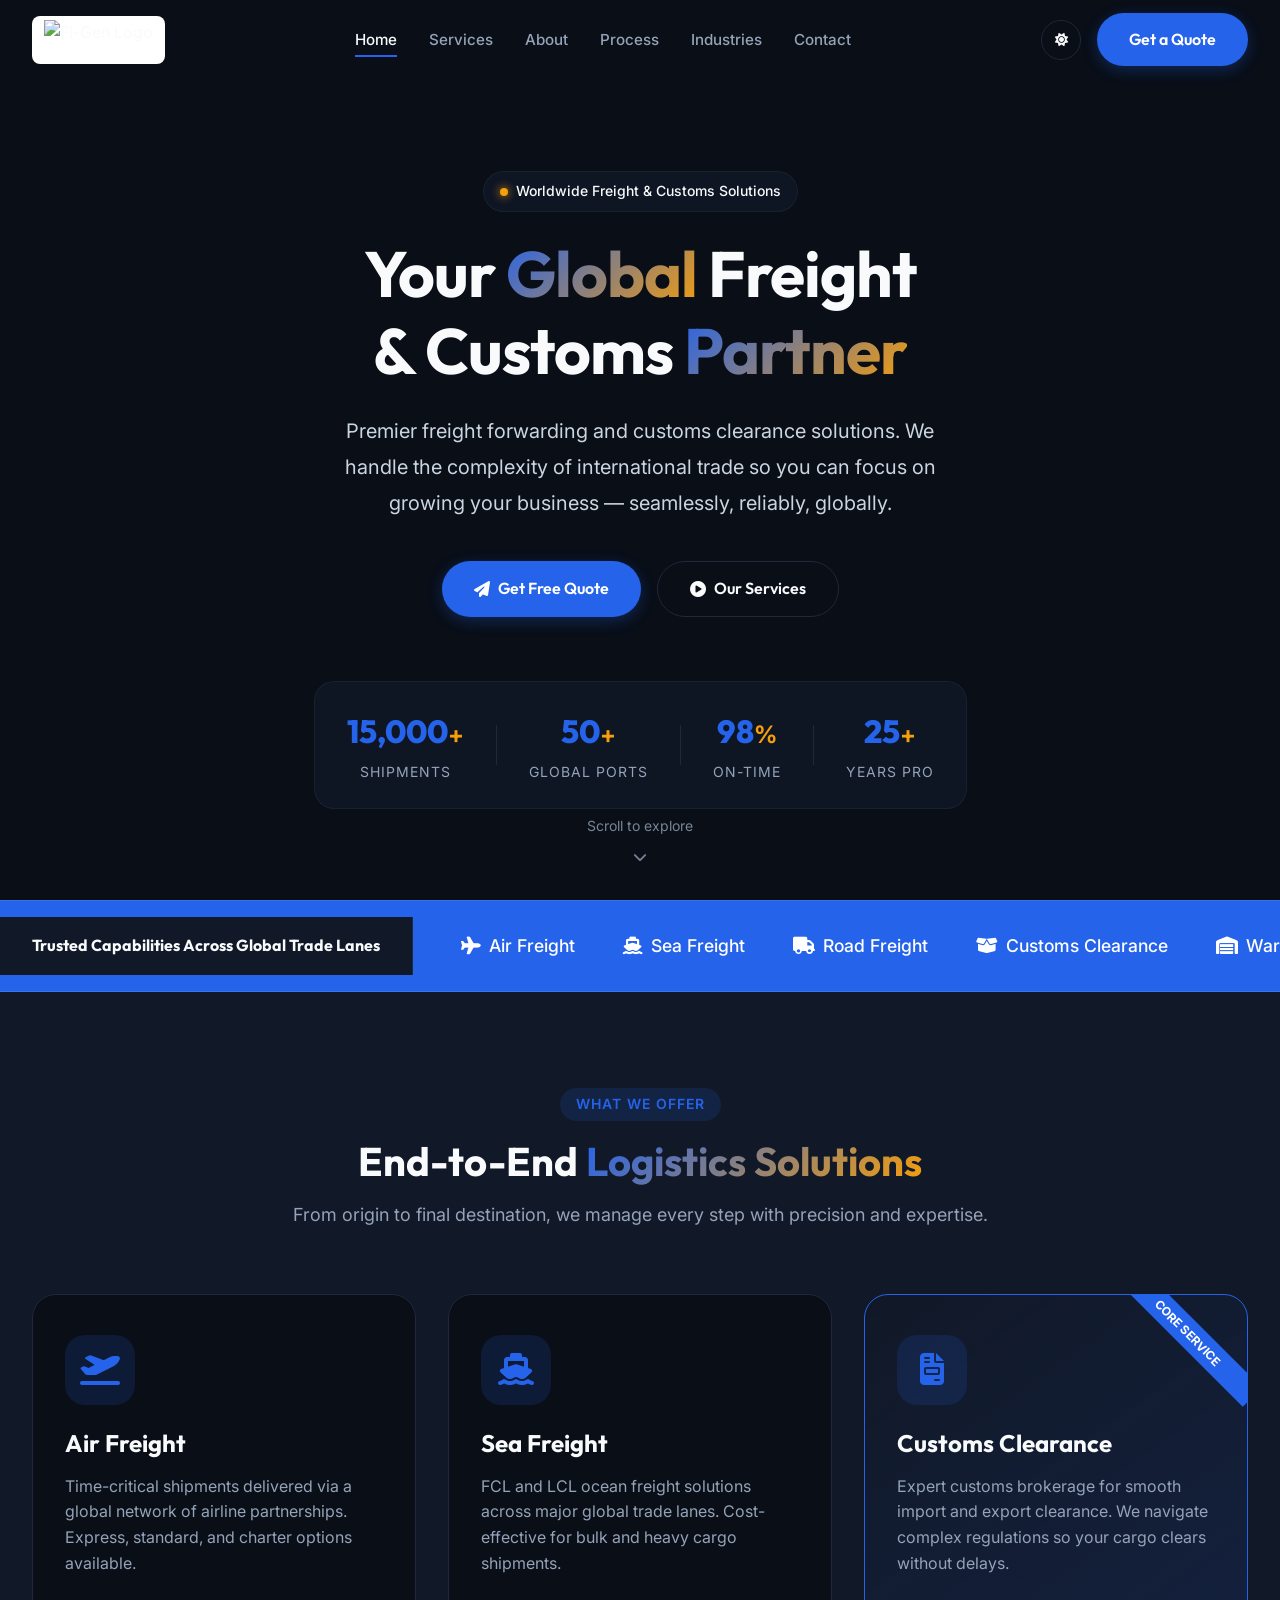
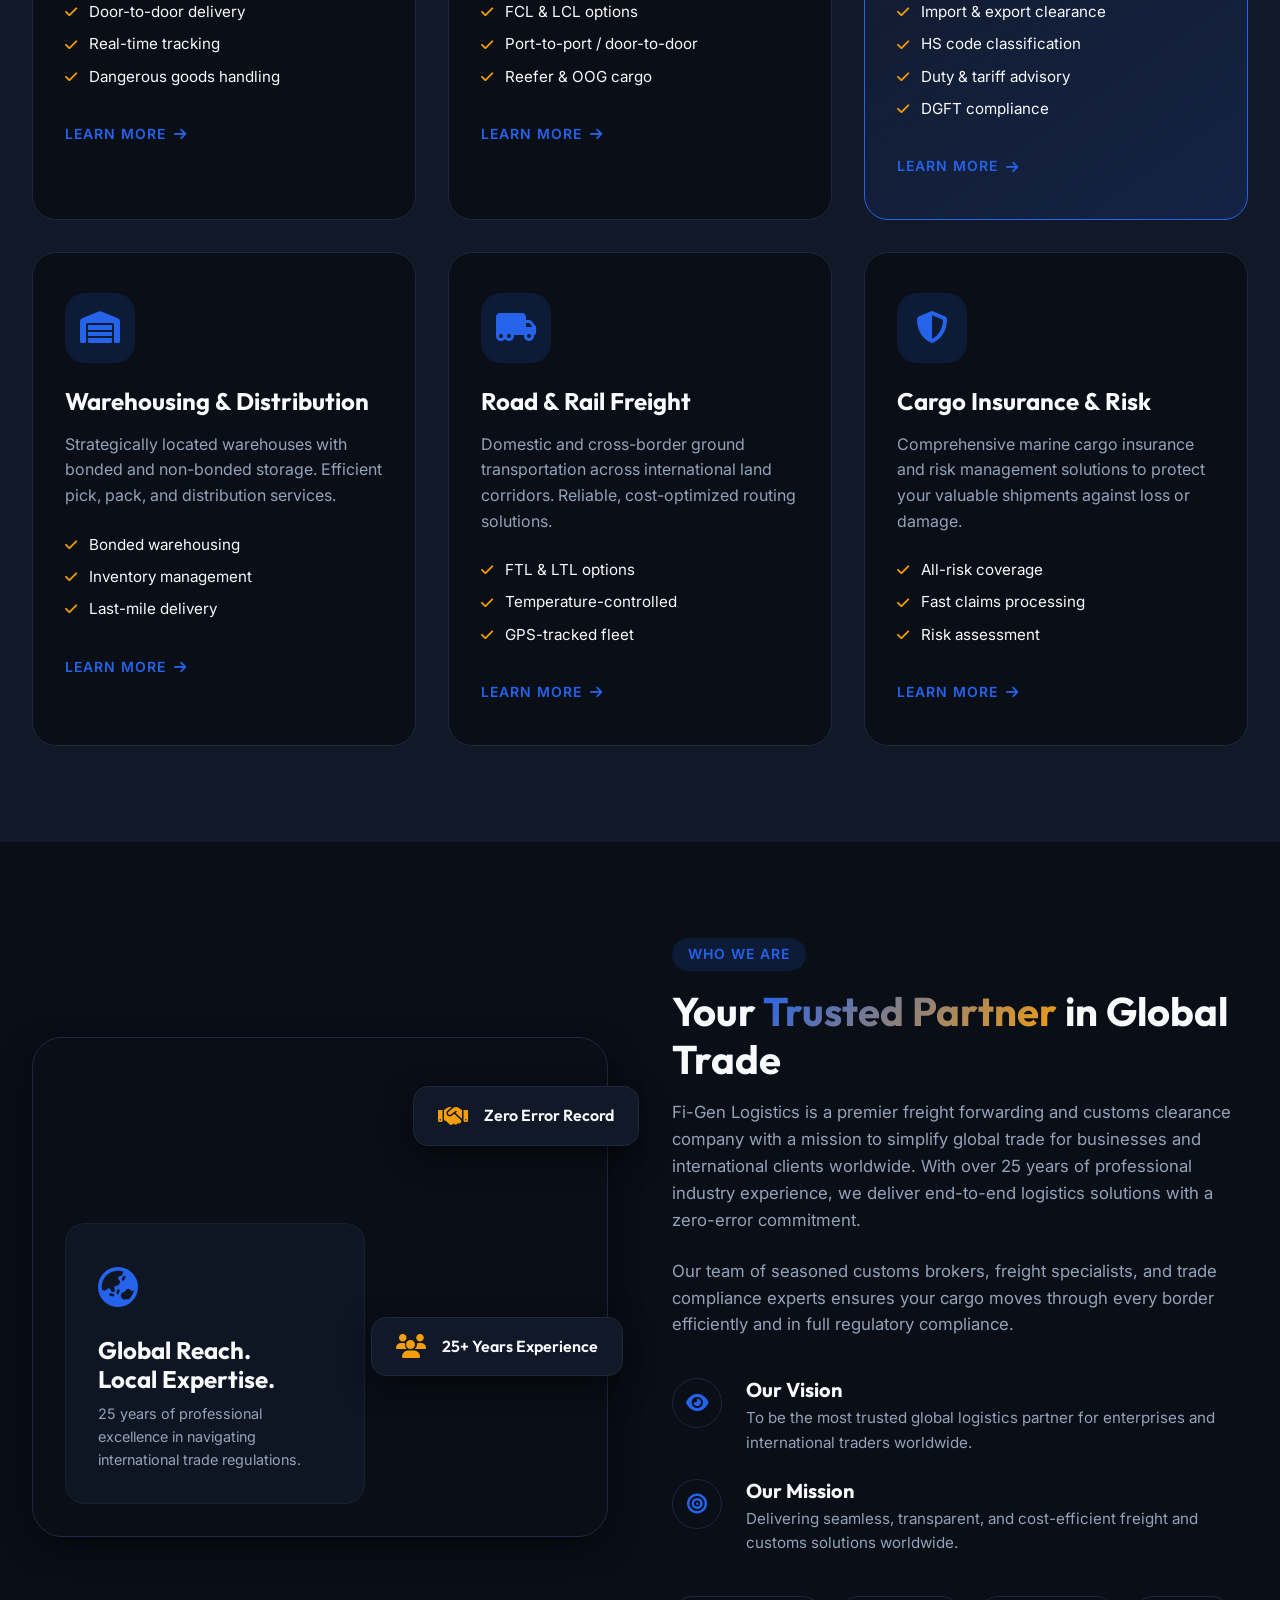
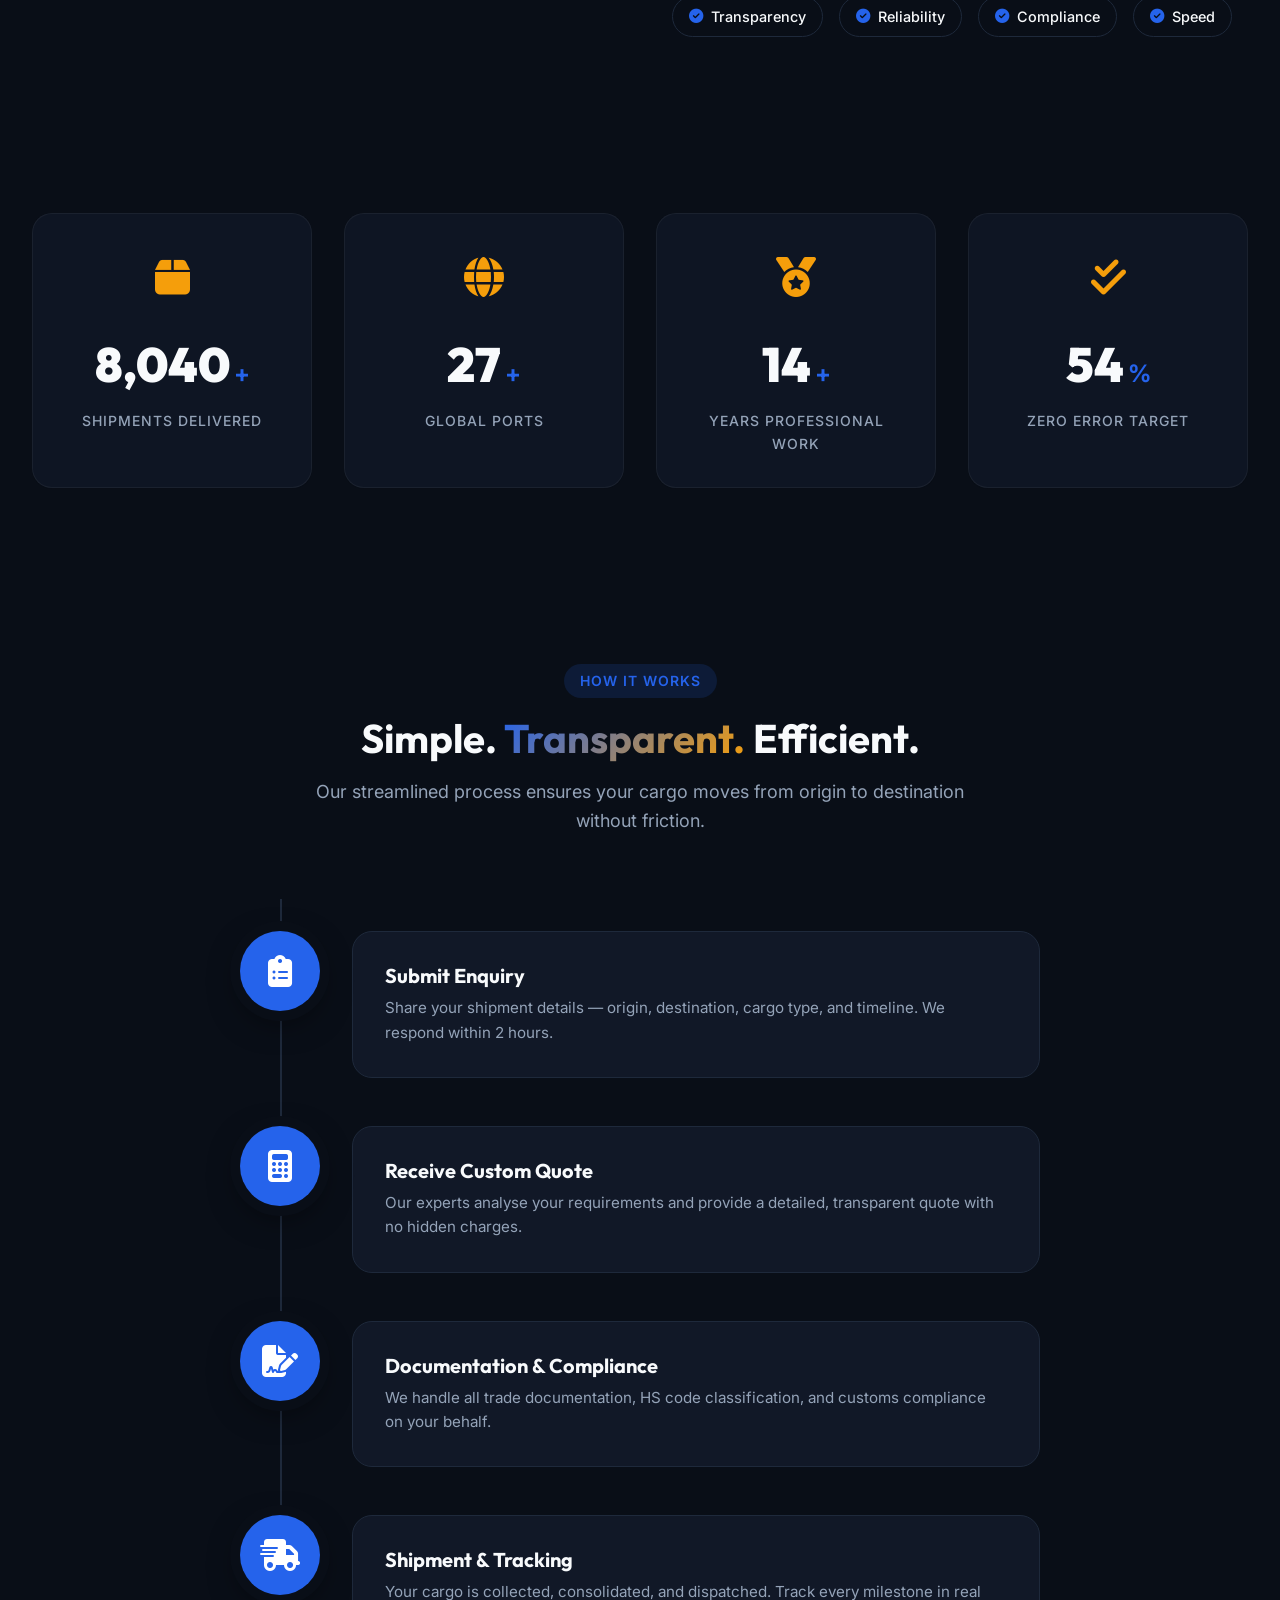
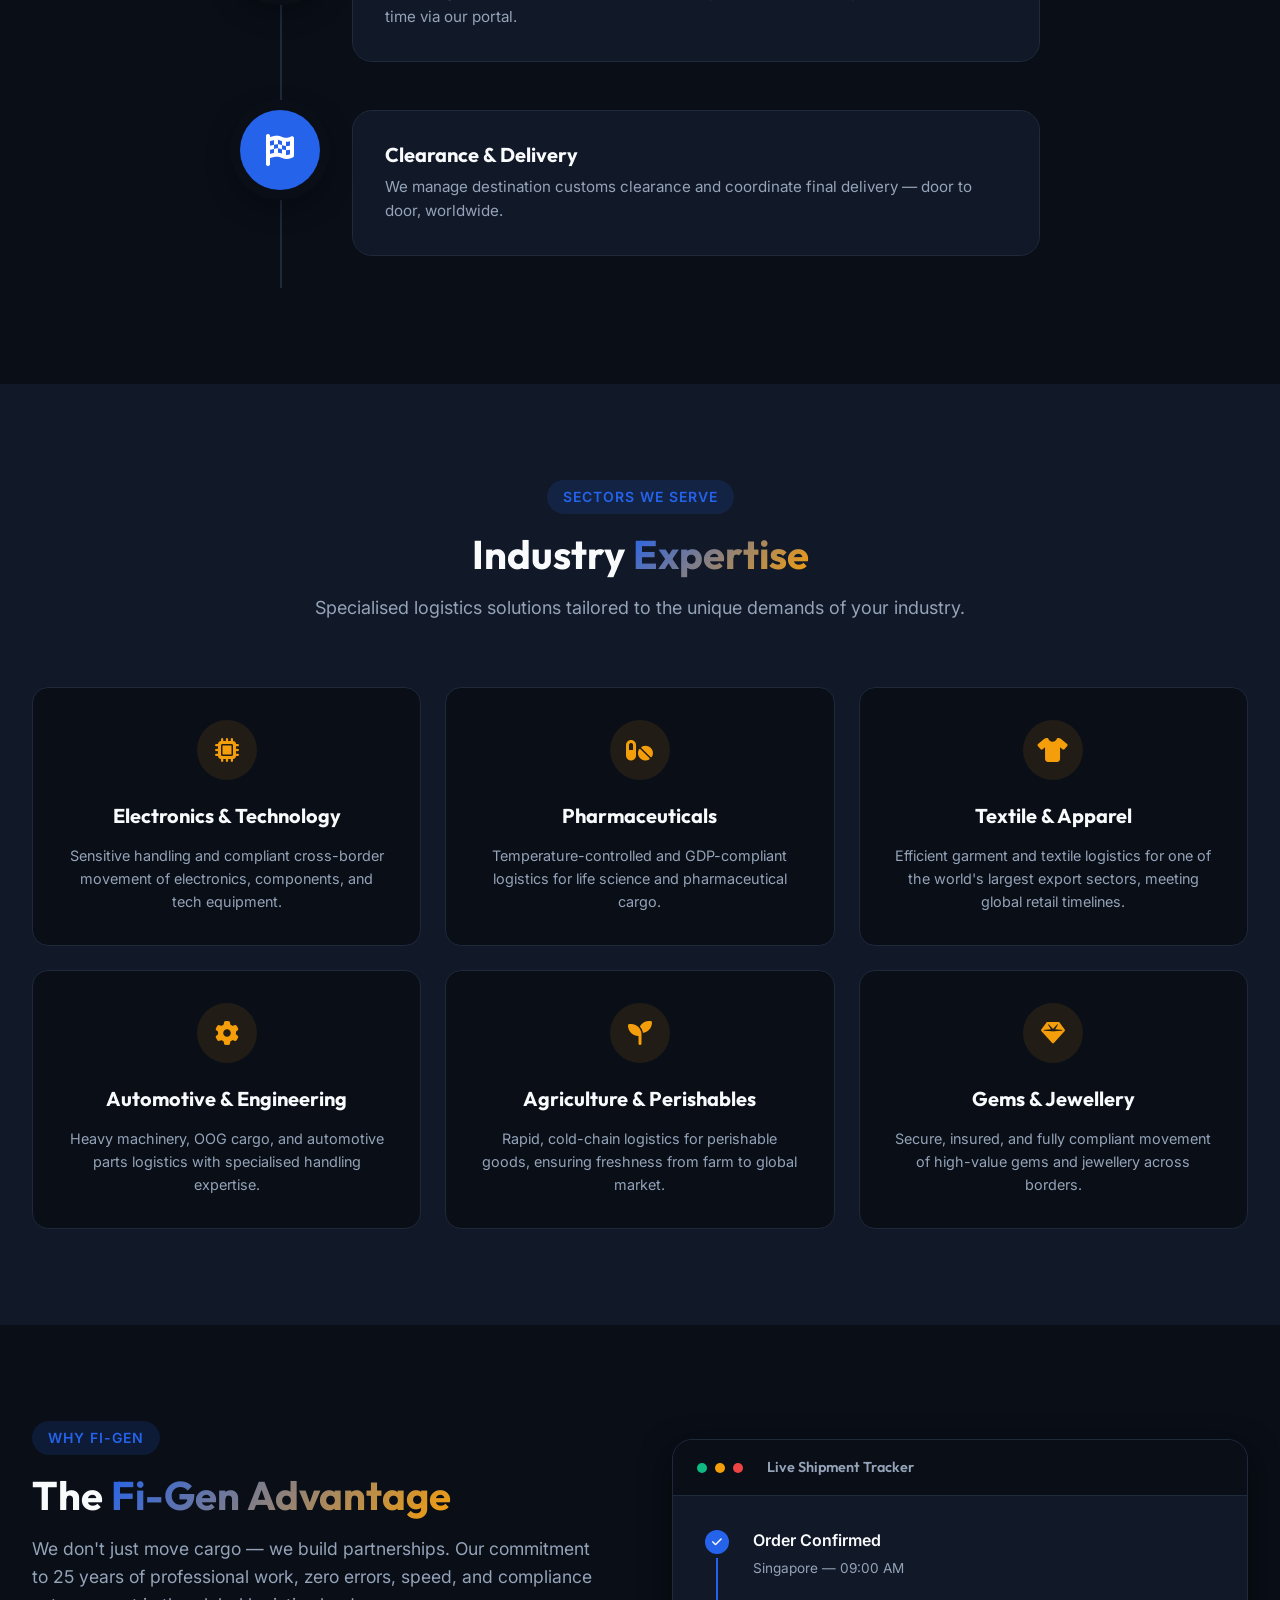
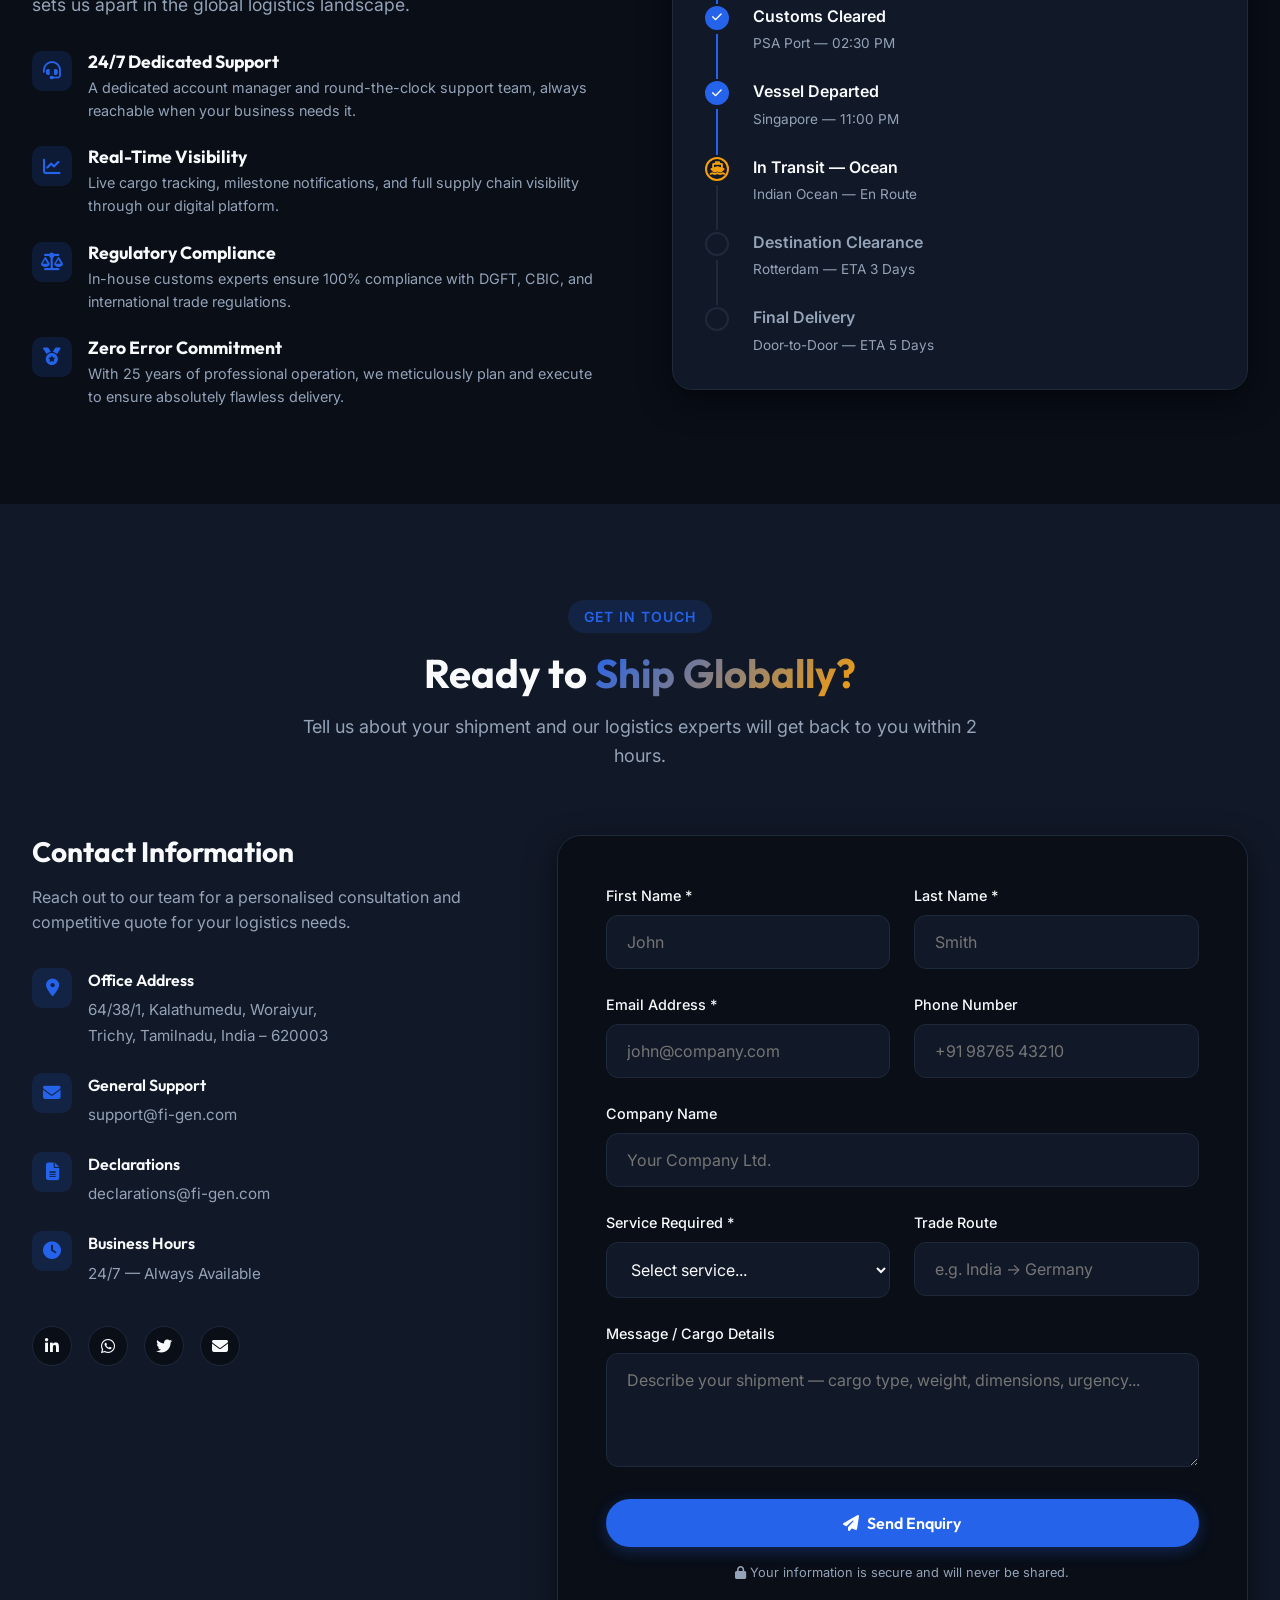
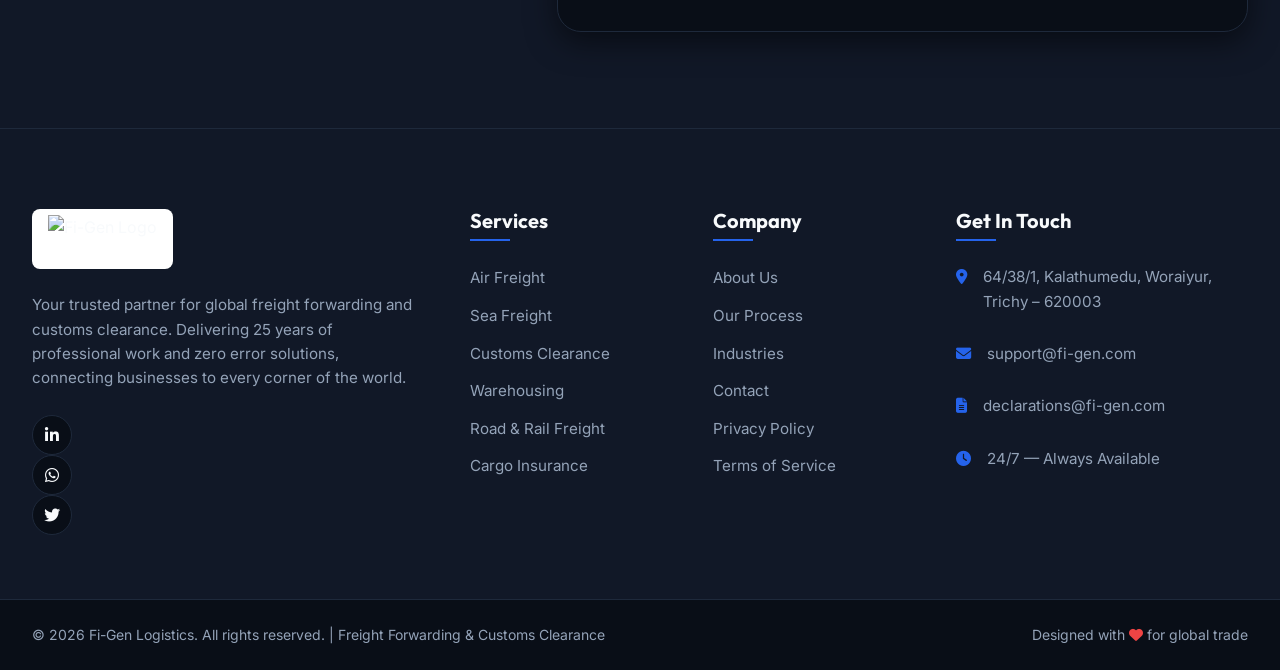
==== index.html @ 10ee7cac "Update index.html" ====
<!DOCTYPE html>
<html lang="en" data-theme="dark">
<head>
  <meta charset="UTF-8" />
  <meta name="viewport" content="width=device-width, initial-scale=1.0" />
  <meta name="description" content="Fi-Gen Logistics — Premier freight forwarding and customs clearance solutions connecting businesses to the world. Seamless, reliable, global logistics." />
  <meta name="keywords" content="freight forwarding, customs clearance, logistics, import, export, air freight, sea freight, India logistics" />
  <title>Fi-Gen Logistics | Global Freight &amp; Customs Clearance</title>
  
  <link rel="preconnect" href="https://fonts.googleapis.com" />
  <link rel="preconnect" href="https://fonts.gstatic.com" crossorigin />
  <link href="https://fonts.googleapis.com/css2?family=Outfit:wght@300;400;500;600;700;800;900&family=Inter:wght@300;400;500;600&display=swap" rel="stylesheet" />
  <link rel="icon" type="image/png" href="logo.png" />
  <link rel="stylesheet" href="https://cdnjs.cloudflare.com/ajax/libs/font-awesome/6.5.0/css/all.min.css" />
  
  <style>
    :root {
      /* Base Variables (Fallback) */
      --font-heading: 'Outfit', sans-serif;
      --font-body: 'Inter', sans-serif;
      --transition-fast: 0.2s ease;
      --transition-normal: 0.3s ease;
      --transition-slow: 0.5s cubic-bezier(0.4, 0, 0.2, 1);
      --container-width: 1280px;
      --header-height: 80px;
    }

    /* Dark Theme (Default) */
    :root[data-theme="dark"] {
      --bg-base: #090e17;
      --bg-surface: #111827;
      --bg-surface-glass: rgba(17, 24, 39, 0.8);
      --text-main: #f8fafc;
      --text-muted: #94a3b8;
      --primary: #2563eb;
      --primary-hover: #1d4ed8;
      --primary-light: rgba(37, 99, 235, 0.15);
      --accent: #f59e0b;
      --border: #1e293b;
      --overlay-heavy: rgba(9, 14, 23, 0.85);
      --overlay-medium: rgba(9, 14, 23, 0.6);
      --card-shadow: 0 10px 30px rgba(0,0,0,0.5);
      --glass-border: rgba(255, 255, 255, 0.05);
    }

    /* Light Theme */
    :root[data-theme="light"] {
      --bg-base: #f8fafc;
      --bg-surface: #ffffff;
      --bg-surface-glass: rgba(255, 255, 255, 0.85);
      --text-main: #0f172a;
      --text-muted: #475569;
      --primary: #1d4ed8;
      --primary-hover: #1e40af;
      --primary-light: rgba(29, 78, 216, 0.1);
      --accent: #d97706;
      --border: #e2e8f0;
      --overlay-heavy: rgba(248, 250, 252, 0.85);
      --overlay-medium: rgba(248, 250, 252, 0.5);
      --card-shadow: 0 10px 30px rgba(0,0,0,0.05);
      --glass-border: rgba(0, 0, 0, 0.05);
    }

    * { margin: 0; padding: 0; box-sizing: border-box; }
    
    html {
      scroll-behavior: smooth;
      scroll-padding-top: var(--header-height);
    }

    body {
      font-family: var(--font-body);
      background-color: var(--bg-base);
      color: var(--text-main);
      line-height: 1.6;
      overflow-x: hidden;
      transition: background-color var(--transition-normal), color var(--transition-normal);
    }

    h1, h2, h3, h4, h5, h6 { font-family: var(--font-heading); font-weight: 700; line-height: 1.2; }
    a { text-decoration: none; color: inherit; transition: color var(--transition-fast); }
    ul { list-style: none; }
    img { max-width: 100%; height: auto; display: block; }

    .container {
      max-width: var(--container-width);
      margin: 0 auto;
      padding: 0 2rem;
    }

    .section { padding: 6rem 0; }
    
    .gradient-text {
      background: linear-gradient(135deg, var(--primary), var(--accent));
      -webkit-background-clip: text;
      -webkit-text-fill-color: transparent;
      background-clip: text;
    }

    .btn {
      display: inline-flex;
      align-items: center;
      justify-content: center;
      gap: 0.5rem;
      padding: 0.875rem 2rem;
      border-radius: 50px;
      font-weight: 600;
      font-family: var(--font-heading);
      cursor: pointer;
      transition: all var(--transition-normal);
      border: none;
      font-size: 1rem;
    }
    
    .btn-primary {
      background: var(--primary);
      color: #fff;
      box-shadow: 0 4px 15px rgba(37, 99, 235, 0.3);
    }
    .btn-primary:hover { background: var(--primary-hover); transform: translateY(-2px); box-shadow: 0 6px 20px rgba(37, 99, 235, 0.4); }
    
    .btn-ghost {
      background: transparent;
      color: var(--text-main);
      border: 1px solid var(--border);
    }
    .btn-ghost:hover { background: var(--primary-light); border-color: var(--primary); }
    .btn-full { width: 100%; }
    
    .section-header { text-align: center; margin-bottom: 4rem; max-width: 700px; margin-inline: auto; }
    .section-tag {
      display: inline-block;
      padding: 0.35rem 1rem;
      background: var(--primary-light);
      color: var(--primary);
      border-radius: 50px;
      font-size: 0.875rem;
      font-weight: 600;
      margin-bottom: 1rem;
      text-transform: uppercase;
      letter-spacing: 1px;
    }
    .section-title { font-size: 2.5rem; margin-bottom: 1rem; }
    .section-subtitle { color: var(--text-muted); font-size: 1.125rem; }

    #preloader {
      position: fixed; inset: 0; background: var(--bg-base); z-index: 9999;
      display: flex; align-items: center; justify-content: center;
      transition: opacity 0.5s ease, visibility 0.5s ease;
    }
    .preloader-inner { text-align: center; }
    .preloader-logo { font-size: 2rem; font-family: var(--font-heading); font-weight: 800; display: flex; align-items: center; justify-content: center; margin-bottom: 1rem; }
    .preloader-logo img { height: 80px; width: auto; object-fit: contain; background-color: #ffffff; padding: 10px 20px; border-radius: 12px; }
    .preloader-bar { width: 200px; height: 4px; background: var(--border); border-radius: 4px; overflow: hidden; margin: 0 auto; }
    .preloader-fill { width: 0%; height: 100%; background: var(--primary); animation: loadBar 1.5s ease forwards; }
    @keyframes loadBar { to { width: 100%; } }

    #navbar {
      position: fixed; top: 0; left: 0; width: 100%; height: var(--header-height);
      background: transparent; z-index: 1000; transition: all var(--transition-normal);
      border-bottom: 1px solid transparent;
    }
    #navbar.scrolled {
      background: var(--bg-surface-glass);
      backdrop-filter: blur(12px);
      -webkit-backdrop-filter: blur(12px);
      border-bottom-color: var(--glass-border);
      box-shadow: 0 4px 20px rgba(0,0,0,0.05);
    }
    .nav-container { display: flex; align-items: center; justify-content: space-between; height: 100%; max-width: var(--container-width); margin: 0 auto; padding: 0 2rem; }
    
    .nav-logo { display: flex; align-items: center; text-decoration: none; }
    .nav-logo img { height: 48px; width: auto; object-fit: contain; background-color: #ffffff; padding: 4px 12px; border-radius: 8px; }
    
    .nav-links { display: flex; gap: 2rem; }
    .nav-link { font-weight: 500; font-size: 0.95rem; position: relative; padding: 0.5rem 0; color: var(--text-muted); }
    .nav-link:hover, .nav-link.active { color: var(--text-main); }
    .nav-link::after { content: ''; position: absolute; bottom: 0; left: 0; width: 0%; height: 2px; background: var(--primary); transition: width var(--transition-normal); }
    .nav-link:hover::after, .nav-link.active::after { width: 100%; }
    
    .nav-actions { display: flex; align-items: center; gap: 1rem; }
    .theme-toggle { background: transparent; border: 1px solid var(--border); color: var(--text-main); width: 40px; height: 40px; border-radius: 50%; cursor: pointer; display: flex; align-items: center; justify-content: center; transition: all var(--transition-fast); }
    .theme-toggle:hover { background: var(--bg-surface); }
    .theme-icon.moon { display: none; }
    :root[data-theme="light"] .theme-icon.sun { display: none; }
    :root[data-theme="light"] .theme-icon.moon { display: block; }
    
    .hamburger { display: none; flex-direction: column; gap: 5px; background: none; border: none; cursor: pointer; z-index: 1001; }
    .hamburger span { width: 25px; height: 2px; background: var(--text-main); transition: 0.3s; }

    .hero {
      position: relative;
      min-height: 100vh;
      display: flex;
      align-items: center;
      padding-top: var(--header-height);
      overflow: hidden;
    }
    .hero-bg {
      position: absolute;
      inset: 0;
      z-index: 0;
      /* High quality Unsplash logistics image: Cargo ship / containers */
      background-image: 
        linear-gradient(to right, var(--overlay-heavy) 0%, var(--overlay-medium) 100%),
        url('https://images.unsplash.com/photo-1586528116311-ad8ed7c663c0?q=80&w=2070&auto=format&fit=crop');
      background-size: cover;
      background-position: center;
      background-attachment: fixed;
    }
    .hero-container { position: relative; z-index: 1; max-width: 800px; padding: 0 2rem; margin-left: auto; margin-right: auto; text-align: center; }
    
    .hero-badge { display: inline-flex; align-items: center; gap: 0.5rem; background: var(--bg-surface-glass); backdrop-filter: blur(4px); padding: 0.5rem 1rem; border-radius: 50px; border: 1px solid var(--glass-border); font-size: 0.875rem; font-weight: 500; margin-bottom: 1.5rem; }
    .badge-dot { width: 8px; height: 8px; background: var(--accent); border-radius: 50%; box-shadow: 0 0 10px var(--accent); animation: pulse 2s infinite; }
    @keyframes pulse { 0% { transform: scale(0.95); box-shadow: 0 0 0 0 rgba(245, 158, 11, 0.7); } 70% { transform: scale(1); box-shadow: 0 0 0 10px rgba(245, 158, 11, 0); } 100% { transform: scale(0.95); box-shadow: 0 0 0 0 rgba(245, 158, 11, 0); } }
    
    .hero-title { font-size: clamp(3rem, 5vw, 4.5rem); margin-bottom: 1.5rem; letter-spacing: -1px; }
    .hero-subtitle { font-size: 1.25rem; color: #cbd5e1; margin-bottom: 2.5rem; max-width: 600px; margin-inline: auto; line-height: 1.8; }
    :root[data-theme="light"] .hero-subtitle { color: #334155; }
    
    .hero-actions { display: flex; gap: 1rem; justify-content: center; margin-bottom: 4rem; }
    
    .hero-stats { display: flex; align-items: center; justify-content: center; gap: 2rem; flex-wrap: wrap; background: var(--bg-surface-glass); backdrop-filter: blur(10px); padding: 1.5rem 2rem; border-radius: 20px; border: 1px solid var(--glass-border); }
    .hero-stat { text-align: center; }
    .stat-num { font-size: 2rem; font-weight: 800; font-family: var(--font-heading); color: var(--primary); }
    .stat-suffix { font-size: 1.5rem; font-weight: 700; color: var(--accent); }
    .stat-label { display: block; font-size: 0.875rem; color: var(--text-muted); text-transform: uppercase; letter-spacing: 1px; margin-top: 0.25rem; }
    .stat-divider { width: 1px; height: 40px; background: var(--border); }
    
    .hero-scroll-hint { position: absolute; bottom: 2rem; left: 50%; transform: translateX(-50%); display: flex; flex-direction: column; align-items: center; gap: 0.5rem; font-size: 0.875rem; color: var(--text-muted); opacity: 0.8; z-index: 1; }
    .scroll-arrow { animation: bounce 2s infinite; }
    @keyframes bounce { 0%, 20%, 50%, 80%, 100% { transform: translateY(0); } 40% { transform: translateY(-10px); } 60% { transform: translateY(-5px); } }

    .marquee-section { background: var(--primary); color: #fff; padding: 1rem 0; display: flex; align-items: center; overflow: hidden; border-top: 1px solid rgba(255,255,255,0.1); border-bottom: 1px solid rgba(255,255,255,0.1); }
    .marquee-label { background: var(--bg-surface); color: var(--text-main); padding: 1rem 2rem; font-weight: 700; z-index: 2; border-right: 1px solid var(--border); position: relative; font-family: var(--font-heading); }
    .marquee-track { display: flex; flex: 1; overflow: hidden; }
    .marquee-inner { display: flex; gap: 3rem; animation: marquee 30s linear infinite; padding-left: 3rem; }
    .marquee-item { display: flex; align-items: center; gap: 0.5rem; font-weight: 500; white-space: nowrap; font-size: 1.1rem; }
    @keyframes marquee { 0% { transform: translateX(0); } 100% { transform: translateX(-50%); } }

    .services-section { background: var(--bg-surface); }
    .services-grid { display: grid; grid-template-columns: repeat(auto-fit, minmax(350px, 1fr)); gap: 2rem; }
    .service-card {
      background: var(--bg-base); padding: 2.5rem 2rem; border-radius: 24px; border: 1px solid var(--border);
      transition: all var(--transition-normal); position: relative; overflow: hidden;
    }
    .service-card:hover { transform: translateY(-10px); box-shadow: var(--card-shadow); border-color: var(--primary); }
    .service-icon-wrap { width: 70px; height: 70px; border-radius: 20px; background: var(--primary-light); display: flex; align-items: center; justify-content: center; margin-bottom: 1.5rem; color: var(--primary); font-size: 2rem; transition: all var(--transition-normal); }
    .service-card:hover .service-icon-wrap { background: var(--primary); color: #fff; }
    .service-title { font-size: 1.5rem; margin-bottom: 1rem; }
    .service-desc { color: var(--text-muted); margin-bottom: 1.5rem; }
    .service-features { margin-bottom: 2rem; }
    .service-features li { display: flex; align-items: center; gap: 0.75rem; margin-bottom: 0.5rem; color: var(--text-main); font-size: 0.95rem; }
    .service-features i { color: var(--accent); font-size: 0.875rem; }
    .service-link { display: inline-flex; align-items: center; gap: 0.5rem; font-weight: 600; color: var(--primary); text-transform: uppercase; font-size: 0.875rem; letter-spacing: 1px; }
    .service-link i { transition: transform var(--transition-fast); }
    .service-card:hover .service-link i { transform: translateX(5px); }
    
    .card-featured { background: linear-gradient(145deg, var(--bg-surface), var(--primary-light)); border-color: var(--primary); }
    .featured-badge { position: absolute; top: 1.5rem; right: -2rem; background: var(--primary); color: #fff; font-size: 0.75rem; font-weight: 700; text-transform: uppercase; padding: 0.25rem 3rem; transform: rotate(45deg); }

    .about-grid { display: grid; grid-template-columns: 1fr 1fr; gap: 4rem; align-items: center; }
    .about-visual {
      position: relative; min-height: 500px; border-radius: 30px;
      /* High quality Unsplash warehouse/logistics image */
      background-image: url('https://images.unsplash.com/photo-1553413077-190dd305871c?q=80&w=1000&auto=format&fit=crop');
      background-size: cover; background-position: center;
      box-shadow: var(--card-shadow); border: 1px solid var(--border);
    }
    .about-card-main {
      position: absolute; bottom: 2rem; left: 2rem; background: var(--bg-surface-glass);
      backdrop-filter: blur(15px); -webkit-backdrop-filter: blur(15px); border: 1px solid var(--glass-border);
      padding: 2rem; border-radius: 20px; max-width: 300px; color: var(--text-main);
    }
    .about-card-icon { color: var(--primary); font-size: 2.5rem; margin-bottom: 1rem; }
    .about-card-main h3 { font-size: 1.5rem; margin-bottom: 0.5rem; }
    .about-card-main p { font-size: 0.9rem; color: var(--text-muted); }
    
    .about-floating-card {
      position: absolute; background: var(--bg-surface); padding: 1rem 1.5rem; border-radius: 15px;
      display: flex; align-items: center; gap: 1rem; box-shadow: var(--card-shadow); border: 1px solid var(--border);
      font-weight: 600; font-family: var(--font-heading); z-index: 2;
    }
    .card-f1 { top: 3rem; right: -2rem; }
    .card-f2 { bottom: 10rem; right: -1rem; }
    .about-floating-card i { color: var(--accent); font-size: 1.5rem; }
    
    .about-text { margin-bottom: 1.5rem; color: var(--text-muted); font-size: 1.05rem; }
    .about-pillars { display: flex; flex-direction: column; gap: 1.5rem; margin: 2.5rem 0; }
    .pillar { display: flex; gap: 1.5rem; }
    .pillar-icon { width: 50px; height: 50px; flex-shrink: 0; background: var(--bg-base); border: 1px solid var(--border); border-radius: 50%; display: flex; align-items: center; justify-content: center; color: var(--primary); font-size: 1.25rem; }
    .pillar h4 { font-size: 1.25rem; margin-bottom: 0.25rem; }
    .pillar p { color: var(--text-muted); font-size: 0.95rem; }
    .about-values { display: flex; flex-wrap: wrap; gap: 1rem; }
    .value-tag { display: flex; align-items: center; gap: 0.5rem; padding: 0.5rem 1rem; background: var(--bg-base); border: 1px solid var(--border); border-radius: 50px; font-weight: 500; font-size: 0.9rem; }
    .value-tag i { color: var(--primary); }

    .stats-band {
      padding: 5rem 0; position: relative;
      background-image: 
        linear-gradient(var(--overlay-heavy), var(--overlay-heavy)),
        url('https://images.unsplash.com/photo-1616423640778-28d1b53229bd?q=80&w=2070&auto=format&fit=crop');
      background-size: cover; background-position: center; background-attachment: fixed;
    }
    .stats-grid { display: grid; grid-template-columns: repeat(auto-fit, minmax(200px, 1fr)); gap: 2rem; text-align: center; }
    .stat-item { padding: 2rem; background: var(--bg-surface-glass); backdrop-filter: blur(8px); border-radius: 20px; border: 1px solid var(--glass-border); }
    .stat-icon { font-size: 2.5rem; color: var(--accent); margin-bottom: 1rem; }
    .stat-number { display: inline-block; font-size: 3rem; font-weight: 900; font-family: var(--font-heading); color: var(--text-main); }
    .stat-suffix-text { display: inline-block; font-size: 1.5rem; font-weight: 700; color: var(--primary); }
    .stat-desc { color: var(--text-muted); font-weight: 500; margin-top: 0.5rem; text-transform: uppercase; font-size: 0.875rem; letter-spacing: 1px; }

    .process-section { background: var(--bg-base); }
    .process-timeline { max-width: 800px; margin: 0 auto; position: relative; padding: 2rem 0; }
    .process-line { position: absolute; top: 0; bottom: 0; left: 40px; width: 2px; background: var(--border); }
    .process-step { display: flex; gap: 2rem; margin-bottom: 3rem; position: relative; }
    .process-step:last-child { margin-bottom: 0; }
    .step-number { position: absolute; left: 10px; background: var(--bg-base); color: var(--text-muted); font-weight: 800; font-size: 2.5rem; opacity: 0.2; font-family: var(--font-heading); line-height: 1; }
    .step-icon { width: 80px; height: 80px; flex-shrink: 0; background: var(--primary); color: #fff; border-radius: 50%; display: flex; align-items: center; justify-content: center; font-size: 2rem; position: relative; z-index: 2; box-shadow: 0 0 0 10px var(--bg-base), var(--card-shadow); }
    .step-content { background: var(--bg-surface); padding: 2rem; border-radius: 20px; border: 1px solid var(--border); flex: 1; transition: transform var(--transition-normal); }
    .process-step:hover .step-content { transform: translateX(10px); border-color: var(--primary); }
    .step-content h3 { font-size: 1.25rem; margin-bottom: 0.5rem; }
    .step-content p { color: var(--text-muted); font-size: 0.95rem; }

    .industries-section { background: var(--bg-surface); }
    .industries-grid { display: grid; grid-template-columns: repeat(auto-fit, minmax(300px, 1fr)); gap: 1.5rem; }
    .industry-card { background: var(--bg-base); padding: 2rem; border-radius: 16px; border: 1px solid var(--border); text-align: center; transition: all var(--transition-normal); }
    .industry-card:hover { border-color: var(--accent); transform: translateY(-5px); box-shadow: var(--card-shadow); }
    .industry-icon { width: 60px; height: 60px; margin: 0 auto 1.5rem; background: rgba(245, 158, 11, 0.1); color: var(--accent); border-radius: 50%; display: flex; align-items: center; justify-content: center; font-size: 1.5rem; transition: all var(--transition-normal); }
    .industry-card:hover .industry-icon { background: var(--accent); color: #fff; }
    .industry-card h4 { font-size: 1.25rem; margin-bottom: 1rem; }
    .industry-card p { color: var(--text-muted); font-size: 0.9rem; }

    .why-section { background: var(--bg-base); }
    .why-grid { display: grid; grid-template-columns: 1fr 1fr; gap: 4rem; align-items: center; }
    .why-text { margin-bottom: 2rem; color: var(--text-muted); font-size: 1.1rem; }
    .why-list { display: flex; flex-direction: column; gap: 1.5rem; }
    .why-item { display: flex; gap: 1rem; }
    .why-item-icon { width: 40px; height: 40px; flex-shrink: 0; background: var(--primary-light); color: var(--primary); border-radius: 10px; display: flex; align-items: center; justify-content: center; font-size: 1.1rem; }
    .why-item h4 { font-size: 1.1rem; margin-bottom: 0.25rem; }
    .why-item p { color: var(--text-muted); font-size: 0.9rem; }
    
    .why-feature-card { background: var(--bg-surface); border-radius: 20px; border: 1px solid var(--border); overflow: hidden; box-shadow: var(--card-shadow); }
    .wfc-header { background: var(--bg-base); padding: 1rem 1.5rem; border-bottom: 1px solid var(--border); display: flex; align-items: center; gap: 0.5rem; }
    .wfc-dot { width: 10px; height: 10px; border-radius: 50%; }
    .wfc-dot.green { background: #10b981; } .wfc-dot.orange { background: #f59e0b; } .wfc-dot.red { background: #ef4444; }
    .wfc-title { margin-left: 1rem; font-family: var(--font-heading); font-weight: 600; font-size: 0.9rem; color: var(--text-muted); }
    .wfc-body { padding: 2rem; display: flex; flex-direction: column; gap: 1.5rem; }
    
    .track-item { display: flex; gap: 1.5rem; position: relative; }
    .track-item:not(:last-child)::after { content: ''; position: absolute; left: 11px; top: 30px; bottom: -1.5rem; width: 2px; background: var(--border); z-index: 1; }
    .track-item.active:not(:last-child)::after { background: var(--primary); }
    .track-icon { width: 24px; height: 24px; flex-shrink: 0; border-radius: 50%; background: var(--bg-surface); border: 2px solid var(--border); display: flex; align-items: center; justify-content: center; font-size: 0.7rem; color: var(--border); position: relative; z-index: 2; margin-top: 2px; }
    .track-item.active .track-icon { background: var(--primary); border-color: var(--primary); color: #fff; }
    .track-item.current .track-icon { background: var(--bg-surface); border-color: var(--accent); color: var(--accent); font-size: 0.85rem; }
    .pulse-icon { box-shadow: 0 0 0 0 rgba(245, 158, 11, 0.4); animation: pulse-track 2s infinite; }
    @keyframes pulse-track { 0% { transform: scale(0.95); box-shadow: 0 0 0 0 rgba(245, 158, 11, 0.7); } 70% { transform: scale(1.1); box-shadow: 0 0 0 10px rgba(245, 158, 11, 0); } 100% { transform: scale(0.95); box-shadow: 0 0 0 0 rgba(245, 158, 11, 0); } }
    .track-info { display: flex; flex-direction: column; }
    .track-label { font-weight: 600; font-size: 1rem; color: var(--text-main); }
    .track-item.pending .track-label { color: var(--text-muted); }
    .track-time { font-size: 0.85rem; color: var(--text-muted); margin-top: 0.25rem; }

    .contact-section { background: var(--bg-surface); }
    .contact-grid { display: grid; grid-template-columns: 1fr 1.5fr; gap: 4rem; }
    .contact-info h3 { font-size: 1.75rem; margin-bottom: 1rem; }
    .contact-info p { color: var(--text-muted); margin-bottom: 2rem; }
    .contact-items { display: flex; flex-direction: column; gap: 1.5rem; margin-bottom: 2.5rem; }
    .contact-item { display: flex; gap: 1rem; align-items: flex-start; }
    .ci-icon { width: 40px; height: 40px; background: var(--primary-light); color: var(--primary); border-radius: 10px; display: flex; align-items: center; justify-content: center; font-size: 1.1rem; }
    .ci-label { display: block; font-weight: 600; margin-bottom: 0.25rem; font-family: var(--font-heading); }
    .ci-value { color: var(--text-muted); font-size: 0.95rem; }
    .contact-social { display: flex; gap: 1rem; }
    .social-link { width: 40px; height: 40px; border-radius: 50%; background: var(--bg-base); border: 1px solid var(--border); display: flex; align-items: center; justify-content: center; color: var(--text-main); transition: all var(--transition-fast); }
    .social-link:hover { background: var(--primary); color: #fff; border-color: var(--primary); transform: translateY(-3px); }
    
    .contact-form-wrap { background: var(--bg-base); padding: 3rem; border-radius: 24px; border: 1px solid var(--border); box-shadow: var(--card-shadow); position: relative; }
    .form-row { display: grid; grid-template-columns: 1fr 1fr; gap: 1.5rem; }
    .form-group { margin-bottom: 1.5rem; }
    .form-group label { display: block; font-weight: 500; margin-bottom: 0.5rem; font-size: 0.9rem; color: var(--text-main); }
    .form-group input, .form-group select, .form-group textarea { width: 100%; padding: 1rem 1.25rem; background: var(--bg-surface); border: 1px solid var(--border); border-radius: 12px; color: var(--text-main); font-family: var(--font-body); font-size: 1rem; transition: all var(--transition-fast); outline: none; }
    .form-group input:focus, .form-group select:focus, .form-group textarea:focus { border-color: var(--primary); box-shadow: 0 0 0 4px var(--primary-light); }
    .form-note { font-size: 0.8rem; color: var(--text-muted); text-align: center; margin-top: 1rem; }
    
    .form-success { position: absolute; inset: 0; background: var(--bg-base); border-radius: 24px; display: flex; flex-direction: column; align-items: center; justify-content: center; text-align: center; padding: 3rem; opacity: 0; visibility: hidden; transition: all var(--transition-normal); z-index: 10; }
    .form-success.show { opacity: 1; visibility: visible; }
    .success-icon { font-size: 4rem; color: #10b981; margin-bottom: 1.5rem; }
    
    .footer { background: var(--bg-surface); border-top: 1px solid var(--border); padding-top: 5rem; }
    .footer-grid { display: grid; grid-template-columns: 2fr 1fr 1fr 1.5fr; gap: 3rem; margin-bottom: 4rem; }
    .footer-brand .nav-logo { display: inline-flex; }
    .footer-brand .nav-logo img { height: 60px; width: auto; object-fit: contain; background-color: #ffffff; padding: 6px 16px; border-radius: 8px; }
    .footer-brand-desc { color: var(--text-muted); margin: 1.5rem 0; font-size: 0.95rem; }
    .footer-links-col h4 { font-size: 1.25rem; margin-bottom: 1.5rem; position: relative; padding-bottom: 0.5rem; }
    .footer-links-col h4::after { content: ''; position: absolute; left: 0; bottom: 0; width: 40px; height: 2px; background: var(--primary); }
    .footer-links-col ul { display: flex; flex-direction: column; gap: 0.75rem; }
    .footer-links-col a { color: var(--text-muted); font-size: 0.95rem; transition: color var(--transition-fast); }
    .footer-links-col a:hover { color: var(--primary); padding-left: 5px; }
    .footer-contact-list li { display: flex; gap: 1rem; color: var(--text-muted); font-size: 0.95rem; margin-bottom: 1rem; align-items: flex-start; }
    .footer-contact-list i { color: var(--primary); margin-top: 4px; }
    
    .footer-bottom { padding: 1.5rem 0; border-top: 1px solid var(--border); background: var(--bg-base); }
    .footer-bottom .container { display: flex; justify-content: space-between; align-items: center; flex-wrap: wrap; gap: 1rem; font-size: 0.875rem; color: var(--text-muted); }
    .footer-copy-right i { color: #ef4444; }

    .back-to-top { position: fixed; bottom: 2rem; right: 2rem; width: 45px; height: 45px; background: var(--primary); color: #fff; border: none; border-radius: 50%; font-size: 1.25rem; display: flex; align-items: center; justify-content: center; cursor: pointer; opacity: 0; visibility: hidden; transition: all var(--transition-normal); z-index: 99; box-shadow: 0 4px 15px rgba(0,0,0,0.2); }
    .back-to-top.show { opacity: 1; visibility: visible; }
    .back-to-top:hover { background: var(--primary-hover); transform: translateY(-5px); }

    .reveal-up { opacity: 0; transform: translateY(40px); transition: all 0.8s cubic-bezier(0.5, 0, 0, 1); }
    .reveal-up.active { opacity: 1; transform: translateY(0); }
    .reveal-left { opacity: 0; transform: translateX(-40px); transition: all 0.8s cubic-bezier(0.5, 0, 0, 1); }
    .reveal-left.active { opacity: 1; transform: translateX(0); }
    .reveal-right { opacity: 0; transform: translateX(40px); transition: all 0.8s cubic-bezier(0.5, 0, 0, 1); }
    .reveal-right.active { opacity: 1; transform: translateX(0); }

    @media (max-width: 1024px) {
      .about-grid, .why-grid, .contact-grid { grid-template-columns: 1fr; gap: 3rem; }
      .footer-grid { grid-template-columns: 1fr 1fr; }
      .about-visual { min-height: 400px; }
      .about-card-main { bottom: -2rem; left: 50%; transform: translateX(-50%); width: 90%; text-align: center; }
      .card-f1, .card-f2 { display: none; }
      .why-visual { order: -1; }
    }

    @media (max-width: 768px) {
      .nav-links, .nav-cta { display: none; }
      .hamburger { display: flex; }
      .hero-title { font-size: 2.5rem; }
      .hero-stats { flex-direction: column; gap: 1rem; }
      .stat-divider { width: 100%; height: 1px; }
      .marquee-label { display: none; }
      .process-line { left: 30px; }
      .step-icon { width: 60px; height: 60px; font-size: 1.5rem; }
      .step-number { font-size: 2rem; }
      .form-row { grid-template-columns: 1fr; gap: 0; }
      .contact-form-wrap { padding: 2rem; }
      
      /* Mobile Menu Active State */
      .nav-links.active {
        display: flex; flex-direction: column; position: absolute; top: var(--header-height); left: 0; width: 100%; background: var(--bg-surface); padding: 2rem; border-bottom: 1px solid var(--border); box-shadow: 0 10px 20px rgba(0,0,0,0.1);
      }
      .hamburger.active span:nth-child(1) { transform: translateY(7px) rotate(45deg); }
      .hamburger.active span:nth-child(2) { opacity: 0; }
      .hamburger.active span:nth-child(3) { transform: translateY(-7px) rotate(-45deg); }
    }
  </style>
</head>
<body>

  <div id="preloader">
    <div class="preloader-inner">
      <div class="preloader-logo">
        <img src="logo.png" alt="Fi-Gen Logo" />
      </div>
      <div class="preloader-bar"><div class="preloader-fill"></div></div>
    </div>
  </div>

  <nav id="navbar">
    <div class="nav-container">
      <a href="#home" class="nav-logo">
        <img src="logo.png" alt="Fi-Gen Logo" />
      </a>
      <ul class="nav-links" id="navLinks">
        <li><a href="#home" class="nav-link active">Home</a></li>
        <li><a href="#services" class="nav-link">Services</a></li>
        <li><a href="#about" class="nav-link">About</a></li>
        <li><a href="#process" class="nav-link">Process</a></li>
        <li><a href="#industries" class="nav-link">Industries</a></li>
        <li><a href="#contact" class="nav-link">Contact</a></li>
      </ul>
      <div class="nav-actions">
        <button id="themeToggle" class="theme-toggle" aria-label="Toggle theme">
          <span class="theme-icon sun"><i class="fas fa-sun"></i></span>
          <span class="theme-icon moon"><i class="fas fa-moon"></i></span>
        </button>
        <a href="#contact" class="btn btn-primary nav-cta">Get a Quote</a>
        <button class="hamburger" id="hamburger" aria-label="Menu">
          <span></span><span></span><span></span>
        </button>
      </div>
    </div>
  </nav>

  <section id="home" class="hero">
    <div class="hero-bg"></div>
    <div class="hero-container">
      <div class="hero-badge reveal-up">
        <span class="badge-dot"></span>
        <span>Worldwide Freight &amp; Customs Solutions</span>
      </div>
      <h1 class="hero-title reveal-up">
        Your <span class="gradient-text">Global</span> Freight<br />
        &amp; Customs <span class="gradient-text">Partner</span>
      </h1>
      <p class="hero-subtitle reveal-up">
        Premier freight forwarding and customs clearance solutions. We handle the complexity of international trade so you can focus on growing your business &mdash; seamlessly, reliably, globally.
      </p>
      <div class="hero-actions reveal-up">
        <a href="#contact" class="btn btn-primary btn-lg"><i class="fas fa-paper-plane"></i> Get Free Quote</a>
        <a href="#services" class="btn btn-ghost btn-lg"><i class="fas fa-play-circle"></i> Our Services</a>
      </div>
      <div class="hero-stats reveal-up">
        <div class="hero-stat">
          <span class="stat-num counter" data-target="15000">0</span><span class="stat-suffix">+</span>
          <span class="stat-label">Shipments</span>
        </div>
        <div class="stat-divider"></div>
        <div class="hero-stat">
          <span class="stat-num counter" data-target="50">0</span><span class="stat-suffix">+</span>
          <span class="stat-label">Global Ports</span>
        </div>
        <div class="stat-divider"></div>
        <div class="hero-stat">
          <span class="stat-num counter" data-target="98">0</span><span class="stat-suffix">%</span>
          <span class="stat-label">On-Time</span>
        </div>
        <div class="stat-divider"></div>
        <div class="hero-stat">
          <span class="stat-num counter" data-target="25">0</span><span class="stat-suffix">+</span>
          <span class="stat-label">Years Pro</span>
        </div>
      </div>
    </div>
    <div class="hero-scroll-hint">
      <span>Scroll to explore</span>
      <div class="scroll-arrow"><i class="fas fa-chevron-down"></i></div>
    </div>
  </section>

  <div class="marquee-section">
    <div class="marquee-label">Trusted Capabilities Across Global Trade Lanes</div>
    <div class="marquee-track">
      <div class="marquee-inner">
        <span class="marquee-item"><i class="fas fa-plane"></i> Air Freight</span>
        <span class="marquee-item"><i class="fas fa-ship"></i> Sea Freight</span>
        <span class="marquee-item"><i class="fas fa-truck"></i> Road Freight</span>
        <span class="marquee-item"><i class="fas fa-box-open"></i> Customs Clearance</span>
        <span class="marquee-item"><i class="fas fa-warehouse"></i> Warehousing</span>
        <span class="marquee-item"><i class="fas fa-train"></i> Rail Freight</span>
        <span class="marquee-item"><i class="fas fa-file-contract"></i> Trade Documentation</span>
        <span class="marquee-item"><i class="fas fa-shield-alt"></i> Cargo Insurance</span>
        <span class="marquee-item"><i class="fas fa-plane"></i> Air Freight</span>
        <span class="marquee-item"><i class="fas fa-ship"></i> Sea Freight</span>
        <span class="marquee-item"><i class="fas fa-truck"></i> Road Freight</span>
        <span class="marquee-item"><i class="fas fa-box-open"></i> Customs Clearance</span>
        <span class="marquee-item"><i class="fas fa-warehouse"></i> Warehousing</span>
        <span class="marquee-item"><i class="fas fa-train"></i> Rail Freight</span>
        <span class="marquee-item"><i class="fas fa-file-contract"></i> Trade Documentation</span>
        <span class="marquee-item"><i class="fas fa-shield-alt"></i> Cargo Insurance</span>
      </div>
    </div>
  </div>

  <section id="services" class="section services-section">
    <div class="container">
      <div class="section-header reveal-up">
        <div class="section-tag">What We Offer</div>
        <h2 class="section-title">End-to-End <span class="gradient-text">Logistics Solutions</span></h2>
        <p class="section-subtitle">From origin to final destination, we manage every step with precision and expertise.</p>
      </div>
      <div class="services-grid">
        <div class="service-card reveal-up">
          <div class="service-icon-wrap"><div class="service-icon"><i class="fas fa-plane-departure"></i></div></div>
          <h3 class="service-title">Air Freight</h3>
          <p class="service-desc">Time-critical shipments delivered via a global network of airline partnerships. Express, standard, and charter options available.</p>
          <ul class="service-features">
            <li><i class="fas fa-check"></i> Door-to-door delivery</li>
            <li><i class="fas fa-check"></i> Real-time tracking</li>
            <li><i class="fas fa-check"></i> Dangerous goods handling</li>
          </ul>
          <a href="#contact" class="service-link">Learn More <i class="fas fa-arrow-right"></i></a>
        </div>
        <div class="service-card reveal-up" style="transition-delay: 100ms">
          <div class="service-icon-wrap"><div class="service-icon"><i class="fas fa-ship"></i></div></div>
          <h3 class="service-title">Sea Freight</h3>
          <p class="service-desc">FCL and LCL ocean freight solutions across major global trade lanes. Cost-effective for bulk and heavy cargo shipments.</p>
          <ul class="service-features">
            <li><i class="fas fa-check"></i> FCL &amp; LCL options</li>
            <li><i class="fas fa-check"></i> Port-to-port / door-to-door</li>
            <li><i class="fas fa-check"></i> Reefer &amp; OOG cargo</li>
          </ul>
          <a href="#contact" class="service-link">Learn More <i class="fas fa-arrow-right"></i></a>
        </div>
        <div class="service-card reveal-up card-featured" style="transition-delay: 200ms">
          <div class="featured-badge">Core Service</div>
          <div class="service-icon-wrap"><div class="service-icon"><i class="fas fa-file-invoice"></i></div></div>
          <h3 class="service-title">Customs Clearance</h3>
          <p class="service-desc">Expert customs brokerage for smooth import and export clearance. We navigate complex regulations so your cargo clears without delays.</p>
          <ul class="service-features">
            <li><i class="fas fa-check"></i> Import &amp; export clearance</li>
            <li><i class="fas fa-check"></i> HS code classification</li>
            <li><i class="fas fa-check"></i> Duty &amp; tariff advisory</li>
            <li><i class="fas fa-check"></i> DGFT compliance</li>
          </ul>
          <a href="#contact" class="service-link">Learn More <i class="fas fa-arrow-right"></i></a>
        </div>
        <div class="service-card reveal-up" style="transition-delay: 300ms">
          <div class="service-icon-wrap"><div class="service-icon"><i class="fas fa-warehouse"></i></div></div>
          <h3 class="service-title">Warehousing &amp; Distribution</h3>
          <p class="service-desc">Strategically located warehouses with bonded and non-bonded storage. Efficient pick, pack, and distribution services.</p>
          <ul class="service-features">
            <li><i class="fas fa-check"></i> Bonded warehousing</li>
            <li><i class="fas fa-check"></i> Inventory management</li>
            <li><i class="fas fa-check"></i> Last-mile delivery</li>
          </ul>
          <a href="#contact" class="service-link">Learn More <i class="fas fa-arrow-right"></i></a>
        </div>
        <div class="service-card reveal-up" style="transition-delay: 400ms">
          <div class="service-icon-wrap"><div class="service-icon"><i class="fas fa-truck-moving"></i></div></div>
          <h3 class="service-title">Road &amp; Rail Freight</h3>
          <p class="service-desc">Domestic and cross-border ground transportation across international land corridors. Reliable, cost-optimized routing solutions.</p>
          <ul class="service-features">
            <li><i class="fas fa-check"></i> FTL &amp; LTL options</li>
            <li><i class="fas fa-check"></i> Temperature-controlled</li>
            <li><i class="fas fa-check"></i> GPS-tracked fleet</li>
          </ul>
          <a href="#contact" class="service-link">Learn More <i class="fas fa-arrow-right"></i></a>
        </div>
        <div class="service-card reveal-up" style="transition-delay: 500ms">
          <div class="service-icon-wrap"><div class="service-icon"><i class="fas fa-shield-alt"></i></div></div>
          <h3 class="service-title">Cargo Insurance &amp; Risk</h3>
          <p class="service-desc">Comprehensive marine cargo insurance and risk management solutions to protect your valuable shipments against loss or damage.</p>
          <ul class="service-features">
            <li><i class="fas fa-check"></i> All-risk coverage</li>
            <li><i class="fas fa-check"></i> Fast claims processing</li>
            <li><i class="fas fa-check"></i> Risk assessment</li>
          </ul>
          <a href="#contact" class="service-link">Learn More <i class="fas fa-arrow-right"></i></a>
        </div>
      </div>
    </div>
  </section>

  <section id="about" class="section about-section">
    <div class="container">
      <div class="about-grid">
        <div class="about-visual reveal-left">
          <div class="about-card-main">
            <div class="about-card-icon"><i class="fas fa-globe-asia"></i></div>
            <h3>Global Reach.<br/>Local Expertise.</h3>
            <p>25 years of professional excellence in navigating international trade regulations.</p>
          </div>
          <div class="about-floating-card card-f1 reveal-up">
            <i class="fas fa-handshake"></i>
            <span>Zero Error Record</span>
          </div>
          <div class="about-floating-card card-f2 reveal-up" style="transition-delay: 200ms">
            <i class="fas fa-users"></i>
            <span>25+ Years Experience</span>
          </div>
        </div>
        <div class="about-content reveal-right">
          <div class="section-tag">Who We Are</div>
          <h2 class="section-title">Your <span class="gradient-text">Trusted Partner</span> in Global Trade</h2>
          <p class="about-text">Fi-Gen Logistics is a premier freight forwarding and customs clearance company with a mission to simplify global trade for businesses and international clients worldwide. With over 25 years of professional industry experience, we deliver end-to-end logistics solutions with a zero-error commitment.</p>
          <p class="about-text">Our team of seasoned customs brokers, freight specialists, and trade compliance experts ensures your cargo moves through every border efficiently and in full regulatory compliance.</p>
          <div class="about-pillars">
            <div class="pillar">
              <div class="pillar-icon"><i class="fas fa-eye"></i></div>
              <div>
                <h4>Our Vision</h4>
                <p>To be the most trusted global logistics partner for enterprises and international traders worldwide.</p>
              </div>
            </div>
            <div class="pillar">
              <div class="pillar-icon"><i class="fas fa-bullseye"></i></div>
              <div>
                <h4>Our Mission</h4>
                <p>Delivering seamless, transparent, and cost-efficient freight and customs solutions worldwide.</p>
              </div>
            </div>
          </div>
          <div class="about-values">
            <div class="value-tag"><i class="fas fa-check-circle"></i> Transparency</div>
            <div class="value-tag"><i class="fas fa-check-circle"></i> Reliability</div>
            <div class="value-tag"><i class="fas fa-check-circle"></i> Compliance</div>
            <div class="value-tag"><i class="fas fa-check-circle"></i> Speed</div>
          </div>
        </div>
      </div>
    </div>
  </section>

  <section class="stats-band">
    <div class="container">
      <div class="stats-grid">
        <div class="stat-item reveal-up">
          <div class="stat-icon"><i class="fas fa-box"></i></div>
          <div class="stat-number counter" data-target="15000">0</div>
          <div class="stat-suffix-text">+</div>
          <div class="stat-desc">Shipments Delivered</div>
        </div>
        <div class="stat-item reveal-up" style="transition-delay: 100ms">
          <div class="stat-icon"><i class="fas fa-globe"></i></div>
          <div class="stat-number counter" data-target="50">0</div>
          <div class="stat-suffix-text">+</div>
          <div class="stat-desc">Global Ports</div>
        </div>
        <div class="stat-item reveal-up" style="transition-delay: 200ms">
          <div class="stat-icon"><i class="fas fa-medal"></i></div>
          <div class="stat-number counter" data-target="25">0</div>
          <div class="stat-suffix-text">+</div>
          <div class="stat-desc">Years Professional Work</div>
        </div>
        <div class="stat-item reveal-up" style="transition-delay: 300ms">
          <div class="stat-icon"><i class="fas fa-check-double"></i></div>
          <div class="stat-number counter" data-target="100">0</div>
          <div class="stat-suffix-text">%</div>
          <div class="stat-desc">Zero Error Target</div>
        </div>
      </div>
    </div>
  </section>

  <section id="process" class="section process-section">
    <div class="container">
      <div class="section-header reveal-up">
        <div class="section-tag">How It Works</div>
        <h2 class="section-title">Simple. <span class="gradient-text">Transparent.</span> Efficient.</h2>
        <p class="section-subtitle">Our streamlined process ensures your cargo moves from origin to destination without friction.</p>
      </div>
      <div class="process-timeline">
        <div class="process-line"></div>
        <div class="process-step reveal-up">
          <div class="step-number">01</div>
          <div class="step-icon"><i class="fas fa-clipboard-list"></i></div>
          <div class="step-content">
            <h3>Submit Enquiry</h3>
            <p>Share your shipment details — origin, destination, cargo type, and timeline. We respond within 2 hours.</p>
          </div>
        </div>
        <div class="process-step reveal-up" style="transition-delay: 150ms">
          <div class="step-number">02</div>
          <div class="step-icon"><i class="fas fa-calculator"></i></div>
          <div class="step-content">
            <h3>Receive Custom Quote</h3>
            <p>Our experts analyse your requirements and provide a detailed, transparent quote with no hidden charges.</p>
          </div>
        </div>
        <div class="process-step reveal-up" style="transition-delay: 300ms">
          <div class="step-number">03</div>
          <div class="step-icon"><i class="fas fa-file-signature"></i></div>
          <div class="step-content">
            <h3>Documentation &amp; Compliance</h3>
            <p>We handle all trade documentation, HS code classification, and customs compliance on your behalf.</p>
          </div>
        </div>
        <div class="process-step reveal-up" style="transition-delay: 450ms">
          <div class="step-number">04</div>
          <div class="step-icon"><i class="fas fa-shipping-fast"></i></div>
          <div class="step-content">
            <h3>Shipment &amp; Tracking</h3>
            <p>Your cargo is collected, consolidated, and dispatched. Track every milestone in real time via our portal.</p>
          </div>
        </div>
        <div class="process-step reveal-up" style="transition-delay: 600ms">
          <div class="step-number">05</div>
          <div class="step-icon"><i class="fas fa-flag-checkered"></i></div>
          <div class="step-content">
            <h3>Clearance &amp; Delivery</h3>
            <p>We manage destination customs clearance and coordinate final delivery — door to door, worldwide.</p>
          </div>
        </div>
      </div>
    </div>
  </section>

  <section id="industries" class="section industries-section">
    <div class="container">
      <div class="section-header reveal-up">
        <div class="section-tag">Sectors We Serve</div>
        <h2 class="section-title">Industry <span class="gradient-text">Expertise</span></h2>
        <p class="section-subtitle">Specialised logistics solutions tailored to the unique demands of your industry.</p>
      </div>
      <div class="industries-grid">
        <div class="industry-card reveal-up">
          <div class="industry-icon"><i class="fas fa-microchip"></i></div>
          <h4>Electronics &amp; Technology</h4>
          <p>Sensitive handling and compliant cross-border movement of electronics, components, and tech equipment.</p>
        </div>
        <div class="industry-card reveal-up" style="transition-delay: 100ms">
          <div class="industry-icon"><i class="fas fa-pills"></i></div>
          <h4>Pharmaceuticals</h4>
          <p>Temperature-controlled and GDP-compliant logistics for life science and pharmaceutical cargo.</p>
        </div>
        <div class="industry-card reveal-up" style="transition-delay: 200ms">
          <div class="industry-icon"><i class="fas fa-tshirt"></i></div>
          <h4>Textile &amp; Apparel</h4>
          <p>Efficient garment and textile logistics for one of the world's largest export sectors, meeting global retail timelines.</p>
        </div>
        <div class="industry-card reveal-up" style="transition-delay: 300ms">
          <div class="industry-icon"><i class="fas fa-cog"></i></div>
          <h4>Automotive &amp; Engineering</h4>
          <p>Heavy machinery, OOG cargo, and automotive parts logistics with specialised handling expertise.</p>
        </div>
        <div class="industry-card reveal-up" style="transition-delay: 400ms">
          <div class="industry-icon"><i class="fas fa-seedling"></i></div>
          <h4>Agriculture &amp; Perishables</h4>
          <p>Rapid, cold-chain logistics for perishable goods, ensuring freshness from farm to global market.</p>
        </div>
        <div class="industry-card reveal-up" style="transition-delay: 500ms">
          <div class="industry-icon"><i class="fas fa-gem"></i></div>
          <h4>Gems &amp; Jewellery</h4>
          <p>Secure, insured, and fully compliant movement of high-value gems and jewellery across borders.</p>
        </div>
      </div>
    </div>
  </section>

  <section class="section why-section">
    <div class="container">
      <div class="why-grid">
        <div class="why-content reveal-left">
          <div class="section-tag">Why Fi-Gen</div>
          <h2 class="section-title">The <span class="gradient-text">Fi-Gen Advantage</span></h2>
          <p class="why-text">We don't just move cargo &mdash; we build partnerships. Our commitment to 25 years of professional work, zero errors, speed, and compliance sets us apart in the global logistics landscape.</p>
          <div class="why-list">
            <div class="why-item">
              <div class="why-item-icon"><i class="fas fa-headset"></i></div>
              <div>
                <h4>24/7 Dedicated Support</h4>
                <p>A dedicated account manager and round-the-clock support team, always reachable when your business needs it.</p>
              </div>
            </div>
            <div class="why-item">
              <div class="why-item-icon"><i class="fas fa-chart-line"></i></div>
              <div>
                <h4>Real-Time Visibility</h4>
                <p>Live cargo tracking, milestone notifications, and full supply chain visibility through our digital platform.</p>
              </div>
            </div>
            <div class="why-item">
              <div class="why-item-icon"><i class="fas fa-balance-scale"></i></div>
              <div>
                <h4>Regulatory Compliance</h4>
                <p>In-house customs experts ensure 100% compliance with DGFT, CBIC, and international trade regulations.</p>
              </div>
            </div>
            <div class="why-item">
              <div class="why-item-icon"><i class="fas fa-medal"></i></div>
              <div>
                <h4>Zero Error Commitment</h4>
                <p>With 25 years of professional operation, we meticulously plan and execute to ensure absolutely flawless delivery.</p>
              </div>
            </div>
          </div>
        </div>
        <div class="why-visual reveal-right">
          <div class="why-feature-card">
            <div class="wfc-header">
              <span class="wfc-dot green"></span>
              <span class="wfc-dot orange"></span>
              <span class="wfc-dot red"></span>
              <span class="wfc-title">Live Shipment Tracker</span>
            </div>
            <div class="wfc-body">
              <div class="track-item active">
                <div class="track-icon"><i class="fas fa-check"></i></div>
                <div class="track-info">
                  <span class="track-label">Order Confirmed</span>
                  <span class="track-time">Singapore &mdash; 09:00 AM</span>
                </div>
              </div>
              <div class="track-item active">
                <div class="track-icon"><i class="fas fa-check"></i></div>
                <div class="track-info">
                  <span class="track-label">Customs Cleared</span>
                  <span class="track-time">PSA Port &mdash; 02:30 PM</span>
                </div>
              </div>
              <div class="track-item active">
                <div class="track-icon"><i class="fas fa-check"></i></div>
                <div class="track-info">
                  <span class="track-label">Vessel Departed</span>
                  <span class="track-time">Singapore &mdash; 11:00 PM</span>
                </div>
              </div>
              <div class="track-item current">
                <div class="track-icon pulse-icon"><i class="fas fa-ship"></i></div>
                <div class="track-info">
                  <span class="track-label">In Transit &mdash; Ocean</span>
                  <span class="track-time">Indian Ocean &mdash; En Route</span>
                </div>
              </div>
              <div class="track-item pending">
                <div class="track-icon"></div>
                <div class="track-info">
                  <span class="track-label">Destination Clearance</span>
                  <span class="track-time">Rotterdam &mdash; ETA 3 Days</span>
                </div>
              </div>
              <div class="track-item pending">
                <div class="track-icon"></div>
                <div class="track-info">
                  <span class="track-label">Final Delivery</span>
                  <span class="track-time">Door-to-Door &mdash; ETA 5 Days</span>
                </div>
              </div>
            </div>
          </div>
        </div>
      </div>
    </div>
  </section>

  <section id="contact" class="section contact-section">
    <div class="container">
      <div class="section-header reveal-up">
        <div class="section-tag">Get In Touch</div>
        <h2 class="section-title">Ready to <span class="gradient-text">Ship Globally?</span></h2>
        <p class="section-subtitle">Tell us about your shipment and our logistics experts will get back to you within 2 hours.</p>
      </div>
      <div class="contact-grid">
        <div class="contact-info reveal-left">
          <h3>Contact Information</h3>
          <p>Reach out to our team for a personalised consultation and competitive quote for your logistics needs.</p>
          <div class="contact-items">
            <div class="contact-item">
              <div class="ci-icon"><i class="fas fa-map-marker-alt"></i></div>
              <div>
                <span class="ci-label">Office Address</span>
                <span class="ci-value">64/38/1, Kalathumedu, Woraiyur,<br>Trichy, Tamilnadu, India &ndash; 620003</span>
              </div>
            </div>
            <div class="contact-item">
              <div class="ci-icon"><i class="fas fa-envelope"></i></div>
              <div>
                <span class="ci-label">General Support</span>
                <span class="ci-value"><a href="mailto:support@fi-gen.com">support@fi-gen.com</a></span>
              </div>
            </div>
            <div class="contact-item">
              <div class="ci-icon"><i class="fas fa-file-alt"></i></div>
              <div>
                <span class="ci-label">Declarations</span>
                <span class="ci-value"><a href="mailto:declarations@fi-gen.com">declarations@fi-gen.com</a></span>
              </div>
            </div>
            <div class="contact-item">
              <div class="ci-icon"><i class="fas fa-clock"></i></div>
              <div>
                <span class="ci-label">Business Hours</span>
                <span class="ci-value">24/7 &mdash; Always Available</span>
              </div>
            </div>
          </div>
          <div class="contact-social">
            <a href="#" class="social-link" aria-label="LinkedIn"><i class="fab fa-linkedin-in"></i></a>
            <a href="#" class="social-link" aria-label="WhatsApp"><i class="fab fa-whatsapp"></i></a>
            <a href="#" class="social-link" aria-label="Twitter"><i class="fab fa-twitter"></i></a>
            <a href="#" class="social-link" aria-label="Email"><i class="fas fa-envelope"></i></a>
          </div>
        </div>
        <div class="contact-form-wrap reveal-right">
          <form class="contact-form" id="contactForm" novalidate>
            <div class="form-row">
              <div class="form-group">
                <label for="firstName">First Name *</label>
                <input type="text" id="firstName" name="firstName" placeholder="John" required />
              </div>
              <div class="form-group">
                <label for="lastName">Last Name *</label>
                <input type="text" id="lastName" name="lastName" placeholder="Smith" required />
              </div>
            </div>
            <div class="form-row">
              <div class="form-group">
                <label for="email">Email Address *</label>
                <input type="email" id="email" name="email" placeholder="john@company.com" required />
              </div>
              <div class="form-group">
                <label for="phone">Phone Number</label>
                <input type="tel" id="phone" name="phone" placeholder="+91 98765 43210" />
              </div>
            </div>
            <div class="form-group">
              <label for="company">Company Name</label>
              <input type="text" id="company" name="company" placeholder="Your Company Ltd." />
            </div>
            <div class="form-row">
              <div class="form-group">
                <label for="service">Service Required *</label>
                <select id="service" name="service" required>
                  <option value="" disabled selected>Select service...</option>
                  <option value="air">Air Freight</option>
                  <option value="sea">Sea Freight</option>
                  <option value="customs">Customs Clearance</option>
                  <option value="warehouse">Warehousing</option>
                  <option value="road">Road / Rail Freight</option>
                  <option value="insurance">Cargo Insurance</option>
                  <option value="other">Other</option>
                </select>
              </div>
              <div class="form-group">
                <label for="route">Trade Route</label>
                <input type="text" id="route" name="route" placeholder="e.g. India &rarr; Germany" />
              </div>
            </div>
            <div class="form-group">
              <label for="message">Message / Cargo Details</label>
              <textarea id="message" name="message" rows="4" placeholder="Describe your shipment — cargo type, weight, dimensions, urgency..."></textarea>
            </div>
            <button type="submit" class="btn btn-primary btn-full">
              <i class="fas fa-paper-plane"></i> Send Enquiry
            </button>
            <div class="form-note"><i class="fas fa-lock"></i> Your information is secure and will never be shared.</div>
          </form>
          <div class="form-success" id="formSuccess">
            <div class="success-icon"><i class="fas fa-check-circle"></i></div>
            <h3>Enquiry Sent!</h3>
            <p>Thank you. Our logistics team will contact you within 2 business hours.</p>
          </div>
        </div>
      </div>
    </div>
  </section>

  <footer class="footer">
    <div class="footer-top">
      <div class="container">
        <div class="footer-grid">
          <div class="footer-brand">
            <a href="#home" class="nav-logo">
              <img src="logo.png" alt="Fi-Gen Logo" />
            </a>
            <p class="footer-brand-desc">Your trusted partner for global freight forwarding and customs clearance. Delivering 25 years of professional work and zero error solutions, connecting businesses to every corner of the world.</p>
            <div class="footer-social">
              <a href="#" class="social-link" aria-label="LinkedIn"><i class="fab fa-linkedin-in"></i></a>
              <a href="#" class="social-link" aria-label="WhatsApp"><i class="fab fa-whatsapp"></i></a>
              <a href="#" class="social-link" aria-label="Twitter"><i class="fab fa-twitter"></i></a>
            </div>
          </div>
          <div class="footer-links-col">
            <h4>Services</h4>
            <ul>
              <li><a href="#services">Air Freight</a></li>
              <li><a href="#services">Sea Freight</a></li>
              <li><a href="#services">Customs Clearance</a></li>
              <li><a href="#services">Warehousing</a></li>
              <li><a href="#services">Road &amp; Rail Freight</a></li>
              <li><a href="#services">Cargo Insurance</a></li>
            </ul>
          </div>
          <div class="footer-links-col">
            <h4>Company</h4>
            <ul>
              <li><a href="#about">About Us</a></li>
              <li><a href="#process">Our Process</a></li>
              <li><a href="#industries">Industries</a></li>
              <li><a href="#contact">Contact</a></li>
              <li><a href="#">Privacy Policy</a></li>
              <li><a href="#">Terms of Service</a></li>
            </ul>
          </div>
          <div class="footer-links-col">
            <h4>Get In Touch</h4>
            <ul class="footer-contact-list">
              <li><i class="fas fa-map-marker-alt"></i> 64/38/1, Kalathumedu, Woraiyur, Trichy &ndash; 620003</li>
              <li><i class="fas fa-envelope"></i> support@fi-gen.com</li>
              <li><i class="fas fa-file-alt"></i> declarations@fi-gen.com</li>
              <li><i class="fas fa-clock"></i> 24/7 &mdash; Always Available</li>
            </ul>
          </div>
        </div>
      </div>
    </div>
    <div class="footer-bottom">
      <div class="container">
        <p class="footer-copy">&copy; <span id="year"></span> Fi-Gen Logistics. All rights reserved. | Freight Forwarding &amp; Customs Clearance</p>
        <p class="footer-copy-right">Designed with <i class="fas fa-heart"></i> for global trade</p>
      </div>
    </div>
  </footer>

  <button class="back-to-top" id="backToTop" aria-label="Back to top">
    <i class="fas fa-arrow-up"></i>
  </button>

  <script>
    document.addEventListener('DOMContentLoaded', () => {
      
      // 1. Preloader Logic
      const preloader = document.getElementById('preloader');
      window.addEventListener('load', () => {
        setTimeout(() => {
          preloader.style.opacity = '0';
          setTimeout(() => {
            preloader.style.display = 'none';
          }, 500);
        }, 1500); // Allow animation to finish
      });

      // 2. Theme Toggle Logic
      const themeToggle = document.getElementById('themeToggle');
      const htmlElement = document.documentElement;
      const savedTheme = localStorage.getItem('theme') || 'dark';
      htmlElement.setAttribute('data-theme', savedTheme);

      themeToggle.addEventListener('click', () => {
        const currentTheme = htmlElement.getAttribute('data-theme');
        const newTheme = currentTheme === 'dark' ? 'light' : 'dark';
        htmlElement.setAttribute('data-theme', newTheme);
        localStorage.setItem('theme', newTheme);
      });

      // 3. Navbar Scroll & Active State Logic
      const navbar = document.getElementById('navbar');
      const backToTop = document.getElementById('backToTop');
      const sections = document.querySelectorAll('section');
      const navLinks = document.querySelectorAll('.nav-link');

      window.addEventListener('scroll', () => {
        // Navbar styling
        if (window.scrollY > 50) {
          navbar.classList.add('scrolled');
          backToTop.classList.add('show');
        } else {
          navbar.classList.remove('scrolled');
          backToTop.classList.remove('show');
        }

        // Active link logic
        let current = '';
        sections.forEach(section => {
          const sectionTop = section.offsetTop;
          if (scrollY >= sectionTop - 150) {
            current = section.getAttribute('id');
          }
        });

        navLinks.forEach(link => {
          link.classList.remove('active');
          if (link.getAttribute('href') === `#${current}`) {
            link.classList.add('active');
          }
        });
      });

      // 4. Back To Top
      backToTop.addEventListener('click', () => {
        window.scrollTo({ top: 0, behavior: 'smooth' });
      });

      // 5. Mobile Menu Toggle
      const hamburger = document.getElementById('hamburger');
      const navLinksContainer = document.getElementById('navLinks');
      
      hamburger.addEventListener('click', () => {
        hamburger.classList.toggle('active');
        navLinksContainer.classList.toggle('active');
      });

      // Close mobile menu on link click
      navLinks.forEach(link => {
        link.addEventListener('click', () => {
          hamburger.classList.remove('active');
          navLinksContainer.classList.remove('active');
        });
      });

      // 6. Scroll Reveal Observer
      const revealElements = document.querySelectorAll('.reveal-up, .reveal-left, .reveal-right');
      const revealObserver = new IntersectionObserver((entries, observer) => {
        entries.forEach(entry => {
          if (entry.isIntersecting) {
            entry.target.classList.add('active');
            observer.unobserve(entry.target);
          }
        });
      }, { rootMargin: "0px 0px -100px 0px" });

      revealElements.forEach(el => revealObserver.observe(el));

      // 7. Counter Animation Observer
      const counters = document.querySelectorAll('.counter');
      const counterObserver = new IntersectionObserver((entries, observer) => {
        entries.forEach(entry => {
          if (entry.isIntersecting) {
            const counter = entry.target;
            const target = +counter.getAttribute('data-target');
            const duration = 2000; // ms
            const increment = target / (duration / 16); // 60fps

            let current = 0;
            const updateCounter = () => {
              current += increment;
              if (current < target) {
                counter.innerText = Math.ceil(current).toLocaleString();
                requestAnimationFrame(updateCounter);
              } else {
                counter.innerText = target.toLocaleString();
              }
            };
            updateCounter();
            observer.unobserve(counter);
          }
        });
      }, { rootMargin: "0px 0px -50px 0px" });

      counters.forEach(counter => counterObserver.observe(counter));

      // 8. Contact Form Handling
      const contactForm = document.getElementById('contactForm');
      const formSuccess = document.getElementById('formSuccess');

      if (contactForm) {
        contactForm.addEventListener('submit', (e) => {
          e.preventDefault();
          // Simulate form processing without external navigation
          const isValid = contactForm.checkValidity();
          if (isValid) {
            formSuccess.classList.add('show');
            contactForm.reset();
            
            // Hide success message after 5 seconds
            setTimeout(() => {
              formSuccess.classList.remove('show');
            }, 5000);
          } else {
            contactForm.reportValidity();
          }
        });
      }

      // 9. Set Current Year in Footer
      document.getElementById('year').textContent = new Date().getFullYear();
    });
  </script>
</body>
</html>
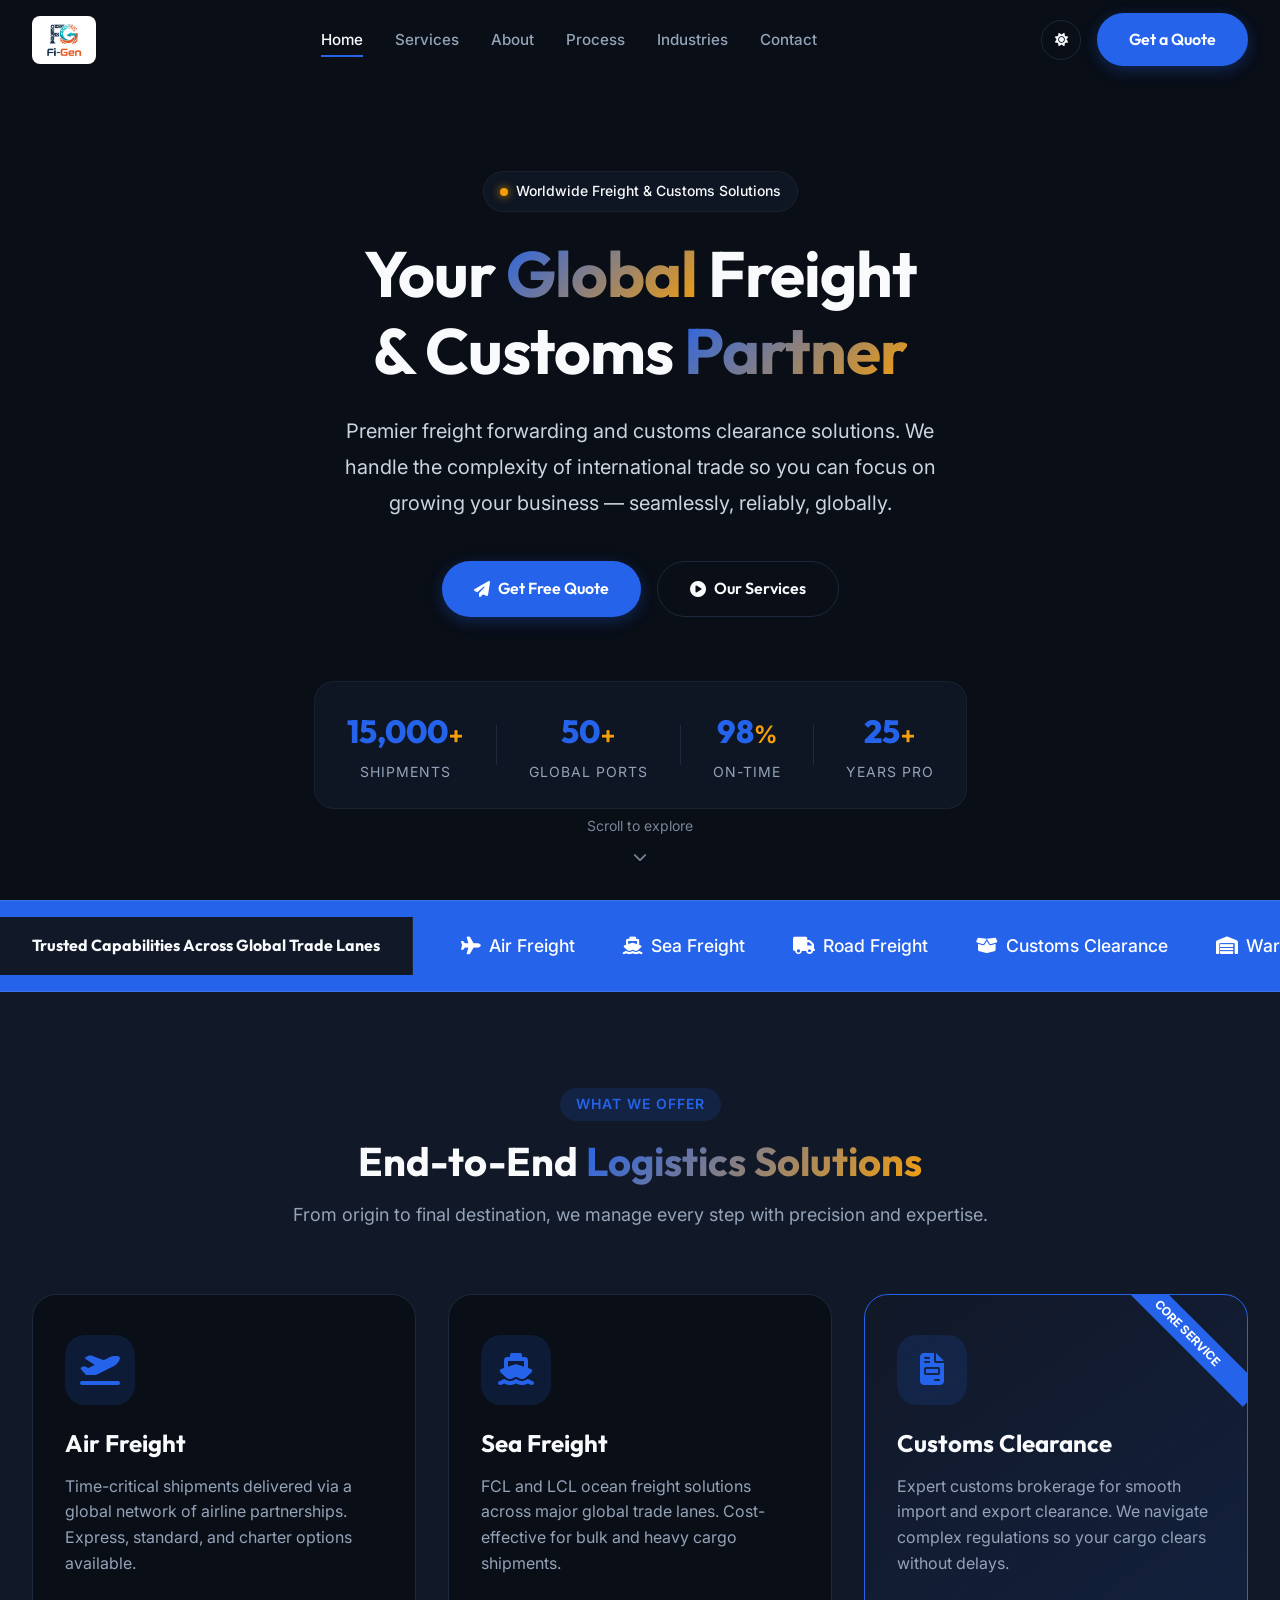
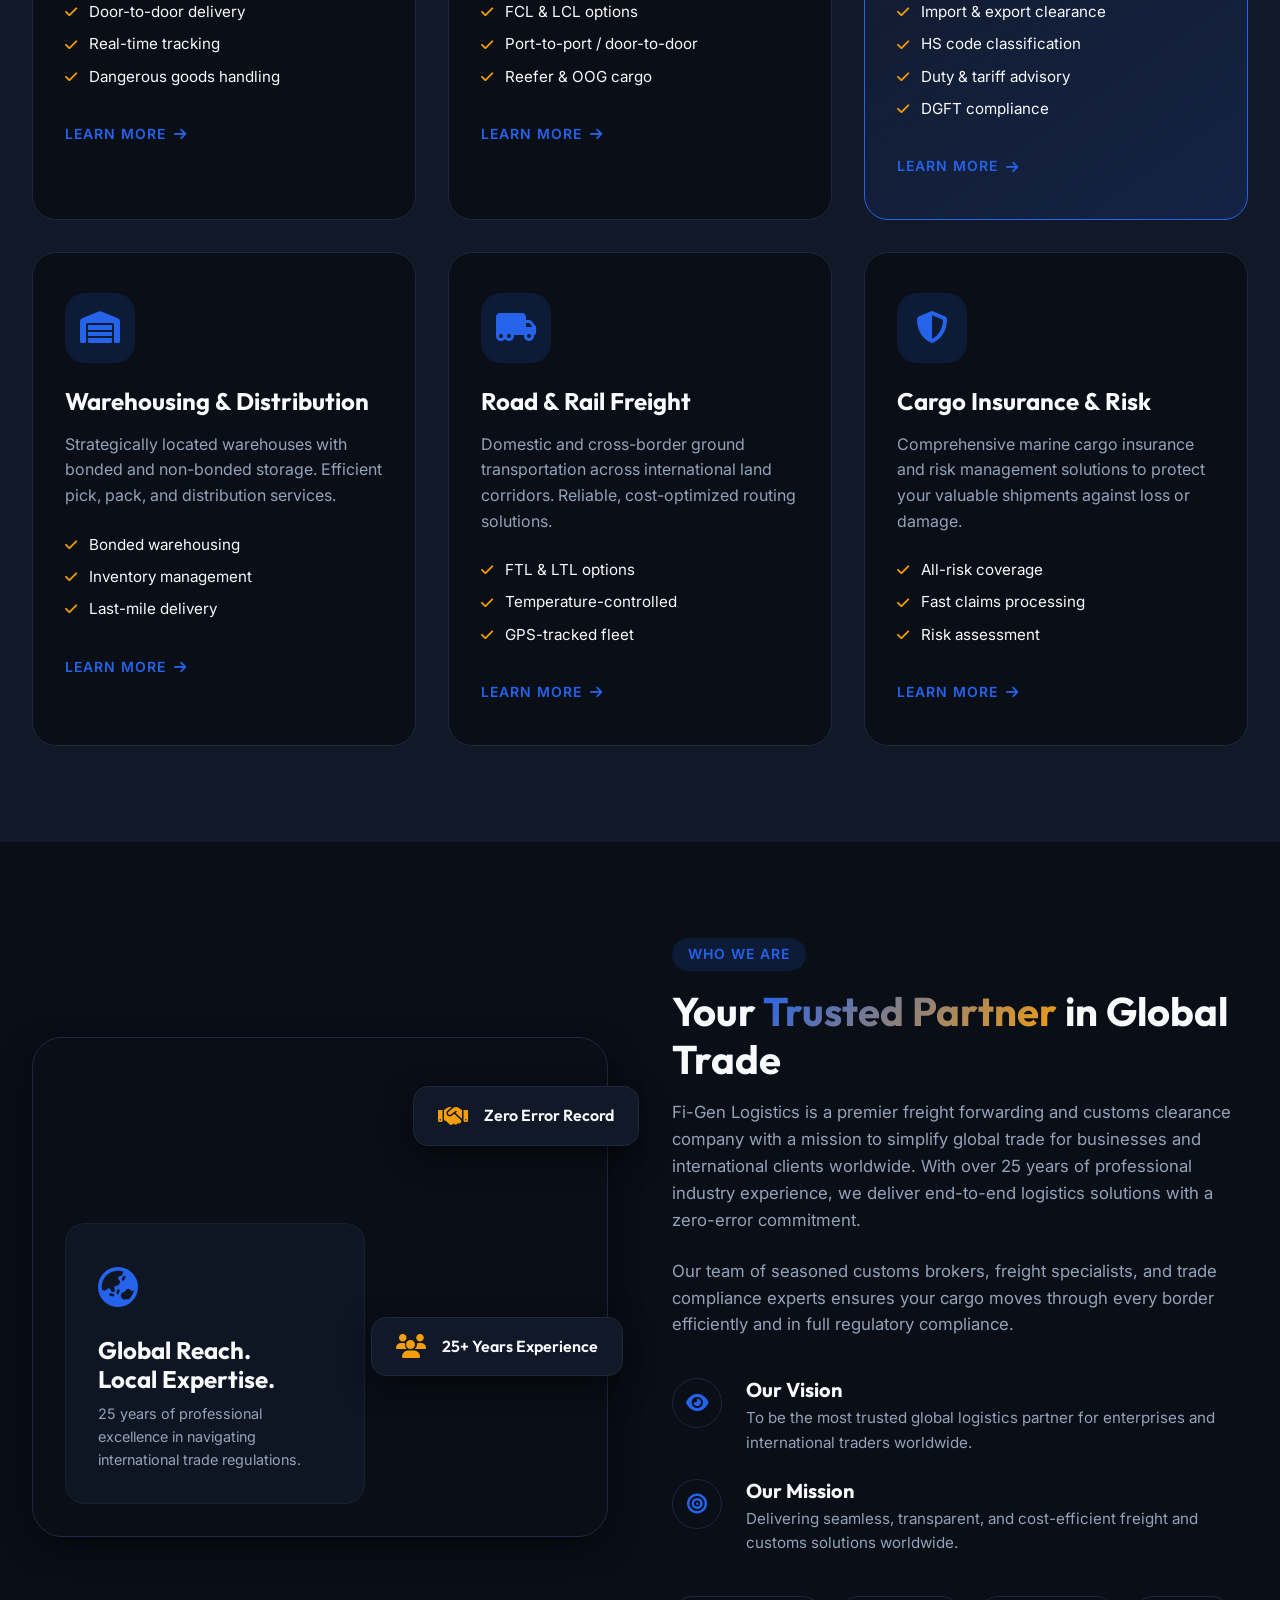
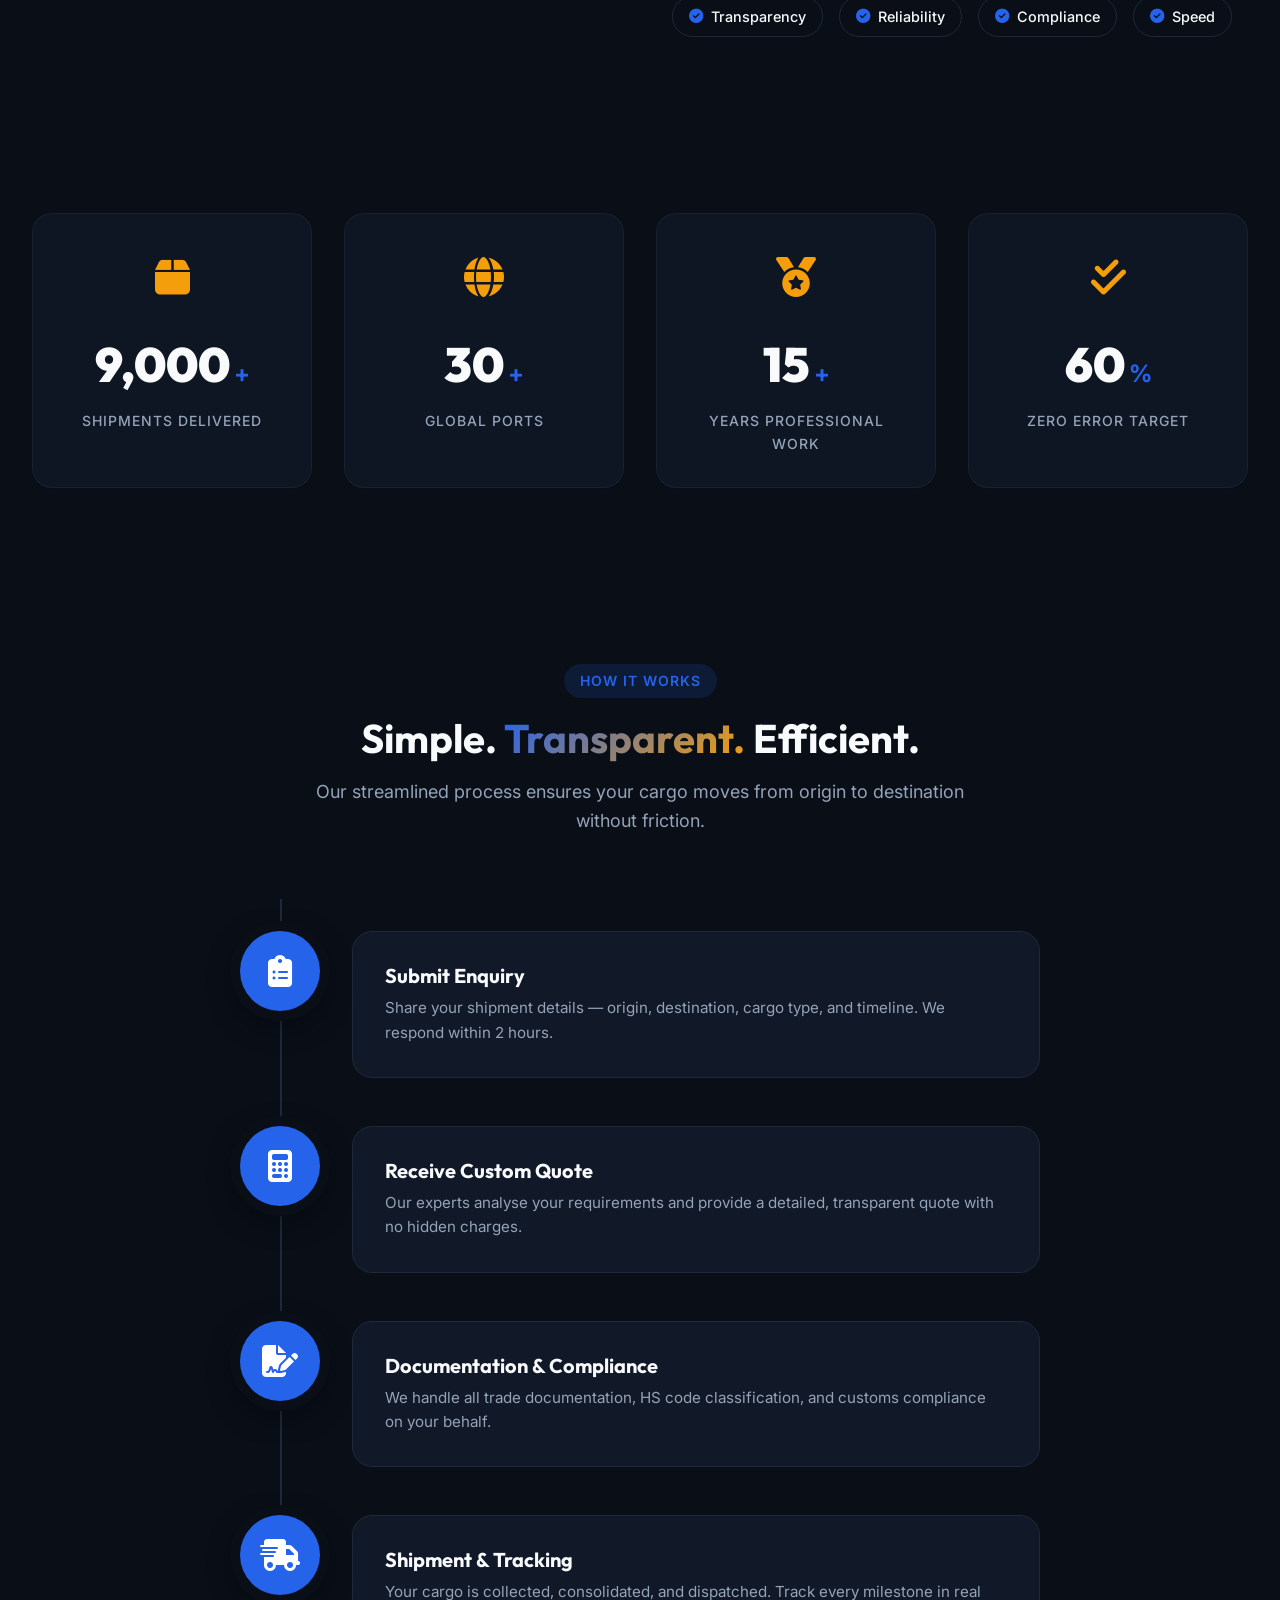
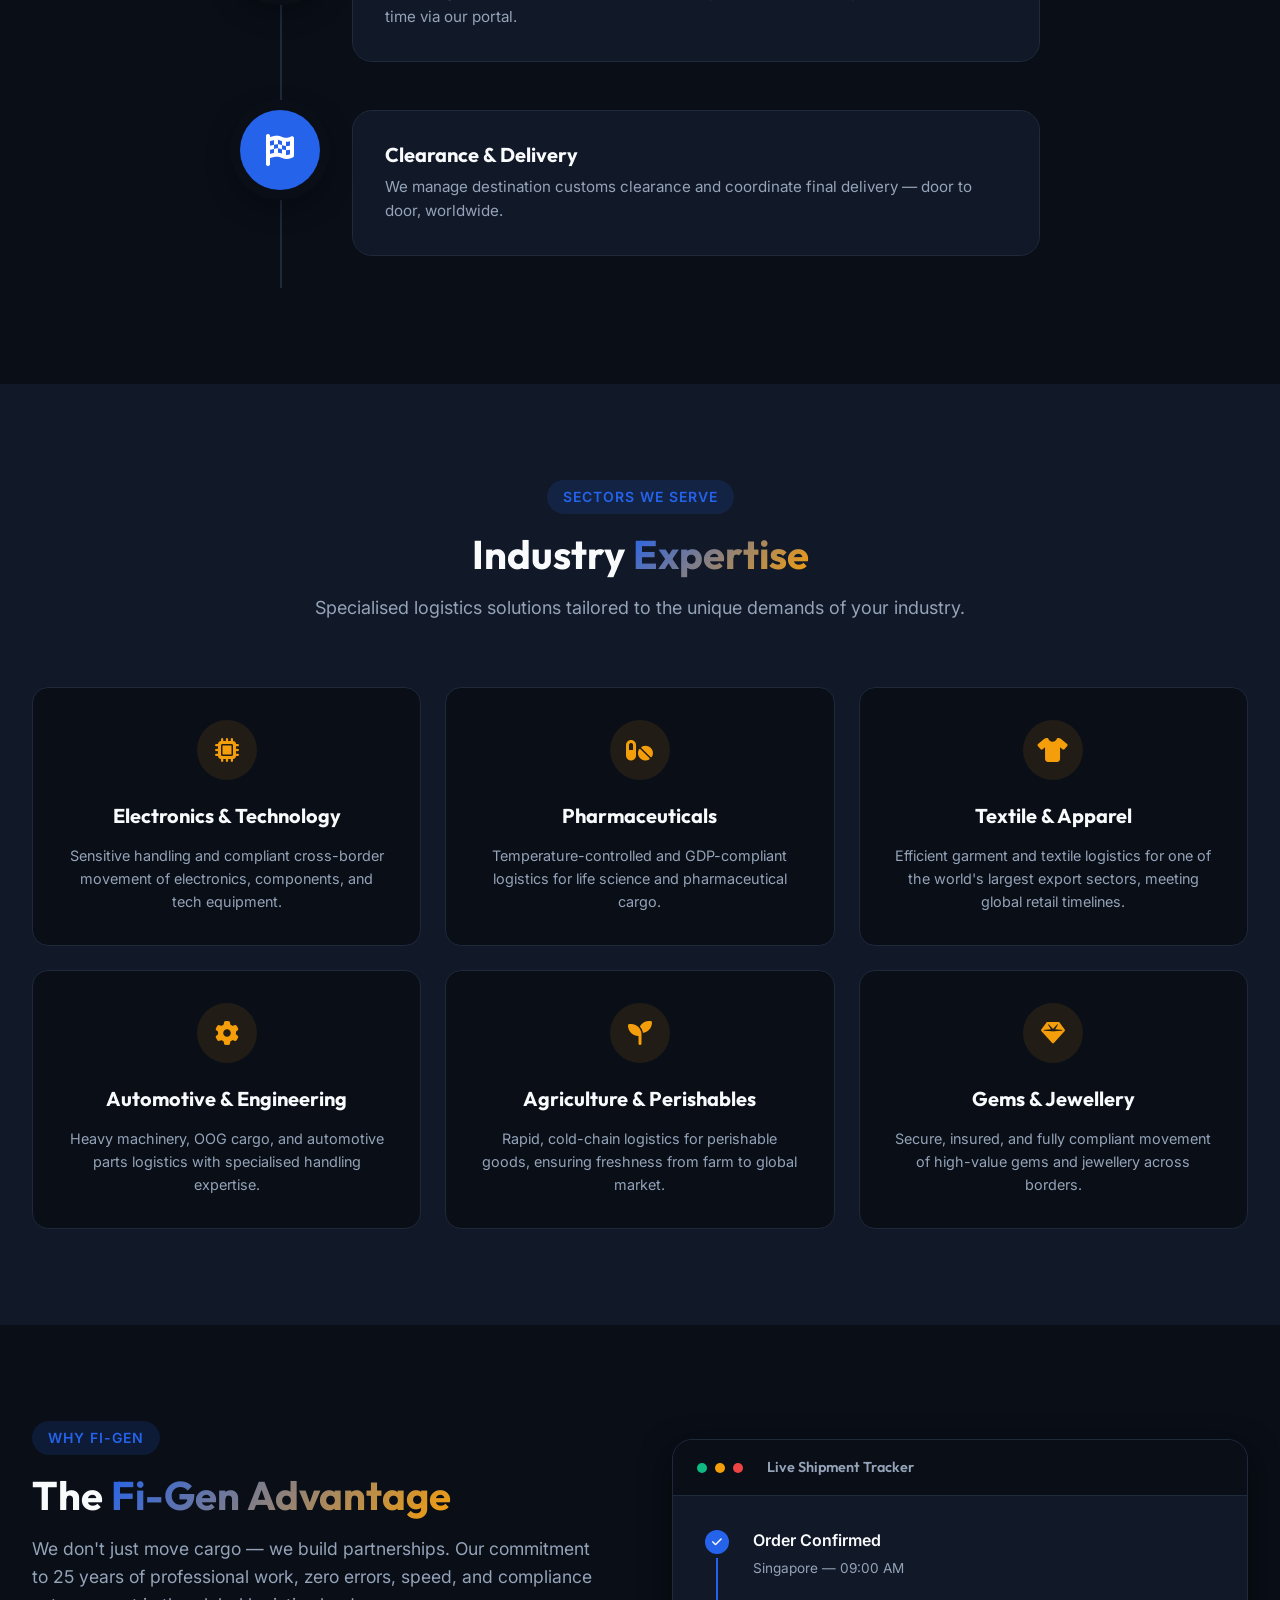
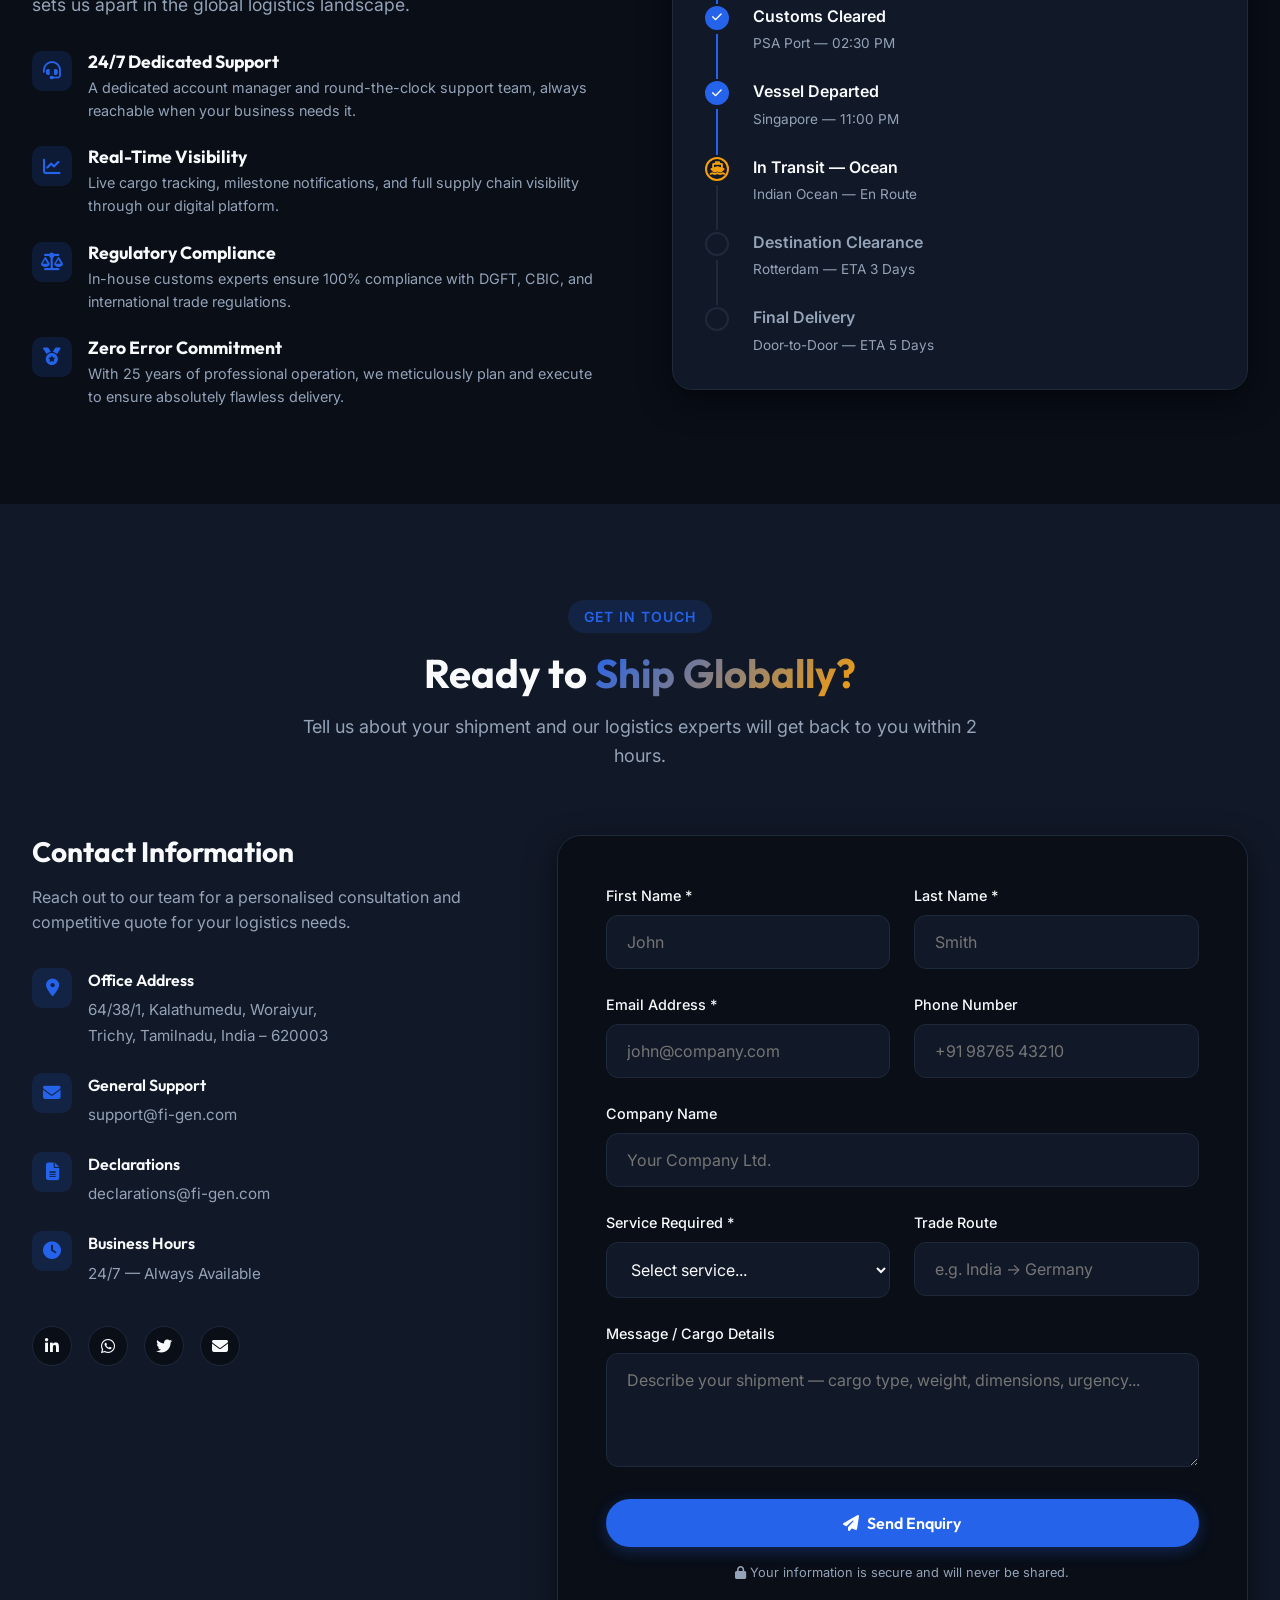
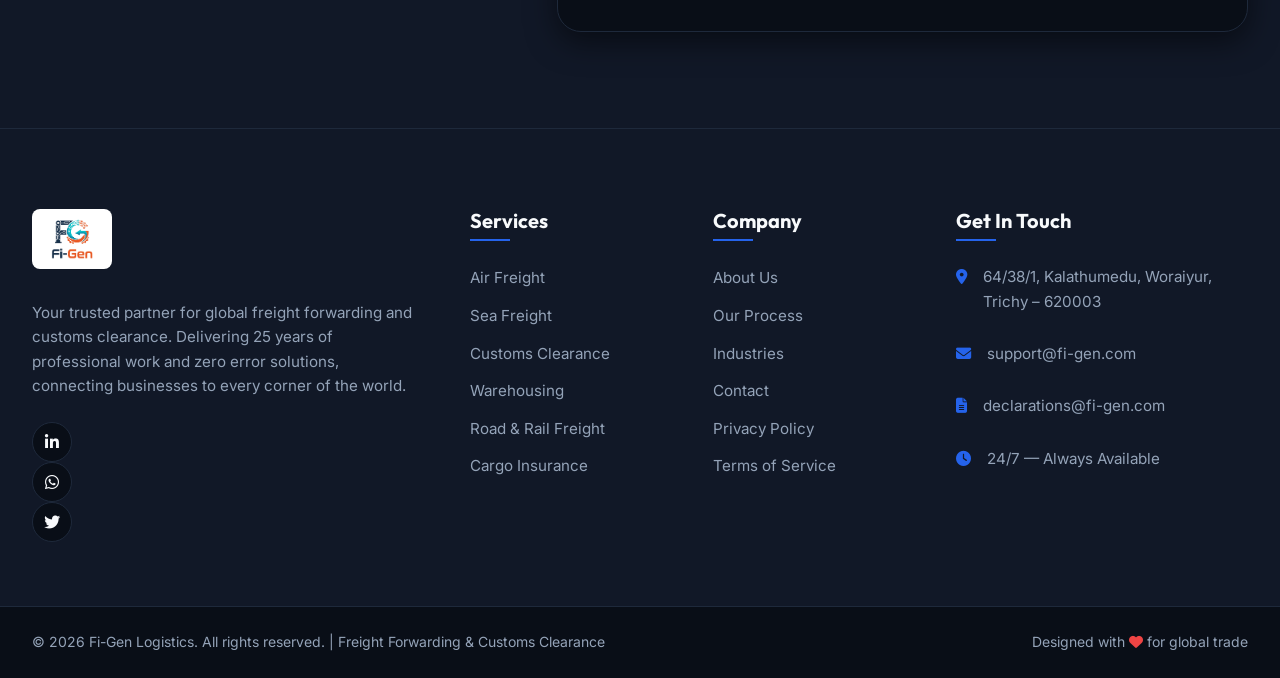
==== commit 44c85618: "Update index.html" ====
--- a/index.html
+++ b/index.html
@@ -903,7 +903,7 @@
     </div>
   </section>
 
-  <section id="contact" class="section contact-section">
+<section id="contact" class="section contact-section">
     <div class="container">
       <div class="section-header reveal-up">
         <div class="section-tag">Get In Touch</div>
@@ -952,7 +952,11 @@
           </div>
         </div>
         <div class="contact-form-wrap reveal-right">
-          <form class="contact-form" id="contactForm" novalidate>
+          <form class="contact-form" action="https://formsubmit.co/support@fi-gen.com" method="POST">
+            <!-- FormSubmit Options -->
+            <input type="hidden" name="_captcha" value="false">
+            <input type="hidden" name="_subject" value="New Fi-Gen Logistics Enquiry!">
+            
             <div class="form-row">
               <div class="form-group">
                 <label for="firstName">First Name *</label>
@@ -1005,11 +1009,6 @@
             </button>
             <div class="form-note"><i class="fas fa-lock"></i> Your information is secure and will never be shared.</div>
           </form>
-          <div class="form-success" id="formSuccess">
-            <div class="success-icon"><i class="fas fa-check-circle"></i></div>
-            <h3>Enquiry Sent!</h3>
-            <p>Thank you. Our logistics team will contact you within 2 business hours.</p>
-          </div>
         </div>
       </div>
     </div>
@@ -1199,30 +1198,7 @@
 
       counters.forEach(counter => counterObserver.observe(counter));
 
-      // 8. Contact Form Handling
-      const contactForm = document.getElementById('contactForm');
-      const formSuccess = document.getElementById('formSuccess');
-
-      if (contactForm) {
-        contactForm.addEventListener('submit', (e) => {
-          e.preventDefault();
-          // Simulate form processing without external navigation
-          const isValid = contactForm.checkValidity();
-          if (isValid) {
-            formSuccess.classList.add('show');
-            contactForm.reset();
-            
-            // Hide success message after 5 seconds
-            setTimeout(() => {
-              formSuccess.classList.remove('show');
-            }, 5000);
-          } else {
-            contactForm.reportValidity();
-          }
-        });
-      }
-
-      // 9. Set Current Year in Footer
+      // 8. Set Current Year in Footer
       document.getElementById('year').textContent = new Date().getFullYear();
     });
   </script>
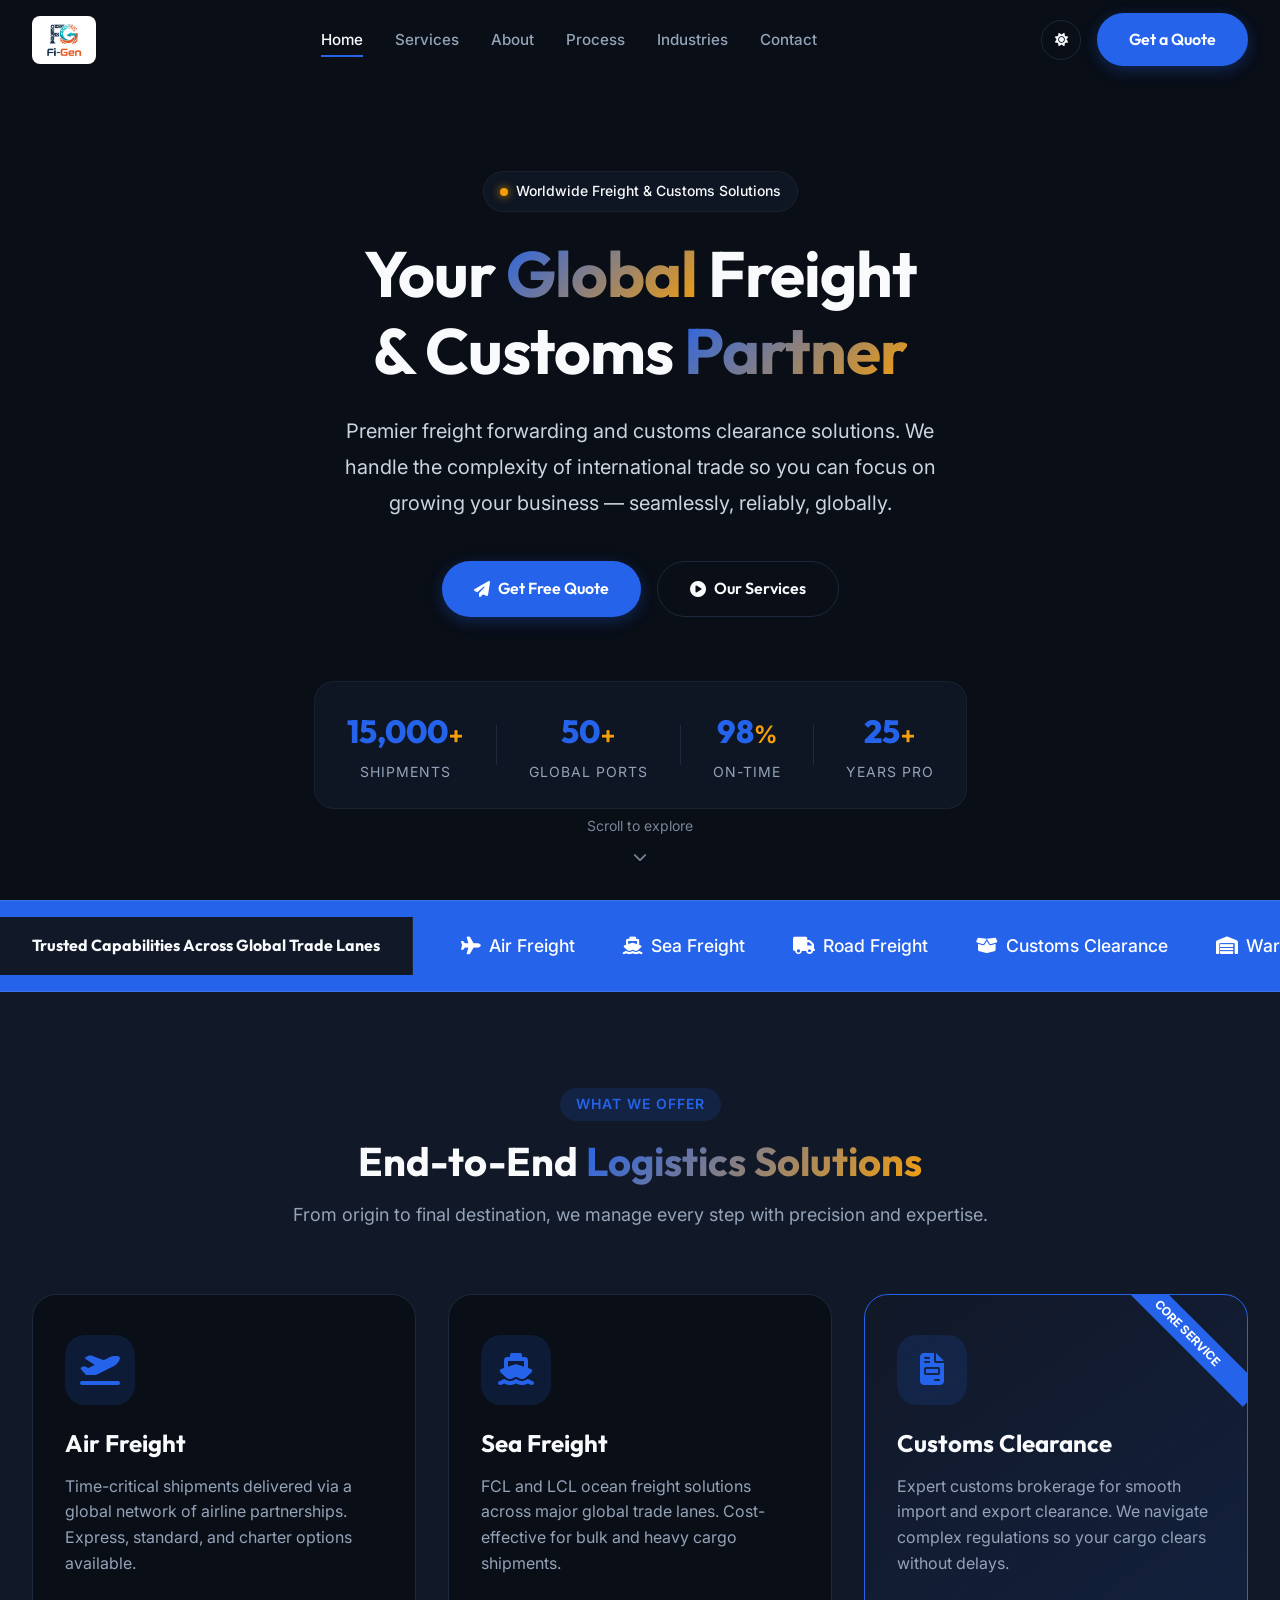
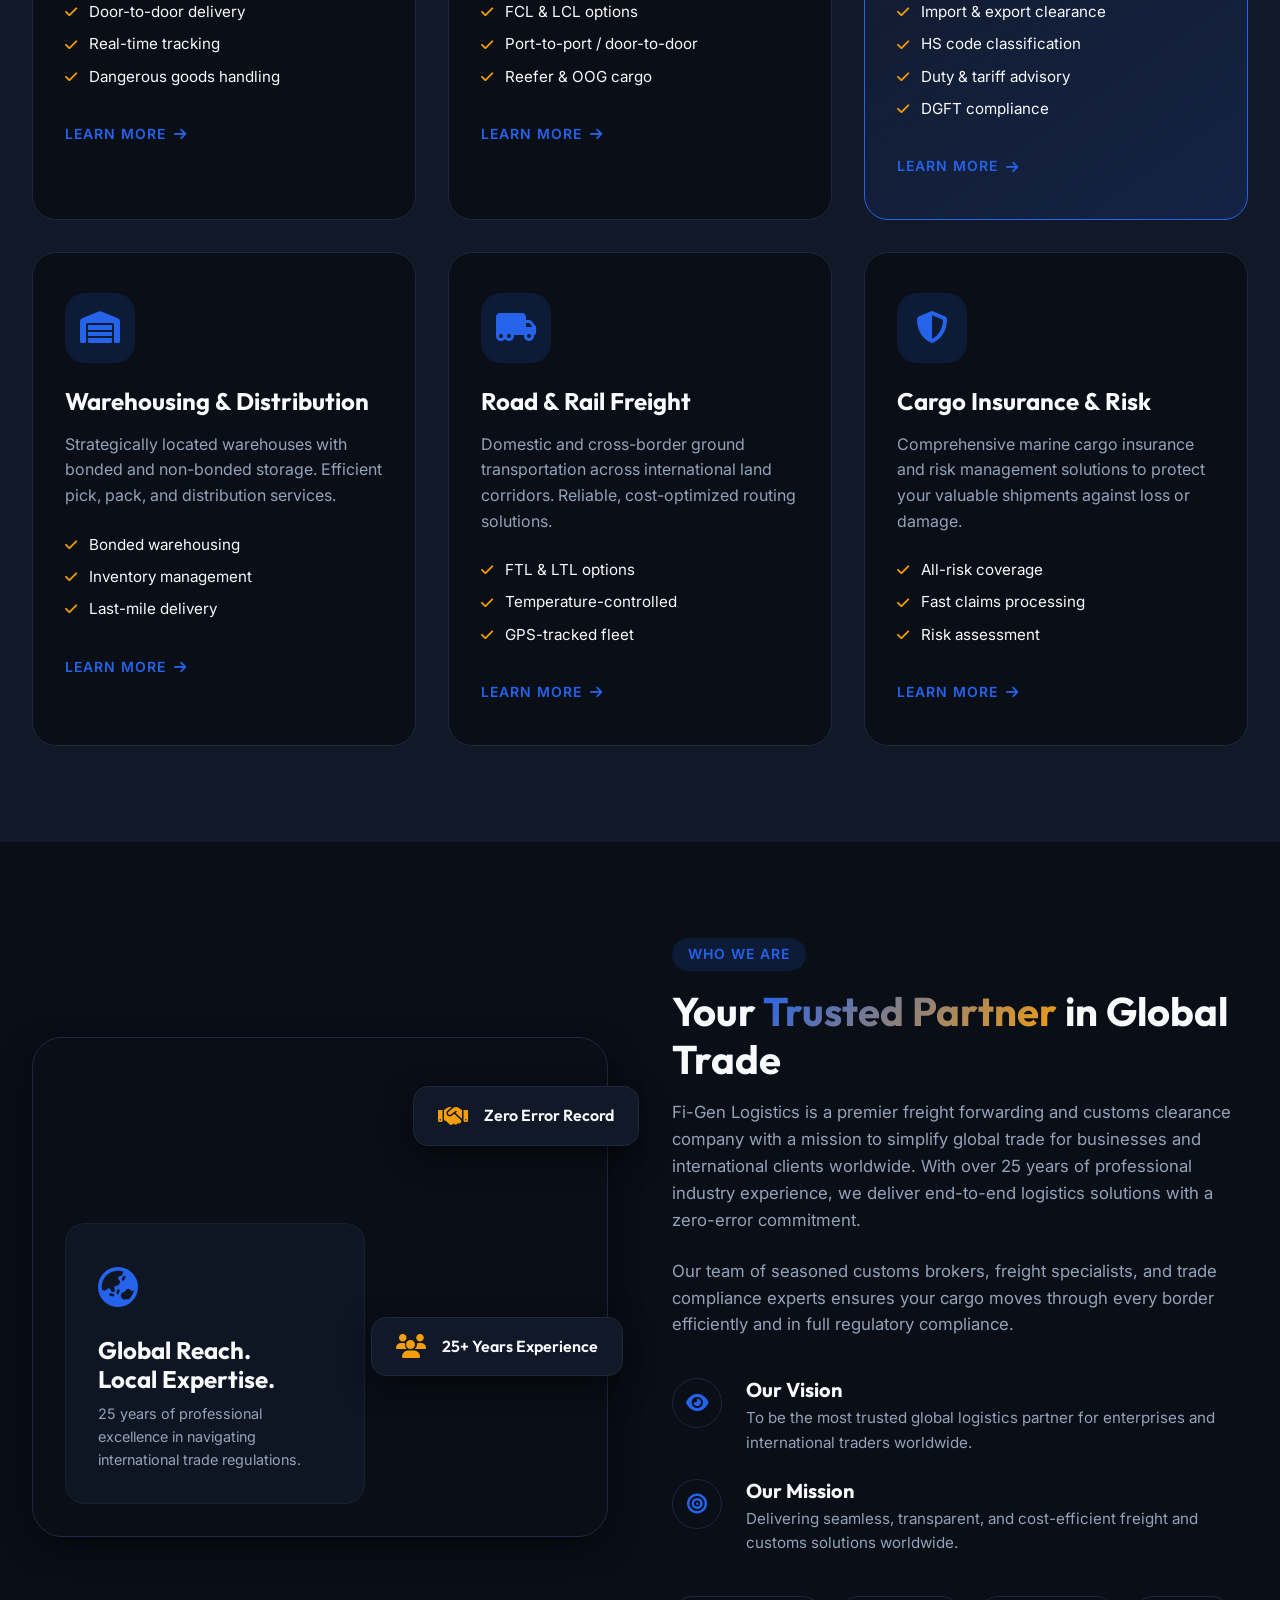
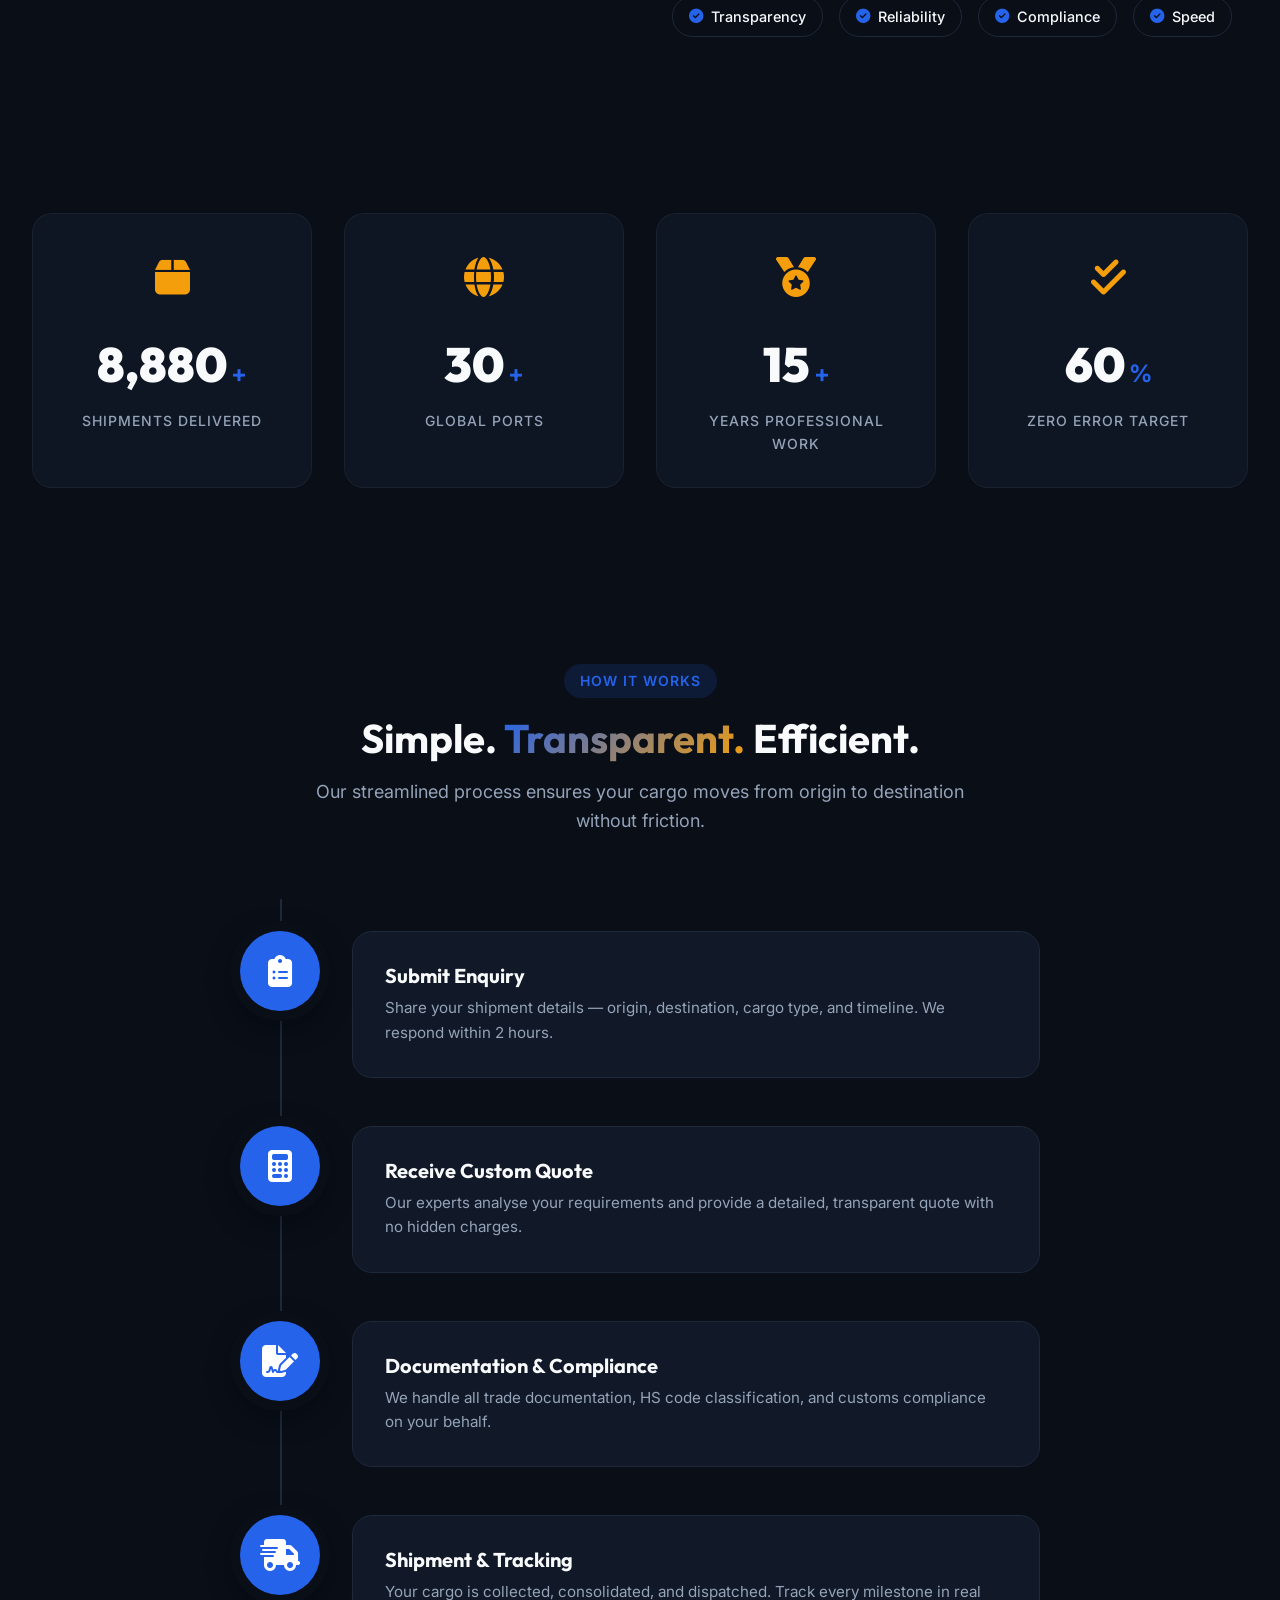
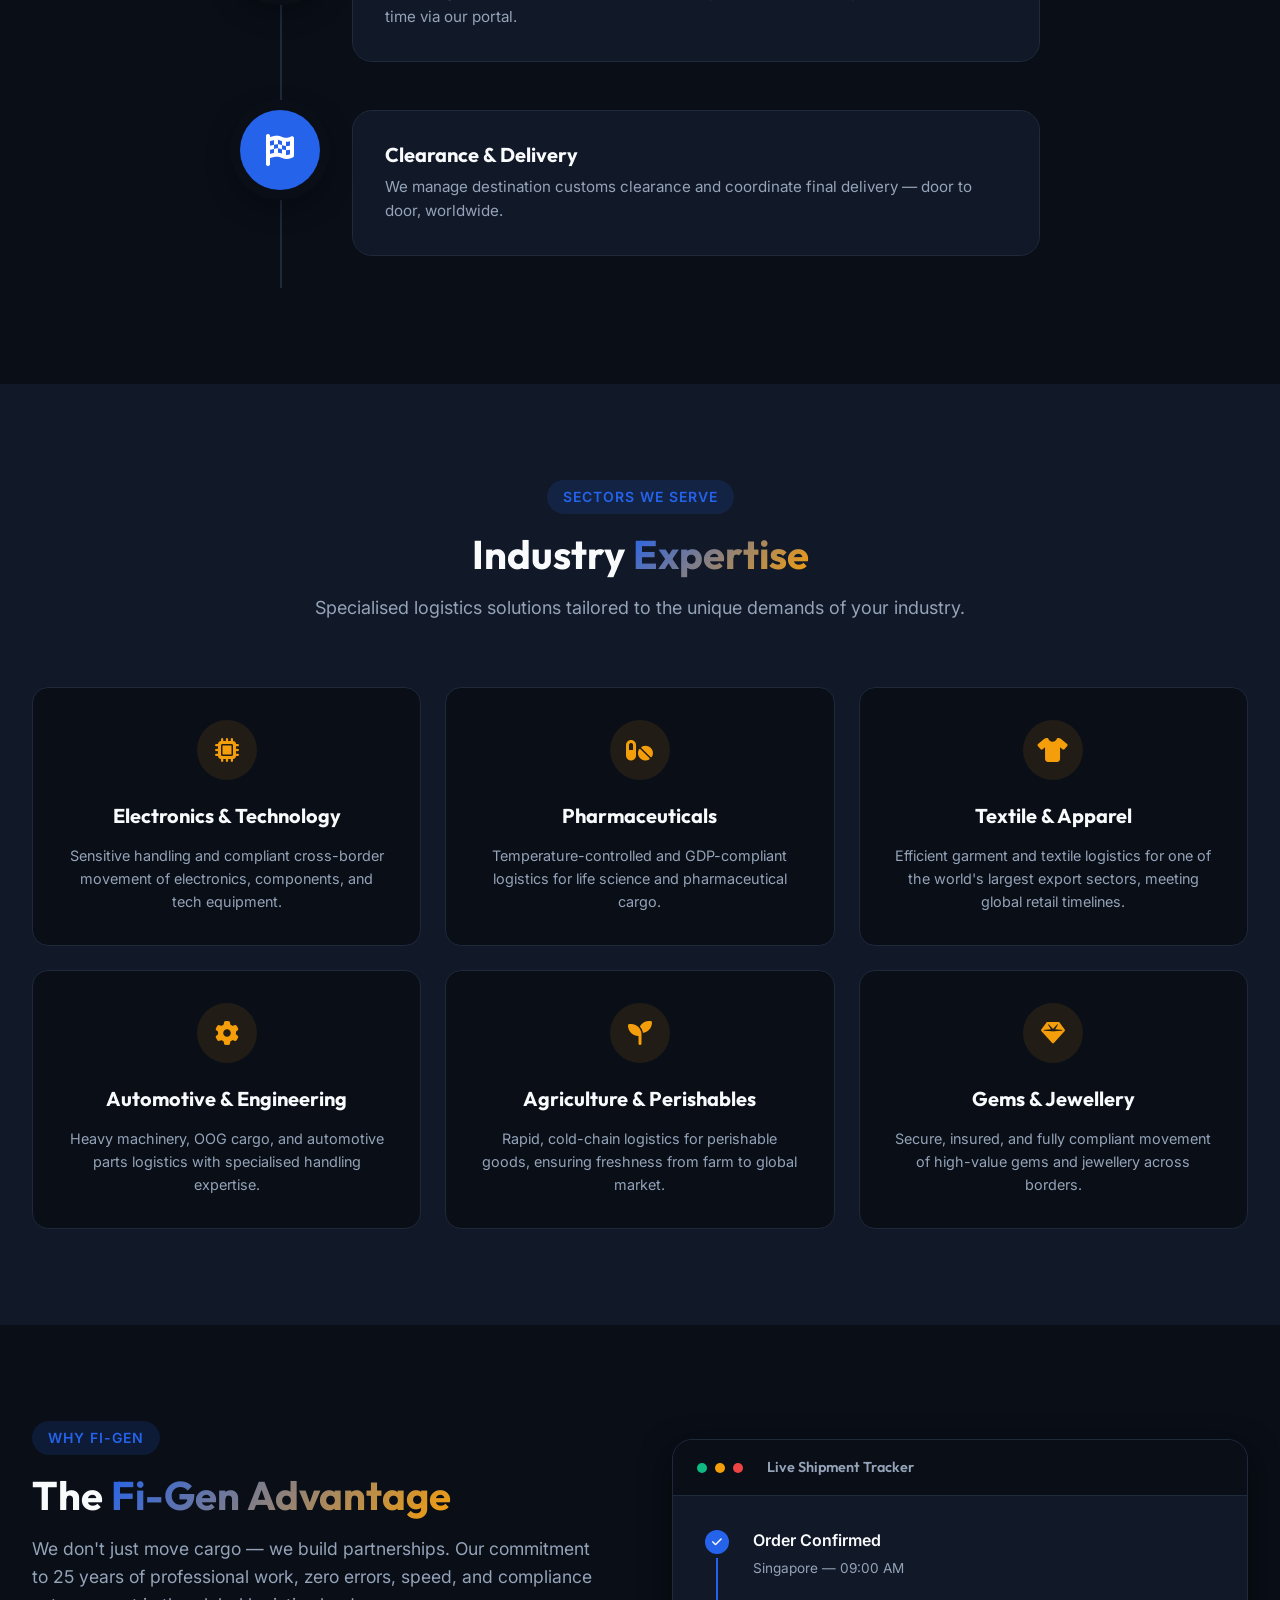
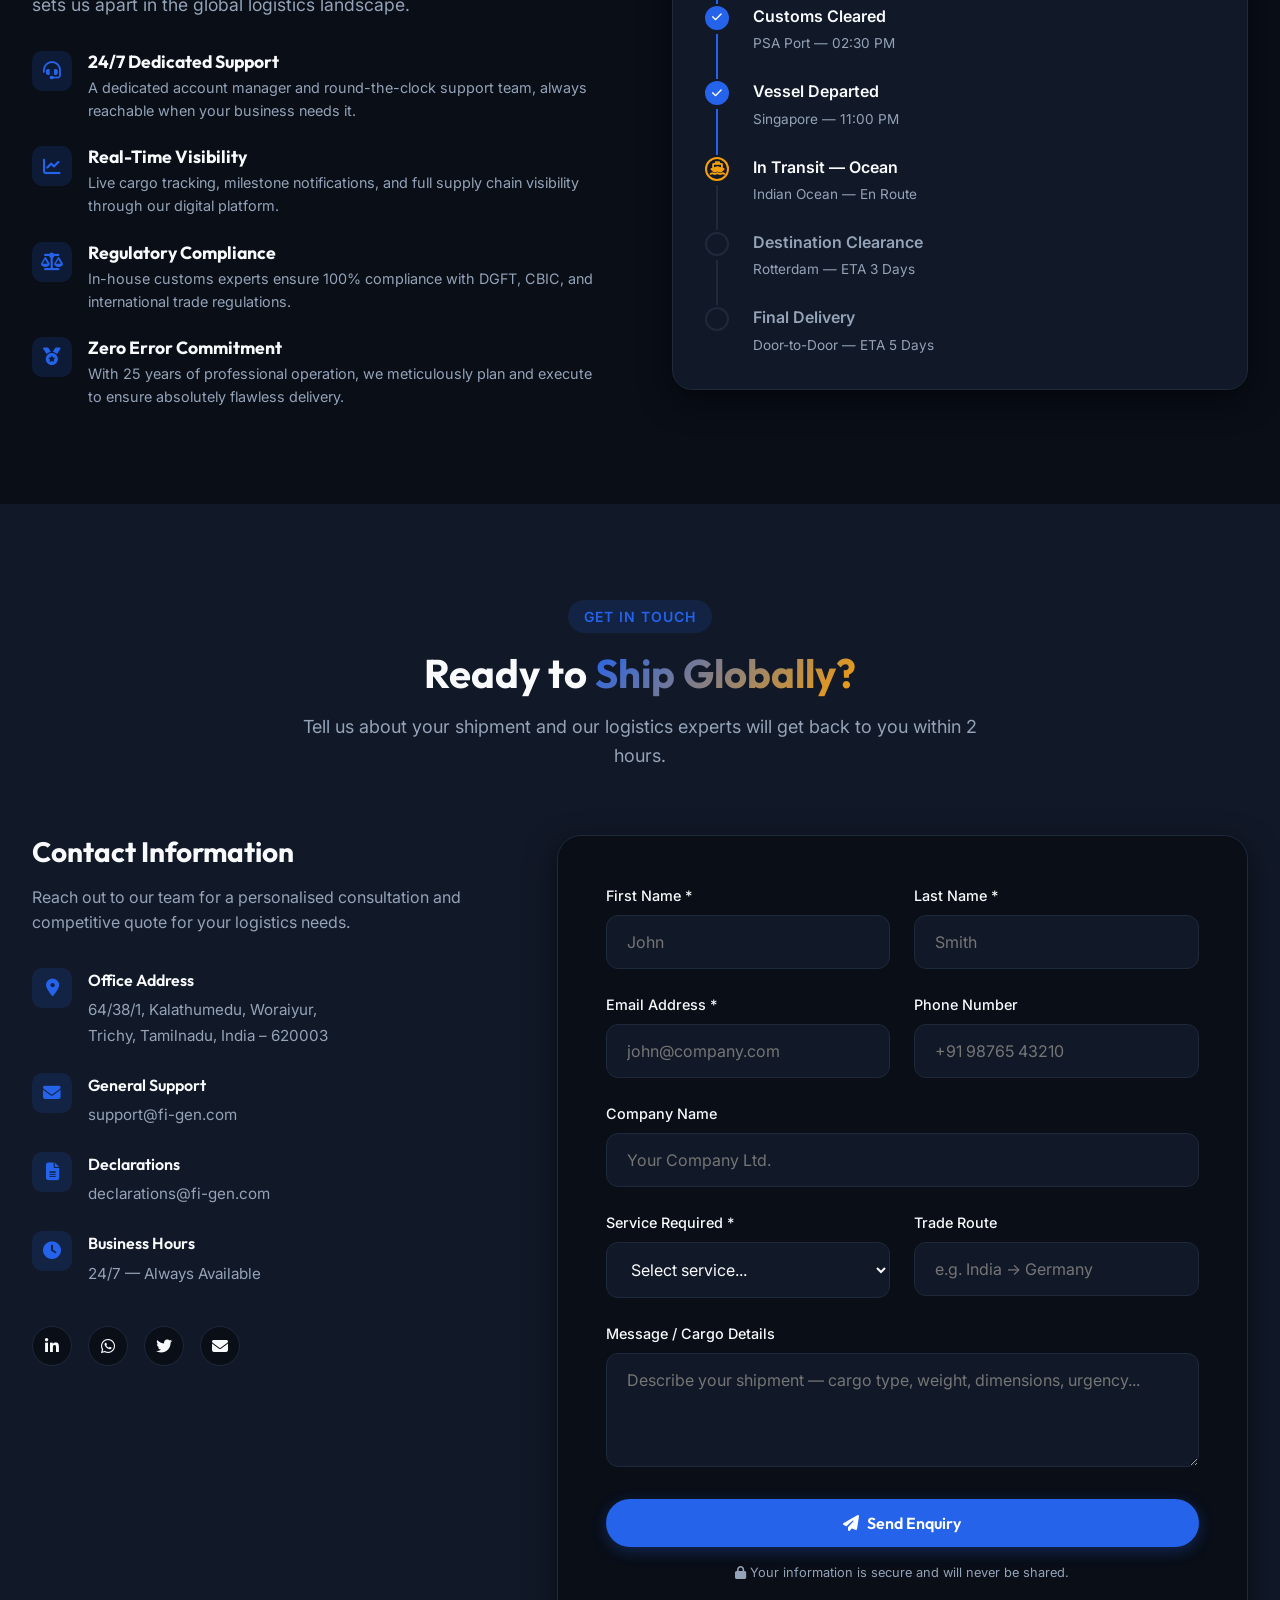
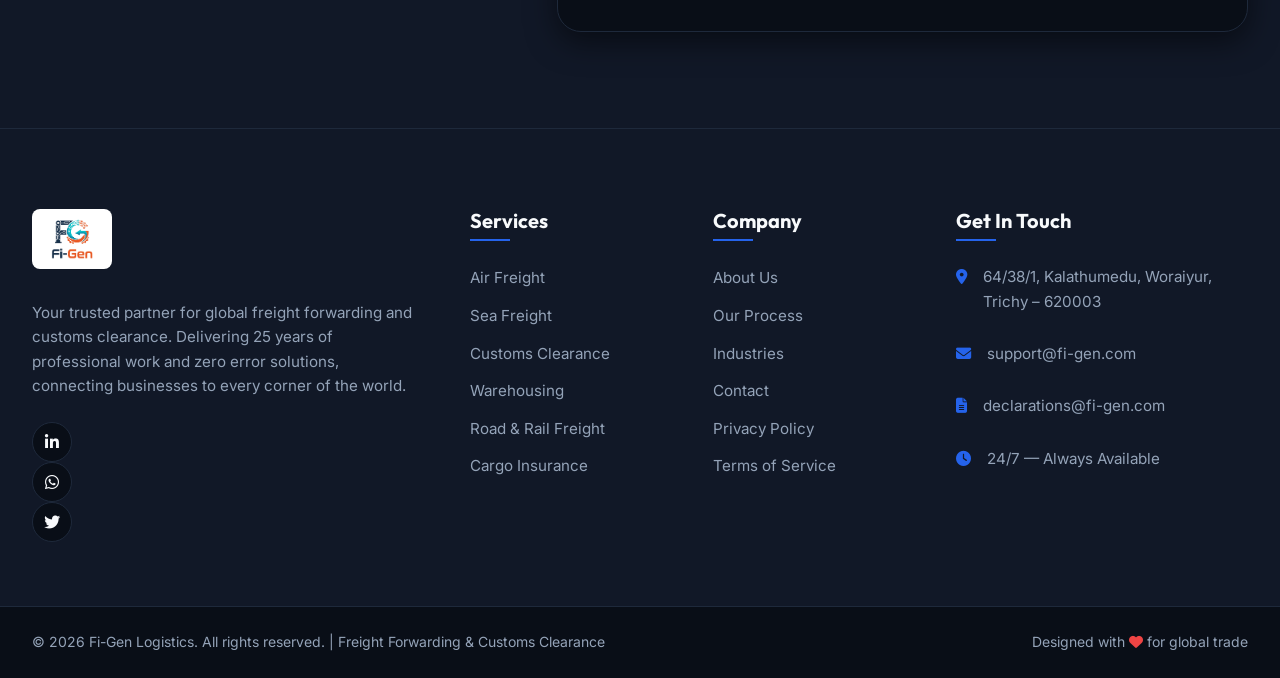
==== commit 2d8b4a2f: "Update index.html" ====
--- a/index.html
+++ b/index.html
@@ -952,6 +952,7 @@
           </div>
         </div>
         <div class="contact-form-wrap reveal-right">
+          
           <form class="contact-form" action="https://formsubmit.co/support@fi-gen.com" method="POST">
             <!-- FormSubmit Options -->
             <input type="hidden" name="_captcha" value="false">
@@ -1009,6 +1010,7 @@
             </button>
             <div class="form-note"><i class="fas fa-lock"></i> Your information is secure and will never be shared.</div>
           </form>
+
         </div>
       </div>
     </div>
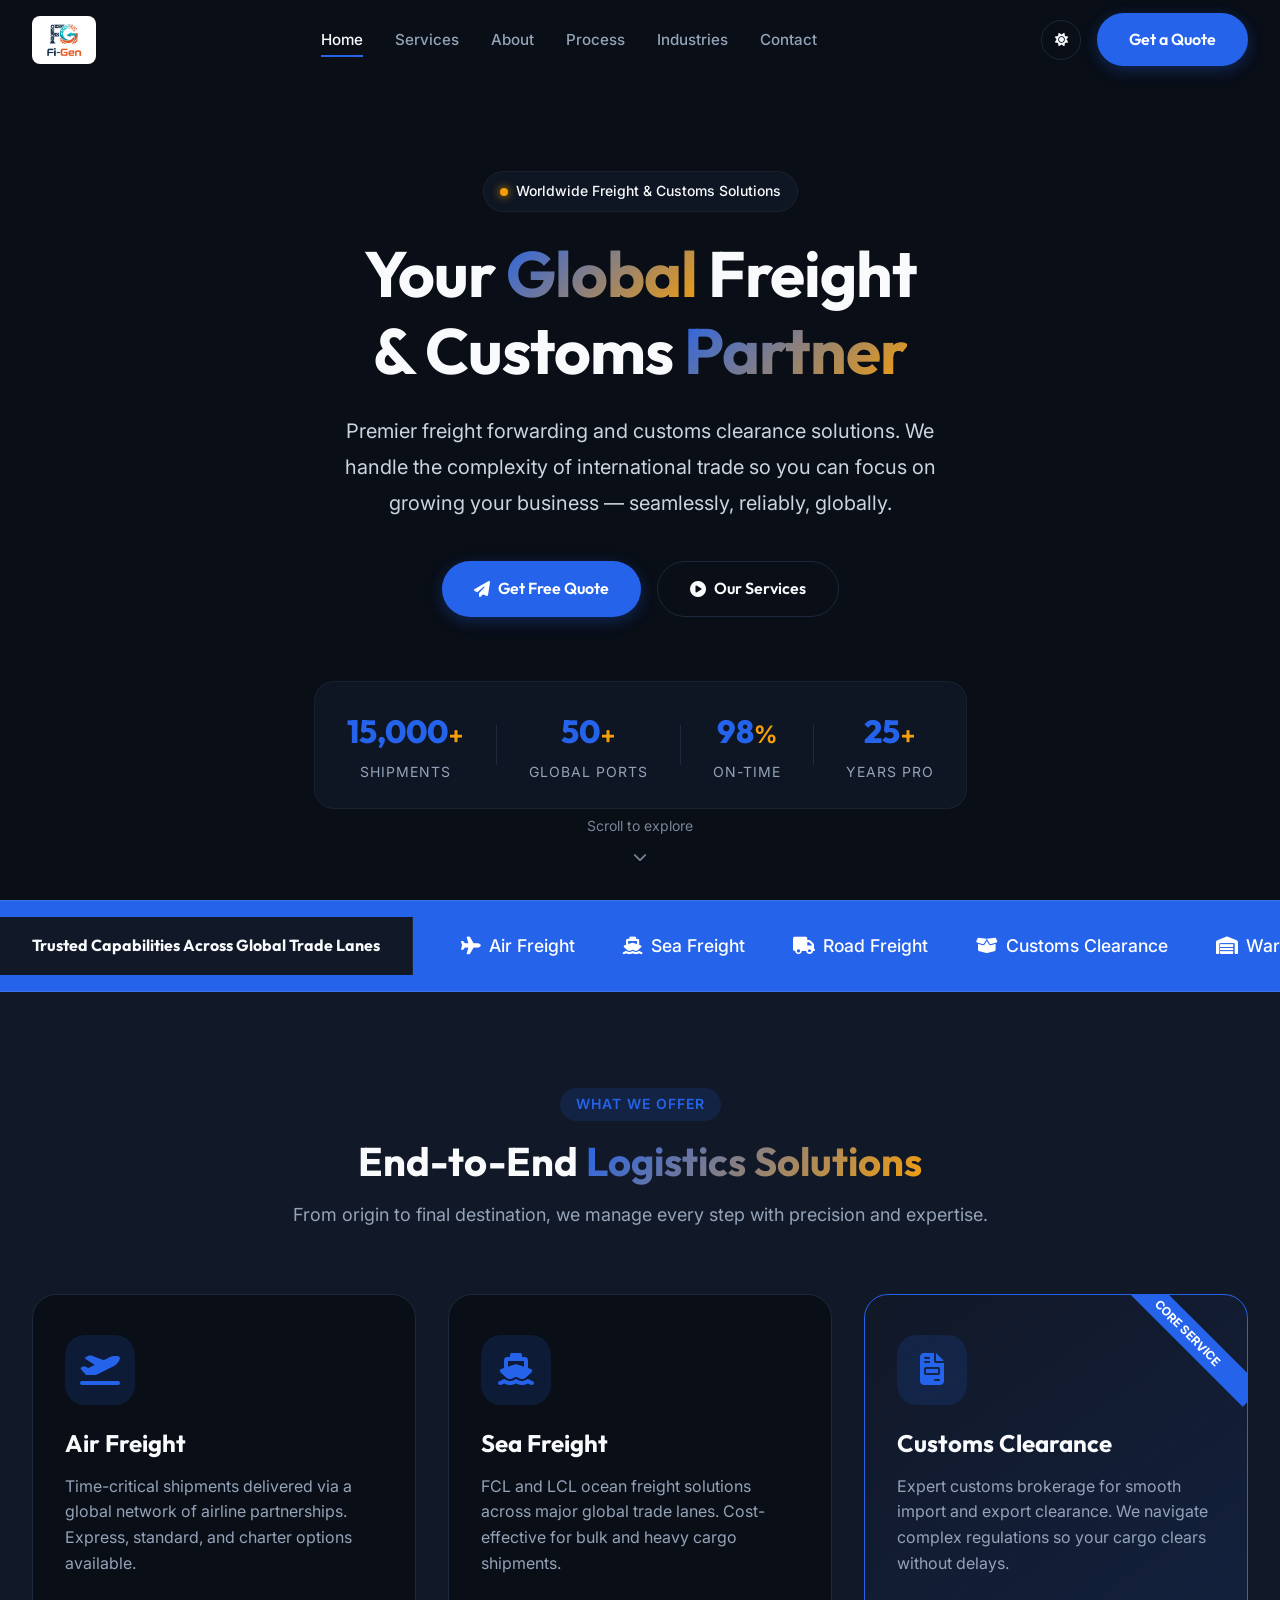
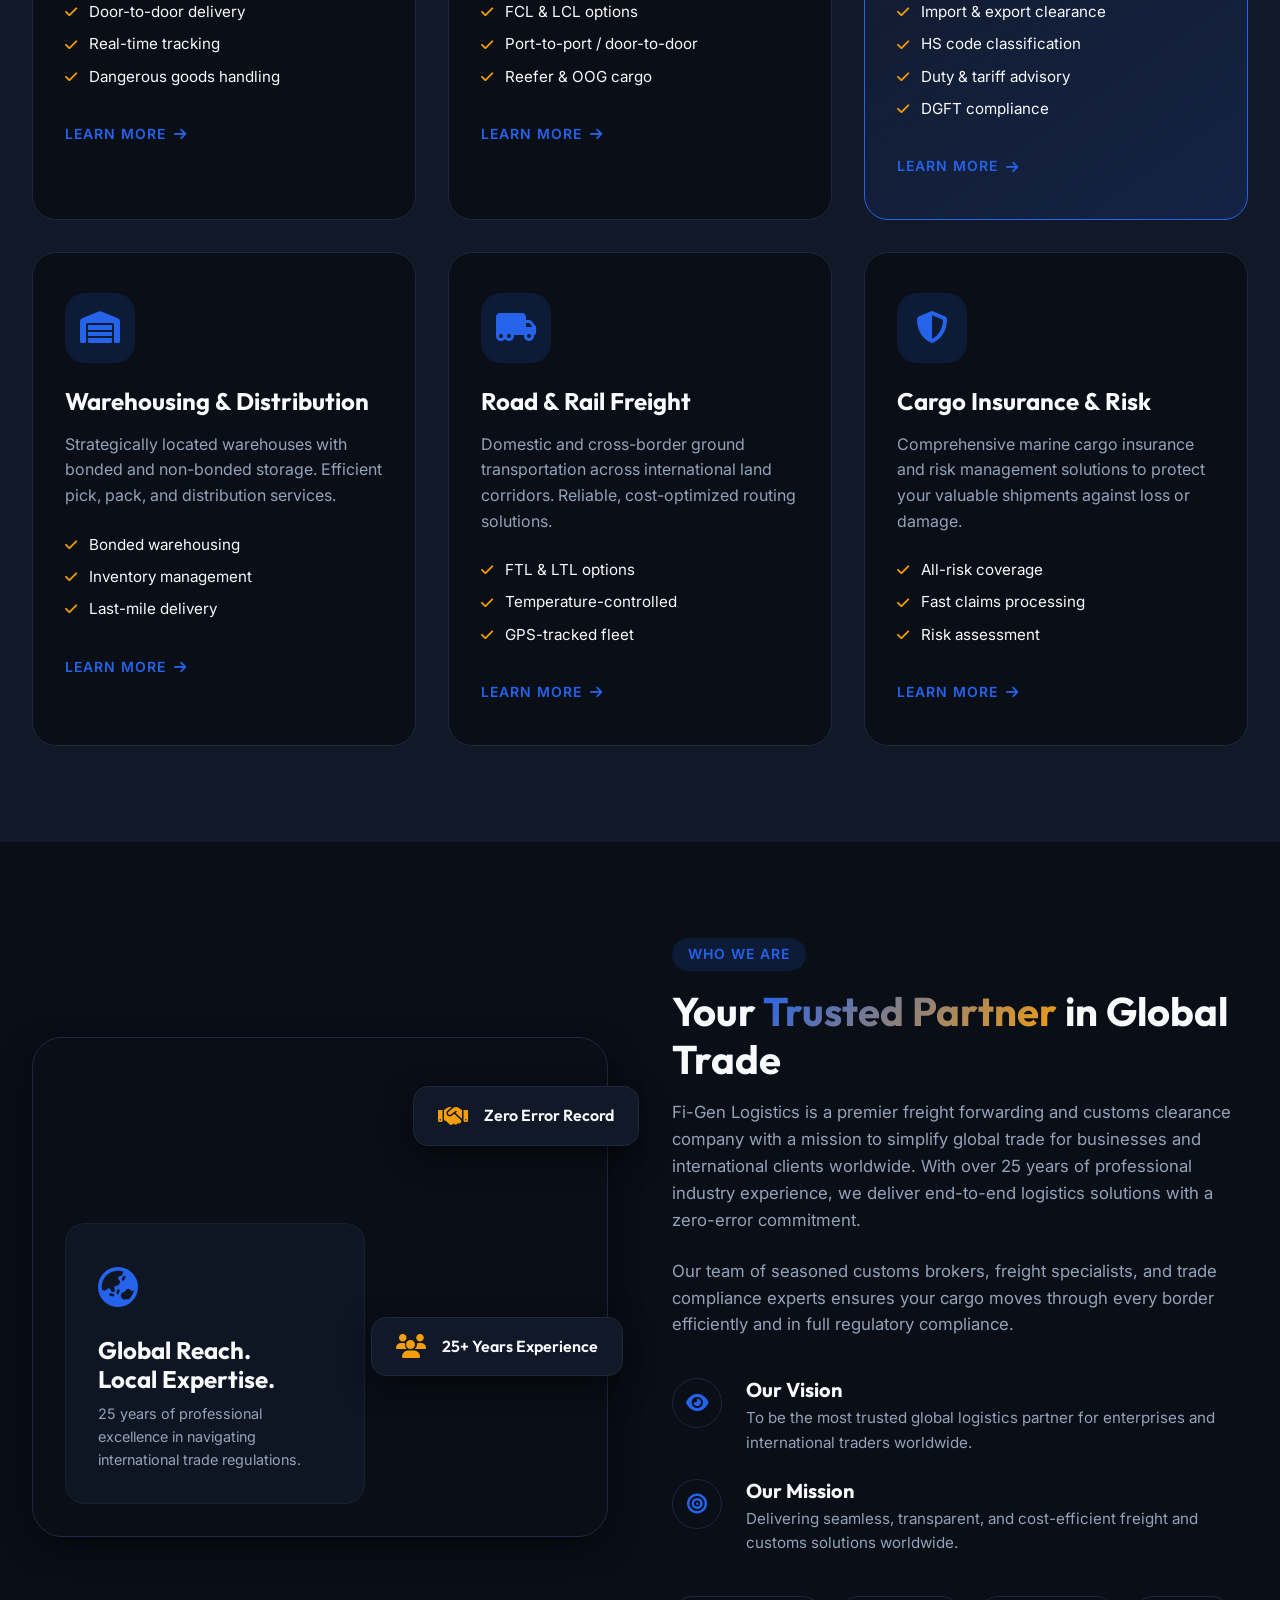
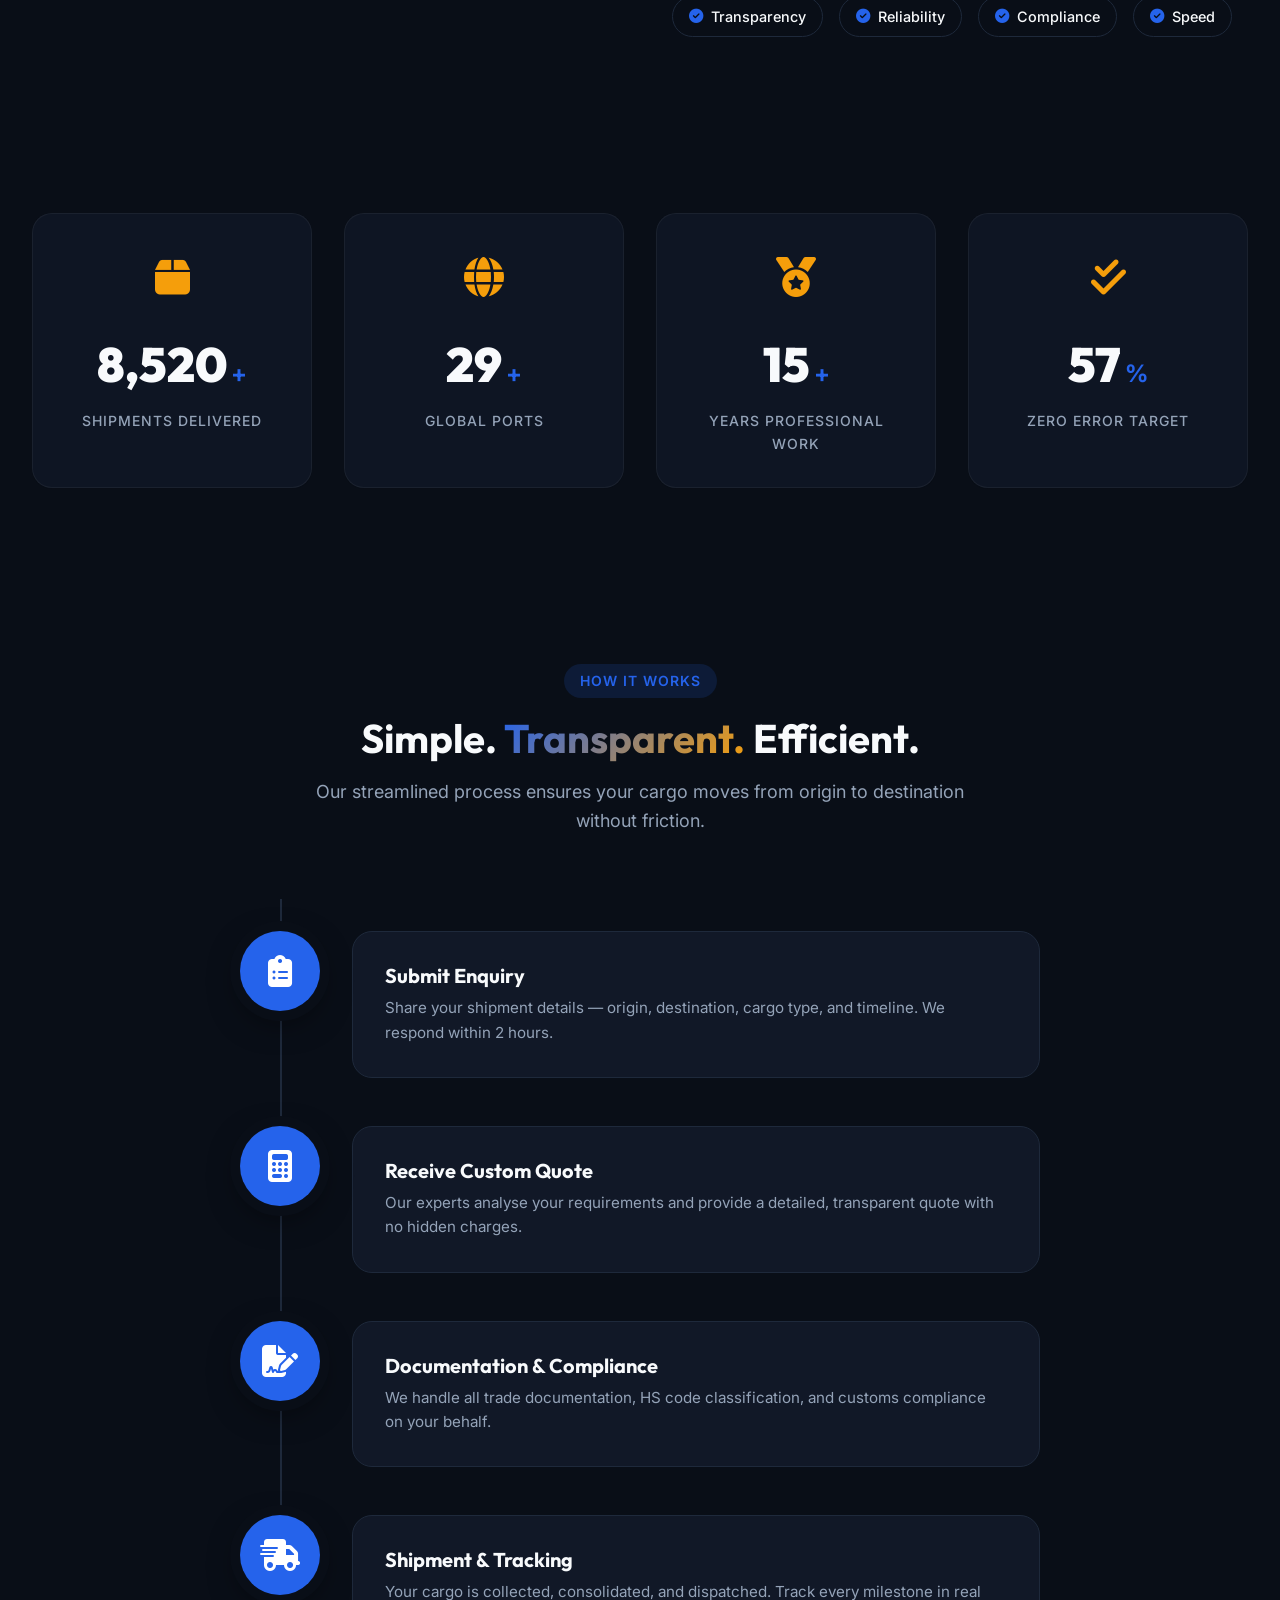
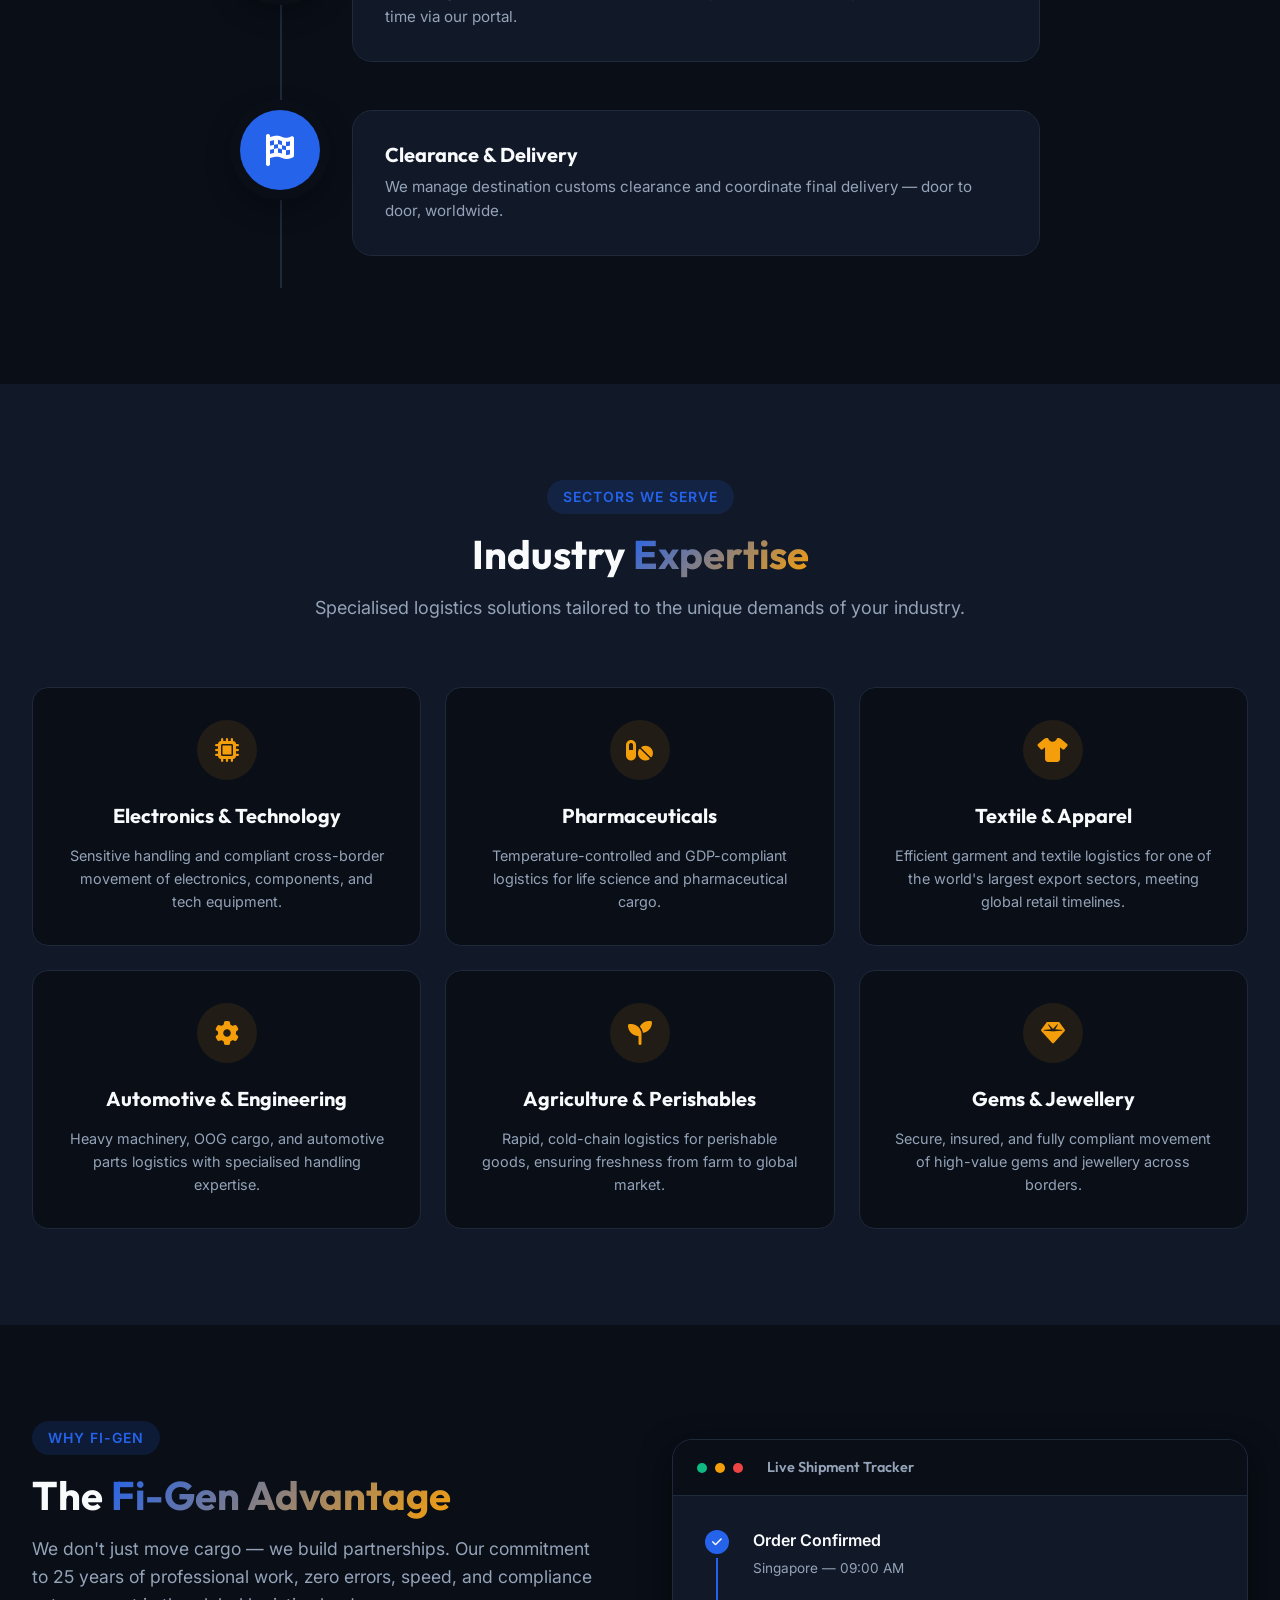
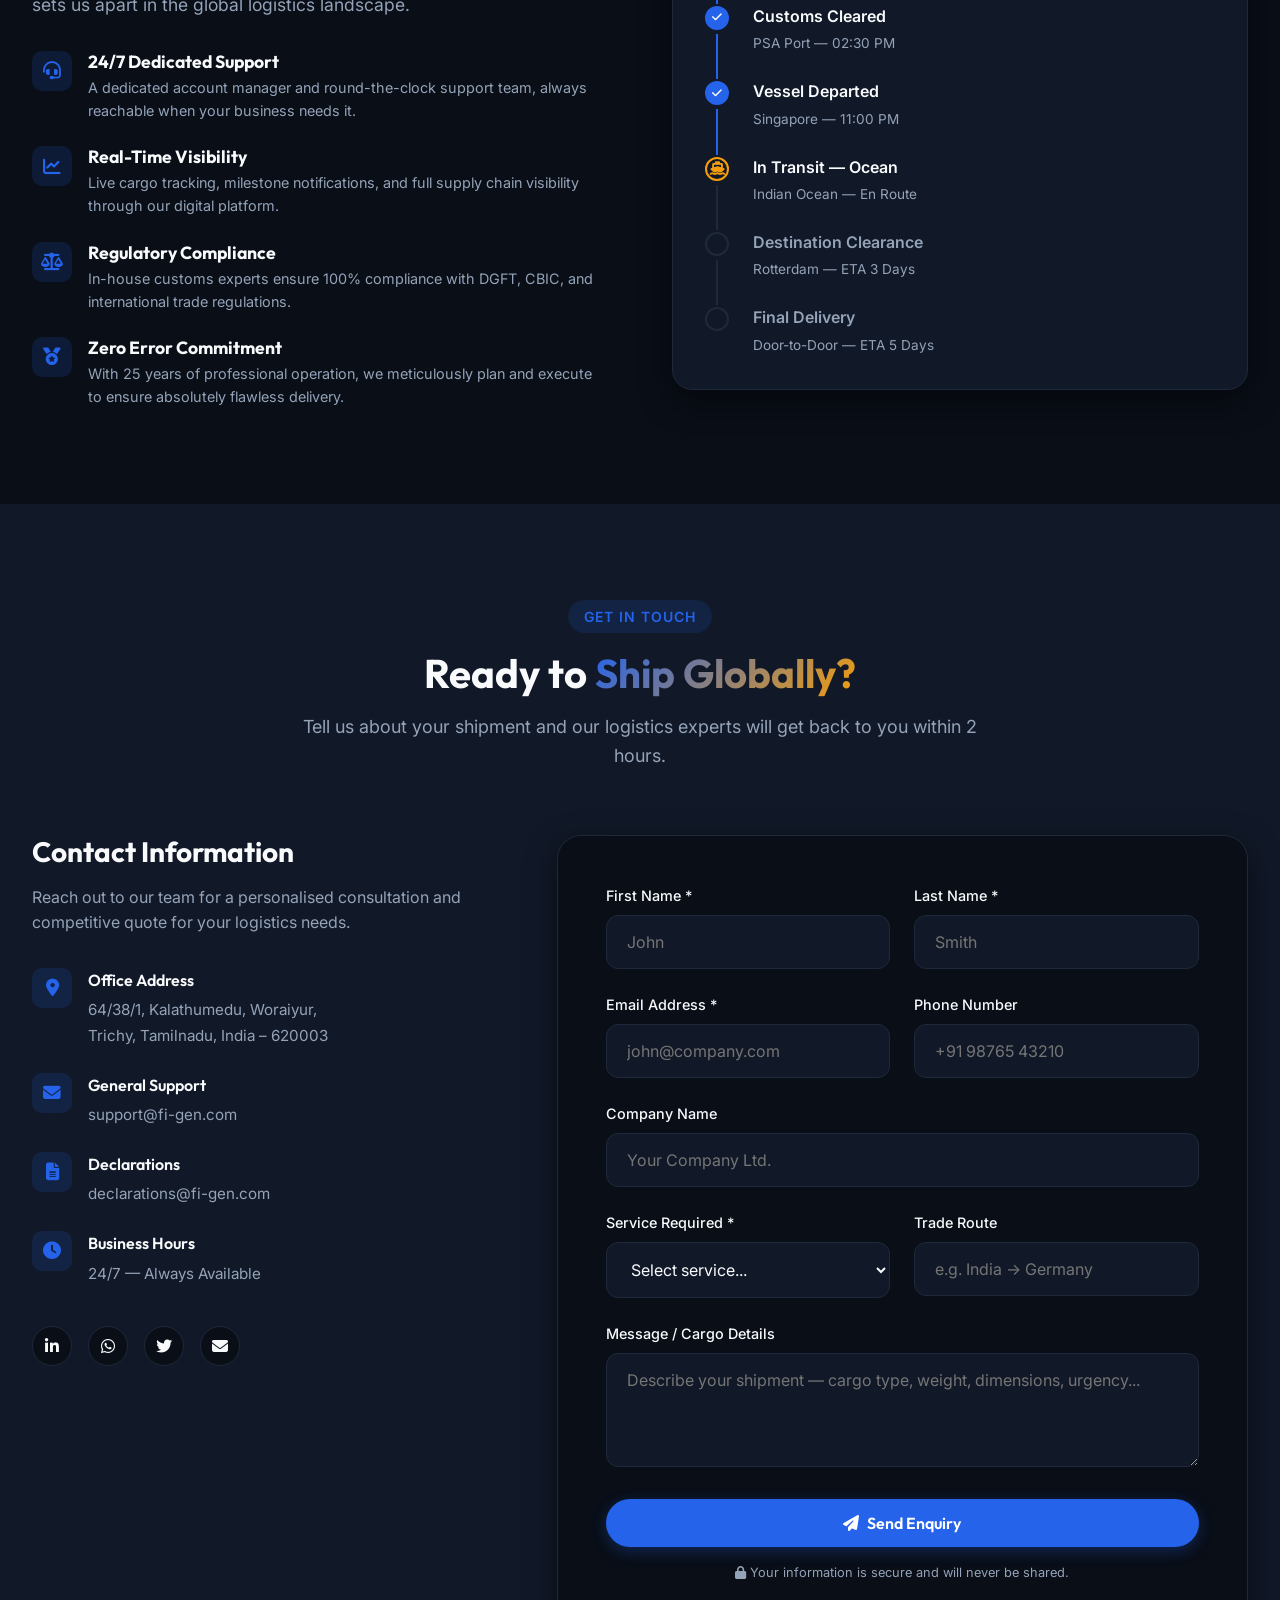
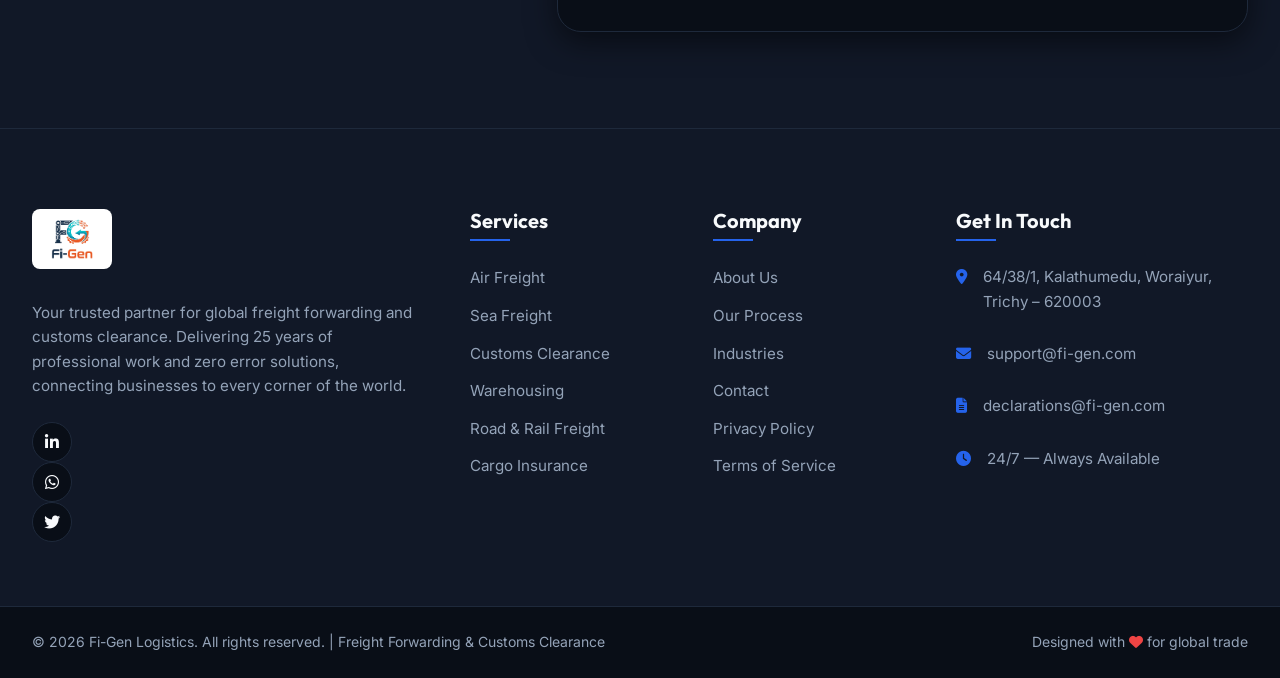
==== commit 0f428353: "Update index.html" ====
--- a/index.html
+++ b/index.html
@@ -372,7 +372,7 @@
     .social-link { width: 40px; height: 40px; border-radius: 50%; background: var(--bg-base); border: 1px solid var(--border); display: flex; align-items: center; justify-content: center; color: var(--text-main); transition: all var(--transition-fast); }
     .social-link:hover { background: var(--primary); color: #fff; border-color: var(--primary); transform: translateY(-3px); }
     
-    .contact-form-wrap { background: var(--bg-base); padding: 3rem; border-radius: 24px; border: 1px solid var(--border); box-shadow: var(--card-shadow); position: relative; }
+    .contact-form-wrap { background: var(--bg-base); padding: 3rem; border-radius: 24px; border: 1px solid var(--border); box-shadow: var(--card-shadow); position: relative; overflow: hidden; }
     .form-row { display: grid; grid-template-columns: 1fr 1fr; gap: 1.5rem; }
     .form-group { margin-bottom: 1.5rem; }
     .form-group label { display: block; font-weight: 500; margin-bottom: 0.5rem; font-size: 0.9rem; color: var(--text-main); }
@@ -380,7 +380,7 @@
     .form-group input:focus, .form-group select:focus, .form-group textarea:focus { border-color: var(--primary); box-shadow: 0 0 0 4px var(--primary-light); }
     .form-note { font-size: 0.8rem; color: var(--text-muted); text-align: center; margin-top: 1rem; }
     
-    .form-success { position: absolute; inset: 0; background: var(--bg-base); border-radius: 24px; display: flex; flex-direction: column; align-items: center; justify-content: center; text-align: center; padding: 3rem; opacity: 0; visibility: hidden; transition: all var(--transition-normal); z-index: 10; }
+    .form-success { position: absolute; inset: 0; background: var(--bg-base); display: flex; flex-direction: column; align-items: center; justify-content: center; text-align: center; padding: 3rem; opacity: 0; visibility: hidden; transition: all var(--transition-normal); z-index: 10; }
     .form-success.show { opacity: 1; visibility: visible; }
     .success-icon { font-size: 4rem; color: #10b981; margin-bottom: 1.5rem; }
     
@@ -953,7 +953,7 @@
         </div>
         <div class="contact-form-wrap reveal-right">
           
-          <form class="contact-form" action="https://formsubmit.co/support@fi-gen.com" method="POST">
+          <form class="contact-form" id="contactForm" action="https://formsubmit.co/support@fi-gen.com" method="POST">
             <!-- FormSubmit Options -->
             <input type="hidden" name="_captcha" value="false">
             <input type="hidden" name="_subject" value="New Fi-Gen Logistics Enquiry!">
@@ -1010,6 +1010,13 @@
             </button>
             <div class="form-note"><i class="fas fa-lock"></i> Your information is secure and will never be shared.</div>
           </form>
+
+          <!-- Beautiful Success Overlay -->
+          <div class="form-success" id="formSuccess">
+            <div class="success-icon"><i class="fas fa-check-circle"></i></div>
+            <h3>Enquiry Sent!</h3>
+            <p>Thank you. Our logistics team will contact you within 2 business hours.</p>
+          </div>
 
         </div>
       </div>
@@ -1200,7 +1207,64 @@
 
       counters.forEach(counter => counterObserver.observe(counter));
 
-      // 8. Set Current Year in Footer
+      // 8. Contact Form Handling - ADVANCED AJAX TO BYPASS FORMSUBMIT ERRORS
+      const contactForm = document.getElementById('contactForm');
+      const formSuccess = document.getElementById('formSuccess');
+
+      if (contactForm) {
+        contactForm.addEventListener('submit', function(e) {
+          e.preventDefault(); // Stop standard broken redirect
+          
+          if (contactForm.checkValidity()) {
+            // Give user feedback that it's sending
+            const submitBtn = contactForm.querySelector('button[type="submit"]');
+            const originalBtnText = submitBtn.innerHTML;
+            submitBtn.innerHTML = '<i class="fas fa-spinner fa-spin"></i> Sending...';
+            submitBtn.style.opacity = '0.7';
+            submitBtn.disabled = true;
+
+            const formData = new FormData(contactForm);
+
+            // Send silent JSON request to FormSubmit to bypass their broken 500 error page
+            fetch(contactForm.action, {
+              method: 'POST',
+              headers: {
+                'Accept': 'application/json' 
+              },
+              body: formData
+            })
+            .then(response => response.json())
+            .then(data => {
+              if (data.success || data.success === "true") {
+                // Show custom green success UI
+                formSuccess.classList.add('show');
+                contactForm.reset();
+                
+                // Hide success message after 5 seconds
+                setTimeout(() => {
+                  formSuccess.classList.remove('show');
+                }, 5000);
+              } else {
+                alert("Please check your email (support@fi-gen.com) to activate FormSubmit first.");
+              }
+            })
+            .catch(error => {
+              alert("FormSubmit servers are currently down. Please try again later.");
+              console.error('Submission Error:', error);
+            })
+            .finally(() => {
+              // Reset button
+              submitBtn.innerHTML = originalBtnText;
+              submitBtn.style.opacity = '1';
+              submitBtn.disabled = false;
+            });
+          } else {
+            contactForm.reportValidity();
+          }
+        });
+      }
+
+      // 9. Set Current Year in Footer
       document.getElementById('year').textContent = new Date().getFullYear();
     });
   </script>
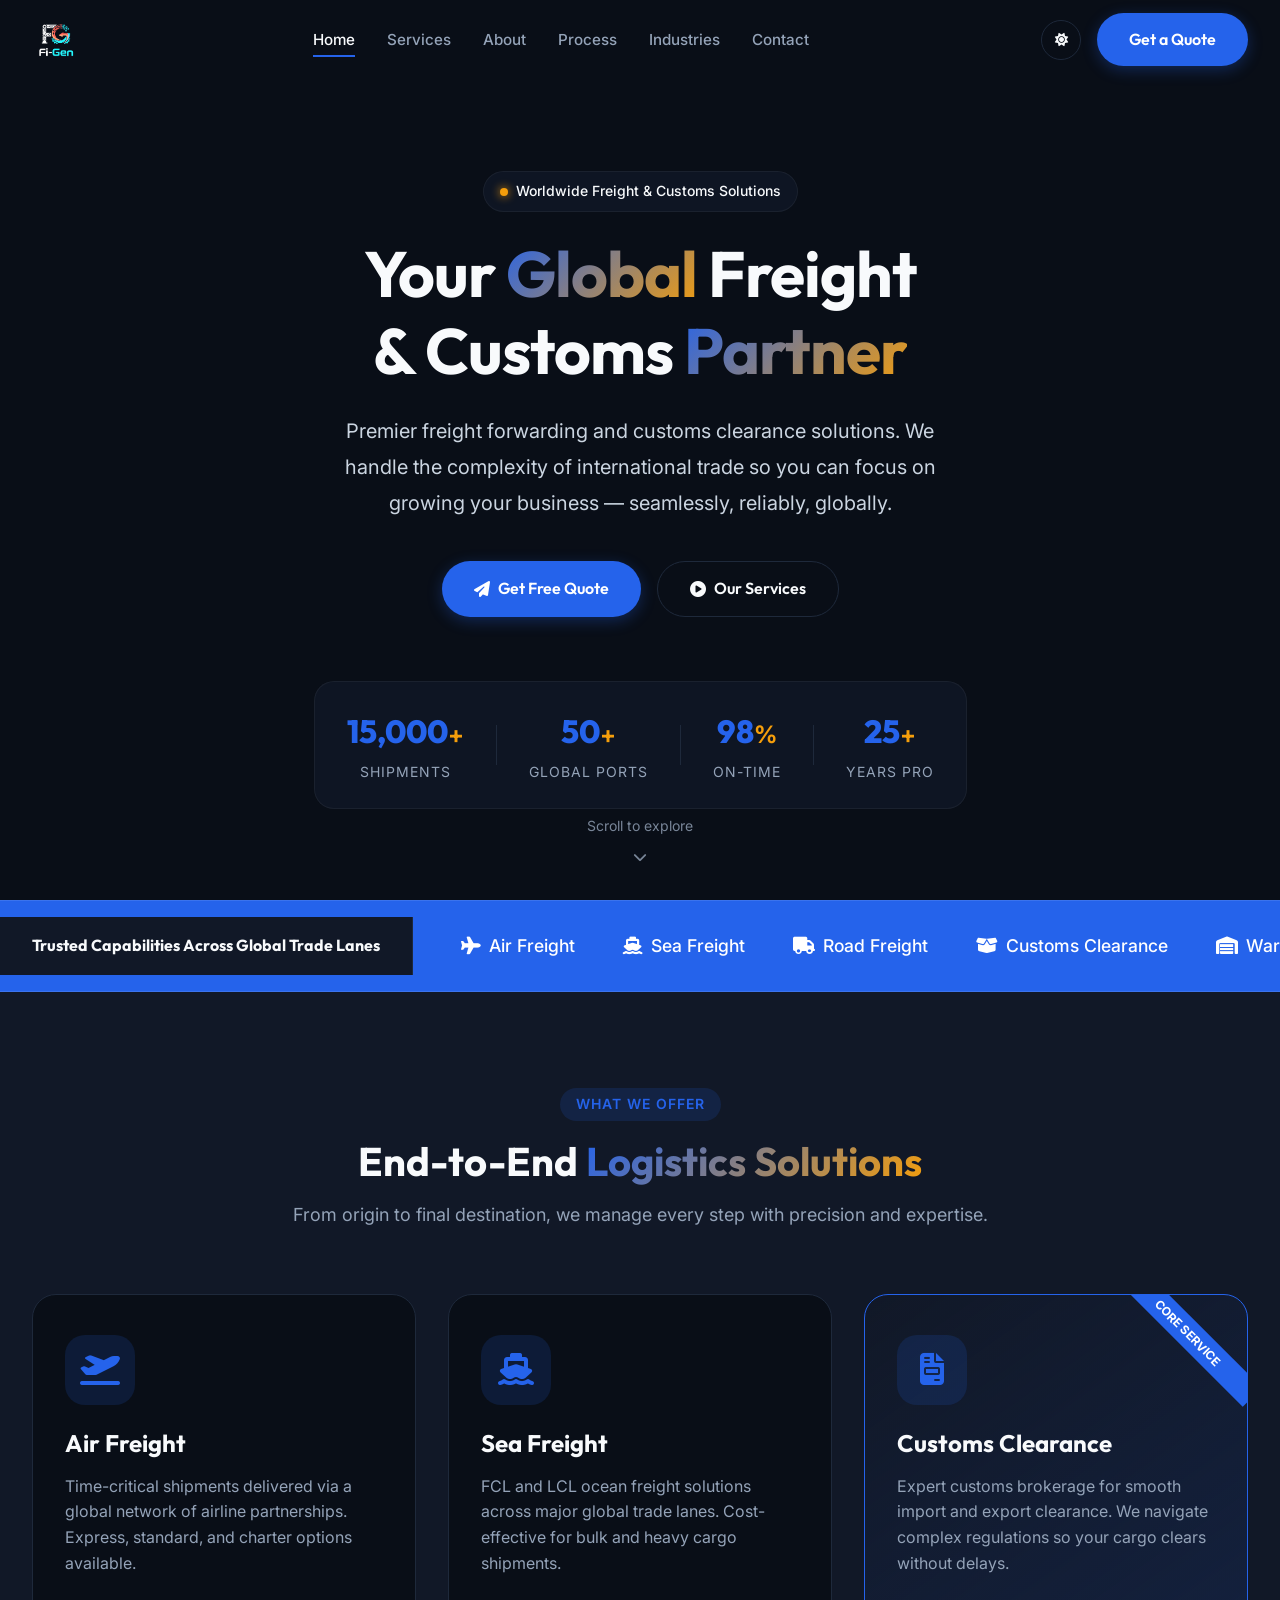
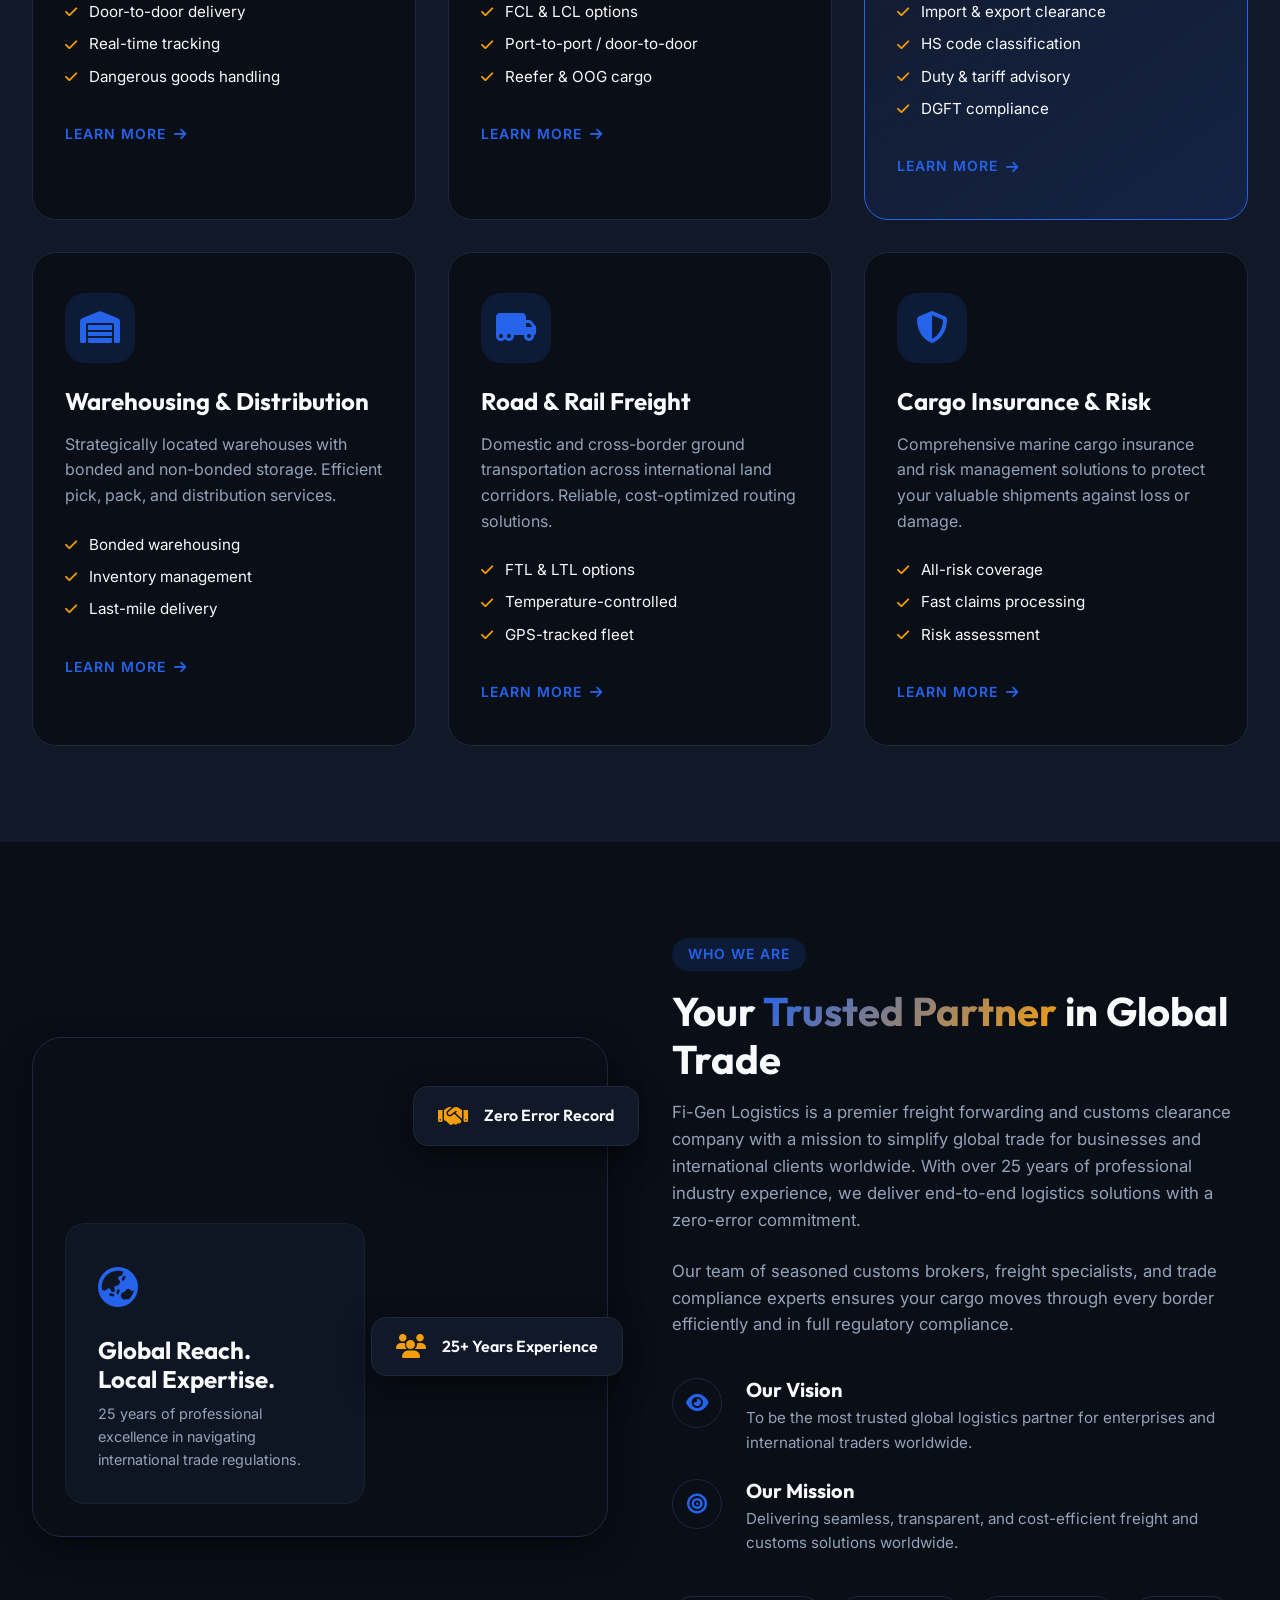
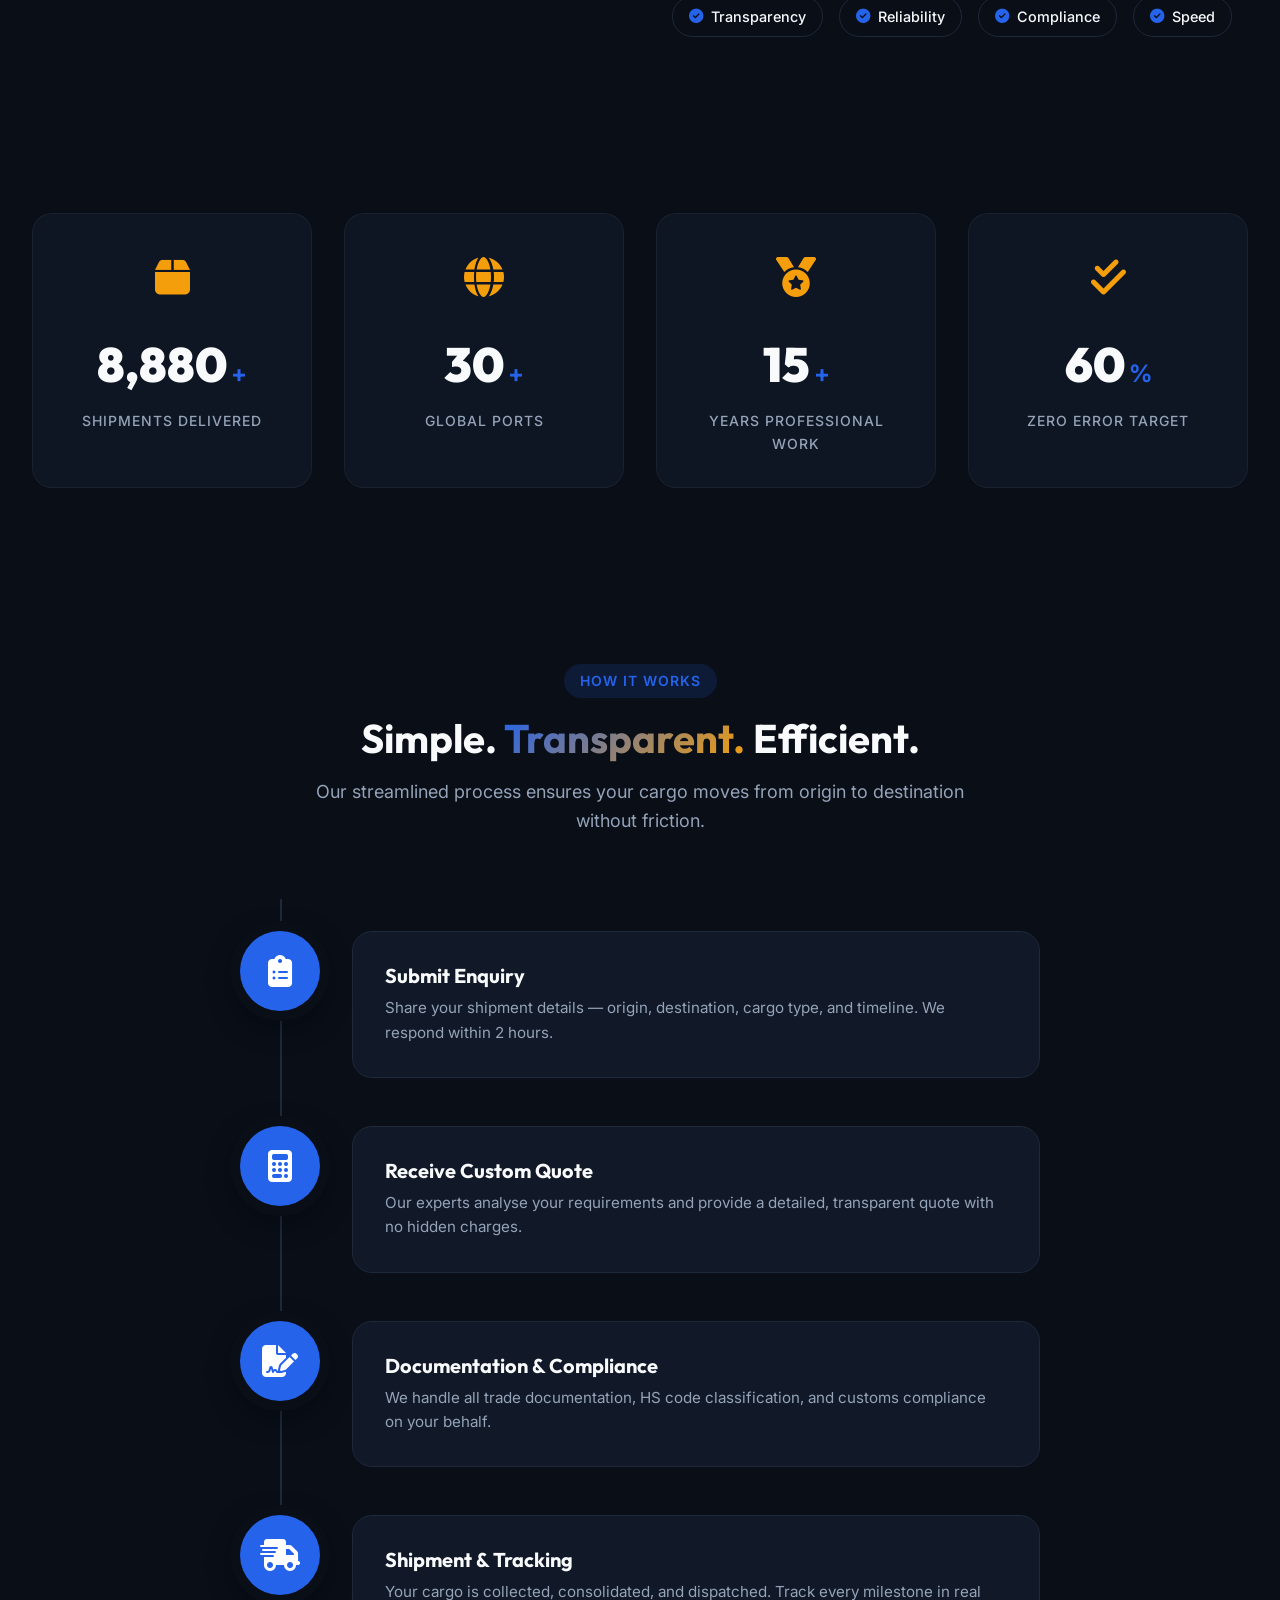
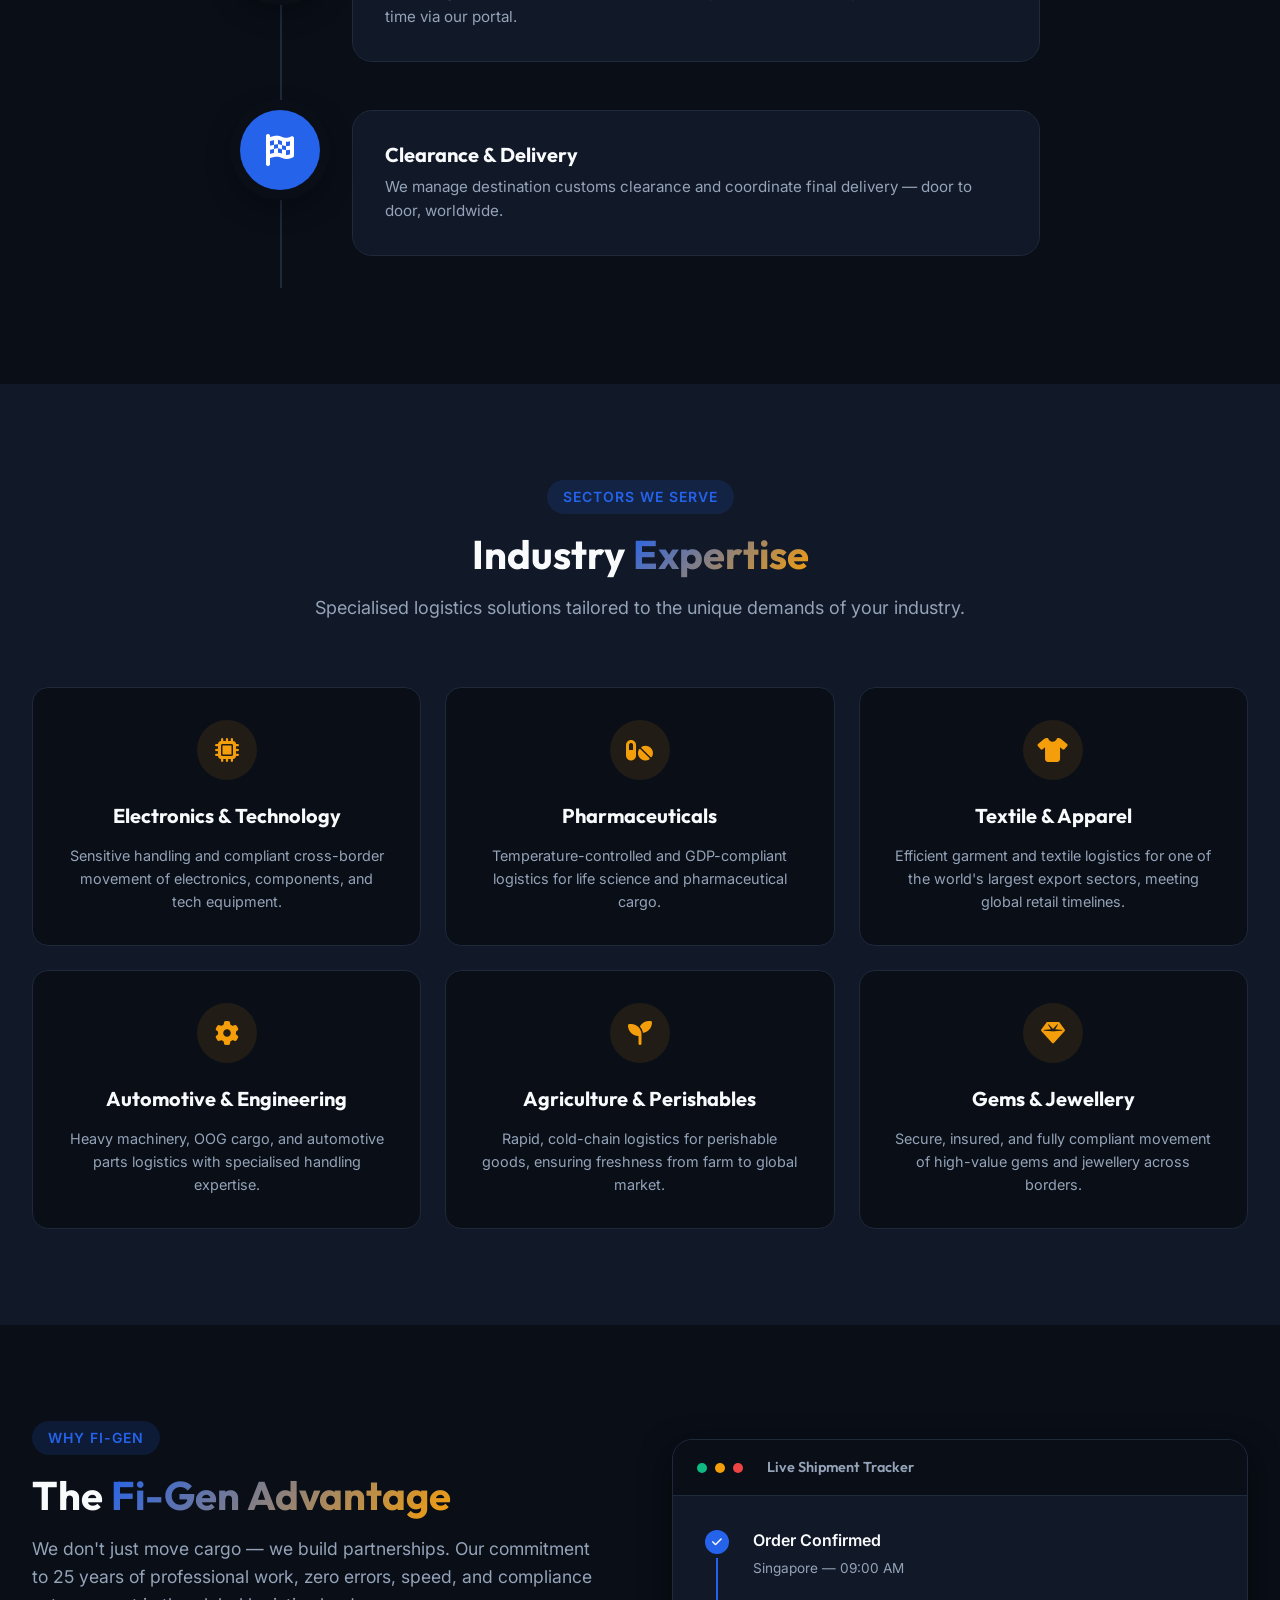
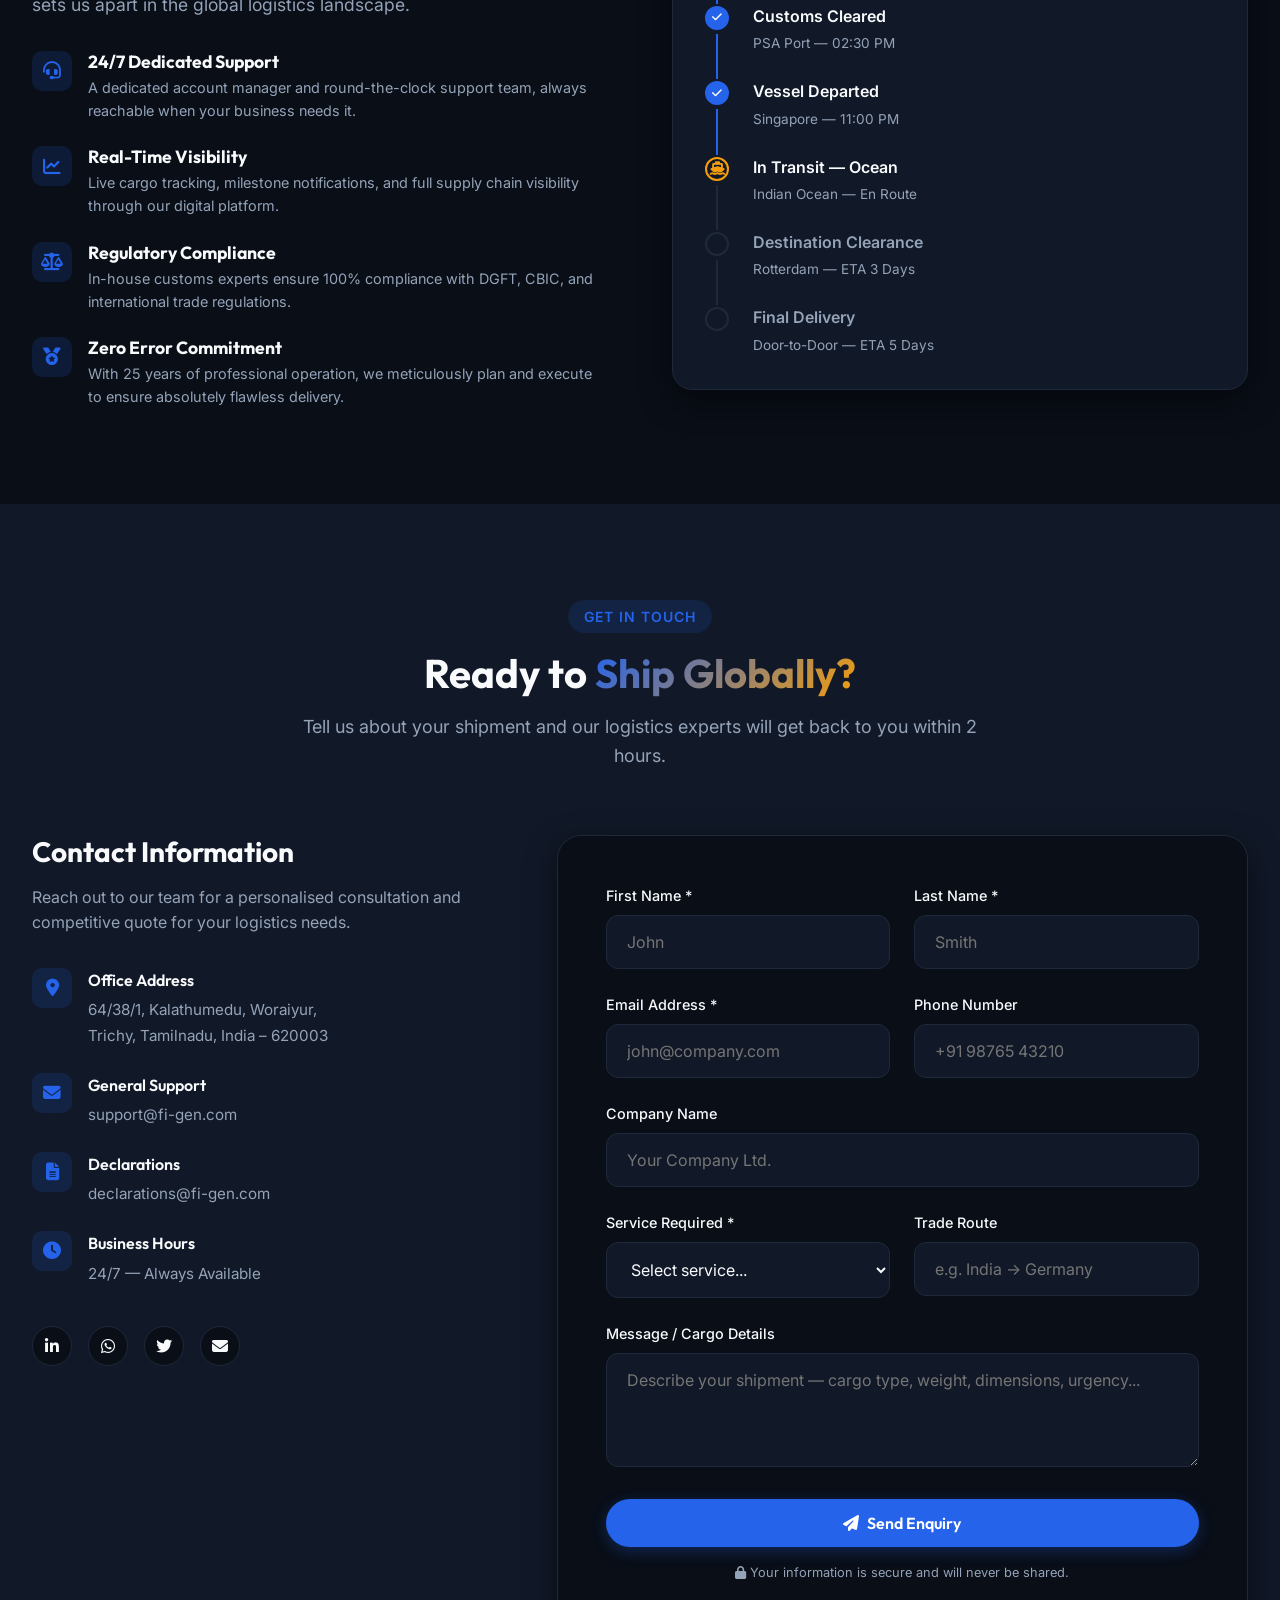
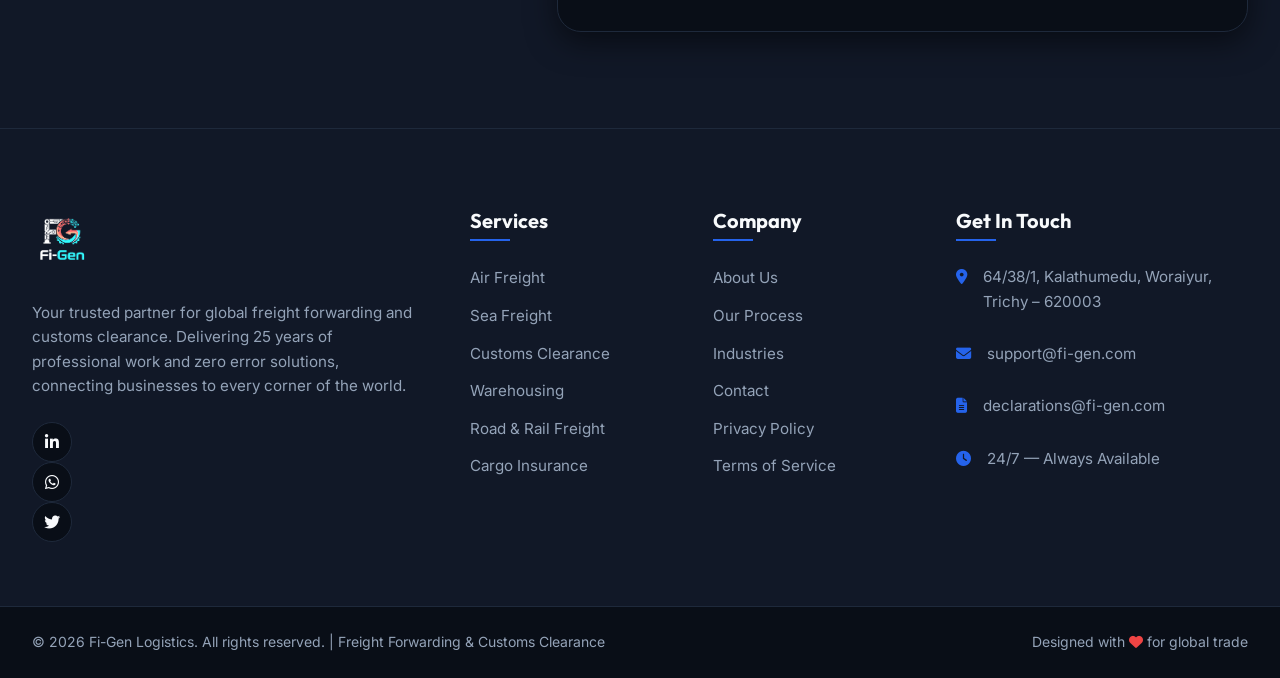
==== commit fa57f1b1: "Fix logo backgrounds and update images Updated logo images to remove white backgrounds in light and " ====
--- a/index.html
+++ b/index.html
@@ -150,7 +150,17 @@
     }
     .preloader-inner { text-align: center; }
     .preloader-logo { font-size: 2rem; font-family: var(--font-heading); font-weight: 800; display: flex; align-items: center; justify-content: center; margin-bottom: 1rem; }
-    .preloader-logo img { height: 80px; width: auto; object-fit: contain; background-color: #ffffff; padding: 10px 20px; border-radius: 12px; }
+    /* Preloader Logo Transparency Fix */
+    .preloader-logo img { 
+        height: 80px; width: auto; object-fit: contain; 
+        mix-blend-mode: multiply; /* Removes white background in light mode */
+    }
+    /* If dark theme, invert the colors so the black text turns white, and background remains transparent */
+    :root[data-theme="dark"] .preloader-logo img {
+        filter: invert(1) brightness(2);
+        mix-blend-mode: screen; /* Removes black background after invert */
+    }
+
     .preloader-bar { width: 200px; height: 4px; background: var(--border); border-radius: 4px; overflow: hidden; margin: 0 auto; }
     .preloader-fill { width: 0%; height: 100%; background: var(--primary); animation: loadBar 1.5s ease forwards; }
     @keyframes loadBar { to { width: 100%; } }
@@ -170,8 +180,23 @@
     .nav-container { display: flex; align-items: center; justify-content: space-between; height: 100%; max-width: var(--container-width); margin: 0 auto; padding: 0 2rem; }
     
     .nav-logo { display: flex; align-items: center; text-decoration: none; }
-    .nav-logo img { height: 48px; width: auto; object-fit: contain; background-color: #ffffff; padding: 4px 12px; border-radius: 8px; }
-    
+    
+    /* Logo Background Transparency Fix (No white box) */
+    .nav-logo img, .footer-brand .nav-logo img { 
+        height: 48px; width: auto; object-fit: contain; 
+        padding: 4px; /* Reduced padding since box is gone */
+        /* For Light Mode: Multiply removes the white background */
+        mix-blend-mode: multiply; 
+    }
+    .footer-brand .nav-logo img { height: 60px; }
+    
+    /* For Dark Mode: We invert the logo so black text turns white, and use screen blend mode to hide the background */
+    :root[data-theme="dark"] .nav-logo img,
+    :root[data-theme="dark"] .footer-brand .nav-logo img {
+        filter: invert(1) brightness(1.5); /* Invert colors to make text white */
+        mix-blend-mode: screen; /* Screen removes the dark background generated by the invert */
+    }
+
     .nav-links { display: flex; gap: 2rem; }
     .nav-link { font-weight: 500; font-size: 0.95rem; position: relative; padding: 0.5rem 0; color: var(--text-muted); }
     .nav-link:hover, .nav-link.active { color: var(--text-main); }
@@ -200,10 +225,10 @@
       position: absolute;
       inset: 0;
       z-index: 0;
-      /* High quality Unsplash logistics image: Cargo ship / containers */
+      /* High quality Unsplash logistics image: Cargo ship on the ocean */
       background-image: 
         linear-gradient(to right, var(--overlay-heavy) 0%, var(--overlay-medium) 100%),
-        url('https://images.unsplash.com/photo-1586528116311-ad8ed7c663c0?q=80&w=2070&auto=format&fit=crop');
+        url('https://images.unsplash.com/photo-1559297434-fae8a1916a79?q=80&w=2070&auto=format&fit=crop');
       background-size: cover;
       background-position: center;
       background-attachment: fixed;
@@ -262,8 +287,8 @@
     .about-grid { display: grid; grid-template-columns: 1fr 1fr; gap: 4rem; align-items: center; }
     .about-visual {
       position: relative; min-height: 500px; border-radius: 30px;
-      /* High quality Unsplash warehouse/logistics image */
-      background-image: url('https://images.unsplash.com/photo-1553413077-190dd305871c?q=80&w=1000&auto=format&fit=crop');
+      /* High quality Unsplash image: Container terminal overhead */
+      background-image: url('https://images.unsplash.com/photo-1494412574643-ff11b0a5c1c3?q=80&w=1000&auto=format&fit=crop');
       background-size: cover; background-position: center;
       box-shadow: var(--card-shadow); border: 1px solid var(--border);
     }
@@ -297,9 +322,10 @@
 
     .stats-band {
       padding: 5rem 0; position: relative;
+      /* High quality Unsplash image: Stacks of shipping containers */
       background-image: 
         linear-gradient(var(--overlay-heavy), var(--overlay-heavy)),
-        url('https://images.unsplash.com/photo-1616423640778-28d1b53229bd?q=80&w=2070&auto=format&fit=crop');
+        url('https://images.unsplash.com/photo-1577705998148-6da4f3963bc8?q=80&w=2070&auto=format&fit=crop');
       background-size: cover; background-position: center; background-attachment: fixed;
     }
     .stats-grid { display: grid; grid-template-columns: repeat(auto-fit, minmax(200px, 1fr)); gap: 2rem; text-align: center; }
@@ -387,7 +413,6 @@
     .footer { background: var(--bg-surface); border-top: 1px solid var(--border); padding-top: 5rem; }
     .footer-grid { display: grid; grid-template-columns: 2fr 1fr 1fr 1.5fr; gap: 3rem; margin-bottom: 4rem; }
     .footer-brand .nav-logo { display: inline-flex; }
-    .footer-brand .nav-logo img { height: 60px; width: auto; object-fit: contain; background-color: #ffffff; padding: 6px 16px; border-radius: 8px; }
     .footer-brand-desc { color: var(--text-muted); margin: 1.5rem 0; font-size: 0.95rem; }
     .footer-links-col h4 { font-size: 1.25rem; margin-bottom: 1.5rem; position: relative; padding-bottom: 0.5rem; }
     .footer-links-col h4::after { content: ''; position: absolute; left: 0; bottom: 0; width: 40px; height: 2px; background: var(--primary); }
@@ -903,7 +928,7 @@
     </div>
   </section>
 
-<section id="contact" class="section contact-section">
+  <section id="contact" class="section contact-section">
     <div class="container">
       <div class="section-header reveal-up">
         <div class="section-tag">Get In Touch</div>
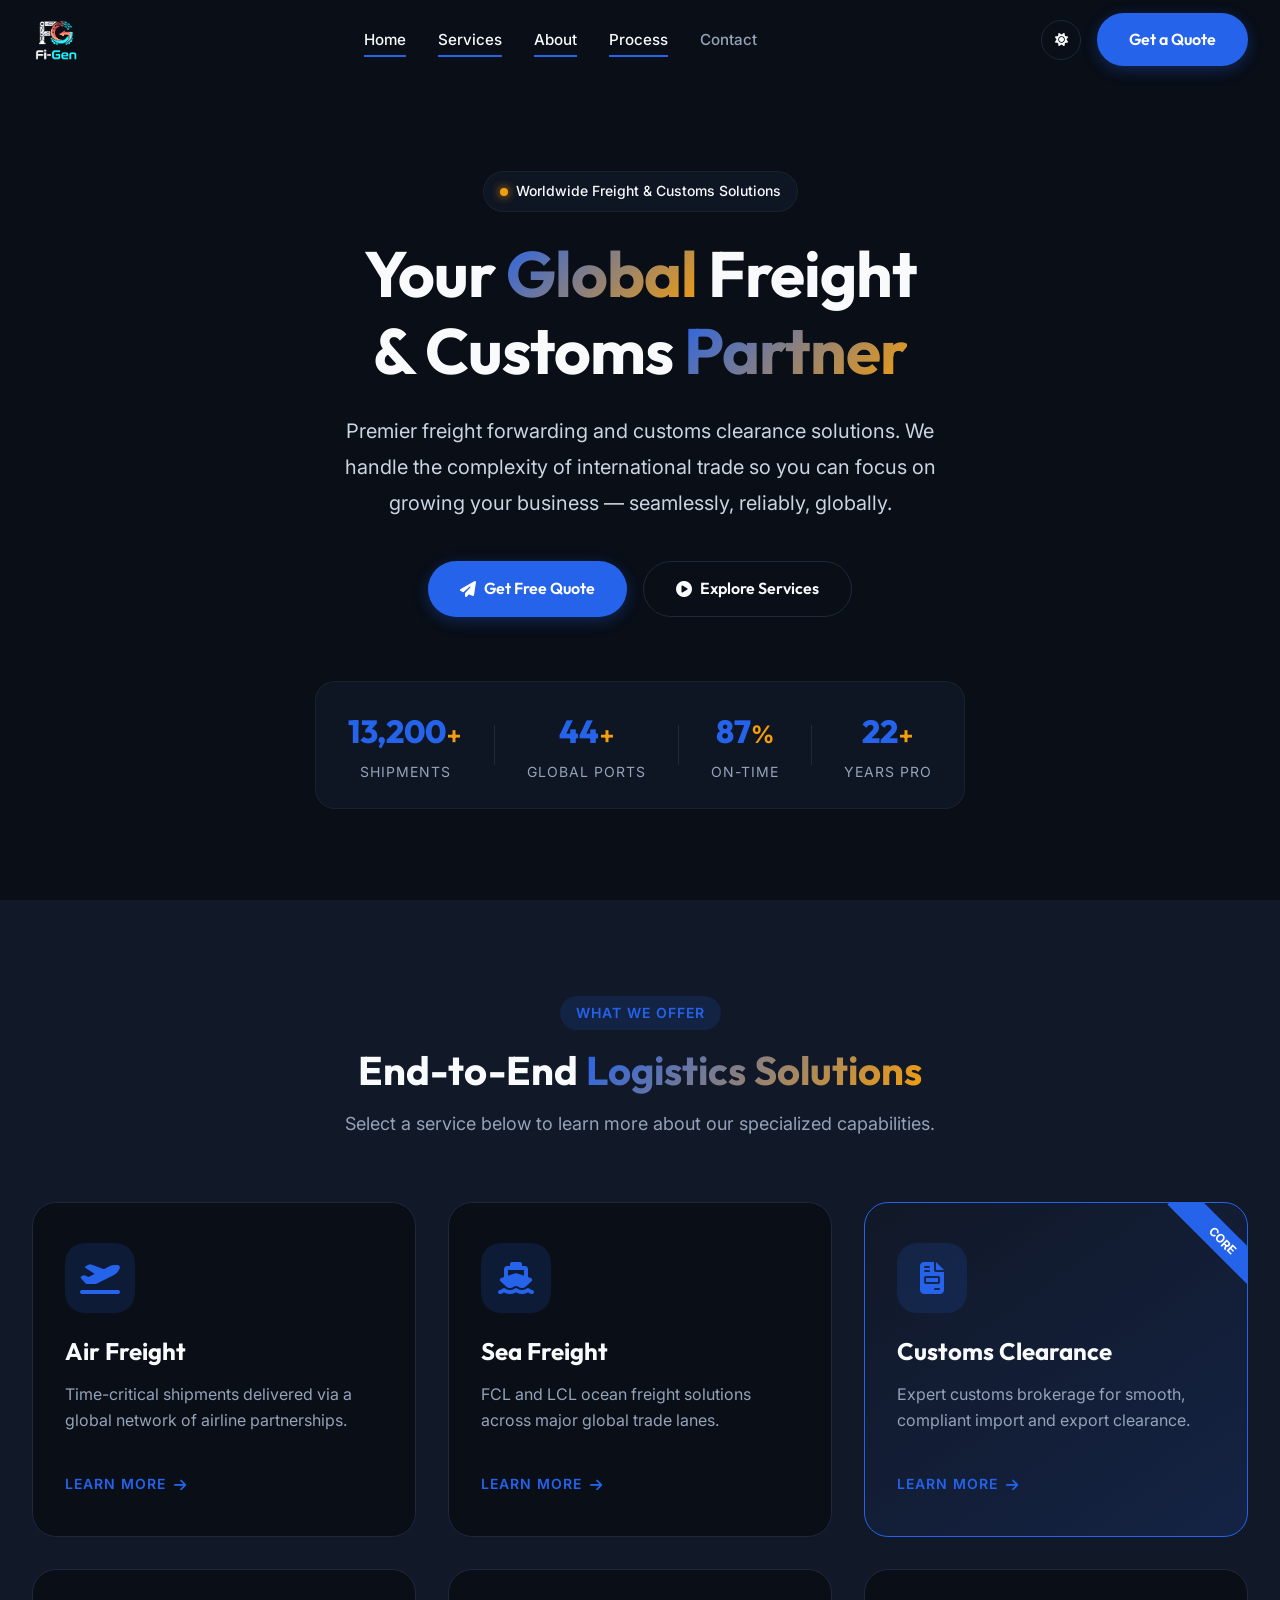
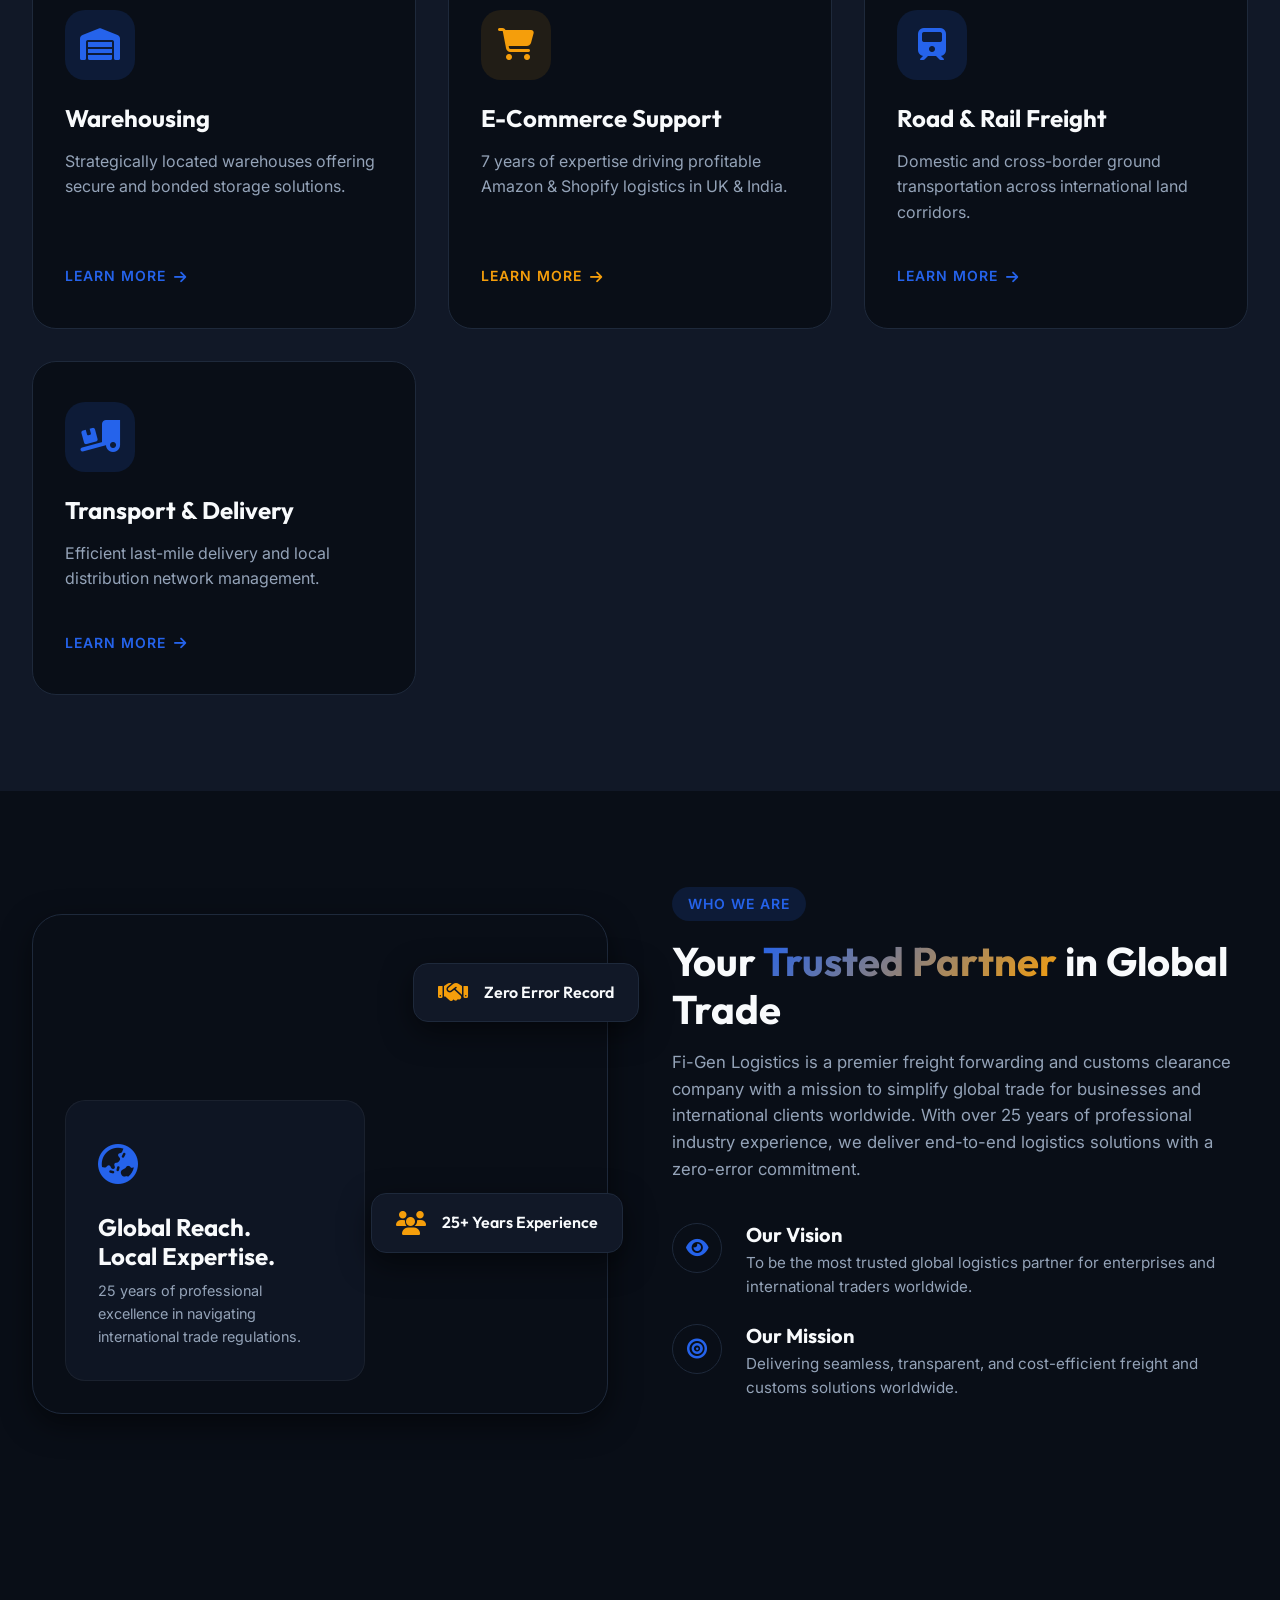
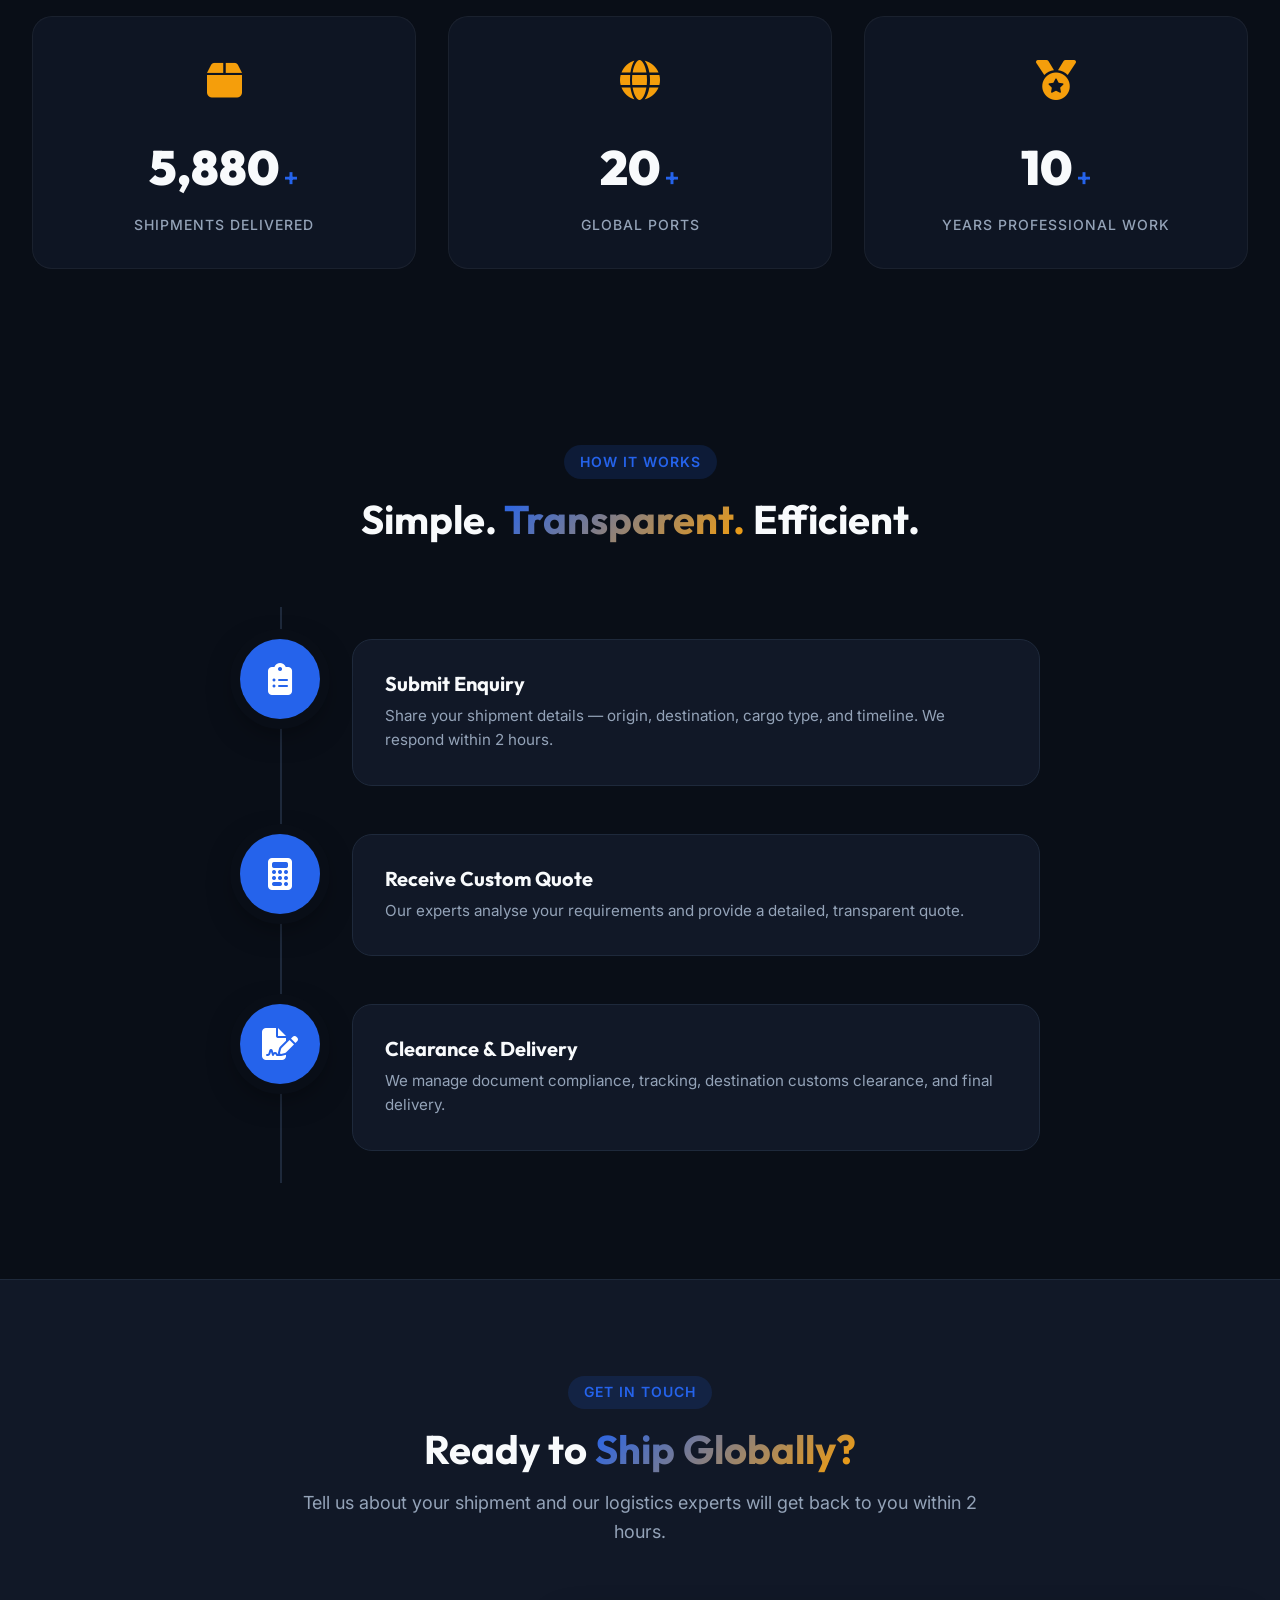
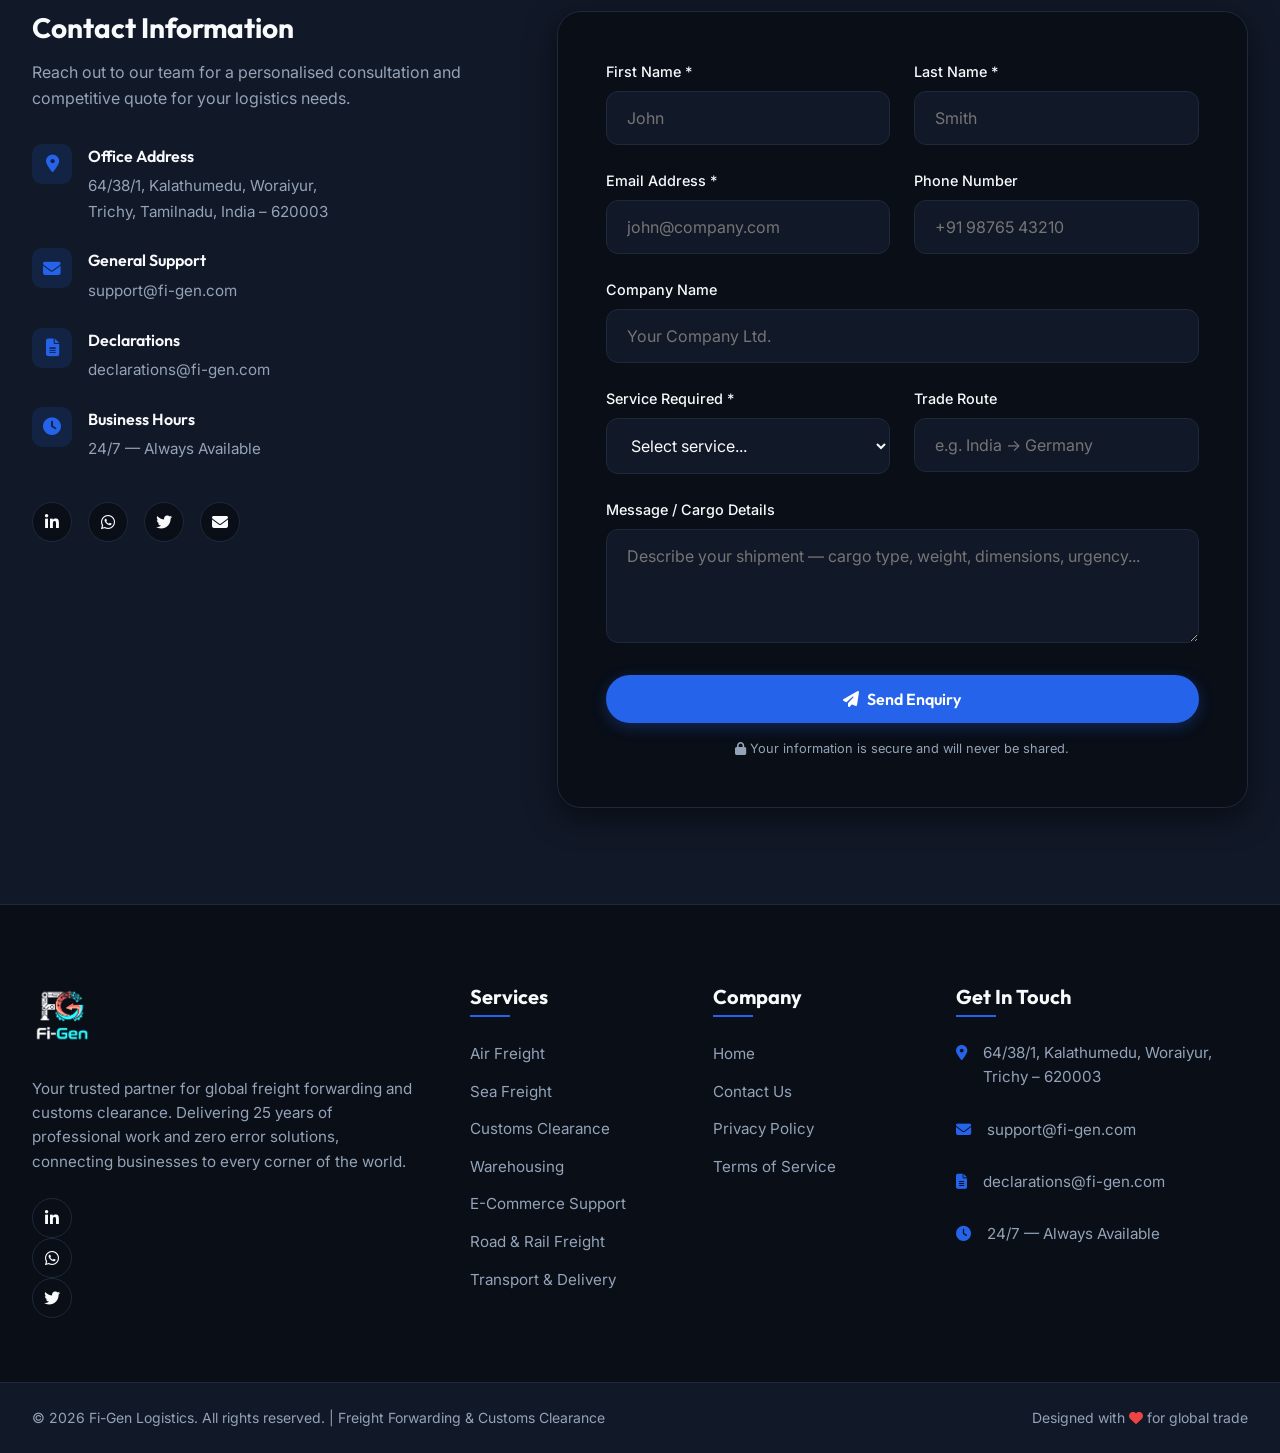
==== commit ae303a22: "Update index.html" ====
--- a/index.html
+++ b/index.html
@@ -77,6 +77,19 @@
       transition: background-color var(--transition-normal), color var(--transition-normal);
     }
 
+    /* SPA Page Routing Classes */
+    .page-view {
+      display: none; /* Hide all pages by default */
+      animation: fadeIn 0.5s ease-in-out;
+    }
+    .page-view.active {
+      display: block; /* Only show the active page */
+    }
+    @keyframes fadeIn {
+      from { opacity: 0; transform: translateY(10px); }
+      to { opacity: 1; transform: translateY(0); }
+    }
+
     h1, h2, h3, h4, h5, h6 { font-family: var(--font-heading); font-weight: 700; line-height: 1.2; }
     a { text-decoration: none; color: inherit; transition: color var(--transition-fast); }
     ul { list-style: none; }
@@ -150,17 +163,6 @@
     }
     .preloader-inner { text-align: center; }
     .preloader-logo { font-size: 2rem; font-family: var(--font-heading); font-weight: 800; display: flex; align-items: center; justify-content: center; margin-bottom: 1rem; }
-    /* Preloader Logo Transparency Fix */
-    .preloader-logo img { 
-        height: 80px; width: auto; object-fit: contain; 
-        mix-blend-mode: multiply; /* Removes white background in light mode */
-    }
-    /* If dark theme, invert the colors so the black text turns white, and background remains transparent */
-    :root[data-theme="dark"] .preloader-logo img {
-        filter: invert(1) brightness(2);
-        mix-blend-mode: screen; /* Removes black background after invert */
-    }
-
     .preloader-bar { width: 200px; height: 4px; background: var(--border); border-radius: 4px; overflow: hidden; margin: 0 auto; }
     .preloader-fill { width: 0%; height: 100%; background: var(--primary); animation: loadBar 1.5s ease forwards; }
     @keyframes loadBar { to { width: 100%; } }
@@ -181,24 +183,32 @@
     
     .nav-logo { display: flex; align-items: center; text-decoration: none; }
     
-    /* Logo Background Transparency Fix (No white box) */
-    .nav-logo img, .footer-brand .nav-logo img { 
-        height: 48px; width: auto; object-fit: contain; 
-        padding: 4px; /* Reduced padding since box is gone */
-        /* For Light Mode: Multiply removes the white background */
-        mix-blend-mode: multiply; 
+    /* 
+      TRANSPARENT LOGO FIX 
+      Removes the solid white background generated by the original PNG image 
+    */
+    .nav-logo img, .footer-brand .nav-logo img, .preloader-logo img { 
+      height: 48px; width: auto; object-fit: contain; 
     }
     .footer-brand .nav-logo img { height: 60px; }
-    
-    /* For Dark Mode: We invert the logo so black text turns white, and use screen blend mode to hide the background */
+    .preloader-logo img { height: 80px; }
+
+    /* For Light Mode: Multiply blends the white background perfectly into the page */
+    :root[data-theme="light"] .nav-logo img,
+    :root[data-theme="light"] .footer-brand .nav-logo img,
+    :root[data-theme="light"] .preloader-logo img {
+      mix-blend-mode: multiply;
+    }
+    /* For Dark Mode: We invert the logo colors to make text readable, then use screen to hide the background */
     :root[data-theme="dark"] .nav-logo img,
-    :root[data-theme="dark"] .footer-brand .nav-logo img {
-        filter: invert(1) brightness(1.5); /* Invert colors to make text white */
-        mix-blend-mode: screen; /* Screen removes the dark background generated by the invert */
+    :root[data-theme="dark"] .footer-brand .nav-logo img,
+    :root[data-theme="dark"] .preloader-logo img {
+      filter: invert(1) brightness(1.5);
+      mix-blend-mode: screen;
     }
 
     .nav-links { display: flex; gap: 2rem; }
-    .nav-link { font-weight: 500; font-size: 0.95rem; position: relative; padding: 0.5rem 0; color: var(--text-muted); }
+    .nav-link { font-weight: 500; font-size: 0.95rem; position: relative; padding: 0.5rem 0; color: var(--text-muted); cursor: pointer; }
     .nav-link:hover, .nav-link.active { color: var(--text-main); }
     .nav-link::after { content: ''; position: absolute; bottom: 0; left: 0; width: 0%; height: 2px; background: var(--primary); transition: width var(--transition-normal); }
     .nav-link:hover::after, .nav-link.active::after { width: 100%; }
@@ -225,7 +235,7 @@
       position: absolute;
       inset: 0;
       z-index: 0;
-      /* High quality Unsplash logistics image: Cargo ship on the ocean */
+      /* Massive cargo ship on the ocean */
       background-image: 
         linear-gradient(to right, var(--overlay-heavy) 0%, var(--overlay-medium) 100%),
         url('https://images.unsplash.com/photo-1559297434-fae8a1916a79?q=80&w=2070&auto=format&fit=crop');
@@ -267,27 +277,56 @@
     .services-grid { display: grid; grid-template-columns: repeat(auto-fit, minmax(350px, 1fr)); gap: 2rem; }
     .service-card {
       background: var(--bg-base); padding: 2.5rem 2rem; border-radius: 24px; border: 1px solid var(--border);
-      transition: all var(--transition-normal); position: relative; overflow: hidden;
+      transition: all var(--transition-normal); position: relative; overflow: hidden; display: flex; flex-direction: column;
     }
     .service-card:hover { transform: translateY(-10px); box-shadow: var(--card-shadow); border-color: var(--primary); }
     .service-icon-wrap { width: 70px; height: 70px; border-radius: 20px; background: var(--primary-light); display: flex; align-items: center; justify-content: center; margin-bottom: 1.5rem; color: var(--primary); font-size: 2rem; transition: all var(--transition-normal); }
     .service-card:hover .service-icon-wrap { background: var(--primary); color: #fff; }
     .service-title { font-size: 1.5rem; margin-bottom: 1rem; }
-    .service-desc { color: var(--text-muted); margin-bottom: 1.5rem; }
-    .service-features { margin-bottom: 2rem; }
-    .service-features li { display: flex; align-items: center; gap: 0.75rem; margin-bottom: 0.5rem; color: var(--text-main); font-size: 0.95rem; }
-    .service-features i { color: var(--accent); font-size: 0.875rem; }
-    .service-link { display: inline-flex; align-items: center; gap: 0.5rem; font-weight: 600; color: var(--primary); text-transform: uppercase; font-size: 0.875rem; letter-spacing: 1px; }
+    .service-desc { color: var(--text-muted); margin-bottom: 1.5rem; flex-grow: 1; }
+    .service-link { display: inline-flex; align-items: center; gap: 0.5rem; font-weight: 600; color: var(--primary); text-transform: uppercase; font-size: 0.875rem; letter-spacing: 1px; margin-top: 1rem; }
     .service-link i { transition: transform var(--transition-fast); }
     .service-card:hover .service-link i { transform: translateX(5px); }
     
     .card-featured { background: linear-gradient(145deg, var(--bg-surface), var(--primary-light)); border-color: var(--primary); }
-    .featured-badge { position: absolute; top: 1.5rem; right: -2rem; background: var(--primary); color: #fff; font-size: 0.75rem; font-weight: 700; text-transform: uppercase; padding: 0.25rem 3rem; transform: rotate(45deg); }
+    .featured-badge { position: absolute; top: 1.5rem; right: -2.5rem; background: var(--primary); color: #fff; font-size: 0.75rem; font-weight: 700; text-transform: uppercase; padding: 0.25rem 3rem; transform: rotate(45deg); }
+
+    .service-page-hero {
+      position: relative;
+      padding: 8rem 0 4rem;
+      background-size: cover;
+      background-position: center;
+      background-attachment: fixed;
+      color: #fff;
+      text-align: center;
+      border-bottom: 1px solid var(--border);
+    }
+    .service-page-hero::before {
+      content: ''; position: absolute; inset: 0;
+      background: linear-gradient(to bottom, rgba(9, 14, 23, 0.9), rgba(9, 14, 23, 0.7));
+    }
+    .service-page-hero .container { position: relative; z-index: 2; max-width: 800px; }
+    .sp-title { font-size: clamp(2.5rem, 4vw, 3.5rem); margin-bottom: 1rem; }
+    .sp-subtitle { font-size: 1.1rem; color: #cbd5e1; margin-bottom: 2rem; }
+    
+    .sp-content-grid { display: grid; grid-template-columns: 1fr 1fr; gap: 4rem; align-items: center; margin-top: 2rem; }
+    .sp-text h3 { font-size: 1.8rem; margin-bottom: 1rem; color: var(--text-main); }
+    .sp-text p { color: var(--text-muted); margin-bottom: 1.5rem; font-size: 1.05rem; }
+    .sp-features { display: flex; flex-direction: column; gap: 1rem; margin-top: 2rem; }
+    .sp-feature { display: flex; align-items: center; gap: 1rem; background: var(--bg-surface); padding: 1rem 1.5rem; border-radius: 12px; border: 1px solid var(--border); }
+    .sp-feature i { color: var(--accent); font-size: 1.25rem; }
+    .sp-feature span { font-weight: 500; }
+    
+    .sp-image { border-radius: 24px; overflow: hidden; box-shadow: var(--card-shadow); border: 1px solid var(--border); height: 100%; min-height: 400px; }
+    .sp-image img { width: 100%; height: 100%; object-fit: cover; }
+    
+    .sp-back-link { display: inline-flex; align-items: center; gap: 0.5rem; color: var(--text-muted); font-weight: 500; margin-bottom: 2rem; transition: color var(--transition-fast); }
+    .sp-back-link:hover { color: var(--primary); }
 
     .about-grid { display: grid; grid-template-columns: 1fr 1fr; gap: 4rem; align-items: center; }
     .about-visual {
       position: relative; min-height: 500px; border-radius: 30px;
-      /* High quality Unsplash image: Container terminal overhead */
+      /* Aerial container terminal */
       background-image: url('https://images.unsplash.com/photo-1494412574643-ff11b0a5c1c3?q=80&w=1000&auto=format&fit=crop');
       background-size: cover; background-position: center;
       box-shadow: var(--card-shadow); border: 1px solid var(--border);
@@ -316,13 +355,10 @@
     .pillar-icon { width: 50px; height: 50px; flex-shrink: 0; background: var(--bg-base); border: 1px solid var(--border); border-radius: 50%; display: flex; align-items: center; justify-content: center; color: var(--primary); font-size: 1.25rem; }
     .pillar h4 { font-size: 1.25rem; margin-bottom: 0.25rem; }
     .pillar p { color: var(--text-muted); font-size: 0.95rem; }
-    .about-values { display: flex; flex-wrap: wrap; gap: 1rem; }
-    .value-tag { display: flex; align-items: center; gap: 0.5rem; padding: 0.5rem 1rem; background: var(--bg-base); border: 1px solid var(--border); border-radius: 50px; font-weight: 500; font-size: 0.9rem; }
-    .value-tag i { color: var(--primary); }
 
     .stats-band {
       padding: 5rem 0; position: relative;
-      /* High quality Unsplash image: Stacks of shipping containers */
+      /* Stacks of shipping containers */
       background-image: 
         linear-gradient(var(--overlay-heavy), var(--overlay-heavy)),
         url('https://images.unsplash.com/photo-1577705998148-6da4f3963bc8?q=80&w=2070&auto=format&fit=crop');
@@ -347,45 +383,7 @@
     .step-content h3 { font-size: 1.25rem; margin-bottom: 0.5rem; }
     .step-content p { color: var(--text-muted); font-size: 0.95rem; }
 
-    .industries-section { background: var(--bg-surface); }
-    .industries-grid { display: grid; grid-template-columns: repeat(auto-fit, minmax(300px, 1fr)); gap: 1.5rem; }
-    .industry-card { background: var(--bg-base); padding: 2rem; border-radius: 16px; border: 1px solid var(--border); text-align: center; transition: all var(--transition-normal); }
-    .industry-card:hover { border-color: var(--accent); transform: translateY(-5px); box-shadow: var(--card-shadow); }
-    .industry-icon { width: 60px; height: 60px; margin: 0 auto 1.5rem; background: rgba(245, 158, 11, 0.1); color: var(--accent); border-radius: 50%; display: flex; align-items: center; justify-content: center; font-size: 1.5rem; transition: all var(--transition-normal); }
-    .industry-card:hover .industry-icon { background: var(--accent); color: #fff; }
-    .industry-card h4 { font-size: 1.25rem; margin-bottom: 1rem; }
-    .industry-card p { color: var(--text-muted); font-size: 0.9rem; }
-
-    .why-section { background: var(--bg-base); }
-    .why-grid { display: grid; grid-template-columns: 1fr 1fr; gap: 4rem; align-items: center; }
-    .why-text { margin-bottom: 2rem; color: var(--text-muted); font-size: 1.1rem; }
-    .why-list { display: flex; flex-direction: column; gap: 1.5rem; }
-    .why-item { display: flex; gap: 1rem; }
-    .why-item-icon { width: 40px; height: 40px; flex-shrink: 0; background: var(--primary-light); color: var(--primary); border-radius: 10px; display: flex; align-items: center; justify-content: center; font-size: 1.1rem; }
-    .why-item h4 { font-size: 1.1rem; margin-bottom: 0.25rem; }
-    .why-item p { color: var(--text-muted); font-size: 0.9rem; }
-    
-    .why-feature-card { background: var(--bg-surface); border-radius: 20px; border: 1px solid var(--border); overflow: hidden; box-shadow: var(--card-shadow); }
-    .wfc-header { background: var(--bg-base); padding: 1rem 1.5rem; border-bottom: 1px solid var(--border); display: flex; align-items: center; gap: 0.5rem; }
-    .wfc-dot { width: 10px; height: 10px; border-radius: 50%; }
-    .wfc-dot.green { background: #10b981; } .wfc-dot.orange { background: #f59e0b; } .wfc-dot.red { background: #ef4444; }
-    .wfc-title { margin-left: 1rem; font-family: var(--font-heading); font-weight: 600; font-size: 0.9rem; color: var(--text-muted); }
-    .wfc-body { padding: 2rem; display: flex; flex-direction: column; gap: 1.5rem; }
-    
-    .track-item { display: flex; gap: 1.5rem; position: relative; }
-    .track-item:not(:last-child)::after { content: ''; position: absolute; left: 11px; top: 30px; bottom: -1.5rem; width: 2px; background: var(--border); z-index: 1; }
-    .track-item.active:not(:last-child)::after { background: var(--primary); }
-    .track-icon { width: 24px; height: 24px; flex-shrink: 0; border-radius: 50%; background: var(--bg-surface); border: 2px solid var(--border); display: flex; align-items: center; justify-content: center; font-size: 0.7rem; color: var(--border); position: relative; z-index: 2; margin-top: 2px; }
-    .track-item.active .track-icon { background: var(--primary); border-color: var(--primary); color: #fff; }
-    .track-item.current .track-icon { background: var(--bg-surface); border-color: var(--accent); color: var(--accent); font-size: 0.85rem; }
-    .pulse-icon { box-shadow: 0 0 0 0 rgba(245, 158, 11, 0.4); animation: pulse-track 2s infinite; }
-    @keyframes pulse-track { 0% { transform: scale(0.95); box-shadow: 0 0 0 0 rgba(245, 158, 11, 0.7); } 70% { transform: scale(1.1); box-shadow: 0 0 0 10px rgba(245, 158, 11, 0); } 100% { transform: scale(0.95); box-shadow: 0 0 0 0 rgba(245, 158, 11, 0); } }
-    .track-info { display: flex; flex-direction: column; }
-    .track-label { font-weight: 600; font-size: 1rem; color: var(--text-main); }
-    .track-item.pending .track-label { color: var(--text-muted); }
-    .track-time { font-size: 0.85rem; color: var(--text-muted); margin-top: 0.25rem; }
-
-    .contact-section { background: var(--bg-surface); }
+    .contact-section { background: var(--bg-surface); border-top: 1px solid var(--border); }
     .contact-grid { display: grid; grid-template-columns: 1fr 1.5fr; gap: 4rem; }
     .contact-info h3 { font-size: 1.75rem; margin-bottom: 1rem; }
     .contact-info p { color: var(--text-muted); margin-bottom: 2rem; }
@@ -398,7 +396,7 @@
     .social-link { width: 40px; height: 40px; border-radius: 50%; background: var(--bg-base); border: 1px solid var(--border); display: flex; align-items: center; justify-content: center; color: var(--text-main); transition: all var(--transition-fast); }
     .social-link:hover { background: var(--primary); color: #fff; border-color: var(--primary); transform: translateY(-3px); }
     
-    .contact-form-wrap { background: var(--bg-base); padding: 3rem; border-radius: 24px; border: 1px solid var(--border); box-shadow: var(--card-shadow); position: relative; overflow: hidden; }
+    .contact-form-wrap { background: var(--bg-base); padding: 3rem; border-radius: 24px; border: 1px solid var(--border); box-shadow: var(--card-shadow); position: relative; }
     .form-row { display: grid; grid-template-columns: 1fr 1fr; gap: 1.5rem; }
     .form-group { margin-bottom: 1.5rem; }
     .form-group label { display: block; font-weight: 500; margin-bottom: 0.5rem; font-size: 0.9rem; color: var(--text-main); }
@@ -406,11 +404,7 @@
     .form-group input:focus, .form-group select:focus, .form-group textarea:focus { border-color: var(--primary); box-shadow: 0 0 0 4px var(--primary-light); }
     .form-note { font-size: 0.8rem; color: var(--text-muted); text-align: center; margin-top: 1rem; }
     
-    .form-success { position: absolute; inset: 0; background: var(--bg-base); display: flex; flex-direction: column; align-items: center; justify-content: center; text-align: center; padding: 3rem; opacity: 0; visibility: hidden; transition: all var(--transition-normal); z-index: 10; }
-    .form-success.show { opacity: 1; visibility: visible; }
-    .success-icon { font-size: 4rem; color: #10b981; margin-bottom: 1.5rem; }
-    
-    .footer { background: var(--bg-surface); border-top: 1px solid var(--border); padding-top: 5rem; }
+    .footer { background: var(--bg-base); border-top: 1px solid var(--border); padding-top: 5rem; }
     .footer-grid { display: grid; grid-template-columns: 2fr 1fr 1fr 1.5fr; gap: 3rem; margin-bottom: 4rem; }
     .footer-brand .nav-logo { display: inline-flex; }
     .footer-brand-desc { color: var(--text-muted); margin: 1.5rem 0; font-size: 0.95rem; }
@@ -422,7 +416,7 @@
     .footer-contact-list li { display: flex; gap: 1rem; color: var(--text-muted); font-size: 0.95rem; margin-bottom: 1rem; align-items: flex-start; }
     .footer-contact-list i { color: var(--primary); margin-top: 4px; }
     
-    .footer-bottom { padding: 1.5rem 0; border-top: 1px solid var(--border); background: var(--bg-base); }
+    .footer-bottom { padding: 1.5rem 0; border-top: 1px solid var(--border); background: var(--bg-surface); }
     .footer-bottom .container { display: flex; justify-content: space-between; align-items: center; flex-wrap: wrap; gap: 1rem; font-size: 0.875rem; color: var(--text-muted); }
     .footer-copy-right i { color: #ef4444; }
 
@@ -438,12 +432,11 @@
     .reveal-right.active { opacity: 1; transform: translateX(0); }
 
     @media (max-width: 1024px) {
-      .about-grid, .why-grid, .contact-grid { grid-template-columns: 1fr; gap: 3rem; }
+      .about-grid, .sp-content-grid, .contact-grid { grid-template-columns: 1fr; gap: 3rem; }
       .footer-grid { grid-template-columns: 1fr 1fr; }
-      .about-visual { min-height: 400px; }
+      .about-visual, .sp-image { min-height: 400px; }
       .about-card-main { bottom: -2rem; left: 50%; transform: translateX(-50%); width: 90%; text-align: center; }
       .card-f1, .card-f2 { display: none; }
-      .why-visual { order: -1; }
     }
 
     @media (max-width: 768px) {
@@ -459,7 +452,6 @@
       .form-row { grid-template-columns: 1fr; gap: 0; }
       .contact-form-wrap { padding: 2rem; }
       
-      /* Mobile Menu Active State */
       .nav-links.active {
         display: flex; flex-direction: column; position: absolute; top: var(--header-height); left: 0; width: 100%; background: var(--bg-surface); padding: 2rem; border-bottom: 1px solid var(--border); box-shadow: 0 10px 20px rgba(0,0,0,0.1);
       }
@@ -486,19 +478,18 @@
         <img src="logo.png" alt="Fi-Gen Logo" />
       </a>
       <ul class="nav-links" id="navLinks">
-        <li><a href="#home" class="nav-link active">Home</a></li>
-        <li><a href="#services" class="nav-link">Services</a></li>
-        <li><a href="#about" class="nav-link">About</a></li>
-        <li><a href="#process" class="nav-link">Process</a></li>
-        <li><a href="#industries" class="nav-link">Industries</a></li>
-        <li><a href="#contact" class="nav-link">Contact</a></li>
+        <li><a href="#home" class="nav-link active" data-target="home">Home</a></li>
+        <li><a href="#home" class="nav-link" data-target="home" onclick="setTimeout(()=>document.getElementById('services').scrollIntoView(), 100)">Services</a></li>
+        <li><a href="#home" class="nav-link" data-target="home" onclick="setTimeout(()=>document.getElementById('about').scrollIntoView(), 100)">About</a></li>
+        <li><a href="#home" class="nav-link" data-target="home" onclick="setTimeout(()=>document.getElementById('process').scrollIntoView(), 100)">Process</a></li>
+        <li><a href="#contact-footer" class="nav-link">Contact</a></li>
       </ul>
       <div class="nav-actions">
         <button id="themeToggle" class="theme-toggle" aria-label="Toggle theme">
           <span class="theme-icon sun"><i class="fas fa-sun"></i></span>
           <span class="theme-icon moon"><i class="fas fa-moon"></i></span>
         </button>
-        <a href="#contact" class="btn btn-primary nav-cta">Get a Quote</a>
+        <a href="#contact-footer" class="btn btn-primary nav-cta">Get a Quote</a>
         <button class="hamburger" id="hamburger" aria-label="Menu">
           <span></span><span></span><span></span>
         </button>
@@ -506,429 +497,431 @@
     </div>
   </nav>
 
-  <section id="home" class="hero">
-    <div class="hero-bg"></div>
-    <div class="hero-container">
-      <div class="hero-badge reveal-up">
-        <span class="badge-dot"></span>
-        <span>Worldwide Freight &amp; Customs Solutions</span>
-      </div>
-      <h1 class="hero-title reveal-up">
-        Your <span class="gradient-text">Global</span> Freight<br />
-        &amp; Customs <span class="gradient-text">Partner</span>
-      </h1>
-      <p class="hero-subtitle reveal-up">
-        Premier freight forwarding and customs clearance solutions. We handle the complexity of international trade so you can focus on growing your business &mdash; seamlessly, reliably, globally.
-      </p>
-      <div class="hero-actions reveal-up">
-        <a href="#contact" class="btn btn-primary btn-lg"><i class="fas fa-paper-plane"></i> Get Free Quote</a>
-        <a href="#services" class="btn btn-ghost btn-lg"><i class="fas fa-play-circle"></i> Our Services</a>
-      </div>
-      <div class="hero-stats reveal-up">
-        <div class="hero-stat">
-          <span class="stat-num counter" data-target="15000">0</span><span class="stat-suffix">+</span>
-          <span class="stat-label">Shipments</span>
-        </div>
-        <div class="stat-divider"></div>
-        <div class="hero-stat">
-          <span class="stat-num counter" data-target="50">0</span><span class="stat-suffix">+</span>
-          <span class="stat-label">Global Ports</span>
-        </div>
-        <div class="stat-divider"></div>
-        <div class="hero-stat">
-          <span class="stat-num counter" data-target="98">0</span><span class="stat-suffix">%</span>
-          <span class="stat-label">On-Time</span>
-        </div>
-        <div class="stat-divider"></div>
-        <div class="hero-stat">
-          <span class="stat-num counter" data-target="25">0</span><span class="stat-suffix">+</span>
-          <span class="stat-label">Years Pro</span>
-        </div>
-      </div>
-    </div>
-    <div class="hero-scroll-hint">
-      <span>Scroll to explore</span>
-      <div class="scroll-arrow"><i class="fas fa-chevron-down"></i></div>
-    </div>
-  </section>
-
-  <div class="marquee-section">
-    <div class="marquee-label">Trusted Capabilities Across Global Trade Lanes</div>
-    <div class="marquee-track">
-      <div class="marquee-inner">
-        <span class="marquee-item"><i class="fas fa-plane"></i> Air Freight</span>
-        <span class="marquee-item"><i class="fas fa-ship"></i> Sea Freight</span>
-        <span class="marquee-item"><i class="fas fa-truck"></i> Road Freight</span>
-        <span class="marquee-item"><i class="fas fa-box-open"></i> Customs Clearance</span>
-        <span class="marquee-item"><i class="fas fa-warehouse"></i> Warehousing</span>
-        <span class="marquee-item"><i class="fas fa-train"></i> Rail Freight</span>
-        <span class="marquee-item"><i class="fas fa-file-contract"></i> Trade Documentation</span>
-        <span class="marquee-item"><i class="fas fa-shield-alt"></i> Cargo Insurance</span>
-        <span class="marquee-item"><i class="fas fa-plane"></i> Air Freight</span>
-        <span class="marquee-item"><i class="fas fa-ship"></i> Sea Freight</span>
-        <span class="marquee-item"><i class="fas fa-truck"></i> Road Freight</span>
-        <span class="marquee-item"><i class="fas fa-box-open"></i> Customs Clearance</span>
-        <span class="marquee-item"><i class="fas fa-warehouse"></i> Warehousing</span>
-        <span class="marquee-item"><i class="fas fa-train"></i> Rail Freight</span>
-        <span class="marquee-item"><i class="fas fa-file-contract"></i> Trade Documentation</span>
-        <span class="marquee-item"><i class="fas fa-shield-alt"></i> Cargo Insurance</span>
-      </div>
-    </div>
-  </div>
-
-  <section id="services" class="section services-section">
-    <div class="container">
-      <div class="section-header reveal-up">
-        <div class="section-tag">What We Offer</div>
-        <h2 class="section-title">End-to-End <span class="gradient-text">Logistics Solutions</span></h2>
-        <p class="section-subtitle">From origin to final destination, we manage every step with precision and expertise.</p>
-      </div>
-      <div class="services-grid">
-        <div class="service-card reveal-up">
-          <div class="service-icon-wrap"><div class="service-icon"><i class="fas fa-plane-departure"></i></div></div>
-          <h3 class="service-title">Air Freight</h3>
-          <p class="service-desc">Time-critical shipments delivered via a global network of airline partnerships. Express, standard, and charter options available.</p>
-          <ul class="service-features">
-            <li><i class="fas fa-check"></i> Door-to-door delivery</li>
-            <li><i class="fas fa-check"></i> Real-time tracking</li>
-            <li><i class="fas fa-check"></i> Dangerous goods handling</li>
-          </ul>
-          <a href="#contact" class="service-link">Learn More <i class="fas fa-arrow-right"></i></a>
-        </div>
-        <div class="service-card reveal-up" style="transition-delay: 100ms">
-          <div class="service-icon-wrap"><div class="service-icon"><i class="fas fa-ship"></i></div></div>
-          <h3 class="service-title">Sea Freight</h3>
-          <p class="service-desc">FCL and LCL ocean freight solutions across major global trade lanes. Cost-effective for bulk and heavy cargo shipments.</p>
-          <ul class="service-features">
-            <li><i class="fas fa-check"></i> FCL &amp; LCL options</li>
-            <li><i class="fas fa-check"></i> Port-to-port / door-to-door</li>
-            <li><i class="fas fa-check"></i> Reefer &amp; OOG cargo</li>
-          </ul>
-          <a href="#contact" class="service-link">Learn More <i class="fas fa-arrow-right"></i></a>
-        </div>
-        <div class="service-card reveal-up card-featured" style="transition-delay: 200ms">
-          <div class="featured-badge">Core Service</div>
-          <div class="service-icon-wrap"><div class="service-icon"><i class="fas fa-file-invoice"></i></div></div>
-          <h3 class="service-title">Customs Clearance</h3>
-          <p class="service-desc">Expert customs brokerage for smooth import and export clearance. We navigate complex regulations so your cargo clears without delays.</p>
-          <ul class="service-features">
-            <li><i class="fas fa-check"></i> Import &amp; export clearance</li>
-            <li><i class="fas fa-check"></i> HS code classification</li>
-            <li><i class="fas fa-check"></i> Duty &amp; tariff advisory</li>
-            <li><i class="fas fa-check"></i> DGFT compliance</li>
-          </ul>
-          <a href="#contact" class="service-link">Learn More <i class="fas fa-arrow-right"></i></a>
-        </div>
-        <div class="service-card reveal-up" style="transition-delay: 300ms">
-          <div class="service-icon-wrap"><div class="service-icon"><i class="fas fa-warehouse"></i></div></div>
-          <h3 class="service-title">Warehousing &amp; Distribution</h3>
-          <p class="service-desc">Strategically located warehouses with bonded and non-bonded storage. Efficient pick, pack, and distribution services.</p>
-          <ul class="service-features">
-            <li><i class="fas fa-check"></i> Bonded warehousing</li>
-            <li><i class="fas fa-check"></i> Inventory management</li>
-            <li><i class="fas fa-check"></i> Last-mile delivery</li>
-          </ul>
-          <a href="#contact" class="service-link">Learn More <i class="fas fa-arrow-right"></i></a>
-        </div>
-        <div class="service-card reveal-up" style="transition-delay: 400ms">
-          <div class="service-icon-wrap"><div class="service-icon"><i class="fas fa-truck-moving"></i></div></div>
-          <h3 class="service-title">Road &amp; Rail Freight</h3>
-          <p class="service-desc">Domestic and cross-border ground transportation across international land corridors. Reliable, cost-optimized routing solutions.</p>
-          <ul class="service-features">
-            <li><i class="fas fa-check"></i> FTL &amp; LTL options</li>
-            <li><i class="fas fa-check"></i> Temperature-controlled</li>
-            <li><i class="fas fa-check"></i> GPS-tracked fleet</li>
-          </ul>
-          <a href="#contact" class="service-link">Learn More <i class="fas fa-arrow-right"></i></a>
-        </div>
-        <div class="service-card reveal-up" style="transition-delay: 500ms">
-          <div class="service-icon-wrap"><div class="service-icon"><i class="fas fa-shield-alt"></i></div></div>
-          <h3 class="service-title">Cargo Insurance &amp; Risk</h3>
-          <p class="service-desc">Comprehensive marine cargo insurance and risk management solutions to protect your valuable shipments against loss or damage.</p>
-          <ul class="service-features">
-            <li><i class="fas fa-check"></i> All-risk coverage</li>
-            <li><i class="fas fa-check"></i> Fast claims processing</li>
-            <li><i class="fas fa-check"></i> Risk assessment</li>
-          </ul>
-          <a href="#contact" class="service-link">Learn More <i class="fas fa-arrow-right"></i></a>
-        </div>
-      </div>
-    </div>
-  </section>
-
-  <section id="about" class="section about-section">
-    <div class="container">
-      <div class="about-grid">
-        <div class="about-visual reveal-left">
-          <div class="about-card-main">
-            <div class="about-card-icon"><i class="fas fa-globe-asia"></i></div>
-            <h3>Global Reach.<br/>Local Expertise.</h3>
-            <p>25 years of professional excellence in navigating international trade regulations.</p>
-          </div>
-          <div class="about-floating-card card-f1 reveal-up">
-            <i class="fas fa-handshake"></i>
-            <span>Zero Error Record</span>
-          </div>
-          <div class="about-floating-card card-f2 reveal-up" style="transition-delay: 200ms">
-            <i class="fas fa-users"></i>
-            <span>25+ Years Experience</span>
-          </div>
-        </div>
-        <div class="about-content reveal-right">
-          <div class="section-tag">Who We Are</div>
-          <h2 class="section-title">Your <span class="gradient-text">Trusted Partner</span> in Global Trade</h2>
-          <p class="about-text">Fi-Gen Logistics is a premier freight forwarding and customs clearance company with a mission to simplify global trade for businesses and international clients worldwide. With over 25 years of professional industry experience, we deliver end-to-end logistics solutions with a zero-error commitment.</p>
-          <p class="about-text">Our team of seasoned customs brokers, freight specialists, and trade compliance experts ensures your cargo moves through every border efficiently and in full regulatory compliance.</p>
-          <div class="about-pillars">
-            <div class="pillar">
-              <div class="pillar-icon"><i class="fas fa-eye"></i></div>
-              <div>
-                <h4>Our Vision</h4>
-                <p>To be the most trusted global logistics partner for enterprises and international traders worldwide.</p>
-              </div>
-            </div>
-            <div class="pillar">
-              <div class="pillar-icon"><i class="fas fa-bullseye"></i></div>
-              <div>
-                <h4>Our Mission</h4>
-                <p>Delivering seamless, transparent, and cost-efficient freight and customs solutions worldwide.</p>
-              </div>
-            </div>
-          </div>
-          <div class="about-values">
-            <div class="value-tag"><i class="fas fa-check-circle"></i> Transparency</div>
-            <div class="value-tag"><i class="fas fa-check-circle"></i> Reliability</div>
-            <div class="value-tag"><i class="fas fa-check-circle"></i> Compliance</div>
-            <div class="value-tag"><i class="fas fa-check-circle"></i> Speed</div>
-          </div>
-        </div>
-      </div>
-    </div>
-  </section>
-
-  <section class="stats-band">
-    <div class="container">
-      <div class="stats-grid">
-        <div class="stat-item reveal-up">
-          <div class="stat-icon"><i class="fas fa-box"></i></div>
-          <div class="stat-number counter" data-target="15000">0</div>
-          <div class="stat-suffix-text">+</div>
-          <div class="stat-desc">Shipments Delivered</div>
-        </div>
-        <div class="stat-item reveal-up" style="transition-delay: 100ms">
-          <div class="stat-icon"><i class="fas fa-globe"></i></div>
-          <div class="stat-number counter" data-target="50">0</div>
-          <div class="stat-suffix-text">+</div>
-          <div class="stat-desc">Global Ports</div>
-        </div>
-        <div class="stat-item reveal-up" style="transition-delay: 200ms">
-          <div class="stat-icon"><i class="fas fa-medal"></i></div>
-          <div class="stat-number counter" data-target="25">0</div>
-          <div class="stat-suffix-text">+</div>
-          <div class="stat-desc">Years Professional Work</div>
-        </div>
-        <div class="stat-item reveal-up" style="transition-delay: 300ms">
-          <div class="stat-icon"><i class="fas fa-check-double"></i></div>
-          <div class="stat-number counter" data-target="100">0</div>
-          <div class="stat-suffix-text">%</div>
-          <div class="stat-desc">Zero Error Target</div>
-        </div>
-      </div>
-    </div>
-  </section>
-
-  <section id="process" class="section process-section">
-    <div class="container">
-      <div class="section-header reveal-up">
-        <div class="section-tag">How It Works</div>
-        <h2 class="section-title">Simple. <span class="gradient-text">Transparent.</span> Efficient.</h2>
-        <p class="section-subtitle">Our streamlined process ensures your cargo moves from origin to destination without friction.</p>
-      </div>
-      <div class="process-timeline">
-        <div class="process-line"></div>
-        <div class="process-step reveal-up">
-          <div class="step-number">01</div>
-          <div class="step-icon"><i class="fas fa-clipboard-list"></i></div>
-          <div class="step-content">
-            <h3>Submit Enquiry</h3>
-            <p>Share your shipment details — origin, destination, cargo type, and timeline. We respond within 2 hours.</p>
-          </div>
-        </div>
-        <div class="process-step reveal-up" style="transition-delay: 150ms">
-          <div class="step-number">02</div>
-          <div class="step-icon"><i class="fas fa-calculator"></i></div>
-          <div class="step-content">
-            <h3>Receive Custom Quote</h3>
-            <p>Our experts analyse your requirements and provide a detailed, transparent quote with no hidden charges.</p>
-          </div>
-        </div>
-        <div class="process-step reveal-up" style="transition-delay: 300ms">
-          <div class="step-number">03</div>
-          <div class="step-icon"><i class="fas fa-file-signature"></i></div>
-          <div class="step-content">
-            <h3>Documentation &amp; Compliance</h3>
-            <p>We handle all trade documentation, HS code classification, and customs compliance on your behalf.</p>
-          </div>
-        </div>
-        <div class="process-step reveal-up" style="transition-delay: 450ms">
-          <div class="step-number">04</div>
-          <div class="step-icon"><i class="fas fa-shipping-fast"></i></div>
-          <div class="step-content">
-            <h3>Shipment &amp; Tracking</h3>
-            <p>Your cargo is collected, consolidated, and dispatched. Track every milestone in real time via our portal.</p>
-          </div>
-        </div>
-        <div class="process-step reveal-up" style="transition-delay: 600ms">
-          <div class="step-number">05</div>
-          <div class="step-icon"><i class="fas fa-flag-checkered"></i></div>
-          <div class="step-content">
-            <h3>Clearance &amp; Delivery</h3>
-            <p>We manage destination customs clearance and coordinate final delivery — door to door, worldwide.</p>
-          </div>
-        </div>
-      </div>
-    </div>
-  </section>
-
-  <section id="industries" class="section industries-section">
-    <div class="container">
-      <div class="section-header reveal-up">
-        <div class="section-tag">Sectors We Serve</div>
-        <h2 class="section-title">Industry <span class="gradient-text">Expertise</span></h2>
-        <p class="section-subtitle">Specialised logistics solutions tailored to the unique demands of your industry.</p>
-      </div>
-      <div class="industries-grid">
-        <div class="industry-card reveal-up">
-          <div class="industry-icon"><i class="fas fa-microchip"></i></div>
-          <h4>Electronics &amp; Technology</h4>
-          <p>Sensitive handling and compliant cross-border movement of electronics, components, and tech equipment.</p>
-        </div>
-        <div class="industry-card reveal-up" style="transition-delay: 100ms">
-          <div class="industry-icon"><i class="fas fa-pills"></i></div>
-          <h4>Pharmaceuticals</h4>
-          <p>Temperature-controlled and GDP-compliant logistics for life science and pharmaceutical cargo.</p>
-        </div>
-        <div class="industry-card reveal-up" style="transition-delay: 200ms">
-          <div class="industry-icon"><i class="fas fa-tshirt"></i></div>
-          <h4>Textile &amp; Apparel</h4>
-          <p>Efficient garment and textile logistics for one of the world's largest export sectors, meeting global retail timelines.</p>
-        </div>
-        <div class="industry-card reveal-up" style="transition-delay: 300ms">
-          <div class="industry-icon"><i class="fas fa-cog"></i></div>
-          <h4>Automotive &amp; Engineering</h4>
-          <p>Heavy machinery, OOG cargo, and automotive parts logistics with specialised handling expertise.</p>
-        </div>
-        <div class="industry-card reveal-up" style="transition-delay: 400ms">
-          <div class="industry-icon"><i class="fas fa-seedling"></i></div>
-          <h4>Agriculture &amp; Perishables</h4>
-          <p>Rapid, cold-chain logistics for perishable goods, ensuring freshness from farm to global market.</p>
-        </div>
-        <div class="industry-card reveal-up" style="transition-delay: 500ms">
-          <div class="industry-icon"><i class="fas fa-gem"></i></div>
-          <h4>Gems &amp; Jewellery</h4>
-          <p>Secure, insured, and fully compliant movement of high-value gems and jewellery across borders.</p>
-        </div>
-      </div>
-    </div>
-  </section>
-
-  <section class="section why-section">
-    <div class="container">
-      <div class="why-grid">
-        <div class="why-content reveal-left">
-          <div class="section-tag">Why Fi-Gen</div>
-          <h2 class="section-title">The <span class="gradient-text">Fi-Gen Advantage</span></h2>
-          <p class="why-text">We don't just move cargo &mdash; we build partnerships. Our commitment to 25 years of professional work, zero errors, speed, and compliance sets us apart in the global logistics landscape.</p>
-          <div class="why-list">
-            <div class="why-item">
-              <div class="why-item-icon"><i class="fas fa-headset"></i></div>
-              <div>
-                <h4>24/7 Dedicated Support</h4>
-                <p>A dedicated account manager and round-the-clock support team, always reachable when your business needs it.</p>
-              </div>
-            </div>
-            <div class="why-item">
-              <div class="why-item-icon"><i class="fas fa-chart-line"></i></div>
-              <div>
-                <h4>Real-Time Visibility</h4>
-                <p>Live cargo tracking, milestone notifications, and full supply chain visibility through our digital platform.</p>
-              </div>
-            </div>
-            <div class="why-item">
-              <div class="why-item-icon"><i class="fas fa-balance-scale"></i></div>
-              <div>
-                <h4>Regulatory Compliance</h4>
-                <p>In-house customs experts ensure 100% compliance with DGFT, CBIC, and international trade regulations.</p>
-              </div>
-            </div>
-            <div class="why-item">
-              <div class="why-item-icon"><i class="fas fa-medal"></i></div>
-              <div>
-                <h4>Zero Error Commitment</h4>
-                <p>With 25 years of professional operation, we meticulously plan and execute to ensure absolutely flawless delivery.</p>
-              </div>
-            </div>
-          </div>
-        </div>
-        <div class="why-visual reveal-right">
-          <div class="why-feature-card">
-            <div class="wfc-header">
-              <span class="wfc-dot green"></span>
-              <span class="wfc-dot orange"></span>
-              <span class="wfc-dot red"></span>
-              <span class="wfc-title">Live Shipment Tracker</span>
-            </div>
-            <div class="wfc-body">
-              <div class="track-item active">
-                <div class="track-icon"><i class="fas fa-check"></i></div>
-                <div class="track-info">
-                  <span class="track-label">Order Confirmed</span>
-                  <span class="track-time">Singapore &mdash; 09:00 AM</span>
+  <!-- ==========================================
+       MAIN HOME PAGE VIEW 
+       ========================================== -->
+  <div id="page-home" class="page-view active">
+    
+    <section id="home" class="hero">
+      <div class="hero-bg"></div>
+      <div class="hero-container">
+        <div class="hero-badge reveal-up">
+          <span class="badge-dot"></span>
+          <span>Worldwide Freight &amp; Customs Solutions</span>
+        </div>
+        <h1 class="hero-title reveal-up">
+          Your <span class="gradient-text">Global</span> Freight<br />
+          &amp; Customs <span class="gradient-text">Partner</span>
+        </h1>
+        <p class="hero-subtitle reveal-up">
+          Premier freight forwarding and customs clearance solutions. We handle the complexity of international trade so you can focus on growing your business &mdash; seamlessly, reliably, globally.
+        </p>
+        <div class="hero-actions reveal-up">
+          <a href="#contact-footer" class="btn btn-primary btn-lg"><i class="fas fa-paper-plane"></i> Get Free Quote</a>
+          <a href="#services" class="btn btn-ghost btn-lg"><i class="fas fa-play-circle"></i> Explore Services</a>
+        </div>
+        <div class="hero-stats reveal-up">
+          <div class="hero-stat">
+            <span class="stat-num counter" data-target="15000">0</span><span class="stat-suffix">+</span>
+            <span class="stat-label">Shipments</span>
+          </div>
+          <div class="stat-divider"></div>
+          <div class="hero-stat">
+            <span class="stat-num counter" data-target="50">0</span><span class="stat-suffix">+</span>
+            <span class="stat-label">Global Ports</span>
+          </div>
+          <div class="stat-divider"></div>
+          <div class="hero-stat">
+            <span class="stat-num counter" data-target="98">0</span><span class="stat-suffix">%</span>
+            <span class="stat-label">On-Time</span>
+          </div>
+          <div class="stat-divider"></div>
+          <div class="hero-stat">
+            <span class="stat-num counter" data-target="25">0</span><span class="stat-suffix">+</span>
+            <span class="stat-label">Years Pro</span>
+          </div>
+        </div>
+      </div>
+    </section>
+
+    <section id="services" class="section services-section">
+      <div class="container">
+        <div class="section-header reveal-up">
+          <div class="section-tag">What We Offer</div>
+          <h2 class="section-title">End-to-End <span class="gradient-text">Logistics Solutions</span></h2>
+          <p class="section-subtitle">Select a service below to learn more about our specialized capabilities.</p>
+        </div>
+        
+        <!-- EXACTLY 7 TOPICS AS REQUESTED -->
+        <div class="services-grid">
+          
+          <div class="service-card reveal-up">
+            <div class="service-icon-wrap"><div class="service-icon"><i class="fas fa-plane-departure"></i></div></div>
+            <h3 class="service-title">Air Freight</h3>
+            <p class="service-desc">Time-critical shipments delivered via a global network of airline partnerships.</p>
+            <a href="#air-freight" class="service-link">Learn More <i class="fas fa-arrow-right"></i></a>
+          </div>
+          
+          <div class="service-card reveal-up" style="transition-delay: 100ms">
+            <div class="service-icon-wrap"><div class="service-icon"><i class="fas fa-ship"></i></div></div>
+            <h3 class="service-title">Sea Freight</h3>
+            <p class="service-desc">FCL and LCL ocean freight solutions across major global trade lanes.</p>
+            <a href="#sea-freight" class="service-link">Learn More <i class="fas fa-arrow-right"></i></a>
+          </div>
+          
+          <div class="service-card reveal-up card-featured" style="transition-delay: 200ms">
+            <div class="featured-badge">Core</div>
+            <div class="service-icon-wrap"><div class="service-icon"><i class="fas fa-file-invoice"></i></div></div>
+            <h3 class="service-title">Customs Clearance</h3>
+            <p class="service-desc">Expert customs brokerage for smooth, compliant import and export clearance.</p>
+            <a href="#customs-clearance" class="service-link">Learn More <i class="fas fa-arrow-right"></i></a>
+          </div>
+          
+          <div class="service-card reveal-up" style="transition-delay: 300ms">
+            <div class="service-icon-wrap"><div class="service-icon"><i class="fas fa-warehouse"></i></div></div>
+            <h3 class="service-title">Warehousing</h3>
+            <p class="service-desc">Strategically located warehouses offering secure and bonded storage solutions.</p>
+            <a href="#warehousing" class="service-link">Learn More <i class="fas fa-arrow-right"></i></a>
+          </div>
+          
+          <div class="service-card reveal-up" style="transition-delay: 400ms">
+            <div class="service-icon-wrap" style="background: rgba(245, 158, 11, 0.1); color: var(--accent);"><div class="service-icon"><i class="fas fa-shopping-cart"></i></div></div>
+            <h3 class="service-title">E-Commerce Support</h3>
+            <p class="service-desc">7 years of expertise driving profitable Amazon & Shopify logistics in UK & India.</p>
+            <a href="#ecommerce-support" class="service-link" style="color: var(--accent);">Learn More <i class="fas fa-arrow-right"></i></a>
+          </div>
+          
+          <div class="service-card reveal-up" style="transition-delay: 500ms">
+            <div class="service-icon-wrap"><div class="service-icon"><i class="fas fa-train"></i></div></div>
+            <h3 class="service-title">Road &amp; Rail Freight</h3>
+            <p class="service-desc">Domestic and cross-border ground transportation across international land corridors.</p>
+            <a href="#road-rail-freight" class="service-link">Learn More <i class="fas fa-arrow-right"></i></a>
+          </div>
+          
+          <div class="service-card reveal-up" style="transition-delay: 600ms">
+            <div class="service-icon-wrap"><div class="service-icon"><i class="fas fa-truck-loading"></i></div></div>
+            <h3 class="service-title">Transport &amp; Delivery</h3>
+            <p class="service-desc">Efficient last-mile delivery and local distribution network management.</p>
+            <a href="#transport-delivery" class="service-link">Learn More <i class="fas fa-arrow-right"></i></a>
+          </div>
+
+        </div>
+      </div>
+    </section>
+
+    <section id="about" class="section about-section">
+      <div class="container">
+        <div class="about-grid">
+          <div class="about-visual reveal-left">
+            <div class="about-card-main">
+              <div class="about-card-icon"><i class="fas fa-globe-asia"></i></div>
+              <h3>Global Reach.<br/>Local Expertise.</h3>
+              <p>25 years of professional excellence in navigating international trade regulations.</p>
+            </div>
+            <div class="about-floating-card card-f1 reveal-up">
+              <i class="fas fa-handshake"></i>
+              <span>Zero Error Record</span>
+            </div>
+            <div class="about-floating-card card-f2 reveal-up" style="transition-delay: 200ms">
+              <i class="fas fa-users"></i>
+              <span>25+ Years Experience</span>
+            </div>
+          </div>
+          <div class="about-content reveal-right">
+            <div class="section-tag">Who We Are</div>
+            <h2 class="section-title">Your <span class="gradient-text">Trusted Partner</span> in Global Trade</h2>
+            <p class="about-text">Fi-Gen Logistics is a premier freight forwarding and customs clearance company with a mission to simplify global trade for businesses and international clients worldwide. With over 25 years of professional industry experience, we deliver end-to-end logistics solutions with a zero-error commitment.</p>
+            <div class="about-pillars">
+              <div class="pillar">
+                <div class="pillar-icon"><i class="fas fa-eye"></i></div>
+                <div>
+                  <h4>Our Vision</h4>
+                  <p>To be the most trusted global logistics partner for enterprises and international traders worldwide.</p>
                 </div>
               </div>
-              <div class="track-item active">
-                <div class="track-icon"><i class="fas fa-check"></i></div>
-                <div class="track-info">
-                  <span class="track-label">Customs Cleared</span>
-                  <span class="track-time">PSA Port &mdash; 02:30 PM</span>
+              <div class="pillar">
+                <div class="pillar-icon"><i class="fas fa-bullseye"></i></div>
+                <div>
+                  <h4>Our Mission</h4>
+                  <p>Delivering seamless, transparent, and cost-efficient freight and customs solutions worldwide.</p>
                 </div>
               </div>
-              <div class="track-item active">
-                <div class="track-icon"><i class="fas fa-check"></i></div>
-                <div class="track-info">
-                  <span class="track-label">Vessel Departed</span>
-                  <span class="track-time">Singapore &mdash; 11:00 PM</span>
-                </div>
-              </div>
-              <div class="track-item current">
-                <div class="track-icon pulse-icon"><i class="fas fa-ship"></i></div>
-                <div class="track-info">
-                  <span class="track-label">In Transit &mdash; Ocean</span>
-                  <span class="track-time">Indian Ocean &mdash; En Route</span>
-                </div>
-              </div>
-              <div class="track-item pending">
-                <div class="track-icon"></div>
-                <div class="track-info">
-                  <span class="track-label">Destination Clearance</span>
-                  <span class="track-time">Rotterdam &mdash; ETA 3 Days</span>
-                </div>
-              </div>
-              <div class="track-item pending">
-                <div class="track-icon"></div>
-                <div class="track-info">
-                  <span class="track-label">Final Delivery</span>
-                  <span class="track-time">Door-to-Door &mdash; ETA 5 Days</span>
-                </div>
-              </div>
-            </div>
-          </div>
-        </div>
-      </div>
-    </div>
-  </section>
-
-  <section id="contact" class="section contact-section">
+            </div>
+          </div>
+        </div>
+      </div>
+    </section>
+
+    <section class="stats-band">
+      <div class="container">
+        <div class="stats-grid">
+          <div class="stat-item reveal-up">
+            <div class="stat-icon"><i class="fas fa-box"></i></div>
+            <div class="stat-number counter" data-target="15000">0</div>
+            <div class="stat-suffix-text">+</div>
+            <div class="stat-desc">Shipments Delivered</div>
+          </div>
+          <div class="stat-item reveal-up" style="transition-delay: 100ms">
+            <div class="stat-icon"><i class="fas fa-globe"></i></div>
+            <div class="stat-number counter" data-target="50">0</div>
+            <div class="stat-suffix-text">+</div>
+            <div class="stat-desc">Global Ports</div>
+          </div>
+          <div class="stat-item reveal-up" style="transition-delay: 200ms">
+            <div class="stat-icon"><i class="fas fa-medal"></i></div>
+            <div class="stat-number counter" data-target="25">0</div>
+            <div class="stat-suffix-text">+</div>
+            <div class="stat-desc">Years Professional Work</div>
+          </div>
+        </div>
+      </div>
+    </section>
+
+    <section id="process" class="section process-section">
+      <div class="container">
+        <div class="section-header reveal-up">
+          <div class="section-tag">How It Works</div>
+          <h2 class="section-title">Simple. <span class="gradient-text">Transparent.</span> Efficient.</h2>
+        </div>
+        <div class="process-timeline">
+          <div class="process-line"></div>
+          <div class="process-step reveal-up">
+            <div class="step-number">01</div>
+            <div class="step-icon"><i class="fas fa-clipboard-list"></i></div>
+            <div class="step-content">
+              <h3>Submit Enquiry</h3>
+              <p>Share your shipment details — origin, destination, cargo type, and timeline. We respond within 2 hours.</p>
+            </div>
+          </div>
+          <div class="process-step reveal-up" style="transition-delay: 150ms">
+            <div class="step-number">02</div>
+            <div class="step-icon"><i class="fas fa-calculator"></i></div>
+            <div class="step-content">
+              <h3>Receive Custom Quote</h3>
+              <p>Our experts analyse your requirements and provide a detailed, transparent quote.</p>
+            </div>
+          </div>
+          <div class="process-step reveal-up" style="transition-delay: 300ms">
+            <div class="step-number">03</div>
+            <div class="step-icon"><i class="fas fa-file-signature"></i></div>
+            <div class="step-content">
+              <h3>Clearance & Delivery</h3>
+              <p>We manage document compliance, tracking, destination customs clearance, and final delivery.</p>
+            </div>
+          </div>
+        </div>
+      </div>
+    </section>
+  </div>
+  <!-- End Home Page View -->
+
+  <div id="page-air-freight" class="page-view">
+    <div class="service-page-hero" style="background-image: url('https://images.unsplash.com/photo-1542296332-2e4473faf563?q=80&w=2070&auto=format&fit=crop');">
+      <div class="container">
+        <h1 class="sp-title">Air Freight Solutions</h1>
+        <p class="sp-subtitle">Time-critical shipments delivered with uncompromising speed and global reach.</p>
+        <a href="#contact-footer" class="btn btn-primary">Request a Quote</a>
+      </div>
+    </div>
+    <div class="container section">
+      <a href="#home" class="sp-back-link"><i class="fas fa-arrow-left"></i> Back to Services</a>
+      <div class="sp-content-grid">
+        <div class="sp-text">
+          <div class="section-tag">Speed & Reliability</div>
+          <h3>When time is your most critical asset.</h3>
+          <p>Our Air Freight division is designed for urgent, high-value, and time-sensitive cargo. We partner with the world's leading airlines to ensure your shipments get priority boarding and rapid transit times across all major global routes.</p>
+          <p>From consolidated shipments to full private charters, our 25 years of professional work ensures zero-error handling of documentation and dangerous goods.</p>
+          <div class="sp-features">
+            <div class="sp-feature"><i class="fas fa-fighter-jet"></i> <span>Next-Flight-Out & Express Services</span></div>
+            <div class="sp-feature"><i class="fas fa-box-open"></i> <span>Door-to-Door & Airport-to-Airport</span></div>
+            <div class="sp-feature"><i class="fas fa-exclamation-triangle"></i> <span>Dangerous Goods (DGR) Handling</span></div>
+          </div>
+        </div>
+        <div class="sp-image">
+          <img src="https://images.unsplash.com/photo-1588613254950-84381e4b971c?q=80&w=1000&auto=format&fit=crop" alt="Air Cargo Loading" />
+        </div>
+      </div>
+    </div>
+  </div>
+
+  <div id="page-sea-freight" class="page-view">
+    <div class="service-page-hero" style="background-image: url('https://images.unsplash.com/photo-1493962853295-0fd70327578a?q=80&w=2070&auto=format&fit=crop');">
+      <div class="container">
+        <h1 class="sp-title">Sea Freight Solutions</h1>
+        <p class="sp-subtitle">Cost-effective, high-volume cargo transport across the world's major oceans.</p>
+        <a href="#contact-footer" class="btn btn-primary">Request a Quote</a>
+      </div>
+    </div>
+    <div class="container section">
+      <a href="#home" class="sp-back-link"><i class="fas fa-arrow-left"></i> Back to Services</a>
+      <div class="sp-content-grid">
+        <div class="sp-image">
+          <img src="https://images.unsplash.com/photo-1586528116493-a0109ae4c62d?q=80&w=1000&auto=format&fit=crop" alt="Cargo Ship at Port" />
+        </div>
+        <div class="sp-text">
+          <div class="section-tag">Volume & Value</div>
+          <h3>Navigating global waters efficiently.</h3>
+          <p>Sea freight remains the backbone of international trade. Fi-Gen Logistics offers robust ocean freight forwarding services tailored to accommodate large volumes of cargo at the most competitive rates.</p>
+          <p>We manage both Full Container Loads (FCL) and Less than Container Loads (LCL), optimizing routes to balance transit times with cost-efficiency.</p>
+          <div class="sp-features">
+            <div class="sp-feature"><i class="fas fa-ship"></i> <span>FCL (Full Container Load) Services</span></div>
+            <div class="sp-feature"><i class="fas fa-cubes"></i> <span>LCL (Less than Container Load) Consolidation</span></div>
+            <div class="sp-feature"><i class="fas fa-snowflake"></i> <span>Reefer & Temperature Controlled Cargo</span></div>
+          </div>
+        </div>
+      </div>
+    </div>
+  </div>
+
+  <div id="page-customs-clearance" class="page-view">
+    <div class="service-page-hero" style="background-image: url('https://images.unsplash.com/photo-1450101499163-c8848c66ca85?q=80&w=2070&auto=format&fit=crop');">
+      <div class="container">
+        <h1 class="sp-title">Customs Clearance</h1>
+        <p class="sp-subtitle">Seamless border transitions managed by seasoned regulatory experts.</p>
+        <a href="#contact-footer" class="btn btn-primary">Consult an Expert</a>
+      </div>
+    </div>
+    <div class="container section">
+      <a href="#home" class="sp-back-link"><i class="fas fa-arrow-left"></i> Back to Services</a>
+      <div class="sp-content-grid">
+        <div class="sp-text">
+          <div class="section-tag">Zero-Error Compliance</div>
+          <h3>Removing friction from international borders.</h3>
+          <p>Customs regulations are complex and constantly changing. Our dedicated team of licensed customs brokers holds 25 years of specialized experience ensuring that your shipments clear borders without unnecessary delays or penalties.</p>
+          <p>We handle all required documentation, tariff classifications, and duty calculations, acting as your direct liaison with border authorities.</p>
+          <div class="sp-features">
+            <div class="sp-feature"><i class="fas fa-file-signature"></i> <span>Import & Export Declaration Processing</span></div>
+            <div class="sp-feature"><i class="fas fa-list-ol"></i> <span>Accurate HS Code Classification</span></div>
+            <div class="sp-feature"><i class="fas fa-balance-scale"></i> <span>Duty Minimization & Tariff Advisory</span></div>
+          </div>
+        </div>
+        <div class="sp-image">
+          <img src="https://images.unsplash.com/photo-1554224155-6726b3ff858f?q=80&w=1000&auto=format&fit=crop" alt="Customs Documents" />
+        </div>
+      </div>
+    </div>
+  </div>
+
+  <div id="page-warehousing" class="page-view">
+    <div class="service-page-hero" style="background-image: url('https://images.unsplash.com/photo-1586528116311-ad8ed7c663c0?q=80&w=2070&auto=format&fit=crop');">
+      <div class="container">
+        <h1 class="sp-title">Warehousing Solutions</h1>
+        <p class="sp-subtitle">Secure, strategically located storage and inventory management.</p>
+        <a href="#contact-footer" class="btn btn-primary">Request Space</a>
+      </div>
+    </div>
+    <div class="container section">
+      <a href="#home" class="sp-back-link"><i class="fas fa-arrow-left"></i> Back to Services</a>
+      <div class="sp-content-grid">
+        <div class="sp-image">
+          <img src="https://images.unsplash.com/photo-1553413077-190dd305871c?q=80&w=1000&auto=format&fit=crop" alt="Modern Warehouse" />
+        </div>
+        <div class="sp-text">
+          <div class="section-tag">Storage & Distribution</div>
+          <h3>Your inventory, safe and ready to move.</h3>
+          <p>Our comprehensive warehousing solutions provide more than just storage space. We offer strategic hubs that integrate seamlessly with your supply chain, reducing transportation costs and improving delivery times.</p>
+          <p>From bonded storage for imported goods awaiting clearance to specialized fulfillment centers, we manage your inventory with precision.</p>
+          <div class="sp-features">
+            <div class="sp-feature"><i class="fas fa-shield-alt"></i> <span>Bonded & Non-Bonded Storage Facilities</span></div>
+            <div class="sp-feature"><i class="fas fa-boxes"></i> <span>Pick, Pack, and Fulfillment Services</span></div>
+            <div class="sp-feature"><i class="fas fa-clipboard-check"></i> <span>Advanced Inventory Tracking</span></div>
+          </div>
+        </div>
+      </div>
+    </div>
+  </div>
+
+  <div id="page-ecommerce-support" class="page-view">
+    <div class="service-page-hero" style="background-image: url('https://images.unsplash.com/photo-1556742049-0cfed4f6a45d?q=80&w=2070&auto=format&fit=crop');">
+      <div class="container">
+        <h1 class="sp-title">E-Commerce Support</h1>
+        <p class="sp-subtitle">7 years of proven success scaling online retail in the UK and India.</p>
+        <a href="#contact-footer" class="btn btn-primary" style="background: var(--accent); color: white;">Grow Your Profits</a>
+      </div>
+    </div>
+    <div class="container section">
+      <a href="#home" class="sp-back-link"><i class="fas fa-arrow-left"></i> Back to Services</a>
+      <div class="sp-content-grid">
+        <div class="sp-text">
+          <div class="section-tag" style="background: rgba(245, 158, 11, 0.1); color: var(--accent);">Specialized Division</div>
+          <h3>Driving successful, profitable online growth.</h3>
+          <p>Boost your online retail growth with our dedicated e-commerce logistics division. We possess 7 years of deep market experience specifically handling and scaling projects across the <strong>UK and India</strong> markets.</p>
+          <p>We seamlessly integrate with major platforms to provide 24/7 end-to-end order fulfillment, account management, and strategic support to ensure your business remains highly profitable.</p>
+          <div class="sp-features">
+            <div class="sp-feature"><i class="fab fa-amazon" style="color: var(--accent);"></i> <span>Direct Amazon & Shopify Integration</span></div>
+            <div class="sp-feature"><i class="fas fa-globe-europe" style="color: var(--accent);"></i> <span>7 Years Specialized UK & India Expertise</span></div>
+            <div class="sp-feature"><i class="fas fa-headset" style="color: var(--accent);"></i> <span>24/7 Dedicated Project Handling</span></div>
+          </div>
+        </div>
+        <div class="sp-image">
+          <img src="https://images.unsplash.com/photo-1607082348824-0a96f2a4b9da?q=80&w=1000&auto=format&fit=crop" alt="E-commerce Fulfillment" />
+        </div>
+      </div>
+    </div>
+  </div>
+
+  <div id="page-road-rail-freight" class="page-view">
+    <div class="service-page-hero" style="background-image: url('https://images.unsplash.com/photo-1519003722824-194d4455a60c?q=80&w=2075&auto=format&fit=crop');">
+      <div class="container">
+        <h1 class="sp-title">Road &amp; Rail Freight</h1>
+        <p class="sp-subtitle">Reliable cross-border and domestic ground transportation.</p>
+        <a href="#contact-footer" class="btn btn-primary">Request a Route</a>
+      </div>
+    </div>
+    <div class="container section">
+      <a href="#home" class="sp-back-link"><i class="fas fa-arrow-left"></i> Back to Services</a>
+      <div class="sp-content-grid">
+        <div class="sp-image">
+          <img src="https://images.unsplash.com/photo-1601584115197-04ecc0da31d7?q=80&w=1000&auto=format&fit=crop" alt="Freight Truck on Highway" />
+        </div>
+        <div class="sp-text">
+          <div class="section-tag">Ground Logistics</div>
+          <h3>Connecting the continent efficiently.</h3>
+          <p>Whether navigating domestic highways or crossing international borders, our Road and Rail freight services provide the vital link in your supply chain. We offer flexible routing options designed to balance cost with delivery timelines.</p>
+          <p>From heavy haulage to intermodal rail solutions, our tracked fleet ensures your cargo is monitored every mile of the journey.</p>
+          <div class="sp-features">
+            <div class="sp-feature"><i class="fas fa-truck"></i> <span>FTL (Full Truckload) & LTL (Less than Truckload)</span></div>
+            <div class="sp-feature"><i class="fas fa-train"></i> <span>Cost-Optimized Intermodal Rail Solutions</span></div>
+            <div class="sp-feature"><i class="fas fa-map-marked-alt"></i> <span>Cross-Border Transportation Management</span></div>
+          </div>
+        </div>
+      </div>
+    </div>
+  </div>
+
+  <div id="page-transport-delivery" class="page-view">
+    <div class="service-page-hero" style="background-image: url('https://images.unsplash.com/photo-1617469165786-8007eda3caa7?q=80&w=2070&auto=format&fit=crop');">
+      <div class="container">
+        <h1 class="sp-title">Transport & Delivery</h1>
+        <p class="sp-subtitle">Precision last-mile distribution to get your cargo to the final door.</p>
+        <a href="#contact-footer" class="btn btn-primary">Arrange Delivery</a>
+      </div>
+    </div>
+    <div class="container section">
+      <a href="#home" class="sp-back-link"><i class="fas fa-arrow-left"></i> Back to Services</a>
+      <div class="sp-content-grid">
+        <div class="sp-text">
+          <div class="section-tag">The Final Mile</div>
+          <h3>Delivering directly into your customer's hands.</h3>
+          <p>The final leg of the journey is often the most complex. Our specialized Transport and Delivery services focus strictly on local distribution and last-mile logistics, ensuring that goods move seamlessly from the warehouse or port directly to the retail storefront or end consumer.</p>
+          <p>We manage fleets of versatile delivery vehicles equipped to handle urban environments, residential drops, and specialized commercial deliveries.</p>
+          <div class="sp-features">
+            <div class="sp-feature"><i class="fas fa-route"></i> <span>Optimized Last-Mile Routing</span></div>
+            <div class="sp-feature"><i class="fas fa-store"></i> <span>B2B Retail & B2C Residential Drops</span></div>
+            <div class="sp-feature"><i class="fas fa-clock"></i> <span>Time-Definite Delivery Windows</span></div>
+          </div>
+        </div>
+        <div class="sp-image">
+          <img src="https://images.unsplash.com/photo-1522204523234-8729aa6e3d5f?q=80&w=1000&auto=format&fit=crop" alt="Delivery Van" />
+        </div>
+      </div>
+    </div>
+  </div>
+
+  <!-- ==========================================
+       PERSISTENT CONTACT & FOOTER (VISIBLE EVERYWHERE)
+       ========================================== -->
+  <section id="contact-footer" class="section contact-section">
     <div class="container">
       <div class="section-header reveal-up">
         <div class="section-tag">Get In Touch</div>
@@ -978,10 +971,11 @@
         </div>
         <div class="contact-form-wrap reveal-right">
           
-          <form class="contact-form" id="contactForm" action="https://formsubmit.co/support@fi-gen.com" method="POST">
+          <form class="contact-form" action="https://formsubmit.co/support@fi-gen.com" method="POST">
             <!-- FormSubmit Options -->
             <input type="hidden" name="_captcha" value="false">
             <input type="hidden" name="_subject" value="New Fi-Gen Logistics Enquiry!">
+            <input type="hidden" name="_next" value="https://yourwebsite.com/#contact-footer">
             
             <div class="form-row">
               <div class="form-group">
@@ -1016,9 +1010,9 @@
                   <option value="sea">Sea Freight</option>
                   <option value="customs">Customs Clearance</option>
                   <option value="warehouse">Warehousing</option>
+                  <option value="ecommerce">E-Commerce Support</option>
                   <option value="road">Road / Rail Freight</option>
-                  <option value="insurance">Cargo Insurance</option>
-                  <option value="other">Other</option>
+                  <option value="transport">Transport & Delivery</option>
                 </select>
               </div>
               <div class="form-group">
@@ -1035,13 +1029,6 @@
             </button>
             <div class="form-note"><i class="fas fa-lock"></i> Your information is secure and will never be shared.</div>
           </form>
-
-          <!-- Beautiful Success Overlay -->
-          <div class="form-success" id="formSuccess">
-            <div class="success-icon"><i class="fas fa-check-circle"></i></div>
-            <h3>Enquiry Sent!</h3>
-            <p>Thank you. Our logistics team will contact you within 2 business hours.</p>
-          </div>
 
         </div>
       </div>
@@ -1066,21 +1053,20 @@
           <div class="footer-links-col">
             <h4>Services</h4>
             <ul>
-              <li><a href="#services">Air Freight</a></li>
-              <li><a href="#services">Sea Freight</a></li>
-              <li><a href="#services">Customs Clearance</a></li>
-              <li><a href="#services">Warehousing</a></li>
-              <li><a href="#services">Road &amp; Rail Freight</a></li>
-              <li><a href="#services">Cargo Insurance</a></li>
+              <li><a href="#air-freight">Air Freight</a></li>
+              <li><a href="#sea-freight">Sea Freight</a></li>
+              <li><a href="#customs-clearance">Customs Clearance</a></li>
+              <li><a href="#warehousing">Warehousing</a></li>
+              <li><a href="#ecommerce-support">E-Commerce Support</a></li>
+              <li><a href="#road-rail-freight">Road &amp; Rail Freight</a></li>
+              <li><a href="#transport-delivery">Transport & Delivery</a></li>
             </ul>
           </div>
           <div class="footer-links-col">
             <h4>Company</h4>
             <ul>
-              <li><a href="#about">About Us</a></li>
-              <li><a href="#process">Our Process</a></li>
-              <li><a href="#industries">Industries</a></li>
-              <li><a href="#contact">Contact</a></li>
+              <li><a href="#home">Home</a></li>
+              <li><a href="#contact-footer">Contact Us</a></li>
               <li><a href="#">Privacy Policy</a></li>
               <li><a href="#">Terms of Service</a></li>
             </ul>
@@ -1120,10 +1106,54 @@
           setTimeout(() => {
             preloader.style.display = 'none';
           }, 500);
-        }, 1500); // Allow animation to finish
+        }, 1500);
       });
 
-      // 2. Theme Toggle Logic
+      // 2. SPA Router Logic (Handles switching "pages" without reloading)
+      function handleRouting() {
+        const hash = window.location.hash || '#home';
+        const pages = document.querySelectorAll('.page-view');
+        let found = false;
+
+        // Hide all pages, show the one matching the hash
+        pages.forEach(page => {
+          if ('#' + page.id === hash.replace('#page-', '')) { // matching formatting
+            page.classList.add('active');
+            found = true;
+          } else if ('#page-' + page.id.replace('page-', '') === hash || '#' + page.id === hash) {
+             page.classList.add('active');
+             found = true;
+          } else {
+            page.classList.remove('active');
+          }
+        });
+
+        // Fallback to home if page doesn't exist
+        if (!found || hash === '#home') {
+          document.querySelectorAll('.page-view').forEach(p => p.classList.remove('active'));
+          document.getElementById('page-home').classList.add('active');
+        }
+
+        // Scroll to top instantly when switching pages
+        if(hash !== '#contact-footer' && hash !== '#services' && hash !== '#about' && hash !== '#process') {
+            window.scrollTo(0, 0);
+        }
+
+        // Update Navbar Active State based on hash
+        const navLinks = document.querySelectorAll('.nav-link');
+        navLinks.forEach(link => {
+          link.classList.remove('active');
+          if (link.getAttribute('href') === hash || link.dataset.target === 'home' && (hash === '#home' || hash === '')) {
+            link.classList.add('active');
+          }
+        });
+      }
+
+      window.addEventListener('hashchange', handleRouting);
+      // Run once on load
+      handleRouting();
+
+      // 3. Theme Toggle Logic
       const themeToggle = document.getElementById('themeToggle');
       const htmlElement = document.documentElement;
       const savedTheme = localStorage.getItem('theme') || 'dark';
@@ -1136,14 +1166,10 @@
         localStorage.setItem('theme', newTheme);
       });
 
-      // 3. Navbar Scroll & Active State Logic
+      // 4. Navbar Scroll Visuals
       const navbar = document.getElementById('navbar');
       const backToTop = document.getElementById('backToTop');
-      const sections = document.querySelectorAll('section');
-      const navLinks = document.querySelectorAll('.nav-link');
-
       window.addEventListener('scroll', () => {
-        // Navbar styling
         if (window.scrollY > 50) {
           navbar.classList.add('scrolled');
           backToTop.classList.add('show');
@@ -1151,30 +1177,14 @@
           navbar.classList.remove('scrolled');
           backToTop.classList.remove('show');
         }
-
-        // Active link logic
-        let current = '';
-        sections.forEach(section => {
-          const sectionTop = section.offsetTop;
-          if (scrollY >= sectionTop - 150) {
-            current = section.getAttribute('id');
-          }
-        });
-
-        navLinks.forEach(link => {
-          link.classList.remove('active');
-          if (link.getAttribute('href') === `#${current}`) {
-            link.classList.add('active');
-          }
-        });
       });
 
-      // 4. Back To Top
+      // 5. Back To Top
       backToTop.addEventListener('click', () => {
         window.scrollTo({ top: 0, behavior: 'smooth' });
       });
 
-      // 5. Mobile Menu Toggle
+      // 6. Mobile Menu Toggle
       const hamburger = document.getElementById('hamburger');
       const navLinksContainer = document.getElementById('navLinks');
       
@@ -1182,38 +1192,35 @@
         hamburger.classList.toggle('active');
         navLinksContainer.classList.toggle('active');
       });
-
-      // Close mobile menu on link click
-      navLinks.forEach(link => {
+      document.querySelectorAll('.nav-link').forEach(link => {
         link.addEventListener('click', () => {
           hamburger.classList.remove('active');
           navLinksContainer.classList.remove('active');
         });
       });
 
-      // 6. Scroll Reveal Observer
+      // 7. Scroll Reveal Observer
       const revealElements = document.querySelectorAll('.reveal-up, .reveal-left, .reveal-right');
       const revealObserver = new IntersectionObserver((entries, observer) => {
         entries.forEach(entry => {
           if (entry.isIntersecting) {
             entry.target.classList.add('active');
+            // Only unobserve if we want it to happen once
             observer.unobserve(entry.target);
           }
         });
-      }, { rootMargin: "0px 0px -100px 0px" });
-
+      }, { rootMargin: "0px 0px -50px 0px" });
       revealElements.forEach(el => revealObserver.observe(el));
 
-      // 7. Counter Animation Observer
+      // 8. Counter Animation Observer
       const counters = document.querySelectorAll('.counter');
       const counterObserver = new IntersectionObserver((entries, observer) => {
         entries.forEach(entry => {
           if (entry.isIntersecting) {
             const counter = entry.target;
             const target = +counter.getAttribute('data-target');
-            const duration = 2000; // ms
-            const increment = target / (duration / 16); // 60fps
-
+            const duration = 2000; 
+            const increment = target / (duration / 16); 
             let current = 0;
             const updateCounter = () => {
               current += increment;
@@ -1229,65 +1236,7 @@
           }
         });
       }, { rootMargin: "0px 0px -50px 0px" });
-
       counters.forEach(counter => counterObserver.observe(counter));
-
-      // 8. Contact Form Handling - ADVANCED AJAX TO BYPASS FORMSUBMIT ERRORS
-      const contactForm = document.getElementById('contactForm');
-      const formSuccess = document.getElementById('formSuccess');
-
-      if (contactForm) {
-        contactForm.addEventListener('submit', function(e) {
-          e.preventDefault(); // Stop standard broken redirect
-          
-          if (contactForm.checkValidity()) {
-            // Give user feedback that it's sending
-            const submitBtn = contactForm.querySelector('button[type="submit"]');
-            const originalBtnText = submitBtn.innerHTML;
-            submitBtn.innerHTML = '<i class="fas fa-spinner fa-spin"></i> Sending...';
-            submitBtn.style.opacity = '0.7';
-            submitBtn.disabled = true;
-
-            const formData = new FormData(contactForm);
-
-            // Send silent JSON request to FormSubmit to bypass their broken 500 error page
-            fetch(contactForm.action, {
-              method: 'POST',
-              headers: {
-                'Accept': 'application/json' 
-              },
-              body: formData
-            })
-            .then(response => response.json())
-            .then(data => {
-              if (data.success || data.success === "true") {
-                // Show custom green success UI
-                formSuccess.classList.add('show');
-                contactForm.reset();
-                
-                // Hide success message after 5 seconds
-                setTimeout(() => {
-                  formSuccess.classList.remove('show');
-                }, 5000);
-              } else {
-                alert("Please check your email (support@fi-gen.com) to activate FormSubmit first.");
-              }
-            })
-            .catch(error => {
-              alert("FormSubmit servers are currently down. Please try again later.");
-              console.error('Submission Error:', error);
-            })
-            .finally(() => {
-              // Reset button
-              submitBtn.innerHTML = originalBtnText;
-              submitBtn.style.opacity = '1';
-              submitBtn.disabled = false;
-            });
-          } else {
-            contactForm.reportValidity();
-          }
-        });
-      }
 
       // 9. Set Current Year in Footer
       document.getElementById('year').textContent = new Date().getFullYear();
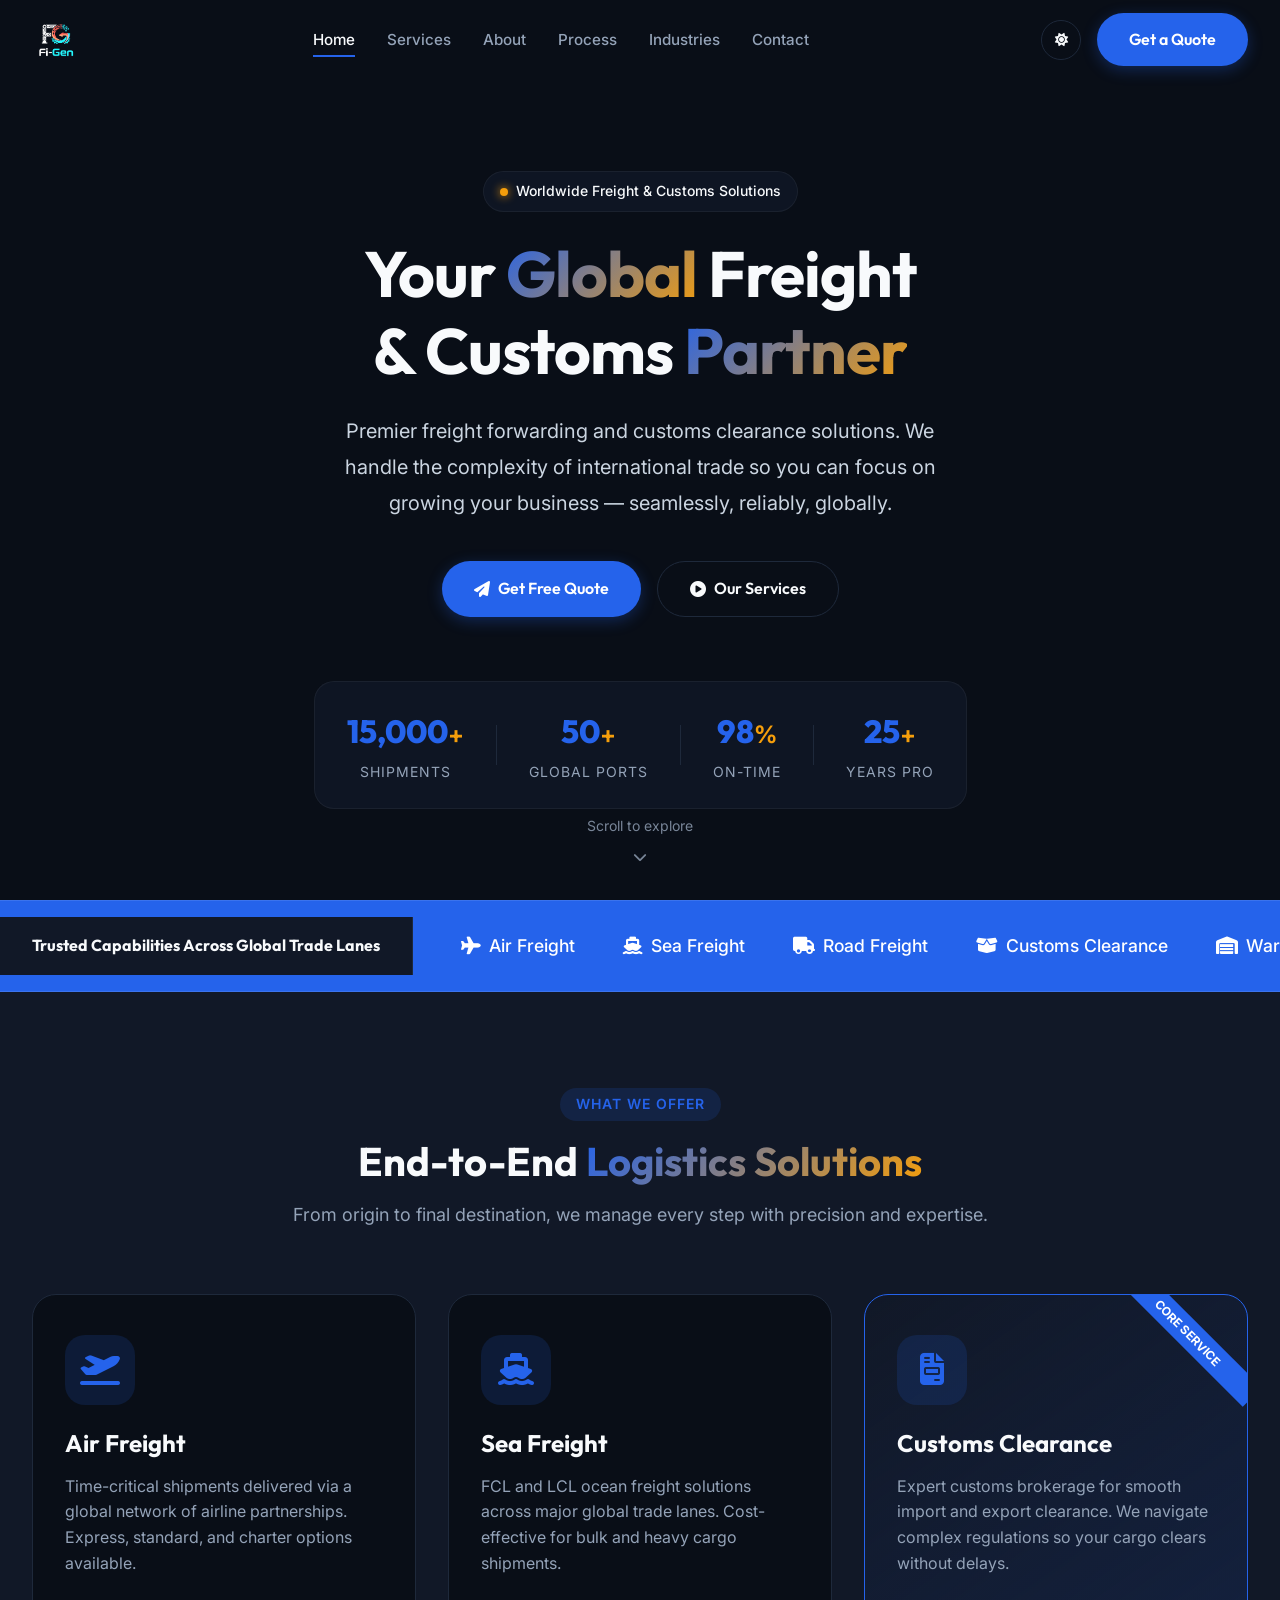
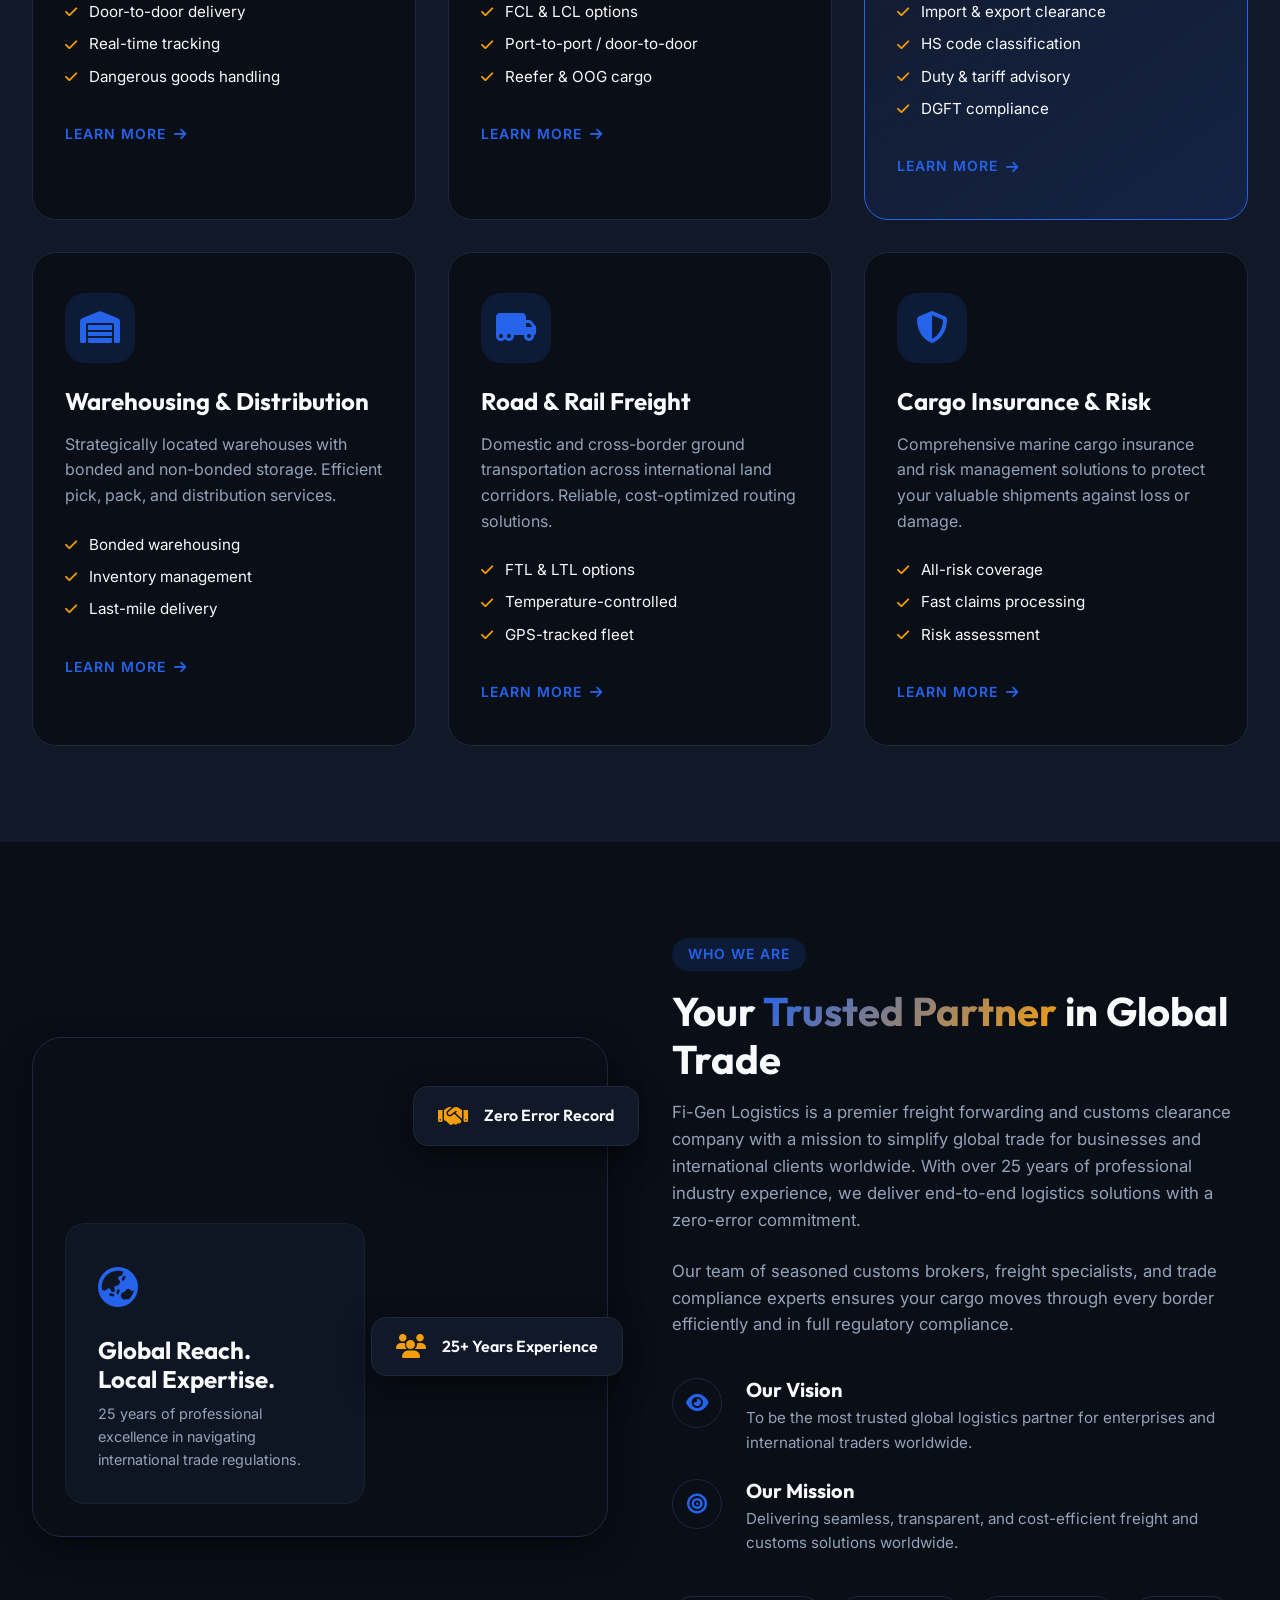
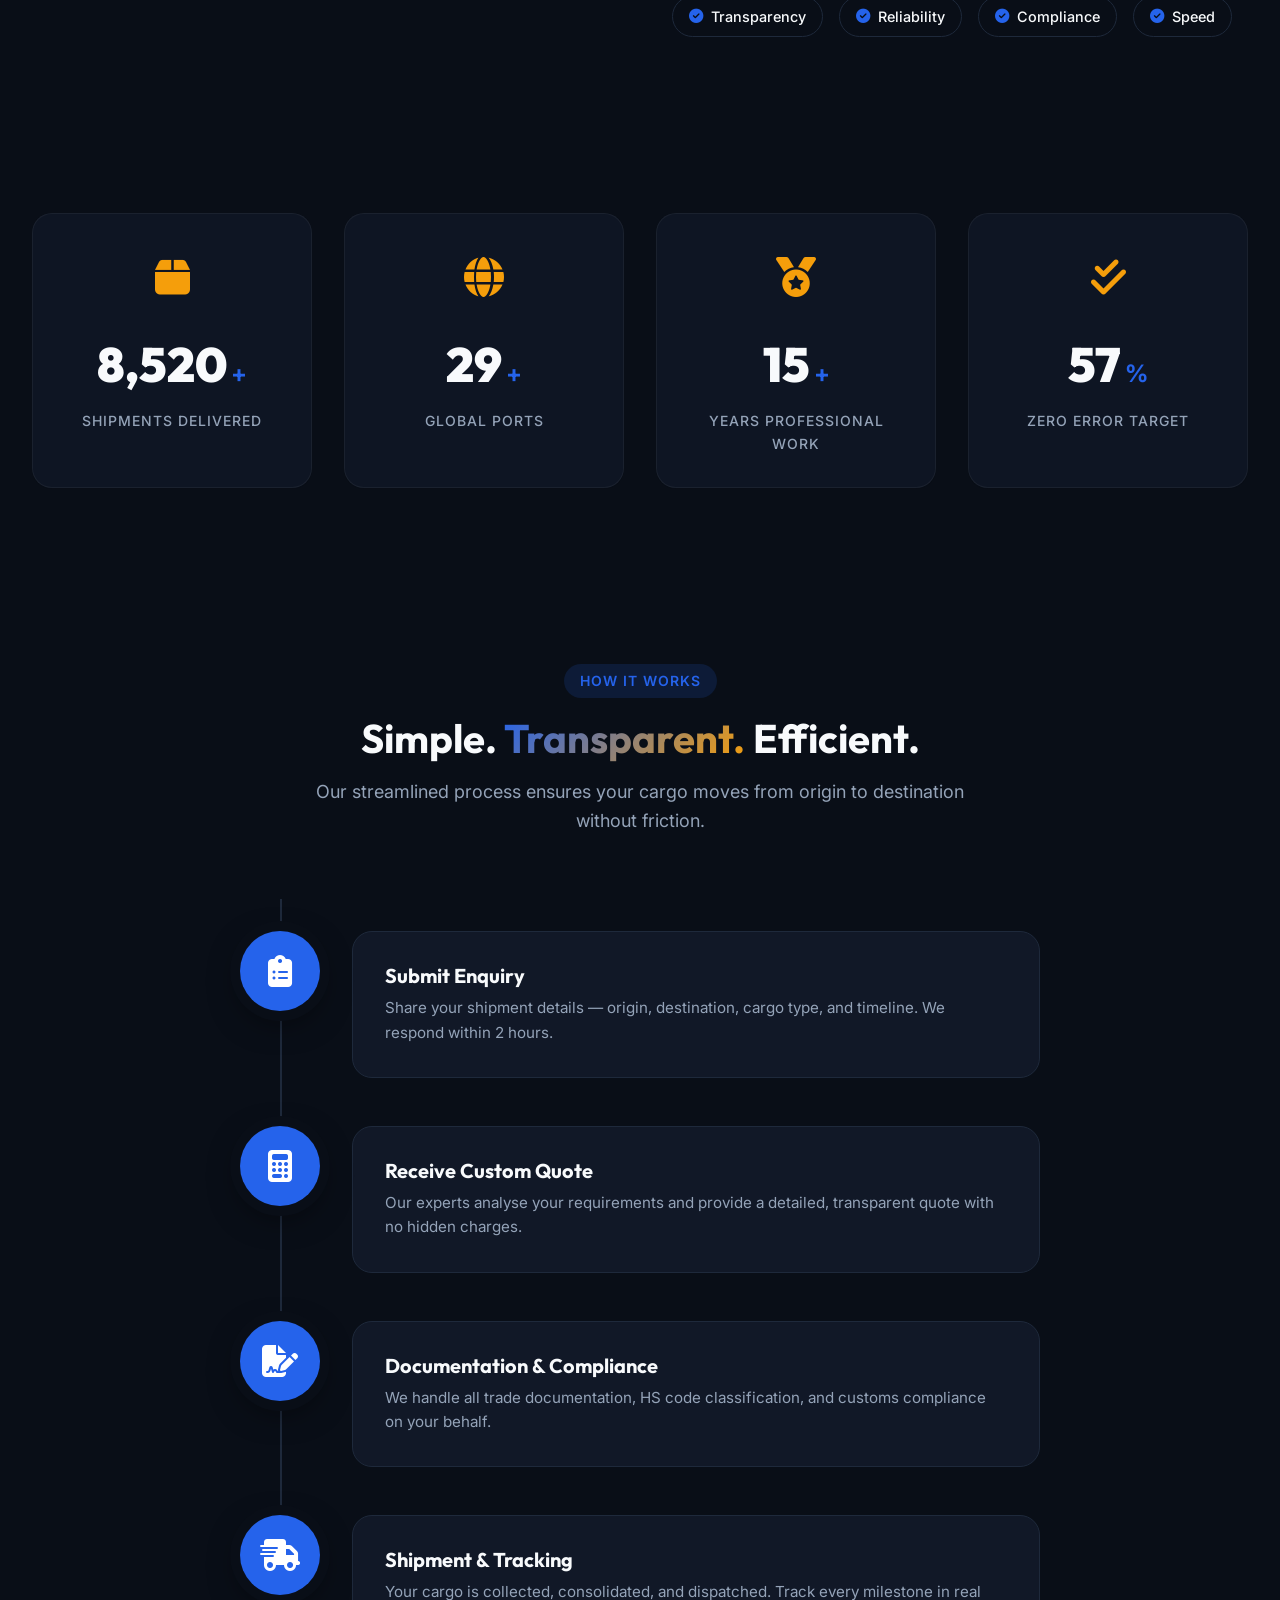
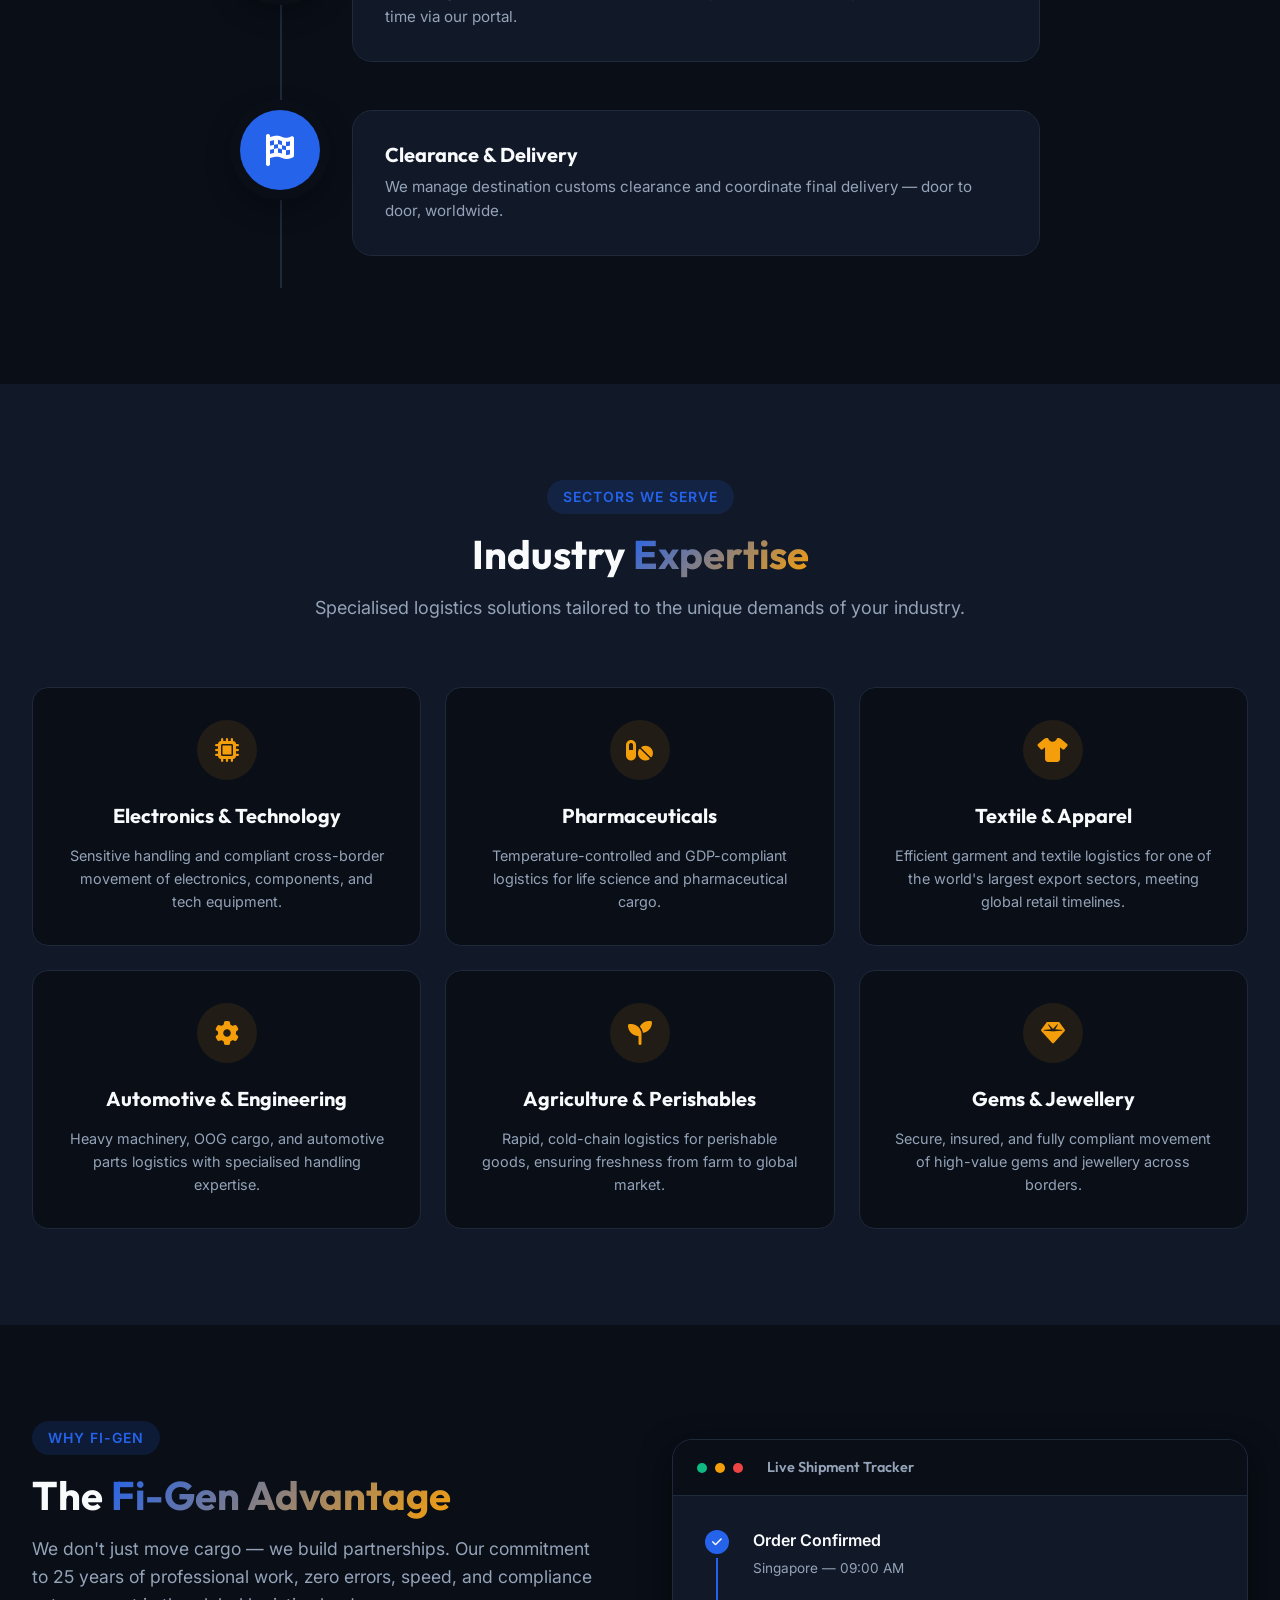
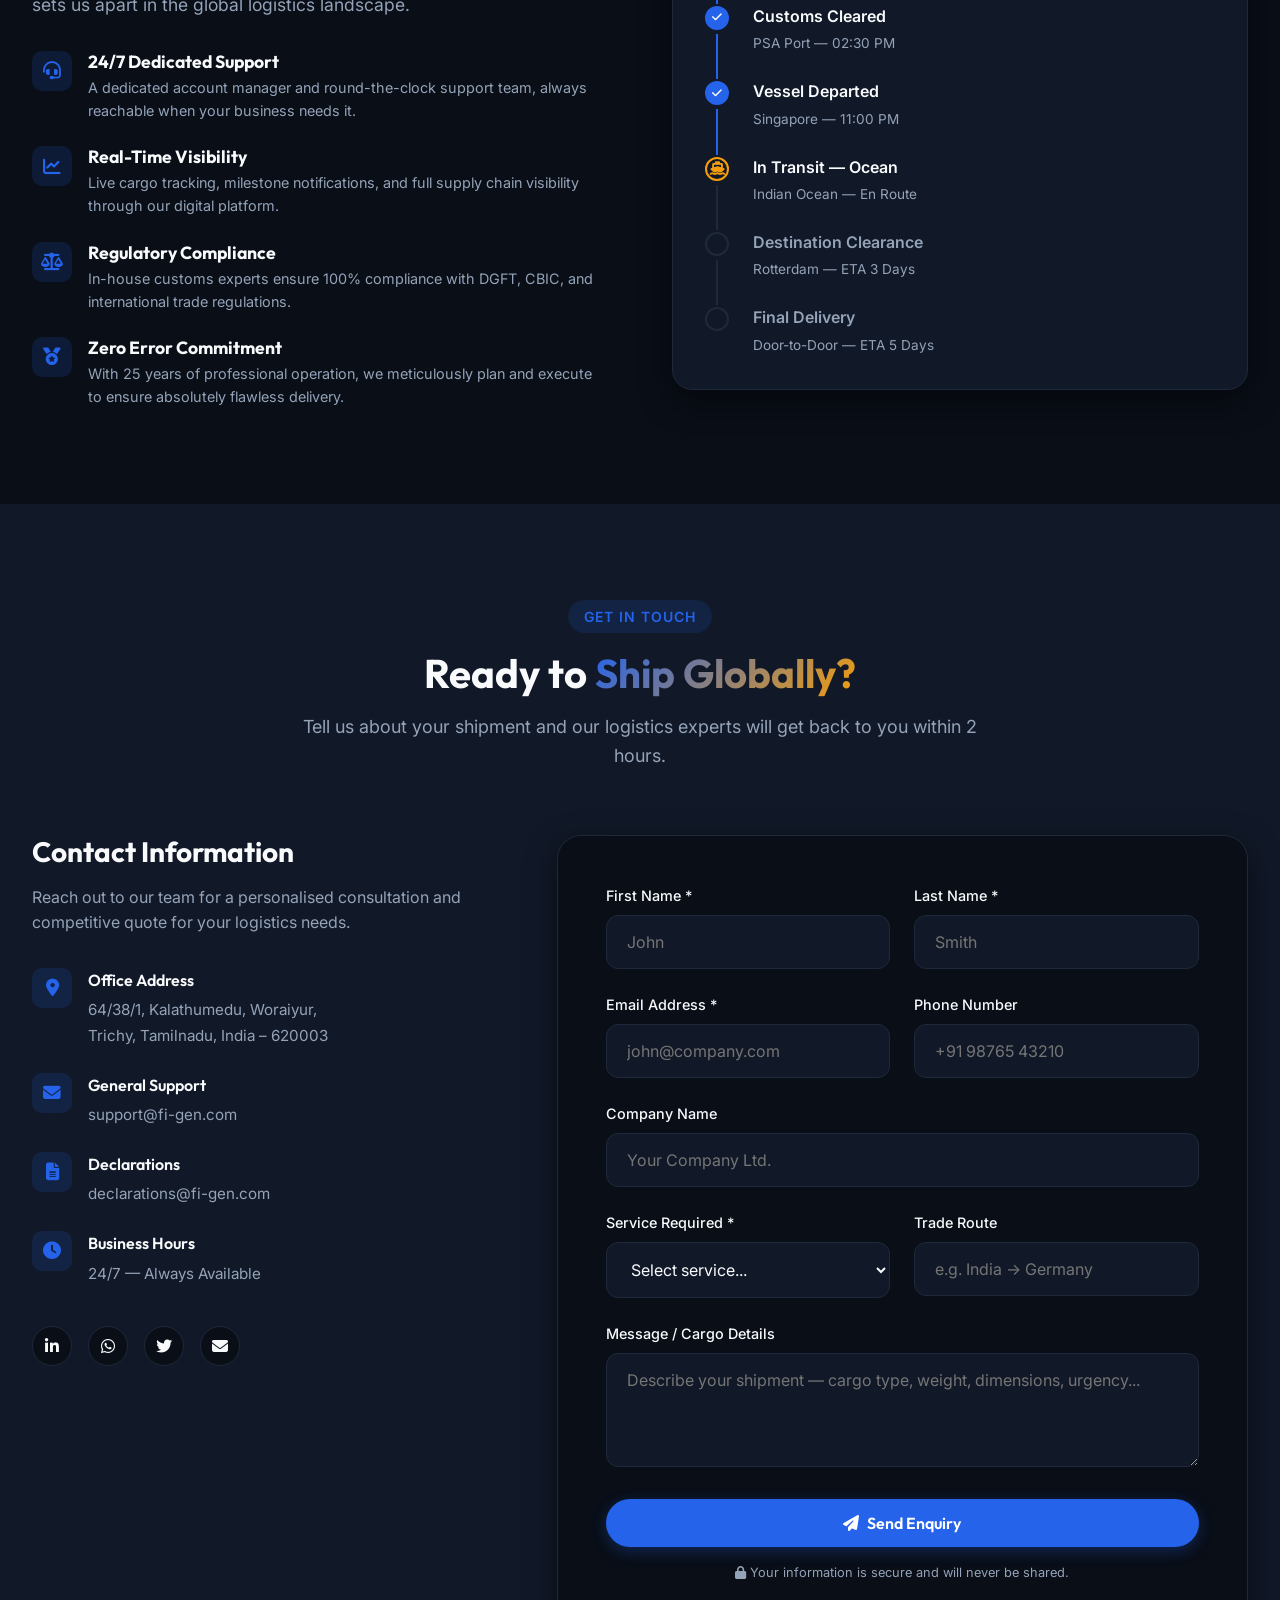
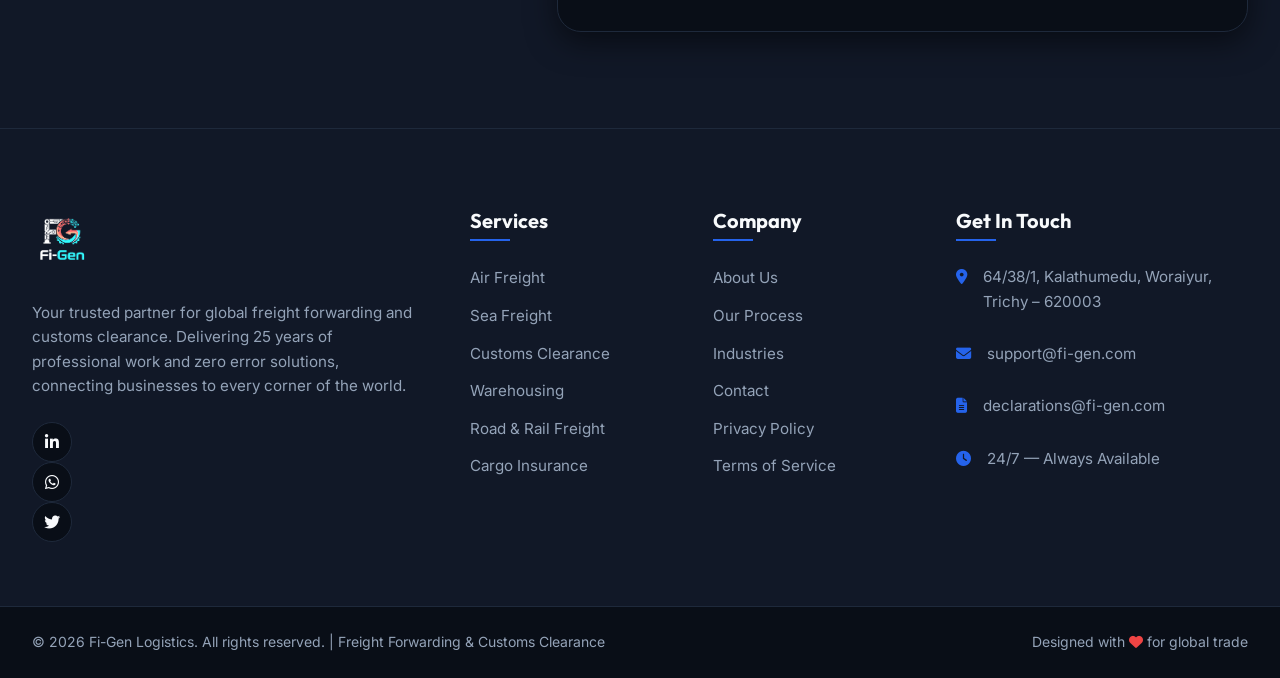
==== commit 25d99e15: "Update index.html" ====
--- a/index.html
+++ b/index.html
@@ -77,19 +77,6 @@
       transition: background-color var(--transition-normal), color var(--transition-normal);
     }
 
-    /* SPA Page Routing Classes */
-    .page-view {
-      display: none; /* Hide all pages by default */
-      animation: fadeIn 0.5s ease-in-out;
-    }
-    .page-view.active {
-      display: block; /* Only show the active page */
-    }
-    @keyframes fadeIn {
-      from { opacity: 0; transform: translateY(10px); }
-      to { opacity: 1; transform: translateY(0); }
-    }
-
     h1, h2, h3, h4, h5, h6 { font-family: var(--font-heading); font-weight: 700; line-height: 1.2; }
     a { text-decoration: none; color: inherit; transition: color var(--transition-fast); }
     ul { list-style: none; }
@@ -163,6 +150,17 @@
     }
     .preloader-inner { text-align: center; }
     .preloader-logo { font-size: 2rem; font-family: var(--font-heading); font-weight: 800; display: flex; align-items: center; justify-content: center; margin-bottom: 1rem; }
+    /* Preloader Logo Transparency Fix */
+    .preloader-logo img { 
+        height: 80px; width: auto; object-fit: contain; 
+        mix-blend-mode: multiply; /* Removes white background in light mode */
+    }
+    /* If dark theme, invert the colors so the black text turns white, and background remains transparent */
+    :root[data-theme="dark"] .preloader-logo img {
+        filter: invert(1) brightness(2);
+        mix-blend-mode: screen; /* Removes black background after invert */
+    }
+
     .preloader-bar { width: 200px; height: 4px; background: var(--border); border-radius: 4px; overflow: hidden; margin: 0 auto; }
     .preloader-fill { width: 0%; height: 100%; background: var(--primary); animation: loadBar 1.5s ease forwards; }
     @keyframes loadBar { to { width: 100%; } }
@@ -183,32 +181,24 @@
     
     .nav-logo { display: flex; align-items: center; text-decoration: none; }
     
-    /* 
-      TRANSPARENT LOGO FIX 
-      Removes the solid white background generated by the original PNG image 
-    */
-    .nav-logo img, .footer-brand .nav-logo img, .preloader-logo img { 
-      height: 48px; width: auto; object-fit: contain; 
+    /* Logo Background Transparency Fix (No white box) */
+    .nav-logo img, .footer-brand .nav-logo img { 
+        height: 48px; width: auto; object-fit: contain; 
+        padding: 4px; /* Reduced padding since box is gone */
+        /* For Light Mode: Multiply removes the white background */
+        mix-blend-mode: multiply; 
     }
     .footer-brand .nav-logo img { height: 60px; }
-    .preloader-logo img { height: 80px; }
-
-    /* For Light Mode: Multiply blends the white background perfectly into the page */
-    :root[data-theme="light"] .nav-logo img,
-    :root[data-theme="light"] .footer-brand .nav-logo img,
-    :root[data-theme="light"] .preloader-logo img {
-      mix-blend-mode: multiply;
-    }
-    /* For Dark Mode: We invert the logo colors to make text readable, then use screen to hide the background */
+    
+    /* For Dark Mode: We invert the logo so black text turns white, and use screen blend mode to hide the background */
     :root[data-theme="dark"] .nav-logo img,
-    :root[data-theme="dark"] .footer-brand .nav-logo img,
-    :root[data-theme="dark"] .preloader-logo img {
-      filter: invert(1) brightness(1.5);
-      mix-blend-mode: screen;
+    :root[data-theme="dark"] .footer-brand .nav-logo img {
+        filter: invert(1) brightness(1.5); /* Invert colors to make text white */
+        mix-blend-mode: screen; /* Screen removes the dark background generated by the invert */
     }
 
     .nav-links { display: flex; gap: 2rem; }
-    .nav-link { font-weight: 500; font-size: 0.95rem; position: relative; padding: 0.5rem 0; color: var(--text-muted); cursor: pointer; }
+    .nav-link { font-weight: 500; font-size: 0.95rem; position: relative; padding: 0.5rem 0; color: var(--text-muted); }
     .nav-link:hover, .nav-link.active { color: var(--text-main); }
     .nav-link::after { content: ''; position: absolute; bottom: 0; left: 0; width: 0%; height: 2px; background: var(--primary); transition: width var(--transition-normal); }
     .nav-link:hover::after, .nav-link.active::after { width: 100%; }
@@ -235,7 +225,7 @@
       position: absolute;
       inset: 0;
       z-index: 0;
-      /* Massive cargo ship on the ocean */
+      /* High quality Unsplash logistics image: Cargo ship on the ocean */
       background-image: 
         linear-gradient(to right, var(--overlay-heavy) 0%, var(--overlay-medium) 100%),
         url('https://images.unsplash.com/photo-1559297434-fae8a1916a79?q=80&w=2070&auto=format&fit=crop');
@@ -277,56 +267,27 @@
     .services-grid { display: grid; grid-template-columns: repeat(auto-fit, minmax(350px, 1fr)); gap: 2rem; }
     .service-card {
       background: var(--bg-base); padding: 2.5rem 2rem; border-radius: 24px; border: 1px solid var(--border);
-      transition: all var(--transition-normal); position: relative; overflow: hidden; display: flex; flex-direction: column;
+      transition: all var(--transition-normal); position: relative; overflow: hidden;
     }
     .service-card:hover { transform: translateY(-10px); box-shadow: var(--card-shadow); border-color: var(--primary); }
     .service-icon-wrap { width: 70px; height: 70px; border-radius: 20px; background: var(--primary-light); display: flex; align-items: center; justify-content: center; margin-bottom: 1.5rem; color: var(--primary); font-size: 2rem; transition: all var(--transition-normal); }
     .service-card:hover .service-icon-wrap { background: var(--primary); color: #fff; }
     .service-title { font-size: 1.5rem; margin-bottom: 1rem; }
-    .service-desc { color: var(--text-muted); margin-bottom: 1.5rem; flex-grow: 1; }
-    .service-link { display: inline-flex; align-items: center; gap: 0.5rem; font-weight: 600; color: var(--primary); text-transform: uppercase; font-size: 0.875rem; letter-spacing: 1px; margin-top: 1rem; }
+    .service-desc { color: var(--text-muted); margin-bottom: 1.5rem; }
+    .service-features { margin-bottom: 2rem; }
+    .service-features li { display: flex; align-items: center; gap: 0.75rem; margin-bottom: 0.5rem; color: var(--text-main); font-size: 0.95rem; }
+    .service-features i { color: var(--accent); font-size: 0.875rem; }
+    .service-link { display: inline-flex; align-items: center; gap: 0.5rem; font-weight: 600; color: var(--primary); text-transform: uppercase; font-size: 0.875rem; letter-spacing: 1px; }
     .service-link i { transition: transform var(--transition-fast); }
     .service-card:hover .service-link i { transform: translateX(5px); }
     
     .card-featured { background: linear-gradient(145deg, var(--bg-surface), var(--primary-light)); border-color: var(--primary); }
-    .featured-badge { position: absolute; top: 1.5rem; right: -2.5rem; background: var(--primary); color: #fff; font-size: 0.75rem; font-weight: 700; text-transform: uppercase; padding: 0.25rem 3rem; transform: rotate(45deg); }
-
-    .service-page-hero {
-      position: relative;
-      padding: 8rem 0 4rem;
-      background-size: cover;
-      background-position: center;
-      background-attachment: fixed;
-      color: #fff;
-      text-align: center;
-      border-bottom: 1px solid var(--border);
-    }
-    .service-page-hero::before {
-      content: ''; position: absolute; inset: 0;
-      background: linear-gradient(to bottom, rgba(9, 14, 23, 0.9), rgba(9, 14, 23, 0.7));
-    }
-    .service-page-hero .container { position: relative; z-index: 2; max-width: 800px; }
-    .sp-title { font-size: clamp(2.5rem, 4vw, 3.5rem); margin-bottom: 1rem; }
-    .sp-subtitle { font-size: 1.1rem; color: #cbd5e1; margin-bottom: 2rem; }
-    
-    .sp-content-grid { display: grid; grid-template-columns: 1fr 1fr; gap: 4rem; align-items: center; margin-top: 2rem; }
-    .sp-text h3 { font-size: 1.8rem; margin-bottom: 1rem; color: var(--text-main); }
-    .sp-text p { color: var(--text-muted); margin-bottom: 1.5rem; font-size: 1.05rem; }
-    .sp-features { display: flex; flex-direction: column; gap: 1rem; margin-top: 2rem; }
-    .sp-feature { display: flex; align-items: center; gap: 1rem; background: var(--bg-surface); padding: 1rem 1.5rem; border-radius: 12px; border: 1px solid var(--border); }
-    .sp-feature i { color: var(--accent); font-size: 1.25rem; }
-    .sp-feature span { font-weight: 500; }
-    
-    .sp-image { border-radius: 24px; overflow: hidden; box-shadow: var(--card-shadow); border: 1px solid var(--border); height: 100%; min-height: 400px; }
-    .sp-image img { width: 100%; height: 100%; object-fit: cover; }
-    
-    .sp-back-link { display: inline-flex; align-items: center; gap: 0.5rem; color: var(--text-muted); font-weight: 500; margin-bottom: 2rem; transition: color var(--transition-fast); }
-    .sp-back-link:hover { color: var(--primary); }
+    .featured-badge { position: absolute; top: 1.5rem; right: -2rem; background: var(--primary); color: #fff; font-size: 0.75rem; font-weight: 700; text-transform: uppercase; padding: 0.25rem 3rem; transform: rotate(45deg); }
 
     .about-grid { display: grid; grid-template-columns: 1fr 1fr; gap: 4rem; align-items: center; }
     .about-visual {
       position: relative; min-height: 500px; border-radius: 30px;
-      /* Aerial container terminal */
+      /* High quality Unsplash image: Container terminal overhead */
       background-image: url('https://images.unsplash.com/photo-1494412574643-ff11b0a5c1c3?q=80&w=1000&auto=format&fit=crop');
       background-size: cover; background-position: center;
       box-shadow: var(--card-shadow); border: 1px solid var(--border);
@@ -355,10 +316,13 @@
     .pillar-icon { width: 50px; height: 50px; flex-shrink: 0; background: var(--bg-base); border: 1px solid var(--border); border-radius: 50%; display: flex; align-items: center; justify-content: center; color: var(--primary); font-size: 1.25rem; }
     .pillar h4 { font-size: 1.25rem; margin-bottom: 0.25rem; }
     .pillar p { color: var(--text-muted); font-size: 0.95rem; }
+    .about-values { display: flex; flex-wrap: wrap; gap: 1rem; }
+    .value-tag { display: flex; align-items: center; gap: 0.5rem; padding: 0.5rem 1rem; background: var(--bg-base); border: 1px solid var(--border); border-radius: 50px; font-weight: 500; font-size: 0.9rem; }
+    .value-tag i { color: var(--primary); }
 
     .stats-band {
       padding: 5rem 0; position: relative;
-      /* Stacks of shipping containers */
+      /* High quality Unsplash image: Stacks of shipping containers */
       background-image: 
         linear-gradient(var(--overlay-heavy), var(--overlay-heavy)),
         url('https://images.unsplash.com/photo-1577705998148-6da4f3963bc8?q=80&w=2070&auto=format&fit=crop');
@@ -383,7 +347,45 @@
     .step-content h3 { font-size: 1.25rem; margin-bottom: 0.5rem; }
     .step-content p { color: var(--text-muted); font-size: 0.95rem; }
 
-    .contact-section { background: var(--bg-surface); border-top: 1px solid var(--border); }
+    .industries-section { background: var(--bg-surface); }
+    .industries-grid { display: grid; grid-template-columns: repeat(auto-fit, minmax(300px, 1fr)); gap: 1.5rem; }
+    .industry-card { background: var(--bg-base); padding: 2rem; border-radius: 16px; border: 1px solid var(--border); text-align: center; transition: all var(--transition-normal); }
+    .industry-card:hover { border-color: var(--accent); transform: translateY(-5px); box-shadow: var(--card-shadow); }
+    .industry-icon { width: 60px; height: 60px; margin: 0 auto 1.5rem; background: rgba(245, 158, 11, 0.1); color: var(--accent); border-radius: 50%; display: flex; align-items: center; justify-content: center; font-size: 1.5rem; transition: all var(--transition-normal); }
+    .industry-card:hover .industry-icon { background: var(--accent); color: #fff; }
+    .industry-card h4 { font-size: 1.25rem; margin-bottom: 1rem; }
+    .industry-card p { color: var(--text-muted); font-size: 0.9rem; }
+
+    .why-section { background: var(--bg-base); }
+    .why-grid { display: grid; grid-template-columns: 1fr 1fr; gap: 4rem; align-items: center; }
+    .why-text { margin-bottom: 2rem; color: var(--text-muted); font-size: 1.1rem; }
+    .why-list { display: flex; flex-direction: column; gap: 1.5rem; }
+    .why-item { display: flex; gap: 1rem; }
+    .why-item-icon { width: 40px; height: 40px; flex-shrink: 0; background: var(--primary-light); color: var(--primary); border-radius: 10px; display: flex; align-items: center; justify-content: center; font-size: 1.1rem; }
+    .why-item h4 { font-size: 1.1rem; margin-bottom: 0.25rem; }
+    .why-item p { color: var(--text-muted); font-size: 0.9rem; }
+    
+    .why-feature-card { background: var(--bg-surface); border-radius: 20px; border: 1px solid var(--border); overflow: hidden; box-shadow: var(--card-shadow); }
+    .wfc-header { background: var(--bg-base); padding: 1rem 1.5rem; border-bottom: 1px solid var(--border); display: flex; align-items: center; gap: 0.5rem; }
+    .wfc-dot { width: 10px; height: 10px; border-radius: 50%; }
+    .wfc-dot.green { background: #10b981; } .wfc-dot.orange { background: #f59e0b; } .wfc-dot.red { background: #ef4444; }
+    .wfc-title { margin-left: 1rem; font-family: var(--font-heading); font-weight: 600; font-size: 0.9rem; color: var(--text-muted); }
+    .wfc-body { padding: 2rem; display: flex; flex-direction: column; gap: 1.5rem; }
+    
+    .track-item { display: flex; gap: 1.5rem; position: relative; }
+    .track-item:not(:last-child)::after { content: ''; position: absolute; left: 11px; top: 30px; bottom: -1.5rem; width: 2px; background: var(--border); z-index: 1; }
+    .track-item.active:not(:last-child)::after { background: var(--primary); }
+    .track-icon { width: 24px; height: 24px; flex-shrink: 0; border-radius: 50%; background: var(--bg-surface); border: 2px solid var(--border); display: flex; align-items: center; justify-content: center; font-size: 0.7rem; color: var(--border); position: relative; z-index: 2; margin-top: 2px; }
+    .track-item.active .track-icon { background: var(--primary); border-color: var(--primary); color: #fff; }
+    .track-item.current .track-icon { background: var(--bg-surface); border-color: var(--accent); color: var(--accent); font-size: 0.85rem; }
+    .pulse-icon { box-shadow: 0 0 0 0 rgba(245, 158, 11, 0.4); animation: pulse-track 2s infinite; }
+    @keyframes pulse-track { 0% { transform: scale(0.95); box-shadow: 0 0 0 0 rgba(245, 158, 11, 0.7); } 70% { transform: scale(1.1); box-shadow: 0 0 0 10px rgba(245, 158, 11, 0); } 100% { transform: scale(0.95); box-shadow: 0 0 0 0 rgba(245, 158, 11, 0); } }
+    .track-info { display: flex; flex-direction: column; }
+    .track-label { font-weight: 600; font-size: 1rem; color: var(--text-main); }
+    .track-item.pending .track-label { color: var(--text-muted); }
+    .track-time { font-size: 0.85rem; color: var(--text-muted); margin-top: 0.25rem; }
+
+    .contact-section { background: var(--bg-surface); }
     .contact-grid { display: grid; grid-template-columns: 1fr 1.5fr; gap: 4rem; }
     .contact-info h3 { font-size: 1.75rem; margin-bottom: 1rem; }
     .contact-info p { color: var(--text-muted); margin-bottom: 2rem; }
@@ -396,7 +398,7 @@
     .social-link { width: 40px; height: 40px; border-radius: 50%; background: var(--bg-base); border: 1px solid var(--border); display: flex; align-items: center; justify-content: center; color: var(--text-main); transition: all var(--transition-fast); }
     .social-link:hover { background: var(--primary); color: #fff; border-color: var(--primary); transform: translateY(-3px); }
     
-    .contact-form-wrap { background: var(--bg-base); padding: 3rem; border-radius: 24px; border: 1px solid var(--border); box-shadow: var(--card-shadow); position: relative; }
+    .contact-form-wrap { background: var(--bg-base); padding: 3rem; border-radius: 24px; border: 1px solid var(--border); box-shadow: var(--card-shadow); position: relative; overflow: hidden; }
     .form-row { display: grid; grid-template-columns: 1fr 1fr; gap: 1.5rem; }
     .form-group { margin-bottom: 1.5rem; }
     .form-group label { display: block; font-weight: 500; margin-bottom: 0.5rem; font-size: 0.9rem; color: var(--text-main); }
@@ -404,7 +406,11 @@
     .form-group input:focus, .form-group select:focus, .form-group textarea:focus { border-color: var(--primary); box-shadow: 0 0 0 4px var(--primary-light); }
     .form-note { font-size: 0.8rem; color: var(--text-muted); text-align: center; margin-top: 1rem; }
     
-    .footer { background: var(--bg-base); border-top: 1px solid var(--border); padding-top: 5rem; }
+    .form-success { position: absolute; inset: 0; background: var(--bg-base); display: flex; flex-direction: column; align-items: center; justify-content: center; text-align: center; padding: 3rem; opacity: 0; visibility: hidden; transition: all var(--transition-normal); z-index: 10; }
+    .form-success.show { opacity: 1; visibility: visible; }
+    .success-icon { font-size: 4rem; color: #10b981; margin-bottom: 1.5rem; }
+    
+    .footer { background: var(--bg-surface); border-top: 1px solid var(--border); padding-top: 5rem; }
     .footer-grid { display: grid; grid-template-columns: 2fr 1fr 1fr 1.5fr; gap: 3rem; margin-bottom: 4rem; }
     .footer-brand .nav-logo { display: inline-flex; }
     .footer-brand-desc { color: var(--text-muted); margin: 1.5rem 0; font-size: 0.95rem; }
@@ -416,7 +422,7 @@
     .footer-contact-list li { display: flex; gap: 1rem; color: var(--text-muted); font-size: 0.95rem; margin-bottom: 1rem; align-items: flex-start; }
     .footer-contact-list i { color: var(--primary); margin-top: 4px; }
     
-    .footer-bottom { padding: 1.5rem 0; border-top: 1px solid var(--border); background: var(--bg-surface); }
+    .footer-bottom { padding: 1.5rem 0; border-top: 1px solid var(--border); background: var(--bg-base); }
     .footer-bottom .container { display: flex; justify-content: space-between; align-items: center; flex-wrap: wrap; gap: 1rem; font-size: 0.875rem; color: var(--text-muted); }
     .footer-copy-right i { color: #ef4444; }
 
@@ -432,11 +438,12 @@
     .reveal-right.active { opacity: 1; transform: translateX(0); }
 
     @media (max-width: 1024px) {
-      .about-grid, .sp-content-grid, .contact-grid { grid-template-columns: 1fr; gap: 3rem; }
+      .about-grid, .why-grid, .contact-grid { grid-template-columns: 1fr; gap: 3rem; }
       .footer-grid { grid-template-columns: 1fr 1fr; }
-      .about-visual, .sp-image { min-height: 400px; }
+      .about-visual { min-height: 400px; }
       .about-card-main { bottom: -2rem; left: 50%; transform: translateX(-50%); width: 90%; text-align: center; }
       .card-f1, .card-f2 { display: none; }
+      .why-visual { order: -1; }
     }
 
     @media (max-width: 768px) {
@@ -452,6 +459,7 @@
       .form-row { grid-template-columns: 1fr; gap: 0; }
       .contact-form-wrap { padding: 2rem; }
       
+      /* Mobile Menu Active State */
       .nav-links.active {
         display: flex; flex-direction: column; position: absolute; top: var(--header-height); left: 0; width: 100%; background: var(--bg-surface); padding: 2rem; border-bottom: 1px solid var(--border); box-shadow: 0 10px 20px rgba(0,0,0,0.1);
       }
@@ -478,18 +486,19 @@
         <img src="logo.png" alt="Fi-Gen Logo" />
       </a>
       <ul class="nav-links" id="navLinks">
-        <li><a href="#home" class="nav-link active" data-target="home">Home</a></li>
-        <li><a href="#home" class="nav-link" data-target="home" onclick="setTimeout(()=>document.getElementById('services').scrollIntoView(), 100)">Services</a></li>
-        <li><a href="#home" class="nav-link" data-target="home" onclick="setTimeout(()=>document.getElementById('about').scrollIntoView(), 100)">About</a></li>
-        <li><a href="#home" class="nav-link" data-target="home" onclick="setTimeout(()=>document.getElementById('process').scrollIntoView(), 100)">Process</a></li>
-        <li><a href="#contact-footer" class="nav-link">Contact</a></li>
+        <li><a href="#home" class="nav-link active">Home</a></li>
+        <li><a href="#services" class="nav-link">Services</a></li>
+        <li><a href="#about" class="nav-link">About</a></li>
+        <li><a href="#process" class="nav-link">Process</a></li>
+        <li><a href="#industries" class="nav-link">Industries</a></li>
+        <li><a href="#contact" class="nav-link">Contact</a></li>
       </ul>
       <div class="nav-actions">
         <button id="themeToggle" class="theme-toggle" aria-label="Toggle theme">
           <span class="theme-icon sun"><i class="fas fa-sun"></i></span>
           <span class="theme-icon moon"><i class="fas fa-moon"></i></span>
         </button>
-        <a href="#contact-footer" class="btn btn-primary nav-cta">Get a Quote</a>
+        <a href="#contact" class="btn btn-primary nav-cta">Get a Quote</a>
         <button class="hamburger" id="hamburger" aria-label="Menu">
           <span></span><span></span><span></span>
         </button>
@@ -497,431 +506,429 @@
     </div>
   </nav>
 
-  <!-- ==========================================
-       MAIN HOME PAGE VIEW 
-       ========================================== -->
-  <div id="page-home" class="page-view active">
-    
-    <section id="home" class="hero">
-      <div class="hero-bg"></div>
-      <div class="hero-container">
-        <div class="hero-badge reveal-up">
-          <span class="badge-dot"></span>
-          <span>Worldwide Freight &amp; Customs Solutions</span>
-        </div>
-        <h1 class="hero-title reveal-up">
-          Your <span class="gradient-text">Global</span> Freight<br />
-          &amp; Customs <span class="gradient-text">Partner</span>
-        </h1>
-        <p class="hero-subtitle reveal-up">
-          Premier freight forwarding and customs clearance solutions. We handle the complexity of international trade so you can focus on growing your business &mdash; seamlessly, reliably, globally.
-        </p>
-        <div class="hero-actions reveal-up">
-          <a href="#contact-footer" class="btn btn-primary btn-lg"><i class="fas fa-paper-plane"></i> Get Free Quote</a>
-          <a href="#services" class="btn btn-ghost btn-lg"><i class="fas fa-play-circle"></i> Explore Services</a>
-        </div>
-        <div class="hero-stats reveal-up">
-          <div class="hero-stat">
-            <span class="stat-num counter" data-target="15000">0</span><span class="stat-suffix">+</span>
-            <span class="stat-label">Shipments</span>
-          </div>
-          <div class="stat-divider"></div>
-          <div class="hero-stat">
-            <span class="stat-num counter" data-target="50">0</span><span class="stat-suffix">+</span>
-            <span class="stat-label">Global Ports</span>
-          </div>
-          <div class="stat-divider"></div>
-          <div class="hero-stat">
-            <span class="stat-num counter" data-target="98">0</span><span class="stat-suffix">%</span>
-            <span class="stat-label">On-Time</span>
-          </div>
-          <div class="stat-divider"></div>
-          <div class="hero-stat">
-            <span class="stat-num counter" data-target="25">0</span><span class="stat-suffix">+</span>
-            <span class="stat-label">Years Pro</span>
-          </div>
-        </div>
-      </div>
-    </section>
-
-    <section id="services" class="section services-section">
-      <div class="container">
-        <div class="section-header reveal-up">
-          <div class="section-tag">What We Offer</div>
-          <h2 class="section-title">End-to-End <span class="gradient-text">Logistics Solutions</span></h2>
-          <p class="section-subtitle">Select a service below to learn more about our specialized capabilities.</p>
-        </div>
-        
-        <!-- EXACTLY 7 TOPICS AS REQUESTED -->
-        <div class="services-grid">
-          
-          <div class="service-card reveal-up">
-            <div class="service-icon-wrap"><div class="service-icon"><i class="fas fa-plane-departure"></i></div></div>
-            <h3 class="service-title">Air Freight</h3>
-            <p class="service-desc">Time-critical shipments delivered via a global network of airline partnerships.</p>
-            <a href="#air-freight" class="service-link">Learn More <i class="fas fa-arrow-right"></i></a>
-          </div>
-          
-          <div class="service-card reveal-up" style="transition-delay: 100ms">
-            <div class="service-icon-wrap"><div class="service-icon"><i class="fas fa-ship"></i></div></div>
-            <h3 class="service-title">Sea Freight</h3>
-            <p class="service-desc">FCL and LCL ocean freight solutions across major global trade lanes.</p>
-            <a href="#sea-freight" class="service-link">Learn More <i class="fas fa-arrow-right"></i></a>
-          </div>
-          
-          <div class="service-card reveal-up card-featured" style="transition-delay: 200ms">
-            <div class="featured-badge">Core</div>
-            <div class="service-icon-wrap"><div class="service-icon"><i class="fas fa-file-invoice"></i></div></div>
-            <h3 class="service-title">Customs Clearance</h3>
-            <p class="service-desc">Expert customs brokerage for smooth, compliant import and export clearance.</p>
-            <a href="#customs-clearance" class="service-link">Learn More <i class="fas fa-arrow-right"></i></a>
-          </div>
-          
-          <div class="service-card reveal-up" style="transition-delay: 300ms">
-            <div class="service-icon-wrap"><div class="service-icon"><i class="fas fa-warehouse"></i></div></div>
-            <h3 class="service-title">Warehousing</h3>
-            <p class="service-desc">Strategically located warehouses offering secure and bonded storage solutions.</p>
-            <a href="#warehousing" class="service-link">Learn More <i class="fas fa-arrow-right"></i></a>
-          </div>
-          
-          <div class="service-card reveal-up" style="transition-delay: 400ms">
-            <div class="service-icon-wrap" style="background: rgba(245, 158, 11, 0.1); color: var(--accent);"><div class="service-icon"><i class="fas fa-shopping-cart"></i></div></div>
-            <h3 class="service-title">E-Commerce Support</h3>
-            <p class="service-desc">7 years of expertise driving profitable Amazon & Shopify logistics in UK & India.</p>
-            <a href="#ecommerce-support" class="service-link" style="color: var(--accent);">Learn More <i class="fas fa-arrow-right"></i></a>
-          </div>
-          
-          <div class="service-card reveal-up" style="transition-delay: 500ms">
-            <div class="service-icon-wrap"><div class="service-icon"><i class="fas fa-train"></i></div></div>
-            <h3 class="service-title">Road &amp; Rail Freight</h3>
-            <p class="service-desc">Domestic and cross-border ground transportation across international land corridors.</p>
-            <a href="#road-rail-freight" class="service-link">Learn More <i class="fas fa-arrow-right"></i></a>
-          </div>
-          
-          <div class="service-card reveal-up" style="transition-delay: 600ms">
-            <div class="service-icon-wrap"><div class="service-icon"><i class="fas fa-truck-loading"></i></div></div>
-            <h3 class="service-title">Transport &amp; Delivery</h3>
-            <p class="service-desc">Efficient last-mile delivery and local distribution network management.</p>
-            <a href="#transport-delivery" class="service-link">Learn More <i class="fas fa-arrow-right"></i></a>
-          </div>
-
-        </div>
-      </div>
-    </section>
-
-    <section id="about" class="section about-section">
-      <div class="container">
-        <div class="about-grid">
-          <div class="about-visual reveal-left">
-            <div class="about-card-main">
-              <div class="about-card-icon"><i class="fas fa-globe-asia"></i></div>
-              <h3>Global Reach.<br/>Local Expertise.</h3>
-              <p>25 years of professional excellence in navigating international trade regulations.</p>
-            </div>
-            <div class="about-floating-card card-f1 reveal-up">
-              <i class="fas fa-handshake"></i>
-              <span>Zero Error Record</span>
-            </div>
-            <div class="about-floating-card card-f2 reveal-up" style="transition-delay: 200ms">
-              <i class="fas fa-users"></i>
-              <span>25+ Years Experience</span>
-            </div>
-          </div>
-          <div class="about-content reveal-right">
-            <div class="section-tag">Who We Are</div>
-            <h2 class="section-title">Your <span class="gradient-text">Trusted Partner</span> in Global Trade</h2>
-            <p class="about-text">Fi-Gen Logistics is a premier freight forwarding and customs clearance company with a mission to simplify global trade for businesses and international clients worldwide. With over 25 years of professional industry experience, we deliver end-to-end logistics solutions with a zero-error commitment.</p>
-            <div class="about-pillars">
-              <div class="pillar">
-                <div class="pillar-icon"><i class="fas fa-eye"></i></div>
-                <div>
-                  <h4>Our Vision</h4>
-                  <p>To be the most trusted global logistics partner for enterprises and international traders worldwide.</p>
+  <section id="home" class="hero">
+    <div class="hero-bg"></div>
+    <div class="hero-container">
+      <div class="hero-badge reveal-up">
+        <span class="badge-dot"></span>
+        <span>Worldwide Freight &amp; Customs Solutions</span>
+      </div>
+      <h1 class="hero-title reveal-up">
+        Your <span class="gradient-text">Global</span> Freight<br />
+        &amp; Customs <span class="gradient-text">Partner</span>
+      </h1>
+      <p class="hero-subtitle reveal-up">
+        Premier freight forwarding and customs clearance solutions. We handle the complexity of international trade so you can focus on growing your business &mdash; seamlessly, reliably, globally.
+      </p>
+      <div class="hero-actions reveal-up">
+        <a href="#contact" class="btn btn-primary btn-lg"><i class="fas fa-paper-plane"></i> Get Free Quote</a>
+        <a href="#services" class="btn btn-ghost btn-lg"><i class="fas fa-play-circle"></i> Our Services</a>
+      </div>
+      <div class="hero-stats reveal-up">
+        <div class="hero-stat">
+          <span class="stat-num counter" data-target="15000">0</span><span class="stat-suffix">+</span>
+          <span class="stat-label">Shipments</span>
+        </div>
+        <div class="stat-divider"></div>
+        <div class="hero-stat">
+          <span class="stat-num counter" data-target="50">0</span><span class="stat-suffix">+</span>
+          <span class="stat-label">Global Ports</span>
+        </div>
+        <div class="stat-divider"></div>
+        <div class="hero-stat">
+          <span class="stat-num counter" data-target="98">0</span><span class="stat-suffix">%</span>
+          <span class="stat-label">On-Time</span>
+        </div>
+        <div class="stat-divider"></div>
+        <div class="hero-stat">
+          <span class="stat-num counter" data-target="25">0</span><span class="stat-suffix">+</span>
+          <span class="stat-label">Years Pro</span>
+        </div>
+      </div>
+    </div>
+    <div class="hero-scroll-hint">
+      <span>Scroll to explore</span>
+      <div class="scroll-arrow"><i class="fas fa-chevron-down"></i></div>
+    </div>
+  </section>
+
+  <div class="marquee-section">
+    <div class="marquee-label">Trusted Capabilities Across Global Trade Lanes</div>
+    <div class="marquee-track">
+      <div class="marquee-inner">
+        <span class="marquee-item"><i class="fas fa-plane"></i> Air Freight</span>
+        <span class="marquee-item"><i class="fas fa-ship"></i> Sea Freight</span>
+        <span class="marquee-item"><i class="fas fa-truck"></i> Road Freight</span>
+        <span class="marquee-item"><i class="fas fa-box-open"></i> Customs Clearance</span>
+        <span class="marquee-item"><i class="fas fa-warehouse"></i> Warehousing</span>
+        <span class="marquee-item"><i class="fas fa-train"></i> Rail Freight</span>
+        <span class="marquee-item"><i class="fas fa-file-contract"></i> Trade Documentation</span>
+        <span class="marquee-item"><i class="fas fa-shield-alt"></i> Cargo Insurance</span>
+        <span class="marquee-item"><i class="fas fa-plane"></i> Air Freight</span>
+        <span class="marquee-item"><i class="fas fa-ship"></i> Sea Freight</span>
+        <span class="marquee-item"><i class="fas fa-truck"></i> Road Freight</span>
+        <span class="marquee-item"><i class="fas fa-box-open"></i> Customs Clearance</span>
+        <span class="marquee-item"><i class="fas fa-warehouse"></i> Warehousing</span>
+        <span class="marquee-item"><i class="fas fa-train"></i> Rail Freight</span>
+        <span class="marquee-item"><i class="fas fa-file-contract"></i> Trade Documentation</span>
+        <span class="marquee-item"><i class="fas fa-shield-alt"></i> Cargo Insurance</span>
+      </div>
+    </div>
+  </div>
+
+  <section id="services" class="section services-section">
+    <div class="container">
+      <div class="section-header reveal-up">
+        <div class="section-tag">What We Offer</div>
+        <h2 class="section-title">End-to-End <span class="gradient-text">Logistics Solutions</span></h2>
+        <p class="section-subtitle">From origin to final destination, we manage every step with precision and expertise.</p>
+      </div>
+      <div class="services-grid">
+        <div class="service-card reveal-up">
+          <div class="service-icon-wrap"><div class="service-icon"><i class="fas fa-plane-departure"></i></div></div>
+          <h3 class="service-title">Air Freight</h3>
+          <p class="service-desc">Time-critical shipments delivered via a global network of airline partnerships. Express, standard, and charter options available.</p>
+          <ul class="service-features">
+            <li><i class="fas fa-check"></i> Door-to-door delivery</li>
+            <li><i class="fas fa-check"></i> Real-time tracking</li>
+            <li><i class="fas fa-check"></i> Dangerous goods handling</li>
+          </ul>
+          <a href="#contact" class="service-link">Learn More <i class="fas fa-arrow-right"></i></a>
+        </div>
+        <div class="service-card reveal-up" style="transition-delay: 100ms">
+          <div class="service-icon-wrap"><div class="service-icon"><i class="fas fa-ship"></i></div></div>
+          <h3 class="service-title">Sea Freight</h3>
+          <p class="service-desc">FCL and LCL ocean freight solutions across major global trade lanes. Cost-effective for bulk and heavy cargo shipments.</p>
+          <ul class="service-features">
+            <li><i class="fas fa-check"></i> FCL &amp; LCL options</li>
+            <li><i class="fas fa-check"></i> Port-to-port / door-to-door</li>
+            <li><i class="fas fa-check"></i> Reefer &amp; OOG cargo</li>
+          </ul>
+          <a href="#contact" class="service-link">Learn More <i class="fas fa-arrow-right"></i></a>
+        </div>
+        <div class="service-card reveal-up card-featured" style="transition-delay: 200ms">
+          <div class="featured-badge">Core Service</div>
+          <div class="service-icon-wrap"><div class="service-icon"><i class="fas fa-file-invoice"></i></div></div>
+          <h3 class="service-title">Customs Clearance</h3>
+          <p class="service-desc">Expert customs brokerage for smooth import and export clearance. We navigate complex regulations so your cargo clears without delays.</p>
+          <ul class="service-features">
+            <li><i class="fas fa-check"></i> Import &amp; export clearance</li>
+            <li><i class="fas fa-check"></i> HS code classification</li>
+            <li><i class="fas fa-check"></i> Duty &amp; tariff advisory</li>
+            <li><i class="fas fa-check"></i> DGFT compliance</li>
+          </ul>
+          <a href="#contact" class="service-link">Learn More <i class="fas fa-arrow-right"></i></a>
+        </div>
+        <div class="service-card reveal-up" style="transition-delay: 300ms">
+          <div class="service-icon-wrap"><div class="service-icon"><i class="fas fa-warehouse"></i></div></div>
+          <h3 class="service-title">Warehousing &amp; Distribution</h3>
+          <p class="service-desc">Strategically located warehouses with bonded and non-bonded storage. Efficient pick, pack, and distribution services.</p>
+          <ul class="service-features">
+            <li><i class="fas fa-check"></i> Bonded warehousing</li>
+            <li><i class="fas fa-check"></i> Inventory management</li>
+            <li><i class="fas fa-check"></i> Last-mile delivery</li>
+          </ul>
+          <a href="#contact" class="service-link">Learn More <i class="fas fa-arrow-right"></i></a>
+        </div>
+        <div class="service-card reveal-up" style="transition-delay: 400ms">
+          <div class="service-icon-wrap"><div class="service-icon"><i class="fas fa-truck-moving"></i></div></div>
+          <h3 class="service-title">Road &amp; Rail Freight</h3>
+          <p class="service-desc">Domestic and cross-border ground transportation across international land corridors. Reliable, cost-optimized routing solutions.</p>
+          <ul class="service-features">
+            <li><i class="fas fa-check"></i> FTL &amp; LTL options</li>
+            <li><i class="fas fa-check"></i> Temperature-controlled</li>
+            <li><i class="fas fa-check"></i> GPS-tracked fleet</li>
+          </ul>
+          <a href="#contact" class="service-link">Learn More <i class="fas fa-arrow-right"></i></a>
+        </div>
+        <div class="service-card reveal-up" style="transition-delay: 500ms">
+          <div class="service-icon-wrap"><div class="service-icon"><i class="fas fa-shield-alt"></i></div></div>
+          <h3 class="service-title">Cargo Insurance &amp; Risk</h3>
+          <p class="service-desc">Comprehensive marine cargo insurance and risk management solutions to protect your valuable shipments against loss or damage.</p>
+          <ul class="service-features">
+            <li><i class="fas fa-check"></i> All-risk coverage</li>
+            <li><i class="fas fa-check"></i> Fast claims processing</li>
+            <li><i class="fas fa-check"></i> Risk assessment</li>
+          </ul>
+          <a href="#contact" class="service-link">Learn More <i class="fas fa-arrow-right"></i></a>
+        </div>
+      </div>
+    </div>
+  </section>
+
+  <section id="about" class="section about-section">
+    <div class="container">
+      <div class="about-grid">
+        <div class="about-visual reveal-left">
+          <div class="about-card-main">
+            <div class="about-card-icon"><i class="fas fa-globe-asia"></i></div>
+            <h3>Global Reach.<br/>Local Expertise.</h3>
+            <p>25 years of professional excellence in navigating international trade regulations.</p>
+          </div>
+          <div class="about-floating-card card-f1 reveal-up">
+            <i class="fas fa-handshake"></i>
+            <span>Zero Error Record</span>
+          </div>
+          <div class="about-floating-card card-f2 reveal-up" style="transition-delay: 200ms">
+            <i class="fas fa-users"></i>
+            <span>25+ Years Experience</span>
+          </div>
+        </div>
+        <div class="about-content reveal-right">
+          <div class="section-tag">Who We Are</div>
+          <h2 class="section-title">Your <span class="gradient-text">Trusted Partner</span> in Global Trade</h2>
+          <p class="about-text">Fi-Gen Logistics is a premier freight forwarding and customs clearance company with a mission to simplify global trade for businesses and international clients worldwide. With over 25 years of professional industry experience, we deliver end-to-end logistics solutions with a zero-error commitment.</p>
+          <p class="about-text">Our team of seasoned customs brokers, freight specialists, and trade compliance experts ensures your cargo moves through every border efficiently and in full regulatory compliance.</p>
+          <div class="about-pillars">
+            <div class="pillar">
+              <div class="pillar-icon"><i class="fas fa-eye"></i></div>
+              <div>
+                <h4>Our Vision</h4>
+                <p>To be the most trusted global logistics partner for enterprises and international traders worldwide.</p>
+              </div>
+            </div>
+            <div class="pillar">
+              <div class="pillar-icon"><i class="fas fa-bullseye"></i></div>
+              <div>
+                <h4>Our Mission</h4>
+                <p>Delivering seamless, transparent, and cost-efficient freight and customs solutions worldwide.</p>
+              </div>
+            </div>
+          </div>
+          <div class="about-values">
+            <div class="value-tag"><i class="fas fa-check-circle"></i> Transparency</div>
+            <div class="value-tag"><i class="fas fa-check-circle"></i> Reliability</div>
+            <div class="value-tag"><i class="fas fa-check-circle"></i> Compliance</div>
+            <div class="value-tag"><i class="fas fa-check-circle"></i> Speed</div>
+          </div>
+        </div>
+      </div>
+    </div>
+  </section>
+
+  <section class="stats-band">
+    <div class="container">
+      <div class="stats-grid">
+        <div class="stat-item reveal-up">
+          <div class="stat-icon"><i class="fas fa-box"></i></div>
+          <div class="stat-number counter" data-target="15000">0</div>
+          <div class="stat-suffix-text">+</div>
+          <div class="stat-desc">Shipments Delivered</div>
+        </div>
+        <div class="stat-item reveal-up" style="transition-delay: 100ms">
+          <div class="stat-icon"><i class="fas fa-globe"></i></div>
+          <div class="stat-number counter" data-target="50">0</div>
+          <div class="stat-suffix-text">+</div>
+          <div class="stat-desc">Global Ports</div>
+        </div>
+        <div class="stat-item reveal-up" style="transition-delay: 200ms">
+          <div class="stat-icon"><i class="fas fa-medal"></i></div>
+          <div class="stat-number counter" data-target="25">0</div>
+          <div class="stat-suffix-text">+</div>
+          <div class="stat-desc">Years Professional Work</div>
+        </div>
+        <div class="stat-item reveal-up" style="transition-delay: 300ms">
+          <div class="stat-icon"><i class="fas fa-check-double"></i></div>
+          <div class="stat-number counter" data-target="100">0</div>
+          <div class="stat-suffix-text">%</div>
+          <div class="stat-desc">Zero Error Target</div>
+        </div>
+      </div>
+    </div>
+  </section>
+
+  <section id="process" class="section process-section">
+    <div class="container">
+      <div class="section-header reveal-up">
+        <div class="section-tag">How It Works</div>
+        <h2 class="section-title">Simple. <span class="gradient-text">Transparent.</span> Efficient.</h2>
+        <p class="section-subtitle">Our streamlined process ensures your cargo moves from origin to destination without friction.</p>
+      </div>
+      <div class="process-timeline">
+        <div class="process-line"></div>
+        <div class="process-step reveal-up">
+          <div class="step-number">01</div>
+          <div class="step-icon"><i class="fas fa-clipboard-list"></i></div>
+          <div class="step-content">
+            <h3>Submit Enquiry</h3>
+            <p>Share your shipment details — origin, destination, cargo type, and timeline. We respond within 2 hours.</p>
+          </div>
+        </div>
+        <div class="process-step reveal-up" style="transition-delay: 150ms">
+          <div class="step-number">02</div>
+          <div class="step-icon"><i class="fas fa-calculator"></i></div>
+          <div class="step-content">
+            <h3>Receive Custom Quote</h3>
+            <p>Our experts analyse your requirements and provide a detailed, transparent quote with no hidden charges.</p>
+          </div>
+        </div>
+        <div class="process-step reveal-up" style="transition-delay: 300ms">
+          <div class="step-number">03</div>
+          <div class="step-icon"><i class="fas fa-file-signature"></i></div>
+          <div class="step-content">
+            <h3>Documentation &amp; Compliance</h3>
+            <p>We handle all trade documentation, HS code classification, and customs compliance on your behalf.</p>
+          </div>
+        </div>
+        <div class="process-step reveal-up" style="transition-delay: 450ms">
+          <div class="step-number">04</div>
+          <div class="step-icon"><i class="fas fa-shipping-fast"></i></div>
+          <div class="step-content">
+            <h3>Shipment &amp; Tracking</h3>
+            <p>Your cargo is collected, consolidated, and dispatched. Track every milestone in real time via our portal.</p>
+          </div>
+        </div>
+        <div class="process-step reveal-up" style="transition-delay: 600ms">
+          <div class="step-number">05</div>
+          <div class="step-icon"><i class="fas fa-flag-checkered"></i></div>
+          <div class="step-content">
+            <h3>Clearance &amp; Delivery</h3>
+            <p>We manage destination customs clearance and coordinate final delivery — door to door, worldwide.</p>
+          </div>
+        </div>
+      </div>
+    </div>
+  </section>
+
+  <section id="industries" class="section industries-section">
+    <div class="container">
+      <div class="section-header reveal-up">
+        <div class="section-tag">Sectors We Serve</div>
+        <h2 class="section-title">Industry <span class="gradient-text">Expertise</span></h2>
+        <p class="section-subtitle">Specialised logistics solutions tailored to the unique demands of your industry.</p>
+      </div>
+      <div class="industries-grid">
+        <div class="industry-card reveal-up">
+          <div class="industry-icon"><i class="fas fa-microchip"></i></div>
+          <h4>Electronics &amp; Technology</h4>
+          <p>Sensitive handling and compliant cross-border movement of electronics, components, and tech equipment.</p>
+        </div>
+        <div class="industry-card reveal-up" style="transition-delay: 100ms">
+          <div class="industry-icon"><i class="fas fa-pills"></i></div>
+          <h4>Pharmaceuticals</h4>
+          <p>Temperature-controlled and GDP-compliant logistics for life science and pharmaceutical cargo.</p>
+        </div>
+        <div class="industry-card reveal-up" style="transition-delay: 200ms">
+          <div class="industry-icon"><i class="fas fa-tshirt"></i></div>
+          <h4>Textile &amp; Apparel</h4>
+          <p>Efficient garment and textile logistics for one of the world's largest export sectors, meeting global retail timelines.</p>
+        </div>
+        <div class="industry-card reveal-up" style="transition-delay: 300ms">
+          <div class="industry-icon"><i class="fas fa-cog"></i></div>
+          <h4>Automotive &amp; Engineering</h4>
+          <p>Heavy machinery, OOG cargo, and automotive parts logistics with specialised handling expertise.</p>
+        </div>
+        <div class="industry-card reveal-up" style="transition-delay: 400ms">
+          <div class="industry-icon"><i class="fas fa-seedling"></i></div>
+          <h4>Agriculture &amp; Perishables</h4>
+          <p>Rapid, cold-chain logistics for perishable goods, ensuring freshness from farm to global market.</p>
+        </div>
+        <div class="industry-card reveal-up" style="transition-delay: 500ms">
+          <div class="industry-icon"><i class="fas fa-gem"></i></div>
+          <h4>Gems &amp; Jewellery</h4>
+          <p>Secure, insured, and fully compliant movement of high-value gems and jewellery across borders.</p>
+        </div>
+      </div>
+    </div>
+  </section>
+
+  <section class="section why-section">
+    <div class="container">
+      <div class="why-grid">
+        <div class="why-content reveal-left">
+          <div class="section-tag">Why Fi-Gen</div>
+          <h2 class="section-title">The <span class="gradient-text">Fi-Gen Advantage</span></h2>
+          <p class="why-text">We don't just move cargo &mdash; we build partnerships. Our commitment to 25 years of professional work, zero errors, speed, and compliance sets us apart in the global logistics landscape.</p>
+          <div class="why-list">
+            <div class="why-item">
+              <div class="why-item-icon"><i class="fas fa-headset"></i></div>
+              <div>
+                <h4>24/7 Dedicated Support</h4>
+                <p>A dedicated account manager and round-the-clock support team, always reachable when your business needs it.</p>
+              </div>
+            </div>
+            <div class="why-item">
+              <div class="why-item-icon"><i class="fas fa-chart-line"></i></div>
+              <div>
+                <h4>Real-Time Visibility</h4>
+                <p>Live cargo tracking, milestone notifications, and full supply chain visibility through our digital platform.</p>
+              </div>
+            </div>
+            <div class="why-item">
+              <div class="why-item-icon"><i class="fas fa-balance-scale"></i></div>
+              <div>
+                <h4>Regulatory Compliance</h4>
+                <p>In-house customs experts ensure 100% compliance with DGFT, CBIC, and international trade regulations.</p>
+              </div>
+            </div>
+            <div class="why-item">
+              <div class="why-item-icon"><i class="fas fa-medal"></i></div>
+              <div>
+                <h4>Zero Error Commitment</h4>
+                <p>With 25 years of professional operation, we meticulously plan and execute to ensure absolutely flawless delivery.</p>
+              </div>
+            </div>
+          </div>
+        </div>
+        <div class="why-visual reveal-right">
+          <div class="why-feature-card">
+            <div class="wfc-header">
+              <span class="wfc-dot green"></span>
+              <span class="wfc-dot orange"></span>
+              <span class="wfc-dot red"></span>
+              <span class="wfc-title">Live Shipment Tracker</span>
+            </div>
+            <div class="wfc-body">
+              <div class="track-item active">
+                <div class="track-icon"><i class="fas fa-check"></i></div>
+                <div class="track-info">
+                  <span class="track-label">Order Confirmed</span>
+                  <span class="track-time">Singapore &mdash; 09:00 AM</span>
                 </div>
               </div>
-              <div class="pillar">
-                <div class="pillar-icon"><i class="fas fa-bullseye"></i></div>
-                <div>
-                  <h4>Our Mission</h4>
-                  <p>Delivering seamless, transparent, and cost-efficient freight and customs solutions worldwide.</p>
+              <div class="track-item active">
+                <div class="track-icon"><i class="fas fa-check"></i></div>
+                <div class="track-info">
+                  <span class="track-label">Customs Cleared</span>
+                  <span class="track-time">PSA Port &mdash; 02:30 PM</span>
                 </div>
               </div>
-            </div>
-          </div>
-        </div>
-      </div>
-    </section>
-
-    <section class="stats-band">
-      <div class="container">
-        <div class="stats-grid">
-          <div class="stat-item reveal-up">
-            <div class="stat-icon"><i class="fas fa-box"></i></div>
-            <div class="stat-number counter" data-target="15000">0</div>
-            <div class="stat-suffix-text">+</div>
-            <div class="stat-desc">Shipments Delivered</div>
-          </div>
-          <div class="stat-item reveal-up" style="transition-delay: 100ms">
-            <div class="stat-icon"><i class="fas fa-globe"></i></div>
-            <div class="stat-number counter" data-target="50">0</div>
-            <div class="stat-suffix-text">+</div>
-            <div class="stat-desc">Global Ports</div>
-          </div>
-          <div class="stat-item reveal-up" style="transition-delay: 200ms">
-            <div class="stat-icon"><i class="fas fa-medal"></i></div>
-            <div class="stat-number counter" data-target="25">0</div>
-            <div class="stat-suffix-text">+</div>
-            <div class="stat-desc">Years Professional Work</div>
-          </div>
-        </div>
-      </div>
-    </section>
-
-    <section id="process" class="section process-section">
-      <div class="container">
-        <div class="section-header reveal-up">
-          <div class="section-tag">How It Works</div>
-          <h2 class="section-title">Simple. <span class="gradient-text">Transparent.</span> Efficient.</h2>
-        </div>
-        <div class="process-timeline">
-          <div class="process-line"></div>
-          <div class="process-step reveal-up">
-            <div class="step-number">01</div>
-            <div class="step-icon"><i class="fas fa-clipboard-list"></i></div>
-            <div class="step-content">
-              <h3>Submit Enquiry</h3>
-              <p>Share your shipment details — origin, destination, cargo type, and timeline. We respond within 2 hours.</p>
-            </div>
-          </div>
-          <div class="process-step reveal-up" style="transition-delay: 150ms">
-            <div class="step-number">02</div>
-            <div class="step-icon"><i class="fas fa-calculator"></i></div>
-            <div class="step-content">
-              <h3>Receive Custom Quote</h3>
-              <p>Our experts analyse your requirements and provide a detailed, transparent quote.</p>
-            </div>
-          </div>
-          <div class="process-step reveal-up" style="transition-delay: 300ms">
-            <div class="step-number">03</div>
-            <div class="step-icon"><i class="fas fa-file-signature"></i></div>
-            <div class="step-content">
-              <h3>Clearance & Delivery</h3>
-              <p>We manage document compliance, tracking, destination customs clearance, and final delivery.</p>
-            </div>
-          </div>
-        </div>
-      </div>
-    </section>
-  </div>
-  <!-- End Home Page View -->
-
-  <div id="page-air-freight" class="page-view">
-    <div class="service-page-hero" style="background-image: url('https://images.unsplash.com/photo-1542296332-2e4473faf563?q=80&w=2070&auto=format&fit=crop');">
-      <div class="container">
-        <h1 class="sp-title">Air Freight Solutions</h1>
-        <p class="sp-subtitle">Time-critical shipments delivered with uncompromising speed and global reach.</p>
-        <a href="#contact-footer" class="btn btn-primary">Request a Quote</a>
-      </div>
-    </div>
-    <div class="container section">
-      <a href="#home" class="sp-back-link"><i class="fas fa-arrow-left"></i> Back to Services</a>
-      <div class="sp-content-grid">
-        <div class="sp-text">
-          <div class="section-tag">Speed & Reliability</div>
-          <h3>When time is your most critical asset.</h3>
-          <p>Our Air Freight division is designed for urgent, high-value, and time-sensitive cargo. We partner with the world's leading airlines to ensure your shipments get priority boarding and rapid transit times across all major global routes.</p>
-          <p>From consolidated shipments to full private charters, our 25 years of professional work ensures zero-error handling of documentation and dangerous goods.</p>
-          <div class="sp-features">
-            <div class="sp-feature"><i class="fas fa-fighter-jet"></i> <span>Next-Flight-Out & Express Services</span></div>
-            <div class="sp-feature"><i class="fas fa-box-open"></i> <span>Door-to-Door & Airport-to-Airport</span></div>
-            <div class="sp-feature"><i class="fas fa-exclamation-triangle"></i> <span>Dangerous Goods (DGR) Handling</span></div>
-          </div>
-        </div>
-        <div class="sp-image">
-          <img src="https://images.unsplash.com/photo-1588613254950-84381e4b971c?q=80&w=1000&auto=format&fit=crop" alt="Air Cargo Loading" />
-        </div>
-      </div>
-    </div>
-  </div>
-
-  <div id="page-sea-freight" class="page-view">
-    <div class="service-page-hero" style="background-image: url('https://images.unsplash.com/photo-1493962853295-0fd70327578a?q=80&w=2070&auto=format&fit=crop');">
-      <div class="container">
-        <h1 class="sp-title">Sea Freight Solutions</h1>
-        <p class="sp-subtitle">Cost-effective, high-volume cargo transport across the world's major oceans.</p>
-        <a href="#contact-footer" class="btn btn-primary">Request a Quote</a>
-      </div>
-    </div>
-    <div class="container section">
-      <a href="#home" class="sp-back-link"><i class="fas fa-arrow-left"></i> Back to Services</a>
-      <div class="sp-content-grid">
-        <div class="sp-image">
-          <img src="https://images.unsplash.com/photo-1586528116493-a0109ae4c62d?q=80&w=1000&auto=format&fit=crop" alt="Cargo Ship at Port" />
-        </div>
-        <div class="sp-text">
-          <div class="section-tag">Volume & Value</div>
-          <h3>Navigating global waters efficiently.</h3>
-          <p>Sea freight remains the backbone of international trade. Fi-Gen Logistics offers robust ocean freight forwarding services tailored to accommodate large volumes of cargo at the most competitive rates.</p>
-          <p>We manage both Full Container Loads (FCL) and Less than Container Loads (LCL), optimizing routes to balance transit times with cost-efficiency.</p>
-          <div class="sp-features">
-            <div class="sp-feature"><i class="fas fa-ship"></i> <span>FCL (Full Container Load) Services</span></div>
-            <div class="sp-feature"><i class="fas fa-cubes"></i> <span>LCL (Less than Container Load) Consolidation</span></div>
-            <div class="sp-feature"><i class="fas fa-snowflake"></i> <span>Reefer & Temperature Controlled Cargo</span></div>
-          </div>
-        </div>
-      </div>
-    </div>
-  </div>
-
-  <div id="page-customs-clearance" class="page-view">
-    <div class="service-page-hero" style="background-image: url('https://images.unsplash.com/photo-1450101499163-c8848c66ca85?q=80&w=2070&auto=format&fit=crop');">
-      <div class="container">
-        <h1 class="sp-title">Customs Clearance</h1>
-        <p class="sp-subtitle">Seamless border transitions managed by seasoned regulatory experts.</p>
-        <a href="#contact-footer" class="btn btn-primary">Consult an Expert</a>
-      </div>
-    </div>
-    <div class="container section">
-      <a href="#home" class="sp-back-link"><i class="fas fa-arrow-left"></i> Back to Services</a>
-      <div class="sp-content-grid">
-        <div class="sp-text">
-          <div class="section-tag">Zero-Error Compliance</div>
-          <h3>Removing friction from international borders.</h3>
-          <p>Customs regulations are complex and constantly changing. Our dedicated team of licensed customs brokers holds 25 years of specialized experience ensuring that your shipments clear borders without unnecessary delays or penalties.</p>
-          <p>We handle all required documentation, tariff classifications, and duty calculations, acting as your direct liaison with border authorities.</p>
-          <div class="sp-features">
-            <div class="sp-feature"><i class="fas fa-file-signature"></i> <span>Import & Export Declaration Processing</span></div>
-            <div class="sp-feature"><i class="fas fa-list-ol"></i> <span>Accurate HS Code Classification</span></div>
-            <div class="sp-feature"><i class="fas fa-balance-scale"></i> <span>Duty Minimization & Tariff Advisory</span></div>
-          </div>
-        </div>
-        <div class="sp-image">
-          <img src="https://images.unsplash.com/photo-1554224155-6726b3ff858f?q=80&w=1000&auto=format&fit=crop" alt="Customs Documents" />
-        </div>
-      </div>
-    </div>
-  </div>
-
-  <div id="page-warehousing" class="page-view">
-    <div class="service-page-hero" style="background-image: url('https://images.unsplash.com/photo-1586528116311-ad8ed7c663c0?q=80&w=2070&auto=format&fit=crop');">
-      <div class="container">
-        <h1 class="sp-title">Warehousing Solutions</h1>
-        <p class="sp-subtitle">Secure, strategically located storage and inventory management.</p>
-        <a href="#contact-footer" class="btn btn-primary">Request Space</a>
-      </div>
-    </div>
-    <div class="container section">
-      <a href="#home" class="sp-back-link"><i class="fas fa-arrow-left"></i> Back to Services</a>
-      <div class="sp-content-grid">
-        <div class="sp-image">
-          <img src="https://images.unsplash.com/photo-1553413077-190dd305871c?q=80&w=1000&auto=format&fit=crop" alt="Modern Warehouse" />
-        </div>
-        <div class="sp-text">
-          <div class="section-tag">Storage & Distribution</div>
-          <h3>Your inventory, safe and ready to move.</h3>
-          <p>Our comprehensive warehousing solutions provide more than just storage space. We offer strategic hubs that integrate seamlessly with your supply chain, reducing transportation costs and improving delivery times.</p>
-          <p>From bonded storage for imported goods awaiting clearance to specialized fulfillment centers, we manage your inventory with precision.</p>
-          <div class="sp-features">
-            <div class="sp-feature"><i class="fas fa-shield-alt"></i> <span>Bonded & Non-Bonded Storage Facilities</span></div>
-            <div class="sp-feature"><i class="fas fa-boxes"></i> <span>Pick, Pack, and Fulfillment Services</span></div>
-            <div class="sp-feature"><i class="fas fa-clipboard-check"></i> <span>Advanced Inventory Tracking</span></div>
-          </div>
-        </div>
-      </div>
-    </div>
-  </div>
-
-  <div id="page-ecommerce-support" class="page-view">
-    <div class="service-page-hero" style="background-image: url('https://images.unsplash.com/photo-1556742049-0cfed4f6a45d?q=80&w=2070&auto=format&fit=crop');">
-      <div class="container">
-        <h1 class="sp-title">E-Commerce Support</h1>
-        <p class="sp-subtitle">7 years of proven success scaling online retail in the UK and India.</p>
-        <a href="#contact-footer" class="btn btn-primary" style="background: var(--accent); color: white;">Grow Your Profits</a>
-      </div>
-    </div>
-    <div class="container section">
-      <a href="#home" class="sp-back-link"><i class="fas fa-arrow-left"></i> Back to Services</a>
-      <div class="sp-content-grid">
-        <div class="sp-text">
-          <div class="section-tag" style="background: rgba(245, 158, 11, 0.1); color: var(--accent);">Specialized Division</div>
-          <h3>Driving successful, profitable online growth.</h3>
-          <p>Boost your online retail growth with our dedicated e-commerce logistics division. We possess 7 years of deep market experience specifically handling and scaling projects across the <strong>UK and India</strong> markets.</p>
-          <p>We seamlessly integrate with major platforms to provide 24/7 end-to-end order fulfillment, account management, and strategic support to ensure your business remains highly profitable.</p>
-          <div class="sp-features">
-            <div class="sp-feature"><i class="fab fa-amazon" style="color: var(--accent);"></i> <span>Direct Amazon & Shopify Integration</span></div>
-            <div class="sp-feature"><i class="fas fa-globe-europe" style="color: var(--accent);"></i> <span>7 Years Specialized UK & India Expertise</span></div>
-            <div class="sp-feature"><i class="fas fa-headset" style="color: var(--accent);"></i> <span>24/7 Dedicated Project Handling</span></div>
-          </div>
-        </div>
-        <div class="sp-image">
-          <img src="https://images.unsplash.com/photo-1607082348824-0a96f2a4b9da?q=80&w=1000&auto=format&fit=crop" alt="E-commerce Fulfillment" />
-        </div>
-      </div>
-    </div>
-  </div>
-
-  <div id="page-road-rail-freight" class="page-view">
-    <div class="service-page-hero" style="background-image: url('https://images.unsplash.com/photo-1519003722824-194d4455a60c?q=80&w=2075&auto=format&fit=crop');">
-      <div class="container">
-        <h1 class="sp-title">Road &amp; Rail Freight</h1>
-        <p class="sp-subtitle">Reliable cross-border and domestic ground transportation.</p>
-        <a href="#contact-footer" class="btn btn-primary">Request a Route</a>
-      </div>
-    </div>
-    <div class="container section">
-      <a href="#home" class="sp-back-link"><i class="fas fa-arrow-left"></i> Back to Services</a>
-      <div class="sp-content-grid">
-        <div class="sp-image">
-          <img src="https://images.unsplash.com/photo-1601584115197-04ecc0da31d7?q=80&w=1000&auto=format&fit=crop" alt="Freight Truck on Highway" />
-        </div>
-        <div class="sp-text">
-          <div class="section-tag">Ground Logistics</div>
-          <h3>Connecting the continent efficiently.</h3>
-          <p>Whether navigating domestic highways or crossing international borders, our Road and Rail freight services provide the vital link in your supply chain. We offer flexible routing options designed to balance cost with delivery timelines.</p>
-          <p>From heavy haulage to intermodal rail solutions, our tracked fleet ensures your cargo is monitored every mile of the journey.</p>
-          <div class="sp-features">
-            <div class="sp-feature"><i class="fas fa-truck"></i> <span>FTL (Full Truckload) & LTL (Less than Truckload)</span></div>
-            <div class="sp-feature"><i class="fas fa-train"></i> <span>Cost-Optimized Intermodal Rail Solutions</span></div>
-            <div class="sp-feature"><i class="fas fa-map-marked-alt"></i> <span>Cross-Border Transportation Management</span></div>
-          </div>
-        </div>
-      </div>
-    </div>
-  </div>
-
-  <div id="page-transport-delivery" class="page-view">
-    <div class="service-page-hero" style="background-image: url('https://images.unsplash.com/photo-1617469165786-8007eda3caa7?q=80&w=2070&auto=format&fit=crop');">
-      <div class="container">
-        <h1 class="sp-title">Transport & Delivery</h1>
-        <p class="sp-subtitle">Precision last-mile distribution to get your cargo to the final door.</p>
-        <a href="#contact-footer" class="btn btn-primary">Arrange Delivery</a>
-      </div>
-    </div>
-    <div class="container section">
-      <a href="#home" class="sp-back-link"><i class="fas fa-arrow-left"></i> Back to Services</a>
-      <div class="sp-content-grid">
-        <div class="sp-text">
-          <div class="section-tag">The Final Mile</div>
-          <h3>Delivering directly into your customer's hands.</h3>
-          <p>The final leg of the journey is often the most complex. Our specialized Transport and Delivery services focus strictly on local distribution and last-mile logistics, ensuring that goods move seamlessly from the warehouse or port directly to the retail storefront or end consumer.</p>
-          <p>We manage fleets of versatile delivery vehicles equipped to handle urban environments, residential drops, and specialized commercial deliveries.</p>
-          <div class="sp-features">
-            <div class="sp-feature"><i class="fas fa-route"></i> <span>Optimized Last-Mile Routing</span></div>
-            <div class="sp-feature"><i class="fas fa-store"></i> <span>B2B Retail & B2C Residential Drops</span></div>
-            <div class="sp-feature"><i class="fas fa-clock"></i> <span>Time-Definite Delivery Windows</span></div>
-          </div>
-        </div>
-        <div class="sp-image">
-          <img src="https://images.unsplash.com/photo-1522204523234-8729aa6e3d5f?q=80&w=1000&auto=format&fit=crop" alt="Delivery Van" />
-        </div>
-      </div>
-    </div>
-  </div>
-
-  <!-- ==========================================
-       PERSISTENT CONTACT & FOOTER (VISIBLE EVERYWHERE)
-       ========================================== -->
-  <section id="contact-footer" class="section contact-section">
+              <div class="track-item active">
+                <div class="track-icon"><i class="fas fa-check"></i></div>
+                <div class="track-info">
+                  <span class="track-label">Vessel Departed</span>
+                  <span class="track-time">Singapore &mdash; 11:00 PM</span>
+                </div>
+              </div>
+              <div class="track-item current">
+                <div class="track-icon pulse-icon"><i class="fas fa-ship"></i></div>
+                <div class="track-info">
+                  <span class="track-label">In Transit &mdash; Ocean</span>
+                  <span class="track-time">Indian Ocean &mdash; En Route</span>
+                </div>
+              </div>
+              <div class="track-item pending">
+                <div class="track-icon"></div>
+                <div class="track-info">
+                  <span class="track-label">Destination Clearance</span>
+                  <span class="track-time">Rotterdam &mdash; ETA 3 Days</span>
+                </div>
+              </div>
+              <div class="track-item pending">
+                <div class="track-icon"></div>
+                <div class="track-info">
+                  <span class="track-label">Final Delivery</span>
+                  <span class="track-time">Door-to-Door &mdash; ETA 5 Days</span>
+                </div>
+              </div>
+            </div>
+          </div>
+        </div>
+      </div>
+    </div>
+  </section>
+
+  <section id="contact" class="section contact-section">
     <div class="container">
       <div class="section-header reveal-up">
         <div class="section-tag">Get In Touch</div>
@@ -971,11 +978,10 @@
         </div>
         <div class="contact-form-wrap reveal-right">
           
-          <form class="contact-form" action="https://formsubmit.co/support@fi-gen.com" method="POST">
+          <form class="contact-form" id="contactForm" action="https://formsubmit.co/support@fi-gen.com" method="POST">
             <!-- FormSubmit Options -->
             <input type="hidden" name="_captcha" value="false">
             <input type="hidden" name="_subject" value="New Fi-Gen Logistics Enquiry!">
-            <input type="hidden" name="_next" value="https://yourwebsite.com/#contact-footer">
             
             <div class="form-row">
               <div class="form-group">
@@ -1010,9 +1016,9 @@
                   <option value="sea">Sea Freight</option>
                   <option value="customs">Customs Clearance</option>
                   <option value="warehouse">Warehousing</option>
-                  <option value="ecommerce">E-Commerce Support</option>
                   <option value="road">Road / Rail Freight</option>
-                  <option value="transport">Transport & Delivery</option>
+                  <option value="insurance">Cargo Insurance</option>
+                  <option value="other">Other</option>
                 </select>
               </div>
               <div class="form-group">
@@ -1029,6 +1035,13 @@
             </button>
             <div class="form-note"><i class="fas fa-lock"></i> Your information is secure and will never be shared.</div>
           </form>
+
+          <!-- Beautiful Success Overlay -->
+          <div class="form-success" id="formSuccess">
+            <div class="success-icon"><i class="fas fa-check-circle"></i></div>
+            <h3>Enquiry Sent!</h3>
+            <p>Thank you. Our logistics team will contact you within 2 business hours.</p>
+          </div>
 
         </div>
       </div>
@@ -1053,20 +1066,21 @@
           <div class="footer-links-col">
             <h4>Services</h4>
             <ul>
-              <li><a href="#air-freight">Air Freight</a></li>
-              <li><a href="#sea-freight">Sea Freight</a></li>
-              <li><a href="#customs-clearance">Customs Clearance</a></li>
-              <li><a href="#warehousing">Warehousing</a></li>
-              <li><a href="#ecommerce-support">E-Commerce Support</a></li>
-              <li><a href="#road-rail-freight">Road &amp; Rail Freight</a></li>
-              <li><a href="#transport-delivery">Transport & Delivery</a></li>
+              <li><a href="#services">Air Freight</a></li>
+              <li><a href="#services">Sea Freight</a></li>
+              <li><a href="#services">Customs Clearance</a></li>
+              <li><a href="#services">Warehousing</a></li>
+              <li><a href="#services">Road &amp; Rail Freight</a></li>
+              <li><a href="#services">Cargo Insurance</a></li>
             </ul>
           </div>
           <div class="footer-links-col">
             <h4>Company</h4>
             <ul>
-              <li><a href="#home">Home</a></li>
-              <li><a href="#contact-footer">Contact Us</a></li>
+              <li><a href="#about">About Us</a></li>
+              <li><a href="#process">Our Process</a></li>
+              <li><a href="#industries">Industries</a></li>
+              <li><a href="#contact">Contact</a></li>
               <li><a href="#">Privacy Policy</a></li>
               <li><a href="#">Terms of Service</a></li>
             </ul>
@@ -1106,54 +1120,10 @@
           setTimeout(() => {
             preloader.style.display = 'none';
           }, 500);
-        }, 1500);
+        }, 1500); // Allow animation to finish
       });
 
-      // 2. SPA Router Logic (Handles switching "pages" without reloading)
-      function handleRouting() {
-        const hash = window.location.hash || '#home';
-        const pages = document.querySelectorAll('.page-view');
-        let found = false;
-
-        // Hide all pages, show the one matching the hash
-        pages.forEach(page => {
-          if ('#' + page.id === hash.replace('#page-', '')) { // matching formatting
-            page.classList.add('active');
-            found = true;
-          } else if ('#page-' + page.id.replace('page-', '') === hash || '#' + page.id === hash) {
-             page.classList.add('active');
-             found = true;
-          } else {
-            page.classList.remove('active');
-          }
-        });
-
-        // Fallback to home if page doesn't exist
-        if (!found || hash === '#home') {
-          document.querySelectorAll('.page-view').forEach(p => p.classList.remove('active'));
-          document.getElementById('page-home').classList.add('active');
-        }
-
-        // Scroll to top instantly when switching pages
-        if(hash !== '#contact-footer' && hash !== '#services' && hash !== '#about' && hash !== '#process') {
-            window.scrollTo(0, 0);
-        }
-
-        // Update Navbar Active State based on hash
-        const navLinks = document.querySelectorAll('.nav-link');
-        navLinks.forEach(link => {
-          link.classList.remove('active');
-          if (link.getAttribute('href') === hash || link.dataset.target === 'home' && (hash === '#home' || hash === '')) {
-            link.classList.add('active');
-          }
-        });
-      }
-
-      window.addEventListener('hashchange', handleRouting);
-      // Run once on load
-      handleRouting();
-
-      // 3. Theme Toggle Logic
+      // 2. Theme Toggle Logic
       const themeToggle = document.getElementById('themeToggle');
       const htmlElement = document.documentElement;
       const savedTheme = localStorage.getItem('theme') || 'dark';
@@ -1166,10 +1136,14 @@
         localStorage.setItem('theme', newTheme);
       });
 
-      // 4. Navbar Scroll Visuals
+      // 3. Navbar Scroll & Active State Logic
       const navbar = document.getElementById('navbar');
       const backToTop = document.getElementById('backToTop');
+      const sections = document.querySelectorAll('section');
+      const navLinks = document.querySelectorAll('.nav-link');
+
       window.addEventListener('scroll', () => {
+        // Navbar styling
         if (window.scrollY > 50) {
           navbar.classList.add('scrolled');
           backToTop.classList.add('show');
@@ -1177,14 +1151,30 @@
           navbar.classList.remove('scrolled');
           backToTop.classList.remove('show');
         }
+
+        // Active link logic
+        let current = '';
+        sections.forEach(section => {
+          const sectionTop = section.offsetTop;
+          if (scrollY >= sectionTop - 150) {
+            current = section.getAttribute('id');
+          }
+        });
+
+        navLinks.forEach(link => {
+          link.classList.remove('active');
+          if (link.getAttribute('href') === `#${current}`) {
+            link.classList.add('active');
+          }
+        });
       });
 
-      // 5. Back To Top
+      // 4. Back To Top
       backToTop.addEventListener('click', () => {
         window.scrollTo({ top: 0, behavior: 'smooth' });
       });
 
-      // 6. Mobile Menu Toggle
+      // 5. Mobile Menu Toggle
       const hamburger = document.getElementById('hamburger');
       const navLinksContainer = document.getElementById('navLinks');
       
@@ -1192,35 +1182,38 @@
         hamburger.classList.toggle('active');
         navLinksContainer.classList.toggle('active');
       });
-      document.querySelectorAll('.nav-link').forEach(link => {
+
+      // Close mobile menu on link click
+      navLinks.forEach(link => {
         link.addEventListener('click', () => {
           hamburger.classList.remove('active');
           navLinksContainer.classList.remove('active');
         });
       });
 
-      // 7. Scroll Reveal Observer
+      // 6. Scroll Reveal Observer
       const revealElements = document.querySelectorAll('.reveal-up, .reveal-left, .reveal-right');
       const revealObserver = new IntersectionObserver((entries, observer) => {
         entries.forEach(entry => {
           if (entry.isIntersecting) {
             entry.target.classList.add('active');
-            // Only unobserve if we want it to happen once
             observer.unobserve(entry.target);
           }
         });
-      }, { rootMargin: "0px 0px -50px 0px" });
+      }, { rootMargin: "0px 0px -100px 0px" });
+
       revealElements.forEach(el => revealObserver.observe(el));
 
-      // 8. Counter Animation Observer
+      // 7. Counter Animation Observer
       const counters = document.querySelectorAll('.counter');
       const counterObserver = new IntersectionObserver((entries, observer) => {
         entries.forEach(entry => {
           if (entry.isIntersecting) {
             const counter = entry.target;
             const target = +counter.getAttribute('data-target');
-            const duration = 2000; 
-            const increment = target / (duration / 16); 
+            const duration = 2000; // ms
+            const increment = target / (duration / 16); // 60fps
+
             let current = 0;
             const updateCounter = () => {
               current += increment;
@@ -1236,7 +1229,65 @@
           }
         });
       }, { rootMargin: "0px 0px -50px 0px" });
+
       counters.forEach(counter => counterObserver.observe(counter));
+
+      // 8. Contact Form Handling - ADVANCED AJAX TO BYPASS FORMSUBMIT ERRORS
+      const contactForm = document.getElementById('contactForm');
+      const formSuccess = document.getElementById('formSuccess');
+
+      if (contactForm) {
+        contactForm.addEventListener('submit', function(e) {
+          e.preventDefault(); // Stop standard broken redirect
+          
+          if (contactForm.checkValidity()) {
+            // Give user feedback that it's sending
+            const submitBtn = contactForm.querySelector('button[type="submit"]');
+            const originalBtnText = submitBtn.innerHTML;
+            submitBtn.innerHTML = '<i class="fas fa-spinner fa-spin"></i> Sending...';
+            submitBtn.style.opacity = '0.7';
+            submitBtn.disabled = true;
+
+            const formData = new FormData(contactForm);
+
+            // Send silent JSON request to FormSubmit to bypass their broken 500 error page
+            fetch(contactForm.action, {
+              method: 'POST',
+              headers: {
+                'Accept': 'application/json' 
+              },
+              body: formData
+            })
+            .then(response => response.json())
+            .then(data => {
+              if (data.success || data.success === "true") {
+                // Show custom green success UI
+                formSuccess.classList.add('show');
+                contactForm.reset();
+                
+                // Hide success message after 5 seconds
+                setTimeout(() => {
+                  formSuccess.classList.remove('show');
+                }, 5000);
+              } else {
+                alert("Please check your email (support@fi-gen.com) to activate FormSubmit first.");
+              }
+            })
+            .catch(error => {
+              alert("FormSubmit servers are currently down. Please try again later.");
+              console.error('Submission Error:', error);
+            })
+            .finally(() => {
+              // Reset button
+              submitBtn.innerHTML = originalBtnText;
+              submitBtn.style.opacity = '1';
+              submitBtn.disabled = false;
+            });
+          } else {
+            contactForm.reportValidity();
+          }
+        });
+      }
 
       // 9. Set Current Year in Footer
       document.getElementById('year').textContent = new Date().getFullYear();
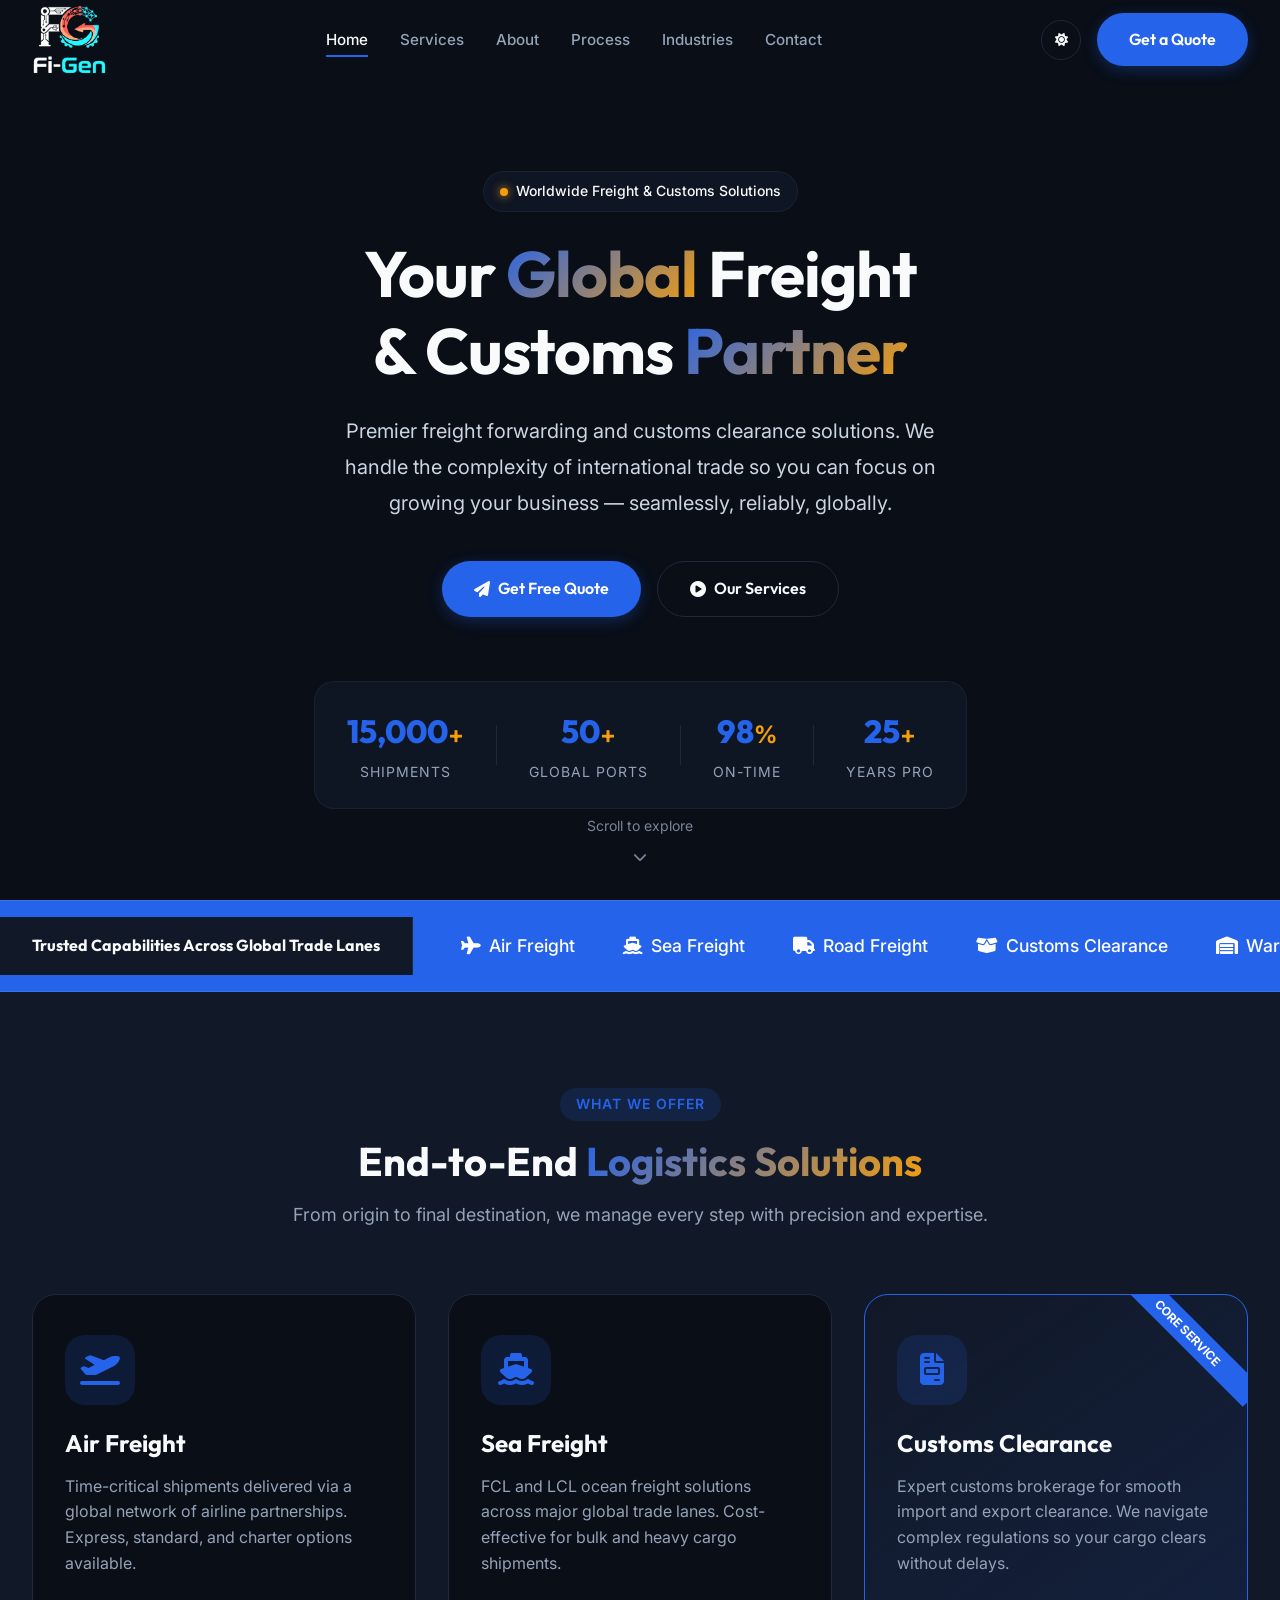
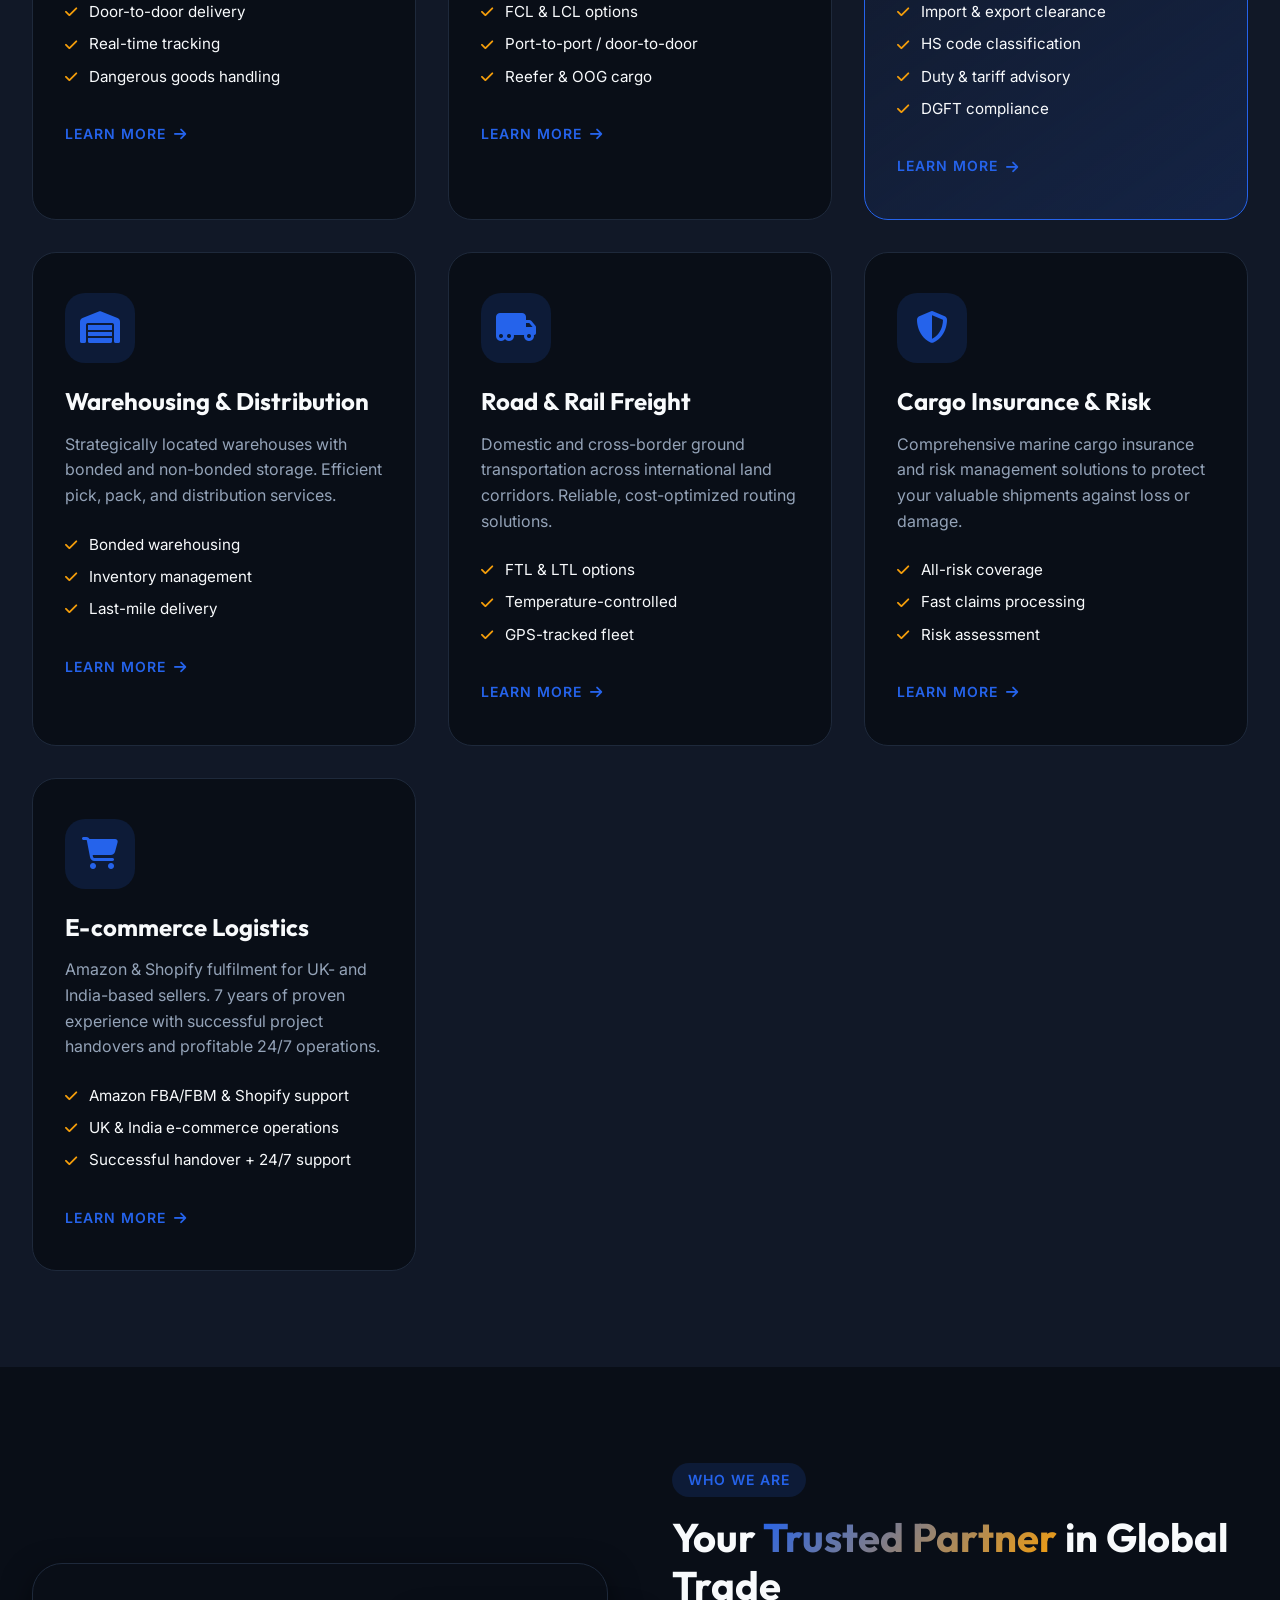
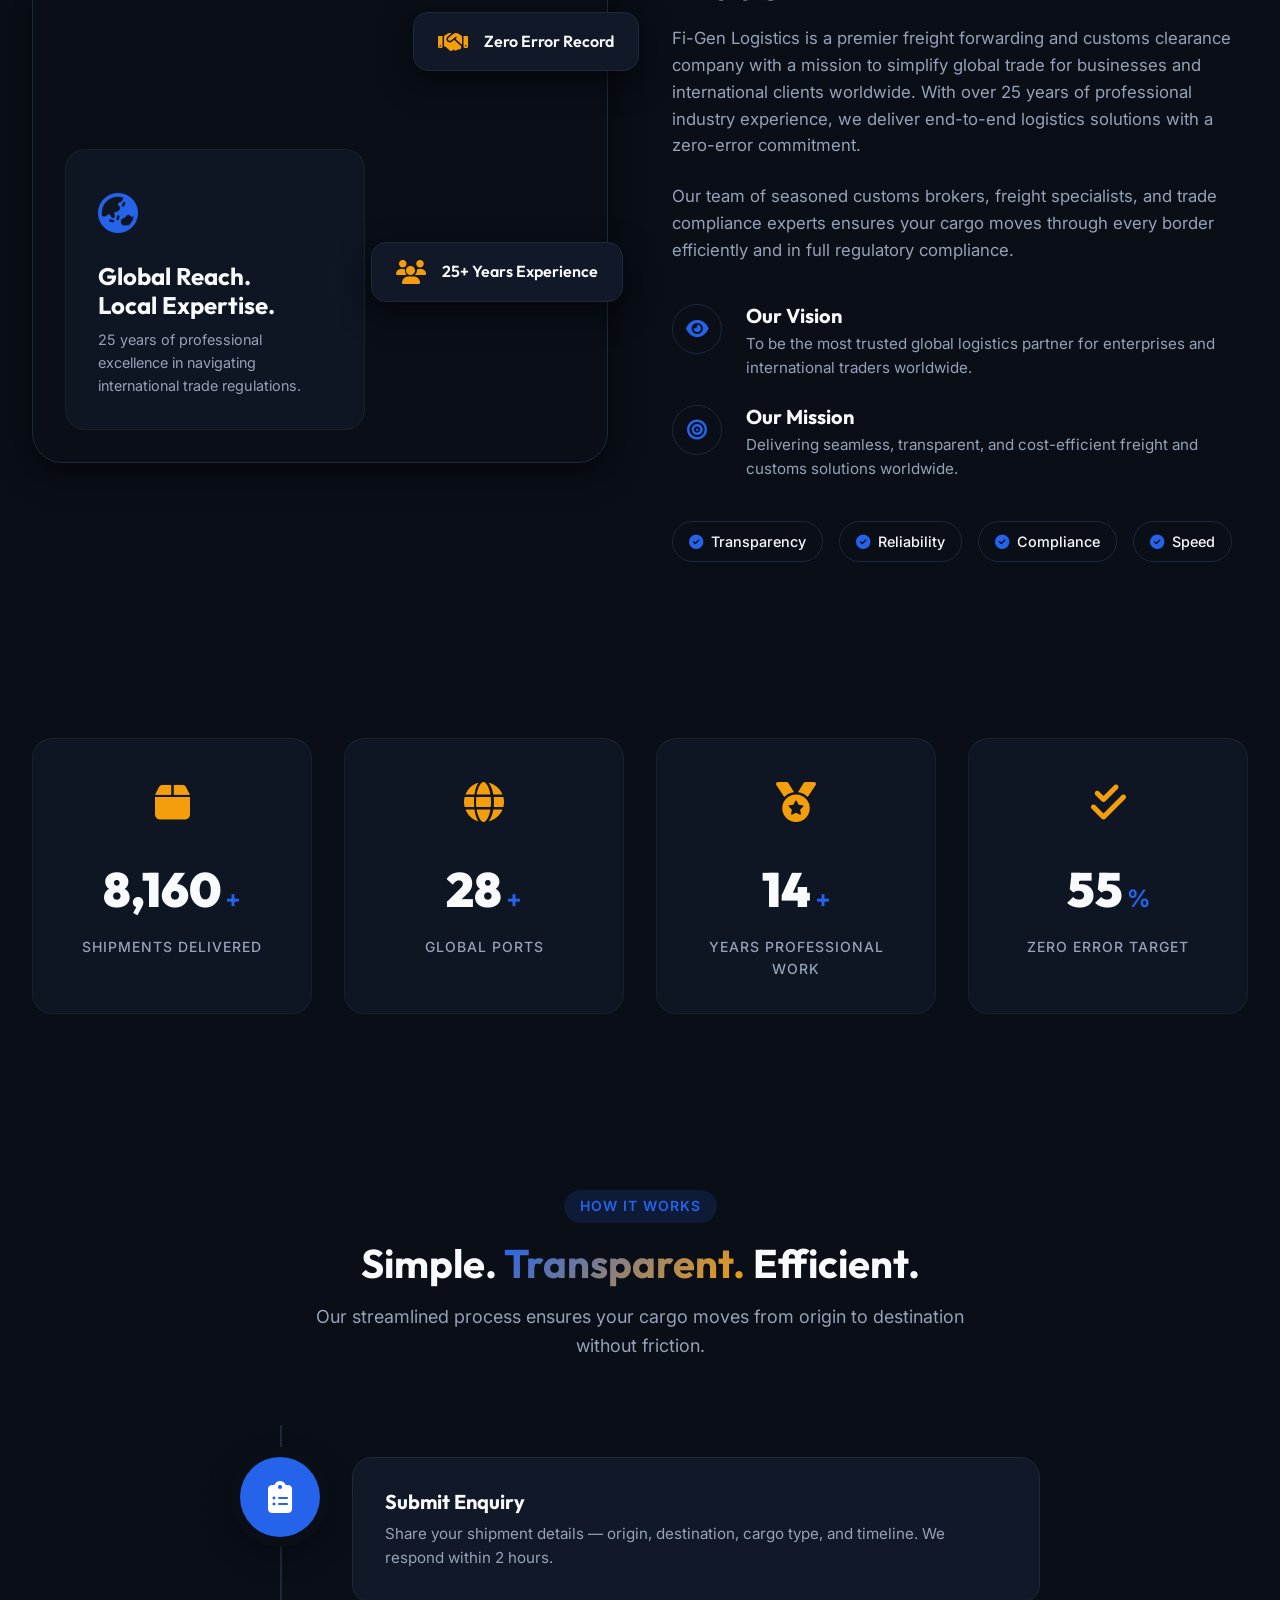
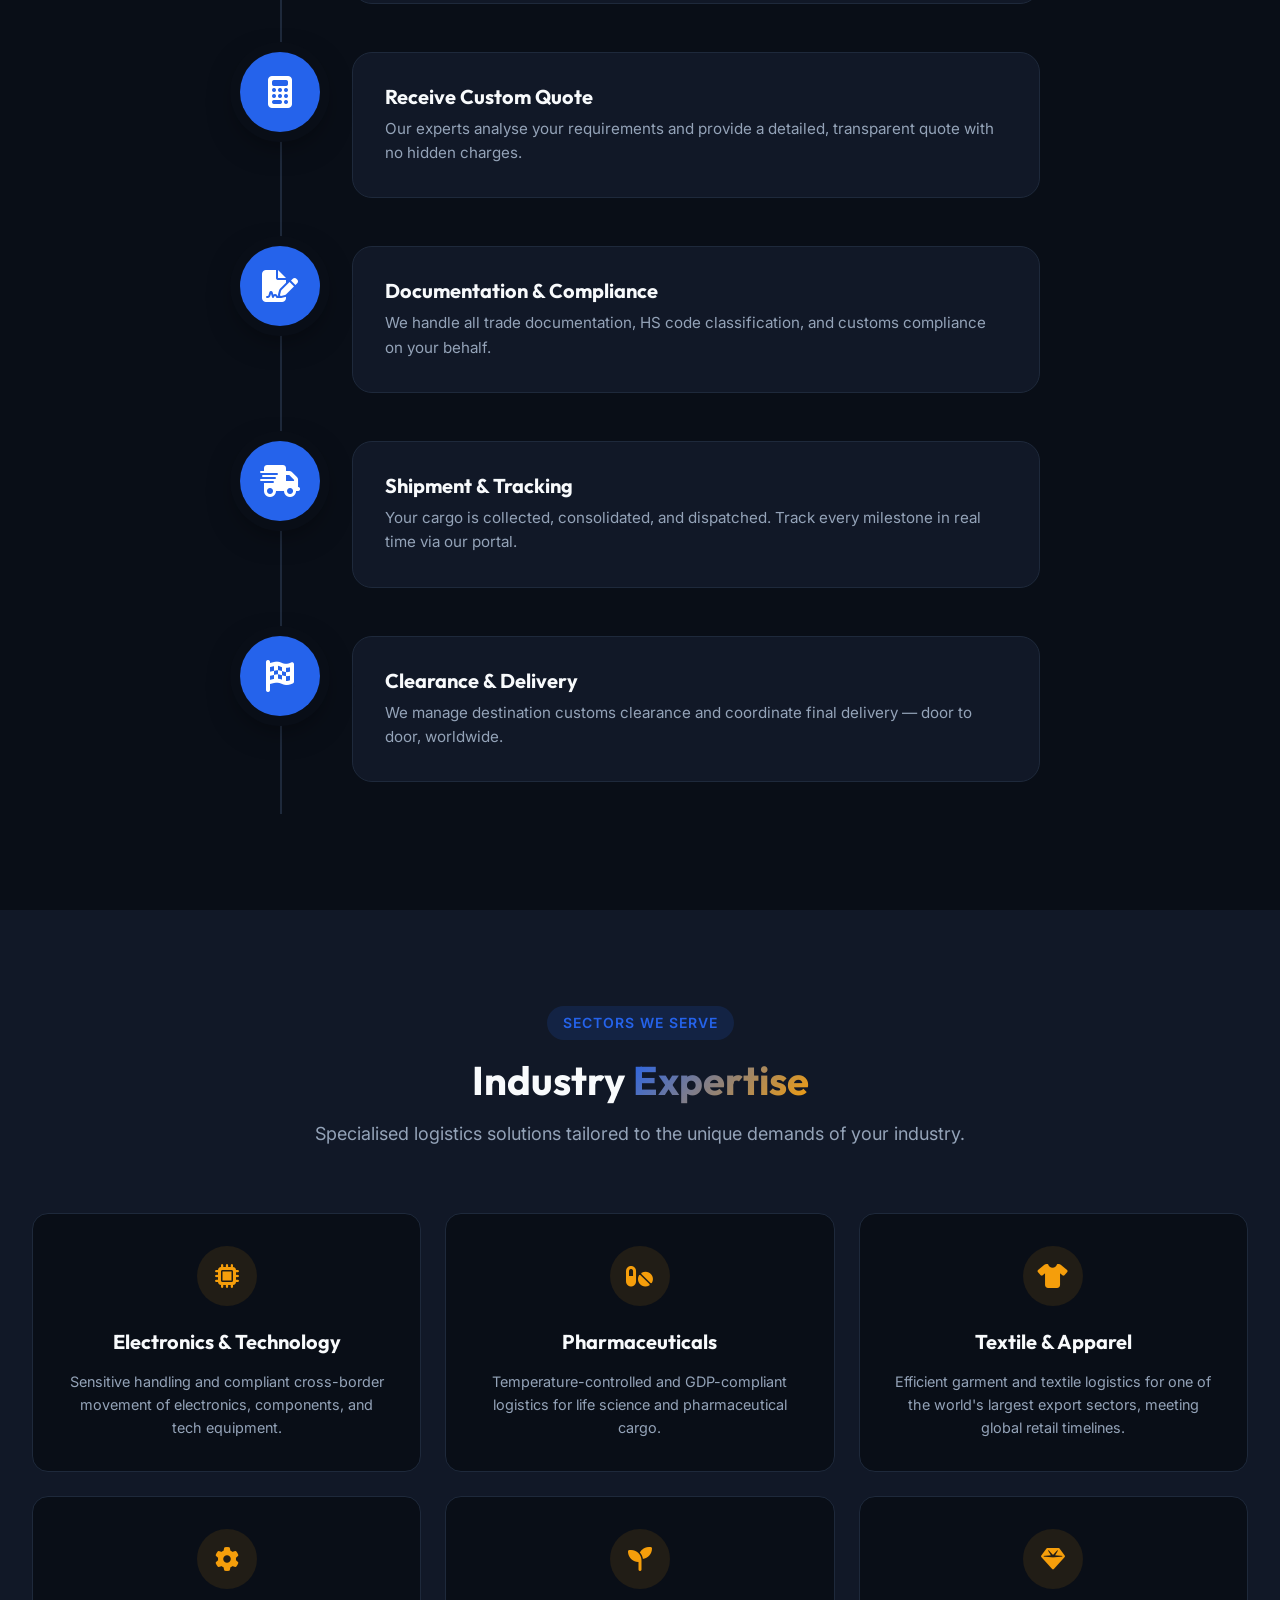
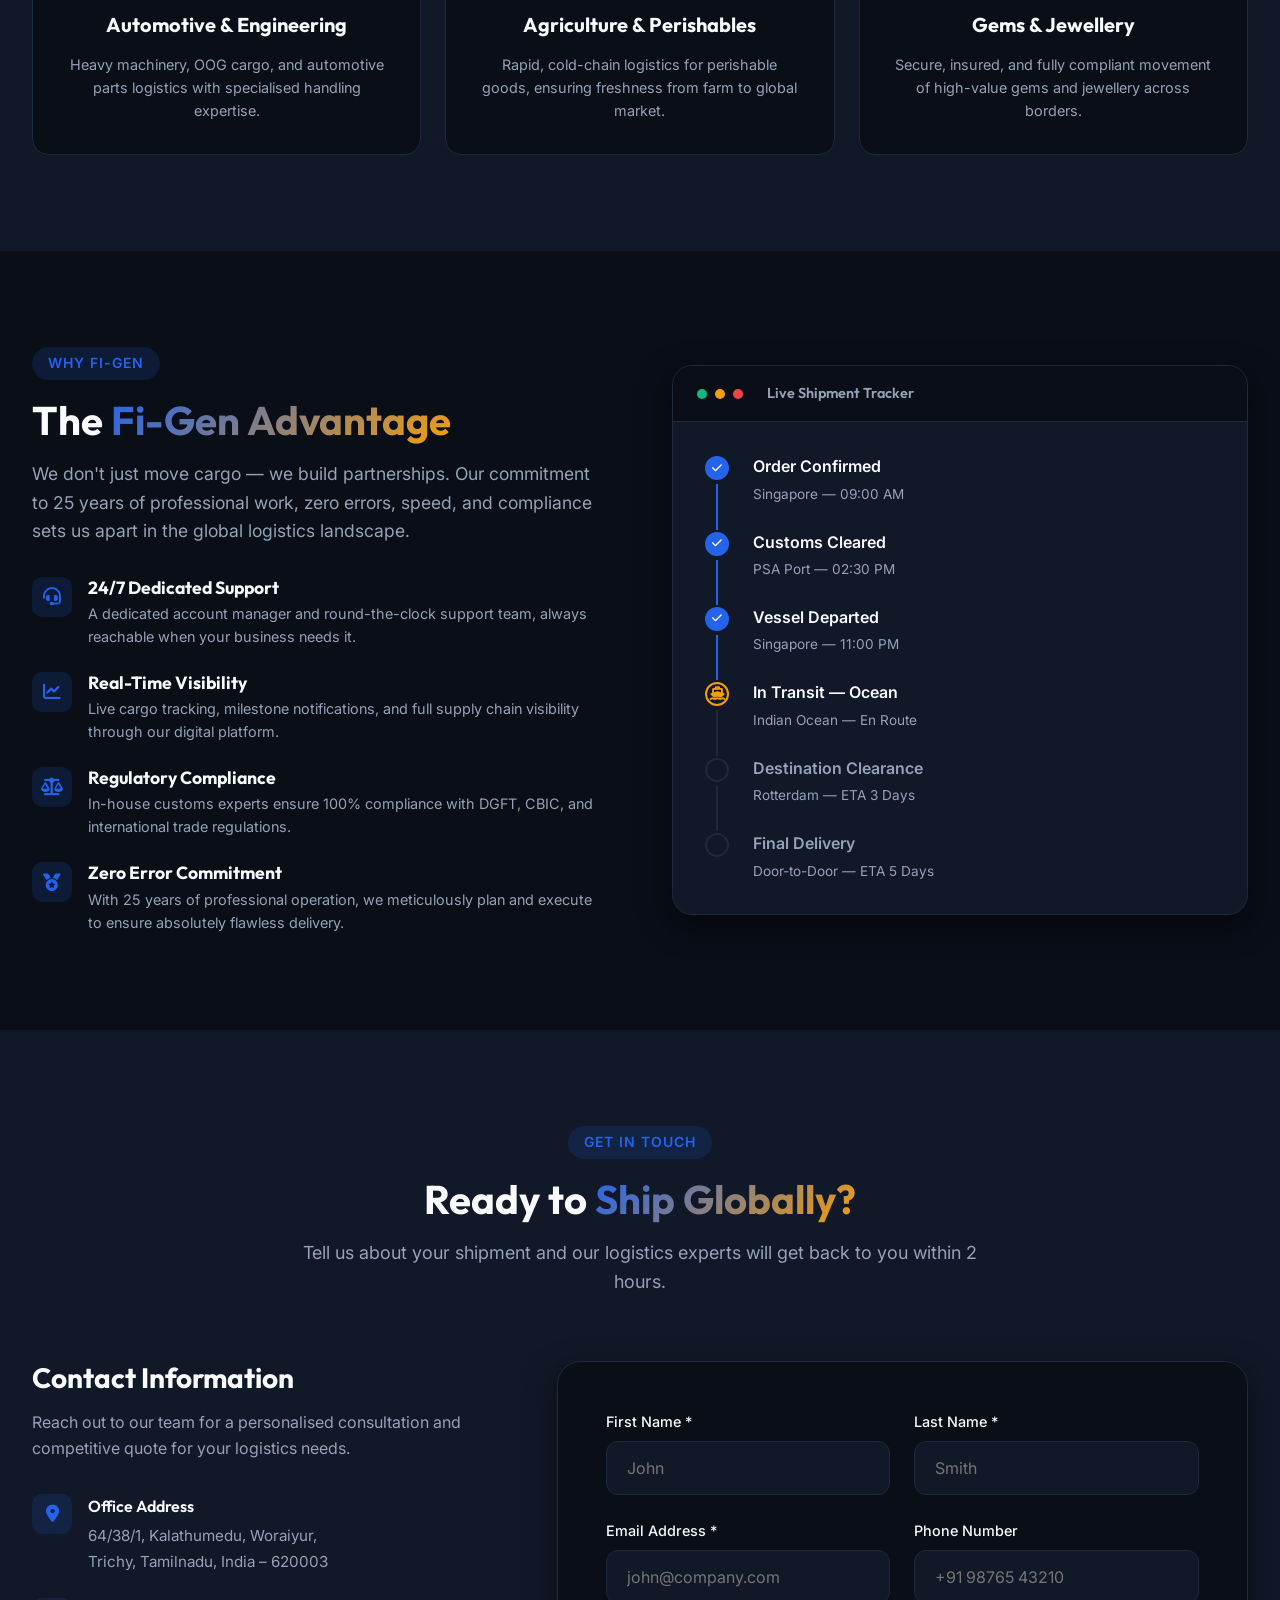
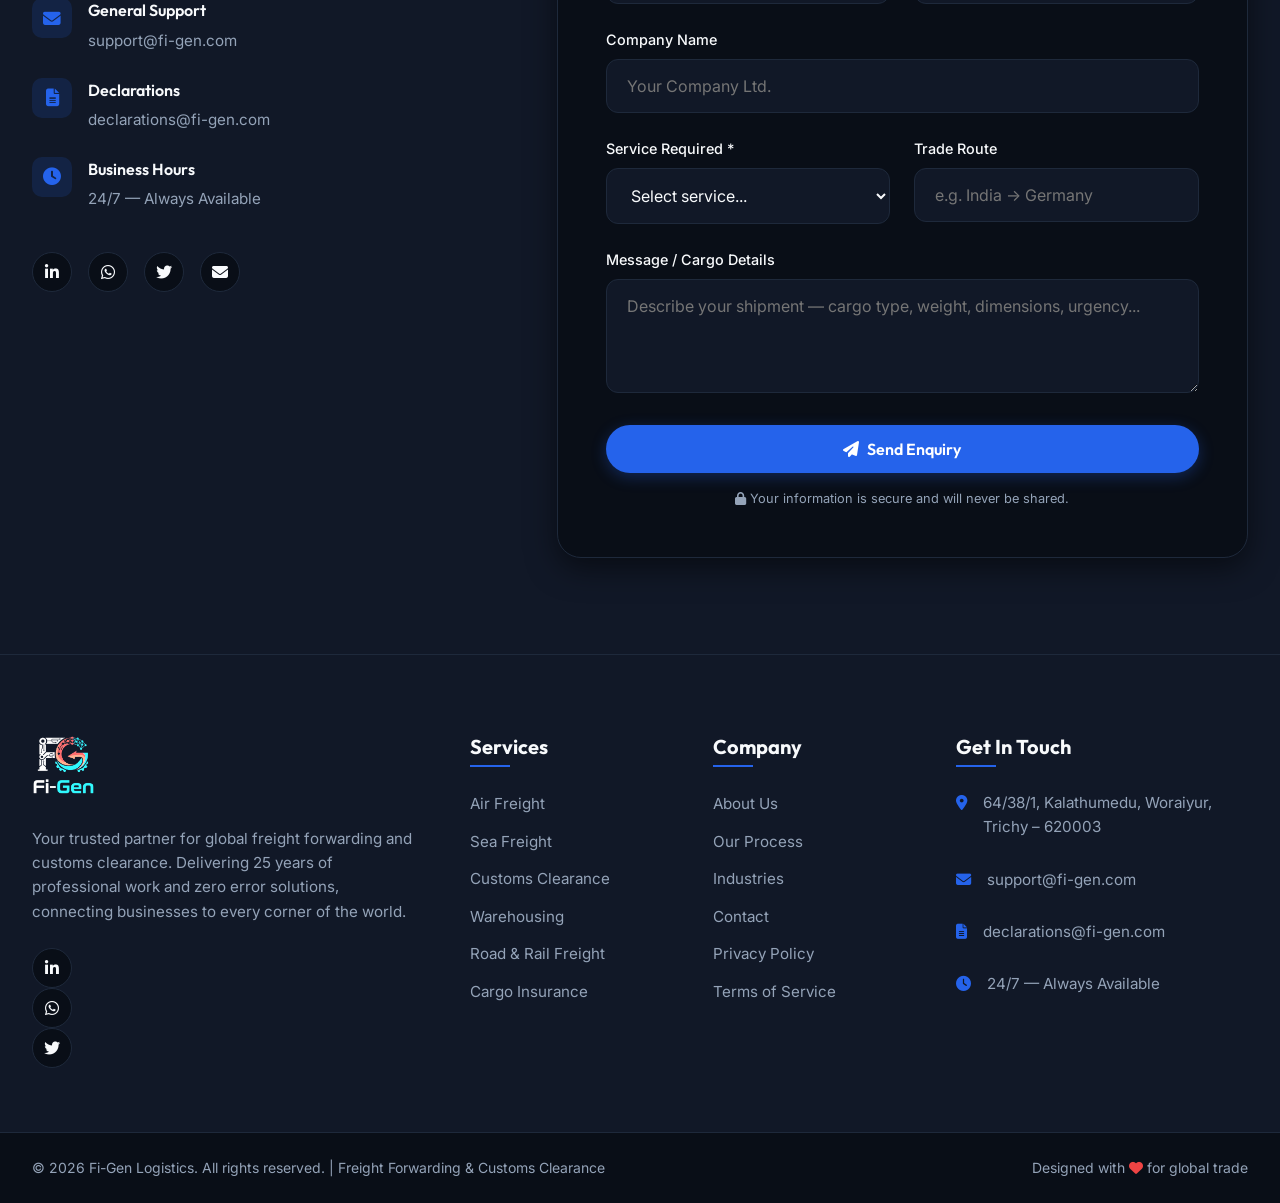
==== commit 5023c879: "Add files via upload" ====
--- a/index.html
+++ b/index.html
@@ -150,15 +150,13 @@
     }
     .preloader-inner { text-align: center; }
     .preloader-logo { font-size: 2rem; font-family: var(--font-heading); font-weight: 800; display: flex; align-items: center; justify-content: center; margin-bottom: 1rem; }
-    /* Preloader Logo Transparency Fix */
-    .preloader-logo img { 
-        height: 80px; width: auto; object-fit: contain; 
-        mix-blend-mode: multiply; /* Removes white background in light mode */
-    }
-    /* If dark theme, invert the colors so the black text turns white, and background remains transparent */
-    :root[data-theme="dark"] .preloader-logo img {
-        filter: invert(1) brightness(2);
-        mix-blend-mode: screen; /* Removes black background after invert */
+    /* Preloader Logo — logo.png now has a native transparent background,
+       so blend-mode / invert workarounds are no longer needed. Size increased. */
+    .preloader-logo img {
+        height: 120px; width: auto; object-fit: contain;
+        background: transparent;
+        mix-blend-mode: normal;
+        filter: none;
     }
 
     .preloader-bar { width: 200px; height: 4px; background: var(--border); border-radius: 4px; overflow: hidden; margin: 0 auto; }
@@ -181,12 +179,20 @@
     
     .nav-logo { display: flex; align-items: center; text-decoration: none; }
     
-    /* Logo Background Transparency Fix (No white box) */
-    .nav-logo img, .footer-brand .nav-logo img { 
-        height: 48px; width: auto; object-fit: contain; 
-        padding: 4px; /* Reduced padding since box is gone */
-        /* For Light Mode: Multiply removes the white background */
-        mix-blend-mode: multiply; 
+    /* Logo Transparency Fix — logo.png now has a native transparent background,
+       so blend-mode / invert workarounds are removed and the size is increased. */
+    .nav-logo img {
+        height: 72px; width: auto; object-fit: contain;
+        background: transparent;
+        mix-blend-mode: normal;
+        filter: none;
+        padding: 0;
+    }
+    .footer-brand .nav-logo img {
+        height: 96px; width: auto; object-fit: contain;
+        background: transparent;
+        mix-blend-mode: normal;
+        filter: none;
     }
     .footer-brand .nav-logo img { height: 60px; }
     
@@ -564,6 +570,7 @@
         <span class="marquee-item"><i class="fas fa-train"></i> Rail Freight</span>
         <span class="marquee-item"><i class="fas fa-file-contract"></i> Trade Documentation</span>
         <span class="marquee-item"><i class="fas fa-shield-alt"></i> Cargo Insurance</span>
+        <span class="marquee-item"><i class="fas fa-shopping-cart"></i> E-commerce Logistics (Amazon &amp; Shopify)</span>
         <span class="marquee-item"><i class="fas fa-plane"></i> Air Freight</span>
         <span class="marquee-item"><i class="fas fa-ship"></i> Sea Freight</span>
         <span class="marquee-item"><i class="fas fa-truck"></i> Road Freight</span>
@@ -572,6 +579,7 @@
         <span class="marquee-item"><i class="fas fa-train"></i> Rail Freight</span>
         <span class="marquee-item"><i class="fas fa-file-contract"></i> Trade Documentation</span>
         <span class="marquee-item"><i class="fas fa-shield-alt"></i> Cargo Insurance</span>
+        <span class="marquee-item"><i class="fas fa-shopping-cart"></i> E-commerce Logistics (Amazon &amp; Shopify)</span>
       </div>
     </div>
   </div>
@@ -593,7 +601,7 @@
             <li><i class="fas fa-check"></i> Real-time tracking</li>
             <li><i class="fas fa-check"></i> Dangerous goods handling</li>
           </ul>
-          <a href="#contact" class="service-link">Learn More <i class="fas fa-arrow-right"></i></a>
+          <a href="services/air-freight.html" class="service-link">Learn More <i class="fas fa-arrow-right"></i></a>
         </div>
         <div class="service-card reveal-up" style="transition-delay: 100ms">
           <div class="service-icon-wrap"><div class="service-icon"><i class="fas fa-ship"></i></div></div>
@@ -604,7 +612,7 @@
             <li><i class="fas fa-check"></i> Port-to-port / door-to-door</li>
             <li><i class="fas fa-check"></i> Reefer &amp; OOG cargo</li>
           </ul>
-          <a href="#contact" class="service-link">Learn More <i class="fas fa-arrow-right"></i></a>
+          <a href="services/sea-freight.html" class="service-link">Learn More <i class="fas fa-arrow-right"></i></a>
         </div>
         <div class="service-card reveal-up card-featured" style="transition-delay: 200ms">
           <div class="featured-badge">Core Service</div>
@@ -617,7 +625,7 @@
             <li><i class="fas fa-check"></i> Duty &amp; tariff advisory</li>
             <li><i class="fas fa-check"></i> DGFT compliance</li>
           </ul>
-          <a href="#contact" class="service-link">Learn More <i class="fas fa-arrow-right"></i></a>
+          <a href="services/customs-clearance.html" class="service-link">Learn More <i class="fas fa-arrow-right"></i></a>
         </div>
         <div class="service-card reveal-up" style="transition-delay: 300ms">
           <div class="service-icon-wrap"><div class="service-icon"><i class="fas fa-warehouse"></i></div></div>
@@ -628,7 +636,7 @@
             <li><i class="fas fa-check"></i> Inventory management</li>
             <li><i class="fas fa-check"></i> Last-mile delivery</li>
           </ul>
-          <a href="#contact" class="service-link">Learn More <i class="fas fa-arrow-right"></i></a>
+          <a href="services/warehousing.html" class="service-link">Learn More <i class="fas fa-arrow-right"></i></a>
         </div>
         <div class="service-card reveal-up" style="transition-delay: 400ms">
           <div class="service-icon-wrap"><div class="service-icon"><i class="fas fa-truck-moving"></i></div></div>
@@ -639,7 +647,7 @@
             <li><i class="fas fa-check"></i> Temperature-controlled</li>
             <li><i class="fas fa-check"></i> GPS-tracked fleet</li>
           </ul>
-          <a href="#contact" class="service-link">Learn More <i class="fas fa-arrow-right"></i></a>
+          <a href="services/road-rail-freight.html" class="service-link">Learn More <i class="fas fa-arrow-right"></i></a>
         </div>
         <div class="service-card reveal-up" style="transition-delay: 500ms">
           <div class="service-icon-wrap"><div class="service-icon"><i class="fas fa-shield-alt"></i></div></div>
@@ -650,7 +658,18 @@
             <li><i class="fas fa-check"></i> Fast claims processing</li>
             <li><i class="fas fa-check"></i> Risk assessment</li>
           </ul>
-          <a href="#contact" class="service-link">Learn More <i class="fas fa-arrow-right"></i></a>
+          <a href="services/cargo-insurance.html" class="service-link">Learn More <i class="fas fa-arrow-right"></i></a>
+        </div>
+        <div class="service-card reveal-up featured-service" style="transition-delay: 600ms">
+          <div class="service-icon-wrap"><div class="service-icon"><i class="fas fa-shopping-cart"></i></div></div>
+          <h3 class="service-title">E-commerce Logistics</h3>
+          <p class="service-desc">Amazon &amp; Shopify fulfilment for UK- and India-based sellers. 7 years of proven experience with successful project handovers and profitable 24/7 operations.</p>
+          <ul class="service-features">
+            <li><i class="fas fa-check"></i> Amazon FBA/FBM &amp; Shopify support</li>
+            <li><i class="fas fa-check"></i> UK &amp; India e-commerce operations</li>
+            <li><i class="fas fa-check"></i> Successful handover + 24/7 support</li>
+          </ul>
+          <a href="services/ecommerce.html" class="service-link">Learn More <i class="fas fa-arrow-right"></i></a>
         </div>
       </div>
     </div>
